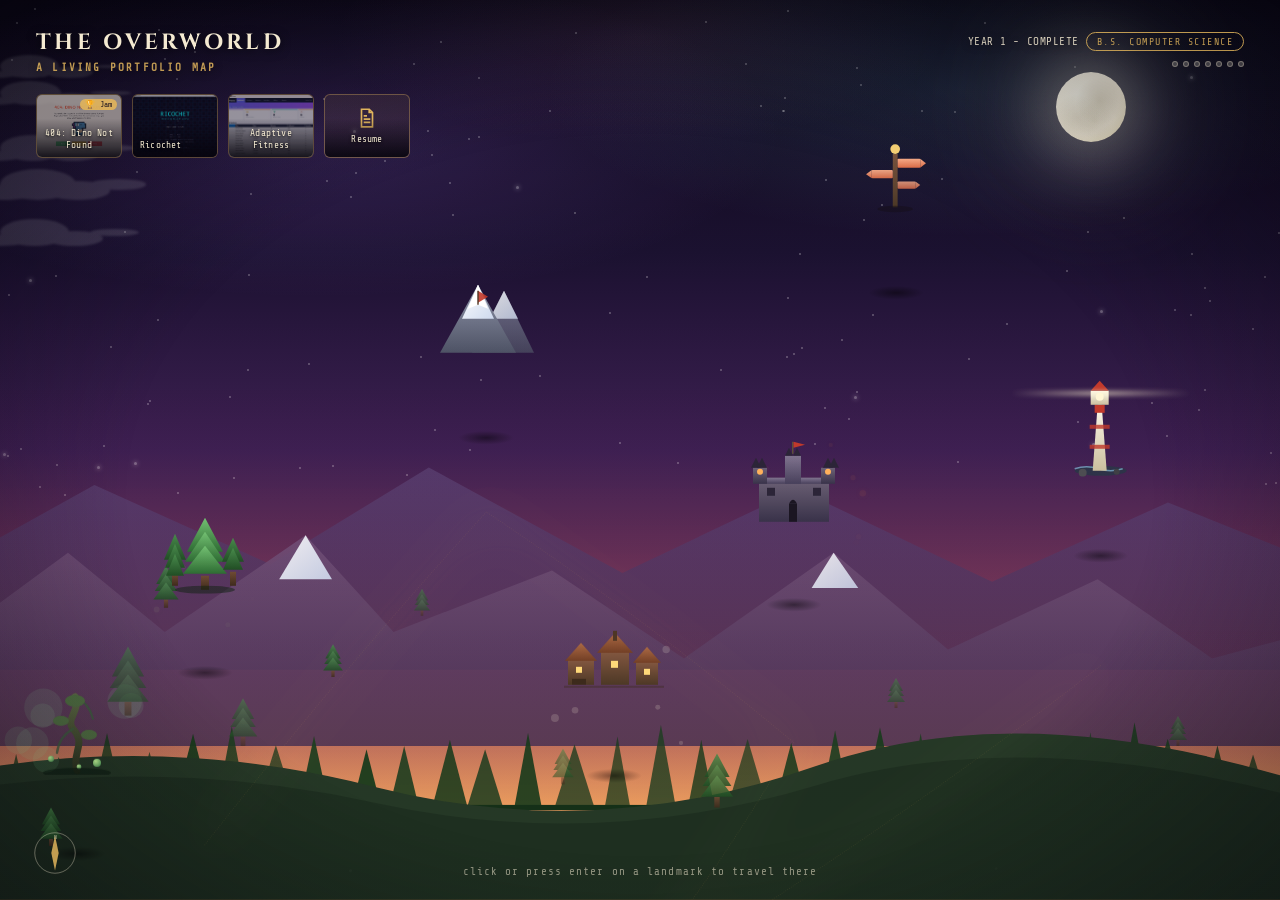
==== index.html @ d1d9ff41 "Added portfolio website" ====
<!DOCTYPE html>
<html lang="en">
<head>
<meta charset="UTF-8">
<title>The Overworld - A Portfolio by Faizan Ahmed</title>
<meta name="description" content="The Overworld: an interactive portfolio map by Faizan Ahmed, B.S. Computer Science student and game developer. Explore projects, devlogs, and playable games across a hand-illustrated world.">
<meta name="viewport" content="width=device-width, initial-scale=1.0">
<meta name="theme-color" content="#1a1130">
<meta name="color-scheme" content="dark">
<link rel="canonical" href="https://faizanahmed.me/">

<!-- Open Graph -->
<meta property="og:type" content="website">
<meta property="og:url" content="https://faizanahmed.me/">
<meta property="og:title" content="The Overworld - A Portfolio by Faizan Ahmed">
<meta property="og:description" content="An interactive portfolio map: explore projects, devlogs, and playable games by Faizan Ahmed, B.S. Computer Science student and game developer.">
<meta property="og:image" content="https://faizanahmed.me/assets/images/og-preview.jpg">
<meta property="og:image:width" content="1200">
<meta property="og:image:height" content="630">
<meta property="og:site_name" content="The Overworld">

<!-- Twitter Card -->
<meta name="twitter:card" content="summary_large_image">
<meta name="twitter:title" content="The Overworld - A Portfolio by Faizan Ahmed">
<meta name="twitter:description" content="An interactive portfolio map: explore projects, devlogs, and playable games by Faizan Ahmed, B.S. Computer Science student and game developer.">
<meta name="twitter:image" content="https://faizanahmed.me/assets/images/og-preview.jpg">

<!-- Favicon -->
<link rel="icon" type="image/svg+xml" href="assets/favicon.svg">
<link rel="icon" type="image/png" sizes="32x32" href="assets/favicon-32.png">
<link rel="apple-touch-icon" href="assets/apple-touch-icon.png">

<!-- Structured data: this is a personal portfolio, so Person is the
     correct schema type here (LocalBusiness/schema doesn't apply -
     there's no physical location or storefront to mark up). -->
<script type="application/ld+json">
{
  "@context": "https://schema.org",
  "@type": "Person",
  "name": "Faizan Ahmed",
  "url": "https://faizanahmed.me/",
  "jobTitle": "Game Developer",
  "description": "B.S. Computer Science student and game developer building 2D games, tools, and full-stack applications.",
  "email": "mailto:mehunfaizan@gmail.com",
  "sameAs": [
    "https://github.com/faizan-ahmed-dev",
    "https://www.linkedin.com/in/faizan-ahmed-150911386/",
    "https://ricocheted-ball.itch.io/"
  ]
}
</script>

<!-- Google tag (gtag.js) -->
<script async src="https://www.googletagmanager.com/gtag/js?id=G-Y9SX6CSDSR"></script>
<script>
  window.dataLayer = window.dataLayer || [];
  function gtag(){dataLayer.push(arguments);}
  gtag('js', new Date());
  gtag('config', 'G-Y9SX6CSDSR');
</script>

<link rel="stylesheet" href="css/base.css">
<link rel="stylesheet" href="css/biomes.css">
</head>
<body>
<!-- shared gradients -->
<svg width="0" height="0" style="position:absolute" aria-hidden="true">
<defs>
  <linearGradient id="gradPineLight" x1="0" y1="0" x2="0" y2="1">
    <stop offset="0%" stop-color="#6fc073"/><stop offset="100%" stop-color="#2c6b33"/>
  </linearGradient>
  <linearGradient id="gradPineDark" x1="0" y1="0" x2="0" y2="1">
    <stop offset="0%" stop-color="#468a4c"/><stop offset="100%" stop-color="#1f4d24"/>
  </linearGradient>
  <linearGradient id="gradTrunk" x1="0" y1="0" x2="0" y2="1">
    <stop offset="0%" stop-color="#6b4a34"/><stop offset="100%" stop-color="#3c2a1c"/>
  </linearGradient>
  <linearGradient id="gradRockFar" x1="0" y1="0" x2="0" y2="1">
    <stop offset="0%" stop-color="#5a4478"/><stop offset="100%" stop-color="#392a52"/>
  </linearGradient>
  <linearGradient id="gradRockMid" x1="0" y1="0" x2="0" y2="1">
    <stop offset="0%" stop-color="#6d4f78"/><stop offset="100%" stop-color="#432f52"/>
  </linearGradient>
  <linearGradient id="gradPeak" x1="0" y1="0" x2="0" y2="1">
    <stop offset="0%" stop-color="#8f97ab"/><stop offset="100%" stop-color="#4c5266"/>
  </linearGradient>
  <linearGradient id="gradSnow" x1="0" y1="0" x2="1" y2="1">
    <stop offset="0%" stop-color="#ffffff"/><stop offset="100%" stop-color="#cdd9ee"/>
  </linearGradient>
  <linearGradient id="gradStone" x1="0" y1="0" x2="0" y2="1">
    <stop offset="0%" stop-color="#6a6178"/><stop offset="100%" stop-color="#37324a"/>
  </linearGradient>
  <linearGradient id="gradStoneLight" x1="0" y1="0" x2="0" y2="1">
    <stop offset="0%" stop-color="#7c7390"/><stop offset="100%" stop-color="#453f5c"/>
  </linearGradient>
  <linearGradient id="gradWoodRoof" x1="0" y1="0" x2="0" y2="1">
    <stop offset="0%" stop-color="#a86a45"/><stop offset="100%" stop-color="#6e3f26"/>
  </linearGradient>
  <linearGradient id="gradWoodWall" x1="0" y1="0" x2="0" y2="1">
    <stop offset="0%" stop-color="#7c5640"/><stop offset="100%" stop-color="#4a3826"/>
  </linearGradient>
  <linearGradient id="gradSignboard" x1="0" y1="0" x2="0" y2="1">
    <stop offset="0%" stop-color="#ffb18c"/><stop offset="100%" stop-color="#e0704a"/>
  </linearGradient>
  <linearGradient id="gradLighthouse" x1="0" y1="0" x2="0" y2="1">
    <stop offset="0%" stop-color="#fdf8ea"/><stop offset="100%" stop-color="#cabf9f"/>
  </linearGradient>
  <linearGradient id="gradSwampTrunk" x1="0" y1="0" x2="0" y2="1">
    <stop offset="0%" stop-color="#5c6b48"/><stop offset="100%" stop-color="#2c3520"/>
  </linearGradient>
  <radialGradient id="gradMushroom" cx="35%" cy="30%" r="70%">
    <stop offset="0%" stop-color="#c8ff9e"/><stop offset="100%" stop-color="#5fae66"/>
  </radialGradient>
  <linearGradient id="gradWater" x1="0" y1="0" x2="1" y2="0">
    <stop offset="0%" stop-color="#3f6f88"/><stop offset="100%" stop-color="#2a4c62"/>
  </linearGradient>
</defs>
</svg>

<div id="world">
 <div id="scene">
  <div class="sky"></div>
  <div class="sky-aurora"></div>
  <div class="stars" id="stars"></div>
  <div id="shootingStars"></div>
  <div id="cloudLayer"></div>
  <div id="flyerLayer"></div>
  <div class="moon"></div>

  <!-- Far peaks -->
  <div class="parallax-layer" data-depth="0.12" style="bottom:18vw;">
    <svg viewBox="0 0 1600 260" preserveAspectRatio="none">
      <polygon points="0,260 0,150 180,50 380,140 560,30 780,150 980,55 1200,160 1400,70 1600,150 1600,260"
        fill="url(#gradRockFar)" opacity="0.65"/>
    </svg>
  </div>

  <!-- Mid mountains with snow -->
  <div class="parallax-layer" data-depth="0.22" style="bottom:12vw;">
    <svg viewBox="0 0 1600 280" preserveAspectRatio="none">
      <polygon points="0,280 0,170 150,60 260,150 420,40 520,150 700,80 850,180 1020,60 1150,170 1320,90 1450,180 1600,140 1600,280"
        fill="url(#gradRockMid)" opacity="0.85"/>
      <polygon points="420,40 390,90 450,90" fill="url(#gradSnow)" opacity="0.9"/>
      <polygon points="1020,60 995,100 1048,100" fill="url(#gradSnow)" opacity="0.85"/>
    </svg>
  </div>

  <!-- Treeline -->
  <div class="parallax-layer" data-depth="0.32" style="bottom:7vw;" id="treelineLayer"></div>

  <!-- Foreground ground -->
  <div class="parallax-layer" data-depth="0.5" style="bottom:0;">
    <svg viewBox="0 0 1600 260" preserveAspectRatio="none">
      <path d="M0,260 L0,120 Q250,68 500,132 T1000,108 T1600,142 L1600,260 Z" fill="#233726"/>
      <path d="M0,260 L0,140 Q250,95 500,150 T1000,130 T1600,158 L1600,260 Z" fill="#1a2b1e" opacity="0.7"/>
    </svg>
  </div>

  <!-- Scattered trees -->
  <div id="treeScatter"></div>

  <!-- Trail -->
  <svg id="trail" viewBox="0 0 100 100" preserveAspectRatio="none" aria-hidden="true">
    <path class="trail-glow" d="M16,66 Q27,52 38,40 Q50,48 62,58 Q55,70 48,78 Q68,66 86,52 M48,78 Q25,84 6,86"/>
    <path class="trail-line" d="M16,66 Q27,52 38,40 Q50,48 62,58 Q55,70 48,78 Q68,66 86,52 M48,78 Q25,84 6,86"/>
  </svg>

  <canvas id="particles"></canvas>
  <div class="grade"></div>
  <div class="vignette"></div>

  <!-- ============ BIOME MARKERS ============ -->

  <!-- FOREST -->
  <div class="biome-marker" tabindex="0" role="button" data-id="forest" data-name="The Prologue" data-tint="#173a1c" data-color="#8ee08a" style="left:16%; top:66%; animation-delay:.05s;">
    <div class="glow" style="background:radial-gradient(circle,#8ee08a,transparent 70%);"></div>
    <div class="ring"></div>
    <div class="icon-wrap">
      <svg width="86" height="80" viewBox="0 0 86 80">
        <g class="sway" style="animation-delay:-1s;">
          <rect x="10" y="60" width="6" height="12" fill="url(#gradTrunk)"/>
          <polygon points="13,20 2,46 24,46" fill="url(#gradPineDark)"/>
          <polygon points="13,30 3,54 23,54" fill="url(#gradPineDark)"/>
          <polygon points="13,40 4,62 22,62" fill="url(#gradPineDark)"/>
        </g>
        <g class="sway">
          <rect x="39" y="62" width="8" height="14" fill="url(#gradTrunk)"/>
          <polygon points="43,4 25,38 61,38" fill="url(#gradPineLight)"/>
          <polygon points="43,18 23,48 63,48" fill="url(#gradPineLight)"/>
          <polygon points="43,32 21,60 65,60" fill="url(#gradPineLight)"/>
        </g>
        <g class="sway" style="animation-delay:-2.4s;">
          <rect x="68" y="58" width="6" height="14" fill="url(#gradTrunk)"/>
          <polygon points="71,24 60,48 82,48" fill="url(#gradPineDark)"/>
          <polygon points="71,34 61,56 81,56" fill="url(#gradPineDark)"/>
        </g>
        <ellipse cx="43" cy="76" rx="30" ry="4" fill="#0e2010" opacity="0.5"/>
      </svg>
    </div>
    <div class="ground-shadow"></div>
    <div class="biome-label">ORIGIN STORY</div>
  </div>

  <!-- MOUNTAIN -->
  <div class="biome-marker" tabindex="0" role="button" data-id="mountain" data-name="Mastery Peak" data-tint="#1c2130" data-color="#dfe8ff" style="left:38%; top:40%; animation-delay:.15s;">
    <div class="glow" style="background:radial-gradient(circle,#cfe0ff,transparent 70%);"></div>
    <div class="ring"></div>
    <div class="icon-wrap">
      <svg width="96" height="78" viewBox="0 0 96 78">
        <polygon points="66,10 34,72 96,72" fill="url(#gradPeak)" opacity="0.7"/>
        <polygon points="66,10 52,38 80,38" fill="url(#gradSnow)" opacity="0.75"/>
        <polygon points="40,4 2,72 78,72" fill="url(#gradPeak)"/>
        <polygon points="40,4 24,38 56,38" fill="url(#gradSnow)"/>
        <polygon points="40,4 30,28 40,24 50,28 40,4" fill="#ffffff"/>
        <line x1="40" y1="4" x2="40" y2="-10" stroke="#c0392b" stroke-width="0" />
        <polygon points="40,10 40,22 50,16" fill="#c0392b" opacity="0.9"/>
        <line x1="40" y1="10" x2="40" y2="24" stroke="#4b3624" stroke-width="1.4"/>
      </svg>
    </div>
    <div class="ground-shadow"></div>
    <div class="biome-label">MASTERY PEAK</div>
  </div>

  <!-- CASTLE -->
  <div class="biome-marker" tabindex="0" role="button" data-id="castle" data-name="Castle of Games" data-tint="#2c1c14" data-color="#ffb15c" style="left:62%; top:58%; animation-delay:.25s;">
    <div class="glow" style="background:radial-gradient(circle,#ff8a42,transparent 70%);"></div>
    <div class="ring"></div>
    <div class="icon-wrap">
      <svg width="94" height="88" viewBox="0 0 94 88">
        <rect x="12" y="40" width="70" height="44" fill="url(#gradStone)"/>
        <rect x="12" y="40" width="70" height="6" fill="url(#gradStoneLight)"/>
        <rect x="6" y="30" width="14" height="16" fill="url(#gradStone)"/>
        <rect x="74" y="30" width="14" height="16" fill="url(#gradStone)"/>
        <rect x="38" y="18" width="16" height="28" fill="url(#gradStoneLight)"/>
        <polygon points="4,30 9,20 14,30" fill="#2a2438"/>
        <polygon points="10,30 15,20 20,30" fill="#2a2438"/>
        <polygon points="76,30 81,20 86,30" fill="#2a2438"/>
        <polygon points="82,30 87,20 92,30" fill="#2a2438"/>
        <polygon points="38,18 42,10 46,18" fill="#2a2438"/>
        <polygon points="46,18 50,10 54,18" fill="#2a2438"/>
        <rect x="42" y="66" width="8" height="18" fill="#1a1522"/>
        <path d="M42,66 Q46,58 50,66" fill="#1a1522"/>
        <g class="banner">
          <rect x="45" y="4" width="1.5" height="12" fill="#5a4f3a"/>
          <polygon points="46.5,4 58,7 46.5,10" fill="#c0392b"/>
        </g>
        <circle class="torch flicker-glow" cx="13" cy="34" r="3" fill="#ffb15c"/>
        <circle class="torch2 flicker-glow" cx="81" cy="34" r="3" fill="#ffb15c" style="animation-delay:-1.2s;"/>
        <rect x="20" y="50" width="8" height="8" fill="#2a2438"/>
        <rect x="66" y="50" width="8" height="8" fill="#2a2438"/>
      </svg>
    </div>
    <div class="ground-shadow"></div>
    <div class="biome-label">CASTLE OF GAMES</div>
  </div>

  <!-- VILLAGE -->
  <div class="biome-marker" tabindex="0" role="button" data-id="village" data-name="Devlog Village" data-tint="#2e2110" data-color="#ffd97a" style="left:48%; top:78%; animation-delay:.35s;">
    <div class="glow" style="background:radial-gradient(circle,#ffd97a,transparent 70%);"></div>
    <div class="ring"></div>
    <div class="icon-wrap">
      <svg width="100" height="70" viewBox="0 0 100 70">
        <rect x="4" y="34" width="26" height="24" fill="url(#gradWoodWall)"/>
        <polygon points="1,34 17,16 33,34" fill="url(#gradWoodRoof)"/>
        <rect x="37" y="26" width="28" height="32" fill="url(#gradWoodWall)"/>
        <polygon points="33,26 51,6 69,26" fill="url(#gradWoodRoof)"/>
        <rect x="72" y="36" width="22" height="22" fill="url(#gradWoodWall)"/>
        <polygon points="69,36 83,20 97,36" fill="url(#gradWoodRoof)"/>
        <rect class="win1 flicker-glow" x="12" y="40" width="6" height="6" fill="#ffd97a"/>
        <rect class="win2 flicker-glow" x="47" y="34" width="7" height="7" fill="#ffd97a" style="animation-delay:-.6s;"/>
        <rect class="win3 flicker-glow" x="80" y="42" width="6" height="6" fill="#ffd97a" style="animation-delay:-1.4s;"/>
        <rect x="49" y="4" width="4" height="10" fill="#4b3624"/>
        <rect x="8" y="52" width="14" height="6" fill="#3a2a1c"/>
        <line x1="0" y1="60" x2="100" y2="60" stroke="#3a2a1c" stroke-width="1.5" opacity="0.5"/>
      </svg>
    </div>
    <div class="ground-shadow"></div>
    <div class="biome-label">DEVLOG VILLAGE</div>
  </div>

  <!-- LIGHTHOUSE -->
  <div class="biome-marker" tabindex="0" role="button" data-id="lighthouse" data-name="Farpoint Lighthouse" data-tint="#122630" data-color="#9fd8ff" style="left:86%; top:52%; animation-delay:.45s;">
    <div class="glow" style="background:radial-gradient(circle,#9fd8ff,transparent 70%);"></div>
    <div class="ring"></div>
    <div class="icon-wrap">
      <div class="beam"></div>
      <svg width="56" height="98" viewBox="0 0 56 98">
        <ellipse cx="28" cy="92" rx="26" ry="5" fill="#233a45" opacity="0.7"/>
        <path class="wave-line" d="M2,90 Q14,86 26,90 T50,90" stroke="#7fb8d8" stroke-width="1.6" fill="none" opacity="0.7"/>
        <polygon points="20,92 34,92 29,26 25,26" fill="url(#gradLighthouse)"/>
        <rect x="17" y="46" width="20" height="4" fill="#c0392b" opacity="0.8"/>
        <rect x="17" y="66" width="20" height="4" fill="#c0392b" opacity="0.8"/>
        <rect x="22" y="26" width="10" height="8" fill="#c0392b"/>
        <rect x="18" y="12" width="18" height="14" fill="url(#gradLighthouse)"/>
        <polygon points="18,12 27,2 36,12" fill="#c0392b"/>
        <circle class="flicker-glow" cx="27" cy="18" r="4" fill="#fff7d6"/>
        <circle cx="10" cy="94" r="4" fill="#4a4c52"/>
        <circle cx="44" cy="93" r="3" fill="#3d3f45"/>
      </svg>
    </div>
    <div class="ground-shadow"></div>
    <div class="biome-label">FARPOINT LIGHTHOUSE</div>
  </div>

  <!-- SWAMP -->
  <div class="biome-marker" tabindex="0" role="button" data-id="swamp" data-name="The Glitchmire" data-tint="#0f2c1c" data-color="#7cff9e" style="left:6%; top:86%; animation-delay:.55s;">
    <div class="glow" style="background:radial-gradient(circle,#7cff9e,transparent 70%);"></div>
    <div class="ring"></div>
    <div class="icon-wrap">
      <svg width="80" height="82" viewBox="0 0 80 82">
        <path d="M40,78 C34,60 50,52 36,36 C28,26 44,18 38,4" stroke="url(#gradSwampTrunk)" stroke-width="7" fill="none" stroke-linecap="round"/>
        <path class="vine" d="M36,36 Q22,44 20,60" stroke="#3b5c40" stroke-width="2.4" fill="none" stroke-linecap="round" opacity="0.8"/>
        <path class="vine" d="M38,4 Q52,10 56,26" stroke="#3b5c40" stroke-width="2.2" fill="none" stroke-linecap="round" opacity="0.8" style="animation-delay:-2s;"/>
        <ellipse cx="38" cy="8" rx="10" ry="6" fill="#4c6d43"/>
        <ellipse cx="24" cy="28" rx="8" ry="5" fill="#4c6d43"/>
        <ellipse cx="52" cy="42" rx="8" ry="5" fill="#4c6d43"/>
        <circle class="flicker-glow" cx="14" cy="66" r="3" fill="url(#gradMushroom)"/>
        <circle class="flicker-glow" cx="60" cy="70" r="4" fill="url(#gradMushroom)" style="animation-delay:-1s;"/>
        <circle class="flicker-glow" cx="42" cy="74" r="2.4" fill="url(#gradMushroom)" style="animation-delay:-1.8s;"/>
        <ellipse cx="40" cy="80" rx="34" ry="5" fill="#0a1a10" opacity="0.55"/>
      </svg>
    </div>
    <div class="ground-shadow"></div>
    <div class="biome-label">THE GLITCHMIRE</div>
  </div>

  <!-- SITE SEEING -->
  <div class="biome-marker" tabindex="0" role="button" data-id="siteseeing" data-name="Site Seeing" data-tint="#3a2418" data-color="#ff9e6b" style="left:70%; top:24%; animation-delay:.65s;">
    <div class="glow" style="background:radial-gradient(circle,#ff9e6b,transparent 70%);"></div>
    <div class="ring"></div>
    <div class="icon-wrap">
      <svg width="60" height="76" viewBox="0 0 74 94">
        <rect x="33" y="20" width="6" height="66" fill="url(#gradWoodWall)"/>
        <g class="sway" style="animation-delay:-.8s;">
          <rect x="39" y="26" width="28" height="11" rx="1" fill="url(#gradSignboard)"/>
          <polygon points="67,26 74,31.5 67,37" fill="url(#gradSignboard)"/>
        </g>
        <g class="sway" style="animation-delay:-1.6s;">
          <rect x="7" y="40" width="26" height="10" rx="1" fill="url(#gradSignboard)" opacity=".92"/>
          <polygon points="7,40 0,45 7,50" fill="url(#gradSignboard)" opacity=".92"/>
        </g>
        <g class="sway" style="animation-delay:-2.4s;">
          <rect x="39" y="54" width="22" height="9" rx="1" fill="url(#gradSignboard)" opacity=".8"/>
          <polygon points="61,54 67,58.5 61,63" fill="url(#gradSignboard)" opacity=".8"/>
        </g>
        <circle class="flicker-glow" cx="36" cy="14" r="6" fill="#ffd97a"/>
        <ellipse cx="36" cy="88" rx="22" ry="4" fill="#150e18" opacity="0.5"/>
      </svg>
    </div>
    <div class="ground-shadow"></div>
    <div class="biome-label">SITE SEEING</div>
  </div>

 </div>
</div>

<div class="hud">
  <div class="hud-title">THE OVERWORLD<span>A LIVING PORTFOLIO MAP</span></div>
  <div class="hud-player">
    YEAR 1 - COMPLETE
    <div class="badge">B.S. COMPUTER SCIENCE</div>
    <div class="hud-progress" id="hudProgress"></div>
  </div>
</div>

<div class="featured-strip" id="featuredStrip" aria-label="Featured work">
  <button class="featured-card" id="featuredDino" type="button">
    <img src="assets/images/screenshots/dinowifi_1.jpg" alt="" loading="lazy">
    <span class="fc-badge">🏆 Jam</span>
    <span class="fc-label">404: Dino Not Found</span>
  </button>
  <button class="featured-card" id="featuredRicochet" type="button">
    <img src="assets/images/screenshots/ricochet_1.jpg" alt="" loading="lazy">
    <span class="fc-label">Ricochet</span>
  </button>
  <button class="featured-card" id="featuredFitness" type="button">
    <img src="assets/images/screenshots/AdaptiveFitness_3_Dashboard.jpg" alt="" loading="lazy">
    <span class="fc-label">Adaptive Fitness</span>
  </button>
  <a class="featured-card featured-resume" id="featuredResume" href="assets/docs/Faizan_Ahmed_Resume.pdf" download="Faizan_Ahmed_Resume.pdf">
    <svg width="22" height="22" viewBox="0 0 20 20" fill="none" stroke="currentColor" stroke-width="1.5"><path d="M5 2h7l3 3v13H5z"/><path d="M12 2v3h3"/><path d="M7 11h6M7 14h6M7 8h3"/></svg>
    <span class="fc-label">Resume</span>
  </a>
</div>

<div class="compass-wrap">
  <button class="compass" id="compassBtn" aria-label="Quick travel menu" aria-haspopup="true" aria-expanded="false">
    <svg viewBox="0 0 50 50">
      <circle cx="25" cy="25" r="22" fill="none" stroke="var(--parchment)" stroke-opacity=".4"/>
      <g class="compass-needle">
        <polygon points="25,6 29,25 25,44 21,25" fill="var(--gold)" opacity=".85"/>
      </g>
      <text x="25" y="10" text-anchor="middle" font-size="6" fill="var(--parchment)" font-family="Share Tech Mono, monospace" opacity=".7">N</text>
    </svg>
  </button>
  <div class="compass-menu" id="compassMenu" role="menu" aria-hidden="true"></div>
</div>

<button class="sticky-contact-cta" id="stickyContactCta" aria-label="Jump to contact section">
  <svg width="14" height="14" viewBox="0 0 20 20" fill="none" stroke="currentColor" stroke-width="1.6"><path d="M2 5h16v10H2z"/><path d="M2 5l8 6 8-6"/></svg>
  Contact
</button>

<div class="hint">click or press enter on a landmark to travel there</div>

<div id="transitionOverlay"></div>
<canvas id="burst"></canvas>

<div id="destPanel">
  <div class="panel-card">
    <span class="panel-icon" id="destIcon">🚧</span>
    <h2 id="destName">-</h2>
    <p id="destDesc">This region of the map is still being built.</p>
    <button id="returnBtn">RETURN TO THE OVERWORLD</button>
  </div>

  <div class="castle-scene" id="castleScene">
    <div class="castle-slashes"><span></span><span></span><span></span></div>
    <div class="cs-embers" id="csEmbers"></div>
    <div class="castle-topbar">
      <span class="castle-sweep" id="castleSweep"></span>
      <div class="castle-title">The <strong>Castle</strong> of Games</div>
      <button class="castle-return" id="castleReturnBtn">Return to the Overworld</button>
    </div>
    <div class="castle-frame">
      <nav class="castle-sidebar" id="castleSidebar" aria-label="Games">
        <div class="castle-sidebar-label">Year One - Archive</div>
      </nav>
      <div class="castle-stage">
        <div class="game-detail" id="gameDetail"></div>
      </div>
    </div>
  </div>

<!-- ===== MASTERY PEAK SCENE ===== -->
  <div class="peak-scene" id="peakScene">

    <!-- Dynamic scroll gradient -->
    <div class="scroll-gradient" id="scrollGradient"></div>

    <!-- Parallax Background Layers -->
    <div class="parallax-bg" id="parallaxBg">
      <div class="layer layer-mountains" id="layerMountains"></div>
      <div class="layer layer-ridges" id="layerRidges"></div>
      <div class="layer layer-mist" id="layerMist"></div>
      <div class="layer layer-glow" id="layerGlow"></div>
    </div>

    <!-- Cloud layer (JS-driven) -->
    <div class="cloud-layer" id="peakCloudLayer"></div>

    <!-- floating particles -->
    <div id="peakParticles"></div>

    <!-- top bar -->
    <div class="peak-topbar">
      <div class="peak-title">Mastery <strong>Peak</strong></div>
      <button class="peak-return" id="peakReturnBtn">Return to the Overworld</button>
    </div>

    <!-- progress ring -->
    <div class="peak-progress" id="peakProgress">
      <div class="progress-ring-wrap">
        <svg viewBox="0 0 60 60">
          <circle class="bg-ring" cx="30" cy="30" r="24" />
          <circle class="fg-ring" id="progressRing" cx="30" cy="30" r="24"
          stroke-dasharray="150.8" stroke-dashoffset="150.8" />
        </svg>
      </div>
      <span class="progress-label" id="progressLabel">0% <small>summit</small></span>
    </div>

    <!-- trail -->
    <div class="peak-trail" id="peakTrail">
      <div class="trail-line-wrap" id="trailLineWrap">
        <svg viewBox="0 0 40 1000" preserveAspectRatio="none">
          <defs>
            <linearGradient id="trailGrad" x1="0" y1="0" x2="0" y2="1">
              <stop offset="0%" stop-color="#f4e9cf" stop-opacity="0.6" />
              <stop offset="50%" stop-color="#dfe8ff" stop-opacity="0.3" />
              <stop offset="100%" stop-color="#f4e9cf" stop-opacity="0.1" />
            </linearGradient>
          </defs>
          <path class="trail-glow" d="M20,20 Q30,120 20,220 Q10,320 20,420 Q30,520 20,620 Q10,720 20,820 Q30,920 20,980" />
          <path class="trail-path" d="M20,20 Q30,120 20,220 Q10,320 20,420 Q30,520 20,620 Q10,720 20,820 Q30,920 20,980" />
        </svg>
      </div>

      <div id="peakContent"></div>
    </div>

    <button class="back-top" id="backTop" aria-label="Back to top">↑</button>
    <canvas id="summitCelebration"></canvas>
  </div>

    <!-- ===== DEVLOG VILLAGE ===== -->
    <div class="village-scene" id="villageScene">

        <!-- Parallax Container -->
        <div class="parallax-wrap" id="parallaxWrap">

            <!-- Layer 1: Sky -->
            <div class="layer layer-sky">
                <div class="moon"></div>
                <div class="stars" id="starsContainer"></div>
            </div>

            <!-- Layer 2: Hills -->
            <div class="layer layer-hills" id="hillsLayer">
                <div class="hills-silhouette"></div>
            </div>

            <!-- Layer 2.5: Curved ground -->
            <div class="layer layer-ground" id="groundLayer">
                <svg viewBox="0 0 1000 200" preserveAspectRatio="none" xmlns="http://www.w3.org/2000/svg">
                    <path d="M0,90 C120,40 220,120 360,80 C500,40 600,110 760,70 C860,44 930,90 1000,60 L1000,200 L0,200 Z" fill="#150d1e" opacity="0.85"></path>
                    <path d="M0,130 C150,100 260,150 420,120 C560,96 680,150 820,118 C900,100 950,130 1000,112 L1000,200 L0,200 Z" fill="#0f0916" opacity="0.9"></path>
                </svg>
            </div>

            <!-- Layer 2.6: Midground tree line -->
            <div class="layer layer-trees-mid" id="treesMidLayer"></div>

            <!-- Layer 2.7: Drifting mist -->
            <div class="layer layer-mist"></div>

            <!-- Layer 3: Street -->
            <div class="layer layer-street" id="streetLayer">
                <div class="street-track" id="streetTrack">
                    <!-- houses injected by JS -->
                </div>
            </div>

            <!-- String Lights -->
            <div class="string-lights" id="stringLights"></div>

            <!-- Foreground framing trees -->
            <div class="trees-front">
                <svg class="tf-tree tf-left" viewBox="0 0 100 200" xmlns="http://www.w3.org/2000/svg">
                    <rect x="46" y="140" width="8" height="60" fill="#1c1320"/>
                    <path d="M50 0 L78 55 L64 55 L88 100 L70 100 L94 150 L6 150 L30 100 L12 100 L36 55 L22 55 Z" fill="#150d1c"/>
                </svg>
                <svg class="tf-tree tf-right" viewBox="0 0 100 200" xmlns="http://www.w3.org/2000/svg">
                    <rect x="46" y="150" width="8" height="55" fill="#1c1320"/>
                    <path d="M50 10 L74 58 L62 58 L84 100 L68 100 L90 145 L10 145 L32 100 L16 100 L38 58 L26 58 Z" fill="#170f1e"/>
                </svg>
            </div>

            <!-- Fireflies Canvas -->
            <canvas id="firefliesCanvas"></canvas>

            <!-- Foreground ambient glow -->
            <div style="position:absolute;bottom:0;left:0;right:0;height:30%;z-index:3;pointer-events:none;background:linear-gradient(180deg,transparent,rgba(13,8,18,.3) 60%,rgba(13,8,18,.6) 100%);"></div>
        </div>

        <!-- Top Bar -->
        <div class="village-topbar">
            <div class="village-title">Devlog <strong>Village</strong></div>
            <button class="village-return" id="villageReturnBtn">← Return Home</button>
        </div>

        <!-- Intro -->
        <div class="village-intro">
            <div class="vi-eyebrow">✦ Notes From The Workshop ✦</div>
            <p>One house, one project. Walk up to a door to step inside the story behind each build.</p>
        </div>

        <div class="scroll-hint">⟶ scroll to explore ⟶</div>
    </div>

    <div class="siteseeing-scene" id="siteseeingScene">
      <div class="ss-topbar">
        <div class="ss-title">Site <strong>Seeing</strong></div>
        <button class="ss-return" id="ssReturnBtn">Return to the Overworld</button>
      </div>

      <div class="ss-overlook">
        <div class="ss-horizon" aria-hidden="true">
          <div class="ss-valley" aria-hidden="true">
            <svg viewBox="0 0 1000 300" preserveAspectRatio="none">
              <defs>
                <linearGradient id="ssRiverGrad" x1="0" y1="1" x2="0" y2="0">
                  <stop offset="0%" stop-color="#ffdca0"/>
                  <stop offset="55%" stop-color="#ffb15c"/>
                  <stop offset="100%" stop-color="#fff3d8"/>
                </linearGradient>
              </defs>

              <!-- far ridge: hazy, smoothest, most frequent gentle undulation -->
              <path class="ss-ridge ss-ridge-far" d="M0,300 L0,165 C160,145 260,175 360,155 C480,132 600,168 760,142 C860,125 940,148 1000,132 L1000,300 Z"/>

              <!-- mid ridge: carries the river, medium rhythm -->
              <path class="ss-ridge ss-ridge-mid" d="M0,300 L0,215 C140,190 240,225 350,200 C460,175 560,210 680,185 C790,162 880,195 1000,168 L1000,300 Z"/>
              <path class="ss-river" d="M470,300 C410,268 545,238 490,208 C450,188 505,168 495,142 C486,120 502,104 498,88 C494,74 502,62 500,50"/>
              <path class="ss-river-glint" d="M470,300 C410,268 545,238 490,208 C450,188 505,168 495,142 C486,120 502,104 498,88 C494,74 502,62 500,50"/>

              <!-- near ridge: closest, boldest, fewest and broadest forms -->
              <path class="ss-ridge ss-ridge-near" d="M0,300 L0,260 C180,235 320,270 480,245 C620,222 760,255 900,225 C950,215 980,222 1000,218 L1000,300 Z"/>
            </svg>
          </div>
          <div class="ss-sun">
            <div class="ss-sun-glow"></div>
            <div class="ss-rays" id="ssRays" aria-hidden="true">
              <span class="ss-ray"></span><span class="ss-ray"></span><span class="ss-ray"></span><span class="ss-ray"></span>
              <span class="ss-ray"></span><span class="ss-ray"></span><span class="ss-ray"></span><span class="ss-ray"></span>
            </div>
          </div>
        </div>

        <div class="ss-cloud-layer" id="ssCloudLayer" aria-hidden="true"></div>
        <div class="ss-balloon-layer" id="ssBalloonLayer" aria-hidden="true"></div>
        <div class="ss-bird-layer" id="ssBirdLayer" aria-hidden="true"></div>
        <div class="ss-dust-layer" id="ssDustLayer" aria-hidden="true"></div>
        <div class="ss-ephemera-layer" id="ssEphemeraLayer" aria-hidden="true"></div>

        <div class="ss-grass" aria-hidden="true">
          <span class="ss-reed"></span><span class="ss-reed"></span><span class="ss-bloom"></span><span class="ss-reed"></span>
          <span class="ss-reed"></span><span class="ss-reed"></span><span class="ss-bloom"></span><span class="ss-reed"></span>
          <span class="ss-reed"></span><span class="ss-bloom"></span><span class="ss-reed"></span><span class="ss-reed"></span>
          <span class="ss-reed"></span><span class="ss-reed"></span><span class="ss-bloom"></span><span class="ss-reed"></span>
        </div>

        <div class="ss-viewfinder" id="ssViewfinder">
          <div class="ss-vf-plaque" id="ssVfPlaque">3 sights to see</div>

          <div class="ss-vf-device" id="ssVfDevice">
            <div class="ss-vf-frame" id="ssVfFrame">
              <div class="ss-vf-lens" id="ssVfLens">
                <div class="ss-vf-view ss-vf-idle" id="ssVfIdle">
                  <div class="ss-vf-idle-horizon"></div>
                  <div class="ss-vf-idle-sun"></div>
                  <div class="ss-vf-idle-hill"></div>
                  <svg class="ss-vf-idle-birds" viewBox="0 0 200 100" aria-hidden="true">
                    <path d="M60,30 q4,-6 8,0 q4,-6 8,0" />
                    <path d="M120,42 q3,-5 6,0 q3,-5 6,0" />
                  </svg>
                </div>
                <iframe class="ss-vf-view ss-vf-iframe" id="ssVfIframe" title="Live project preview"></iframe>
                <div class="ss-vf-view ss-vf-gallery" id="ssVfGallery">
                  <img id="ssVfGalleryImg" alt="">
                  <button class="ss-vf-gnext" id="ssVfGalleryNext" aria-label="Next photo">›</button>
                </div>
                <div class="ss-vf-vignette" aria-hidden="true"></div>
                <div class="ss-vf-iris" id="ssVfIris"></div>
              </div>
              <svg class="ss-vf-rim" viewBox="0 0 200 100" aria-hidden="true">
                <defs>
                  <radialGradient id="ssBrassGrad" cx="35%" cy="30%" r="75%">
                    <stop offset="0%" stop-color="#e8c088"/>
                    <stop offset="55%" stop-color="#a97c4f"/>
                    <stop offset="100%" stop-color="#6b4a2e"/>
                  </radialGradient>
                </defs>

                <!-- bridge / nose piece joining the two barrels. The rim svg is drawn
                     106% size at -3% inset relative to the lens content box beneath it,
                     so anything placed at rim-y > ~2.8 already bleeds into the live
                     content area. Keep the solid caps inside that true safe zone, and
                     use a faint hairline (not a solid fill) for the connecting seam so
                     text stays readable through it. -->
                <rect class="ss-vf-bridge" x="97" y="0" width="6" height="2.6" rx="1"/>
                <rect class="ss-vf-bridge" x="97" y="97.4" width="6" height="2.6" rx="1"/>
                <circle class="ss-vf-bridge-screw" cx="100" cy="1.3" r="1.3"/>
                <circle class="ss-vf-bridge-screw" cx="100" cy="98.7" r="1.3"/>
                <line class="ss-vf-bridge-seam" x1="100" y1="2.6" x2="100" y2="97.4"/>

                <!-- knurled texture ring, just outside the main rim -->
                <circle cx="70" cy="50" r="52" class="ss-vf-knurl"/>
                <circle cx="130" cy="50" r="52" class="ss-vf-knurl"/>

                <!-- beveled rim: shadow pass, base pass, highlight pass -->
                <circle cx="70" cy="50" r="49" class="ss-vf-rim-circle ss-vf-rim-shadow"/>
                <circle cx="130" cy="50" r="49" class="ss-vf-rim-circle ss-vf-rim-shadow"/>
                <circle cx="70" cy="50" r="49" class="ss-vf-rim-circle"/>
                <circle cx="130" cy="50" r="49" class="ss-vf-rim-circle"/>
                <circle cx="70" cy="50" r="49" class="ss-vf-rim-circle ss-vf-rim-highlight"/>
                <circle cx="130" cy="50" r="49" class="ss-vf-rim-circle ss-vf-rim-highlight"/>

                <!-- verdigris weathering + scratches -->
                <ellipse class="ss-vf-verdigris" cx="42" cy="26" rx="9" ry="5"/>
                <ellipse class="ss-vf-verdigris" cx="96" cy="80" rx="7" ry="4"/>
                <ellipse class="ss-vf-verdigris" cx="152" cy="22" rx="8" ry="5"/>
                <ellipse class="ss-vf-verdigris" cx="162" cy="72" rx="6" ry="4"/>
                <path class="ss-vf-scratch" d="M53,20 L61,27"/>
                <path class="ss-vf-scratch" d="M118,81 L127,75"/>
                <path class="ss-vf-scratch" d="M149,42 L158,46"/>

                <!-- screws / rivets around each rim -->
                <circle class="ss-vf-screw" cx="70" cy="4" r="2.2"/>
                <circle class="ss-vf-screw" cx="70" cy="96" r="2.2"/>
                <circle class="ss-vf-screw" cx="23" cy="50" r="2.2"/>
                <circle class="ss-vf-screw" cx="130" cy="4" r="2.2"/>
                <circle class="ss-vf-screw" cx="130" cy="96" r="2.2"/>
                <circle class="ss-vf-screw" cx="177" cy="50" r="2.2"/>

                <!-- glass gloss arcs -->
                <path class="ss-vf-gloss" d="M44,19 A32,32 0 0,1 91,24"/>
                <path class="ss-vf-gloss" d="M104,19 A32,32 0 0,1 151,24"/>

                <!-- periodic light-glint sweep -->
                <rect class="ss-vf-glint" x="-30" y="-6" width="18" height="112"/>
              </svg>
              <button class="ss-vf-enter" id="ssVfEnter">Step up to the eyepiece</button>
              <button class="ss-vf-dial ss-vf-dial-prev" id="ssVfPrev" aria-label="Previous sight">‹</button>
              <button class="ss-vf-dial ss-vf-dial-next" id="ssVfNext" aria-label="Next sight">›</button>
            </div>

            <div class="ss-vf-stand">
              <div class="ss-vf-flag" aria-hidden="true"></div>
            </div>
            <div class="ss-vf-base"></div>
            <div class="ss-vf-shadow" aria-hidden="true"></div>
          </div>

          <div class="ss-vf-coinslot" id="ssVfCoinslot" aria-hidden="true">
            <div class="ss-vf-coin" id="ssVfCoin"></div>
          </div>

          <div class="ss-vf-caption" id="ssVfCaption">
            <div class="ss-vf-caption-title" id="ssVfCaptionTitle"></div>
            <div class="ss-vf-caption-sub" id="ssVfCaptionSub"></div>
            <div class="ss-vf-caption-tags" id="ssVfCaptionTags"></div>
          </div>
        </div>
      </div>
    </div>

    <div class="ss-expand-overlay" id="ssExpandOverlay">
      <button class="ss-expand-close" id="ssExpandClose" aria-label="Close">✕</button>
      <div class="ss-expand-frame" id="ssExpandFrame"></div>
    </div>


    <!-- ===== DEVLOG OVERLAY ===== -->
    <div class="devlog-overlay" id="devlogOverlay" inert>
        <div class="devlog-progress" id="devlogProgress"></div>
        <button class="devlog-close" id="devlogClose" aria-label="Close devlog">✕</button>
        <button class="devlog-nav prev" id="devlogPrev" aria-label="Previous house">‹</button>
        <button class="devlog-nav next" id="devlogNext" aria-label="Next house">›</button>
        <div class="devlog-article" id="devlogArticle"></div>
    </div>

    <!-- Back to Village button - lives outside the overlay so it stays fixed
         at the bottom of the viewport even when the overlay scrolls -->
    <button class="devlog-back" id="devlogBack">← Back to Village</button>

    <!-- ===== FARPOINT LIGHTHOUSE - contact / about ===== -->
    <div class="lighthouse-scene" id="lighthouseScene">

      <div class="lh-topbar">
        <div class="lh-title">Farpoint <strong>Lighthouse</strong></div>
        <button class="lh-return" id="lhReturnBtn">Return to the Overworld</button>
      </div>

      <!-- sky -->
      <div class="lh-sky" aria-hidden="true">
        <div class="lh-moon"></div>
        <div class="lh-stars" id="lhStars"></div>
      </div>

      <!-- ocean + tower + beam -->
      <div class="lh-ocean" id="lhOcean">
        <div class="lh-wave lh-wave-far" aria-hidden="true"></div>
        <div class="lh-wave lh-wave-mid" aria-hidden="true"></div>
        <div class="lh-wave lh-wave-near" aria-hidden="true"></div>

        <div class="lh-tower" aria-hidden="true">
          <svg width="70" height="128" viewBox="0 0 70 128">
            <ellipse cx="35" cy="120" rx="34" ry="6" fill="#04121c" opacity=".6"/>
            <polygon points="14,10 56,10 46,116 24,116" fill="#e7ded0"/>
            <polygon points="17,34 53,34 50,44 20,44" fill="#c0392b"/>
            <polygon points="20,64 50,64 48,74 22,74" fill="#c0392b"/>
            <polygon points="23,94 47,94 45,104 25,104" fill="#c0392b"/>
            <rect x="10" y="112" width="50" height="8" fill="#1c2733"/>
            <rect x="22" y="0" width="26" height="16" fill="#dfe8ff" opacity=".9"/>
            <polygon points="20,0 35,-11 50,0" fill="#c0392b"/>
            <circle class="lh-lamp-core" cx="35" cy="7" r="6" fill="#fff7d6"/>
          </svg>
          <div class="lh-beam-pivot" id="lhBeamPivot">
            <div class="lh-beam"></div>
          </div>
        </div>

        <div class="lh-buoys" id="lhBuoys"><!-- buoys injected by lighthouse.js --></div>
      </div>

      <!-- captain's log console: bio, resume, message -->
      <div class="lh-console" id="lhConsole">
        <div class="lh-console-tab" id="lhConsoleTab" role="button" tabindex="0" aria-expanded="true">
          <span class="lh-console-tab-icon">✎</span>
          <span class="lh-console-tab-label">Captain's Log</span>
        </div>

        <div class="lh-console-body">
          <div class="lh-console-scroll">
            <div class="lh-bio-block">
              <div class="lh-name">Faizan Ahmed <span class="lh-handle">- "Ricocheted Ball"</span></div>
              <p class="lh-bio-text">I'm Faizan Ahmed, a Computer Science student driven by one goal: mastering the art of building software that people genuinely enjoy using. From game development to software engineering, I love turning ideas into polished, interactive experiences that challenge me to grow.</p>
              <p class="lh-bio-text">I'm currently seeking internships, collaborations, and opportunities to work on ambitious projects with people who are passionate about creating exceptional technology.</p>
              <a class="lh-resume-btn" id="lhResumeBtn" href="assets/docs/Faizan_Ahmed_Resume.pdf" download="Faizan_Ahmed_Resume.pdf">
                <svg width="14" height="14" viewBox="0 0 20 20" fill="none" stroke="currentColor" stroke-width="1.6"><path d="M10 3v10M6 9l4 4 4-4"/><path d="M3 14v2a1 1 0 0 0 1 1h12a1 1 0 0 0 1-1v-2"/></svg>
                Download Resume
              </a>
            </div>

            <div class="lh-divider"><span>send a signal</span></div>

            <form class="lh-form" id="lhForm">
              <input type="hidden" name="access_key" value="6109dea5-8dbc-4fb5-97b7-350f1a3ac582">
              <input type="hidden" name="subject" value="Signal from the Overworld">
              <input type="hidden" name="from_name" value="The Overworld contact form">
              <!-- honeypot: real visitors never fill this in, only bots -->
              <input type="checkbox" name="botcheck" class="lh-honeypot" tabindex="-1" autocomplete="off">
              <label class="lh-field">
                <span>Your name</span>
                <input type="text" name="name" id="lhFormName" placeholder="Who's calling?" autocomplete="name" required>
              </label>
              <label class="lh-field">
                <span>Message</span>
                <textarea name="message" id="lhFormMessage" rows="3" placeholder="What brings you to Farpoint?" required></textarea>
              </label>
              <button type="submit" class="lh-form-submit" id="lhFormSubmit">
                <svg width="14" height="14" viewBox="0 0 20 20" fill="none" stroke="currentColor" stroke-width="1.6"><path d="M2 10l16-7-6 16-2.5-6.5L2 10z"/></svg>
                <span class="lh-form-submit-label">Send signal</span>
              </button>
              <p class="lh-form-hint">Delivered straight to my inbox - no email app needed.</p>
              <p class="lh-form-hint lh-response-time">Usually replies within 24-48 hours.</p>
            </form>

            <div class="lh-form-success" id="lhFormSuccess">
              <div class="lh-form-confirm-title">📡 Signal received</div>
              <p class="lh-form-confirm-text">Your message is on its way to <strong>Farpoint Lighthouse</strong>. I'll get back to you within a day or two.</p>
              <button type="button" class="lh-buoy-copy" id="lhSendAnother">Send another</button>
            </div>

            <div class="lh-form-confirm" id="lhFormConfirm">
              <div class="lh-form-confirm-title">⚠ Signal didn't go through</div>
              <p class="lh-form-confirm-text">The direct line's down right now. Copy this and send it to <strong>mehunfaizan@gmail.com</strong> from wherever you check mail instead:</p>
              <pre class="lh-form-confirm-body" id="lhFormConfirmBody"></pre>
              <div class="lh-form-confirm-actions">
                <button type="button" class="lh-buoy-action" id="lhCopyMessage">Copy message</button>
                <button type="button" class="lh-buoy-copy" id="lhWriteAnother">Write another</button>
              </div>
            </div>

            <div class="lh-divider"><span>quick answers</span></div>


            <div class="lh-faq">
              <details class="lh-faq-item">
                <summary>What are you looking for right now?</summary>
                <p>Internships, collaborations, or entry-level opportunities in game development or software engineering - anywhere I get to build things people actually enjoy using.</p>
              </details>
              <details class="lh-faq-item">
                <summary>What's your stack?</summary>
                <p>Godot + GDScript, C++/C#, and now Unity too for games, WinForms for desktop apps, and vanilla JS (including the Web Audio API) for browser-based tools like the ones in this portfolio.</p>
              </details>
              <details class="lh-faq-item">
                <summary>Are you a student right now?</summary>
                <p>Yes - currently working through a B.S. in Computer Science, with Year 1 complete.</p>
              </details>
              <details class="lh-faq-item">
                <summary>Best way to reach you?</summary>
                <p>Email is fastest - see the buoys on the water above, or use the form here. I check both mehunfaizan@gmail.com and my dev inbox regularly.</p>
              </details>
            </div>

            <div class="lh-footer-note">
              <a href="privacy.html">Privacy Policy</a>
            </div>
          </div>
        </div>
      </div>

      <div class="lh-hint" id="lhHint">hover or tap a light on the water</div>
    </div>

    <!-- ===== THE GLITCHMIRE - abandoned digital laboratory ===== -->
    <div class="swamp-scene" id="swampScene" role="dialog" aria-label="The Glitchmire - experimental laboratory" aria-modal="true">

      <!-- CRT / scanline overlay sits over everything in this biome -->
      <div class="gm-scanlines" aria-hidden="true"></div>
      <div class="gm-vignette" aria-hidden="true"></div>
      <div class="gm-noise" aria-hidden="true"></div>

      <!-- ---------- WARNING ENTRANCE ---------- -->
      <div class="gm-warn-screen" id="gmWarnScreen">
        <div class="gm-warn-icon">⚠</div>
        <div class="gm-glitch-title" data-text="THE GLITCHMIRE">THE GLITCHMIRE</div>
        <div class="gm-warn-box">
          <p class="gm-warn-line" id="gmWarnLine1"></p>
          <p class="gm-warn-line" id="gmWarnLine2"></p>
          <p class="gm-warn-line" id="gmWarnLine3"></p>
        </div>
        <button class="gm-enter-btn" id="gmEnterBtn" type="button">ENTER LABORATORY</button>
        <button class="gm-mute-btn" id="gmMuteBtn" type="button" aria-pressed="false" aria-label="Toggle sound">🔊</button>
      </div>

      <!-- shatter overlay: generated shards animate on entry -->
      <div class="gm-shatter" id="gmShatter" aria-hidden="true"></div>

      <!-- ---------- LAB HUB ---------- -->
      <div class="gm-lab" id="gmLab">
        <div class="gm-topbar">
          <span class="gm-glitch-title small" data-text="THE GLITCHMIRE">THE GLITCHMIRE</span>
          <div class="gm-topbar-actions">
            <span class="gm-log-counter" id="gmLogCounter">LOGGED 0/9</span>
            <button class="gm-chip-btn" id="gmWallMuteBtn" type="button" aria-pressed="false">🔊</button>
            <button class="gm-return" id="gmReturnBtn" type="button">Return to the Overworld</button>
          </div>
        </div>

        <div class="gm-lab-scroll" id="gmLabScroll">
          <div class="gm-lede">
            <p>No portfolio pieces down here. Just unstable prototypes I built because I was curious what would happen. Some are polished. Some are broken on purpose. Click a terminal to run it.</p>
          </div>

          <div class="gm-exp-grid" id="gmExpGrid"></div>

          <div class="gm-footer" id="gmFooter">- more experiments get filed here over time -</div>
        </div>
      </div>

      <!-- ---------- EXPERIMENT STAGE (modal) ---------- -->
      <div class="gm-exp-modal" id="gmExpModal" aria-hidden="true">
        <div class="gm-exp-modal-inner">
          <div class="gm-exp-modal-bar">
            <span class="gm-exp-modal-title" id="gmExpModalTitle">EXPERIMENT #000</span>
            <button class="gm-exp-close" id="gmExpClose" type="button" aria-label="Close experiment">✕</button>
          </div>
          <div class="gm-exp-stage" id="gmExpStage"></div>
        </div>
      </div>

      <!-- ---------- FAKE CRASH OVERLAY ---------- -->
      <div class="gm-crash" id="gmCrash" aria-hidden="true"></div>

      <!-- ---------- TOAST (achievement-style pop) ---------- -->
      <div class="gm-toast" id="gmToast"></div>

    </div>
</div>

<!-- ============================================================
    FOREST SCENE
    ============================================================ -->
    <div class="forest-scene" id="forestScene" role="dialog" aria-label="The Prologue - A personal journal" aria-modal="true">
        <div class="wood-bg"></div>
        <div class="firefly" style="top:18%; left:12%; animation-duration:7s, 3.2s; animation-delay:0s, 0.4s;"></div>
        <div class="firefly" style="top:70%; left:8%; animation-duration:9s, 4s; animation-delay:1.2s, 1.6s;"></div>
        <div class="firefly" style="top:30%; left:88%; animation-duration:8s, 3.6s; animation-delay:2s, 0.9s;"></div>
        <div class="firefly" style="top:78%; left:90%; animation-duration:6.5s, 3s; animation-delay:0.6s, 2.2s;"></div>
        <div class="firefly" style="top:10%; left:60%; animation-duration:10s, 4.5s; animation-delay:3s, 0.2s;"></div>
        <div class="firefly" style="top:88%; left:45%; animation-duration:7.5s, 3.8s; animation-delay:1.8s, 1.1s;"></div>

        <!-- Focus trap start -->
        <span class="focus-trap-start" tabindex="0"></span>

        <!-- Close button -->
        <button class="close-btn" id="forestCloseBtn" aria-label="Close journal">Close</button>

        <!-- Bookmark ribbon -->
        <div class="bookmark-ribbon" id="forestBookmark"></div>

        <!-- Page corner hint (affordance) -->
        <button type="button" class="page-corner-hint" id="forestCornerHint" aria-label="Turn page"></button>

        <!-- Book wrapper -->
        <div class="book-wrapper">
            <div class="book cover-closed" id="forestBook">

                <!-- COVER -->
                <div class="book-cover" id="forestCover">
                    <div class="cover-title">
                        The Prologue
                        <small>a journal of first steps</small>
                    </div>
                    <div class="cover-ornament">✦ ✦ ✦</div>
                </div>

                <!-- SPREADS container -->
                <div id="forestSpreadContainer" style="position:absolute;inset:0;transform-style:preserve-3d;border-radius:4px 12px 12px 4px;overflow:hidden;"></div>

                <!-- FLIP PAGE overlay -->
                <div class="flip-page" id="forestFlipPage">
                    <div class="flip-front" id="forestFlipFront"></div>
                    <div class="flip-back" id="forestFlipBack"></div>
                </div>

            </div>

            <!-- NAVIGATION -->
            <div class="nav-controls" id="forestNav">
                <button class="nav-btn" id="forestPrevBtn" aria-label="Previous page">‹</button>
                <span class="page-indicator" id="forestIndicator" aria-live="polite">
                    <span class="current" id="forestCurrentPage">1</span> / <span id="forestTotalPages">6</span>
                </span>
                <span id="forestChapterAnnouncer" class="visually-hidden" aria-live="polite"></span>
                <button class="nav-btn" id="forestNextBtn" aria-label="Next page">›</button>
            </div>
        </div>

        <!-- Focus trap end -->
        <span class="focus-trap-end" tabindex="0"></span>
    </div>





  

<script src="js/biome-data.js"></script>
<script src="js/biomes/mountain.js"></script>
<script src="js/biomes/forest.js"></script>
<script src="js/biomes/castle.js"></script>
<script src="js/biomes/village.js"></script>
<script src="js/biomes/siteseeing.js"></script>
<script src="js/biomes/lighthouse.js"></script>
<script src="js/biomes/swamp.js"></script>
<script src="js/main.js"></script>
</body>
</html>
---- css/base.css ----
@import url('https://fonts.googleapis.com/css2?family=Cinzel:wght@500;600;700;900&family=Spectral:ital,wght@0,400;0,500;0,600;1,400&family=Share+Tech+Mono&family=Oswald:wght@500;600;700&display=swap');

  :root{
    --sky-top:#0a0715;
    --sky-upper:#1a1130;
    --sky-mid:#3c1f52;
    --sky-low:#8a3f5a;
    --sky-horizon:#e8834f;
    --sky-band:#f2a35f;
    --moon:#fdf6e3;
    --ember:#ff9d42;
    --firefly:#c8ff8a;
    --swamp-glow:#7cff9e;
    --parchment:#f4ead1;
    --parchment-dim:#c9bd9e;
    --ink:#1c1420;
    --gold:#e0b45c;
    --gold-bright:#f5d78a;
    --vignette:rgba(4,2,10,.6);

    /* Castle of Games interior */
    --castle-bg:#0c0a16;
    --castle-panel:#161228;
    --castle-panel-alt:#1e1832;
    --castle-line:rgba(212,175,55,.18);
    --castle-crimson:#c81e3a;
    --castle-crimson-bright:#ff3a56;
    --castle-ink:#f1e9da;
    --castle-ink-dim:#9d93ab;
    --lvl1-a:#5fc7e8; --lvl1-b:#7bd88f;
    --ppj-a:#e8dfc0;  --ppj-b:#7e9bc7;
    --ric-a:#35e6e6;  --ric-b:#a24fe0;
    --wrd-a:#3e8b8f;  --wrd-b:#d78b2c;
  }
  *{margin:0;padding:0;box-sizing:border-box;}
  html,body{
    width:100%;height:100%;overflow:hidden;
    background:var(--sky-top);
    font-family:'Spectral',serif;
    cursor:default;
    -webkit-font-smoothing:antialiased;
  }
  #world{
    position:relative;width:100vw;overflow:hidden; transform-origin:50% 50%;
    height:100vh; /* fallback for browsers without dvh support */
    height:100dvh; /* accounts for mobile browser chrome (address/tab bars) so bottom markers never clip */
  }
  #world.zooming{ transition:transform .85s cubic-bezier(.6,0,.15,1), filter .85s ease; }

  #scene{
    position:absolute;inset:0;
    opacity:0;
    animation:sceneIn 1.6s ease forwards .1s;
    transform-origin:50% 50%;
  }
  @keyframes sceneIn{
    from{opacity:0;transform:scale(1.04);}
    to{opacity:1;transform:scale(1);}
  }


  /* ---------- SKY ---------- */
  .sky{
    position:absolute;inset:0;
    background:linear-gradient(180deg,
      var(--sky-top) 0%,
      var(--sky-upper) 28%,
      var(--sky-mid) 50%,
      var(--sky-low) 75%,
      var(--sky-band) 91%,
      var(--sky-horizon) 100%);
  }
  .sky-aurora{
    position:absolute;inset:0;pointer-events:none;
    background:
      radial-gradient(ellipse 60% 30% at 25% 15%, rgba(150,100,230,.20), transparent 60%),
      radial-gradient(ellipse 50% 25% at 75% 10%, rgba(100,190,210,.14), transparent 65%),
      radial-gradient(ellipse 40% 20% at 50% 4%, rgba(230,150,200,.10), transparent 60%);
    mix-blend-mode:screen;
    animation:auroraShift 14s ease-in-out infinite alternate;
  }
  @keyframes auroraShift{
    from{opacity:.6;transform:translateX(-1%);}
    to{opacity:1;transform:translateX(1%);}
  }
  .stars{position:absolute;inset:0;}
  .star{
    position:absolute;width:2px;height:2px;background:#fff;border-radius:50%;
    animation:twinkle 3.5s ease-in-out infinite;
  }
  .star.big{width:3px;height:3px;box-shadow:0 0 4px 1px rgba(255,255,255,.6);}
  @keyframes twinkle{
    0%,100%{opacity:.15;transform:scale(1);}
    50%{opacity:.9;transform:scale(1.6);}
  }
  .shooting-star{
    position:absolute;width:2px;height:2px;background:#fff;border-radius:50%;
    box-shadow:0 0 6px 2px rgba(255,255,255,.8);
    opacity:0;
  }
  @keyframes shoot{
    0%{opacity:0;transform:translate(0,0);}
    5%{opacity:1;}
    80%{opacity:1;}
    100%{opacity:0;transform:translate(-220px,140px);}
  }
  .shooting-star::after{
    content:'';position:absolute;top:1px;right:1px;width:90px;height:1px;
    background:linear-gradient(90deg, rgba(255,255,255,.9), transparent);
    transform:rotate(212deg);transform-origin:right center;
  }

  .moon{
    position:absolute;top:8%;right:12%;width:70px;height:70px;border-radius:50%;
    background:radial-gradient(circle at 35% 35%, #fffef2, var(--moon) 60%, #e8dcb0 100%);
    box-shadow:0 0 60px 18px rgba(253,246,227,.35), 0 0 120px 50px rgba(253,246,227,.12);
    animation:moonbreathe 8s ease-in-out infinite;
  }
  .moon::after{
    content:'';position:absolute;inset:0;border-radius:50%;
    background:radial-gradient(circle at 62% 42%, rgba(190,178,150,.4), transparent 40%),
               radial-gradient(circle at 30% 65%, rgba(190,178,150,.28), transparent 35%),
               radial-gradient(circle at 55% 70%, rgba(190,178,150,.22), transparent 30%);
  }
  @keyframes moonbreathe{
    0%,100%{box-shadow:0 0 60px 18px rgba(253,246,227,.35), 0 0 120px 50px rgba(253,246,227,.12);}
    50%{box-shadow:0 0 70px 24px rgba(253,246,227,.45), 0 0 140px 60px rgba(253,246,227,.18);}
  }

  /* clouds */
  .cloud{
    position:absolute;opacity:.14;filter:blur(1px);
    background:#fff;border-radius:50%;
    box-shadow: 40px 6px 0 -6px #fff, 80px 0 0 -10px #fff, -35px 8px 0 -8px #fff;
    animation-name:drift; animation-timing-function:linear; animation-iteration-count:infinite;
  }
  @keyframes drift{ from{transform:translateX(-15vw);} to{transform:translateX(115vw);} }

  #cloudLayer, #flyerLayer{ position:absolute; inset:0; pointer-events:none; z-index:2; }
  /* birds & owl - shadowy silhouettes that occasionally cross the sky */
  .flyer{ position:absolute; pointer-events:none; will-change:transform; }
  .flyer .flap-wrap{ display:block; }
  .flyer svg{ display:block; width:100%; height:100%; overflow:visible; }
  .flyer .wing{ transform-box:view-box; }
  .flyer.bird .wing-l{ transform-origin:12px 6px; animation:flapBirdL .42s cubic-bezier(.4,0,.2,1) infinite; }
  .flyer.bird .wing-r{ transform-origin:12px 6px; animation:flapBirdR .42s cubic-bezier(.4,0,.2,1) infinite; }
  .flyer.owl .wing-l{ transform-origin:20px 11px; animation:flapOwlL 1.6s cubic-bezier(.4,0,.2,1) infinite; }
  .flyer.owl .wing-r{ transform-origin:20px 11px; animation:flapOwlR 1.6s cubic-bezier(.4,0,.2,1) infinite; }
  @keyframes flapBirdL{ 0%,100%{transform:rotate(0deg);} 50%{transform:rotate(-34deg);} }
  @keyframes flapBirdR{ 0%,100%{transform:rotate(0deg);} 50%{transform:rotate(34deg);} }
  @keyframes flapOwlL{ 0%,100%{transform:rotate(0deg);} 22%{transform:rotate(-26deg);} 55%{transform:rotate(4deg);} }
  @keyframes flapOwlR{ 0%,100%{transform:rotate(0deg);} 22%{transform:rotate(26deg);} 55%{transform:rotate(-4deg);} }
  @keyframes flyacross{
    from{ transform:translate(-8vw, 0) scale(1); }
    to{ transform:translate(108vw, -6vh) scale(.85); }
  }
  @keyframes flyacrossRev{
    from{ transform:translate(108vw, 0) scale(1) scaleX(-1); }
    to{ transform:translate(-8vw, -5vh) scale(.9) scaleX(-1); }
  }

  /* ---------- TERRAIN LAYERS (static, no mouse-parallax) ---------- */
  .parallax-layer{
    position:absolute;left:-5%;width:110%;bottom:0;
  }
  .parallax-layer svg{display:block;width:100%;height:auto;}

  /* scattered decorative trees */
  #treeScatter{ position:absolute;inset:0; pointer-events:none; }
  .scatter-tree{ position:absolute; transform-origin:50% 100%; }
  .scatter-tree .sway-inner{ transform-origin:50% 100%; animation:sway 6s ease-in-out infinite; }

  /* ---------- PARTICLE CANVAS ---------- */
  #particles{position:absolute;inset:0;pointer-events:none;}

  /* ---------- VIGNETTE + GRADE ---------- */
  .vignette{
    position:absolute;inset:0;pointer-events:none;z-index:15;
    background:radial-gradient(ellipse 80% 80% at 50% 55%, transparent 50%, var(--vignette) 100%);
  }
  .grade{
    position:absolute;inset:0;pointer-events:none;z-index:14;
    background:linear-gradient(180deg, rgba(255,190,120,0) 0%, rgba(255,150,90,.06) 100%);
    mix-blend-mode:overlay;
  }

  /* ---------- TRAIL ---------- */
  #trail{ position:absolute; inset:0; z-index:5; }
  .trail-line{ fill:none; stroke:var(--gold); stroke-width:.35; opacity:.28; stroke-linecap:round; stroke-dasharray:0 2.2; vector-effect:non-scaling-stroke; }
  .trail-glow{ fill:none; stroke:var(--gold-bright); stroke-width:1; opacity:.06; filter:blur(2px); }
---- css/biomes.css ----
/* ---------- BIOME MARKERS ---------- */
  .biome-marker{
    position:absolute;
    cursor:pointer;
    display:flex;flex-direction:column;align-items:center;
    transform:translate(-50%,-50%);
    transition:transform .25s cubic-bezier(.2,.9,.3,1.3);
    outline:none;
    z-index:10;
  }
  .biome-marker:hover, .biome-marker:focus-visible{transform:translate(-50%,-56%) scale(1.06);}
  /* ---- per-biome cursors: replaces the removed mouse-parallax with a
     simpler, fully CSS-native effect. Each marker shows a small themed
     icon cursor on hover instead of the plain arrow. ---- */
  .biome-marker[data-id="forest"]{ cursor:url("data:image/svg+xml,%3Csvg%20xmlns%3D%22http%3A//www.w3.org/2000/svg%22%20width%3D%2226%22%20height%3D%2226%22%20viewBox%3D%220%200%2026%2026%22%3E%3Cpath%20d%3D%22M4%2022C4%2012%2010%204%2022%204C22%2016%2014%2022%204%2022Z%22%20fill%3D%22%238ee08a%22%20stroke%3D%22%23173a1c%22%20stroke-width%3D%221.5%22/%3E%3Cpath%20d%3D%22M5%2021C10%2015%2015%2010%2021%205%22%20stroke%3D%22%23173a1c%22%20stroke-width%3D%221.3%22%20fill%3D%22none%22/%3E%3C/svg%3E") 5 21, pointer; }
  .biome-marker[data-id="mountain"]{ cursor:url("data:image/svg+xml,%3Csvg%20xmlns%3D%22http%3A//www.w3.org/2000/svg%22%20width%3D%2226%22%20height%3D%2226%22%20viewBox%3D%220%200%2026%2026%22%3E%3Cpath%20d%3D%22M2%2022L10%208L14%2014L18%206L24%2022Z%22%20fill%3D%22%23dfe8ff%22%20stroke%3D%22%231c2130%22%20stroke-width%3D%221.4%22%20stroke-linejoin%3D%22round%22/%3E%3Cline%20x1%3D%2218%22%20y1%3D%226%22%20x2%3D%2218%22%20y2%3D%221%22%20stroke%3D%22%231c2130%22%20stroke-width%3D%221.4%22/%3E%3Cpath%20d%3D%22M18%201L23%203L18%205Z%22%20fill%3D%22%23ffb15c%22%20stroke%3D%22%231c2130%22%20stroke-width%3D%221%22/%3E%3C/svg%3E") 13 22, pointer; }
  .biome-marker[data-id="castle"]{ cursor:url("data:image/svg+xml,%3Csvg%20xmlns%3D%22http%3A//www.w3.org/2000/svg%22%20width%3D%2226%22%20height%3D%2226%22%20viewBox%3D%220%200%2026%2026%22%3E%3Cpath%20d%3D%22M13%202L23%208V14C23%2020%2018%2024%2013%2025C8%2024%203%2020%203%2014V8Z%22%20fill%3D%22%23ffb15c%22%20stroke%3D%22%232c1c14%22%20stroke-width%3D%221.4%22%20stroke-linejoin%3D%22round%22/%3E%3Cpath%20d%3D%22M13%208L16%2013L13%2018L10%2013Z%22%20fill%3D%22%232c1c14%22/%3E%3C/svg%3E") 13 3, pointer; }
  .biome-marker[data-id="village"]{ cursor:url("data:image/svg+xml,%3Csvg%20xmlns%3D%22http%3A//www.w3.org/2000/svg%22%20width%3D%2226%22%20height%3D%2226%22%20viewBox%3D%220%200%2026%2026%22%3E%3Cpath%20d%3D%22M22%202C22%202%2010%204%206%2012C3%2018%204%2022%204%2022C4%2022%208%2023%2014%2020C22%2016%2024%204%2024%204C24%204%2022%202%2022%202Z%22%20fill%3D%22%23ffd97a%22%20stroke%3D%22%232e2110%22%20stroke-width%3D%221.4%22%20stroke-linejoin%3D%22round%22/%3E%3Cline%20x1%3D%224%22%20y1%3D%2222%22%20x2%3D%2210%22%20y2%3D%2216%22%20stroke%3D%22%232e2110%22%20stroke-width%3D%221.4%22/%3E%3C/svg%3E") 4 22, pointer; }
  .biome-marker[data-id="lighthouse"]{ cursor:url("data:image/svg+xml,%3Csvg%20xmlns%3D%22http%3A//www.w3.org/2000/svg%22%20width%3D%2226%22%20height%3D%2226%22%20viewBox%3D%220%200%2026%2026%22%3E%3Cpath%20d%3D%22M11%2024H15L14%2012H12Z%22%20fill%3D%22%239fd8ff%22%20stroke%3D%22%23122630%22%20stroke-width%3D%221.2%22/%3E%3Cpath%20d%3D%22M10%2012H16L15%206H11Z%22%20fill%3D%22%23eaf6ff%22%20stroke%3D%22%23122630%22%20stroke-width%3D%221.2%22/%3E%3Crect%20x%3D%2211.5%22%20y%3D%222%22%20width%3D%223%22%20height%3D%224%22%20fill%3D%22%23ffb15c%22%20stroke%3D%22%23122630%22%20stroke-width%3D%221%22/%3E%3Cpath%20d%3D%22M16%204L23%202M16%206L24%206M16%208L23%2010%22%20stroke%3D%22%23ffd97a%22%20stroke-width%3D%221.2%22%20stroke-linecap%3D%22round%22/%3E%3C/svg%3E") 13 24, pointer; }
  .biome-marker[data-id="swamp"]{ cursor:url("data:image/svg+xml,%3Csvg%20xmlns%3D%22http%3A//www.w3.org/2000/svg%22%20width%3D%2226%22%20height%3D%2226%22%20viewBox%3D%220%200%2026%2026%22%3E%3Cpath%20d%3D%22M14%202L6%2015H12L10%2024L20%2010H14Z%22%20fill%3D%22%237cff9e%22%20stroke%3D%22%230f2c1c%22%20stroke-width%3D%221.4%22%20stroke-linejoin%3D%22round%22/%3E%3C/svg%3E") 13 2, pointer; }
  .biome-marker[data-id="siteseeing"]{ cursor:url("data:image/svg+xml,%3Csvg%20xmlns%3D%22http%3A//www.w3.org/2000/svg%22%20width%3D%2226%22%20height%3D%2226%22%20viewBox%3D%220%200%2026%2026%22%3E%3Crect%20x%3D%2211%22%20y%3D%226%22%20width%3D%223%22%20height%3D%2218%22%20fill%3D%22%237c5640%22%20stroke%3D%22%233a2418%22%20stroke-width%3D%220.8%22/%3E%3Crect%20x%3D%2214%22%20y%3D%228%22%20width%3D%2210%22%20height%3D%225%22%20rx%3D%220.5%22%20fill%3D%22%23ff9e6b%22%20stroke%3D%22%233a2418%22%20stroke-width%3D%220.8%22/%3E%3Cpolygon%20points%3D%2224%2C8%2026.5%2C10.5%2024%2C13%22%20fill%3D%22%23ff9e6b%22%20stroke%3D%22%233a2418%22%20stroke-width%3D%220.8%22/%3E%3Crect%20x%3D%222%22%20y%3D%2213%22%20width%3D%229%22%20height%3D%224.5%22%20rx%3D%220.5%22%20fill%3D%22%23ffb18c%22%20stroke%3D%22%233a2418%22%20stroke-width%3D%220.8%22/%3E%3Cpolygon%20points%3D%222%2C13%20-0.5%2C15.25%202%2C17.5%22%20fill%3D%22%23ffb18c%22%20stroke%3D%22%233a2418%22%20stroke-width%3D%220.8%22/%3E%3C/svg%3E") 13 6, pointer; }
  .biome-marker:focus-visible .icon-wrap{ filter:drop-shadow(0 0 10px var(--gold-bright)); }
  .biome-marker .icon-wrap{ animation:idlebob 4.5s ease-in-out infinite; position:relative; }
  .biome-marker .glow{
    position:absolute;inset:-34px;border-radius:50%;
    opacity:0;transition:opacity .35s ease;
    pointer-events:none; filter:blur(16px);
  }
  .biome-marker:hover .glow, .biome-marker:focus-visible .glow{opacity:.6;}
  .ground-shadow{
    position:absolute; left:50%; bottom:-6px; width:56px; height:14px;
    transform:translateX(-50%);
    background:radial-gradient(ellipse, rgba(0,0,0,.45), transparent 70%);
    pointer-events:none;
  }
  .ring{
    position:absolute;left:50%;top:50%;
    width:40px;height:40px;margin:-20px 0 0 -20px;
    border:1px solid rgba(244,234,209,0);
    border-radius:50%;pointer-events:none;
  }
  .biome-marker:hover .ring, .biome-marker:focus-visible .ring{ animation:pulseRing 1.6s ease-out infinite; }
  @keyframes pulseRing{
    0%{opacity:.6;transform:scale(.6);border-color:rgba(244,234,209,.6);}
    100%{opacity:0;transform:scale(2.2);border-color:rgba(244,234,209,0);}
  }
  .biome-label{
    margin-top:6px; font-family:'Cinzel',serif; font-size:13px; letter-spacing:.12em;
    color:var(--parchment); text-shadow:0 2px 6px rgba(0,0,0,.8);
    opacity:0;transform:translateY(4px);
    transition:opacity .25s ease, transform .25s ease;
    white-space:nowrap; display:flex;align-items:center;gap:6px;
  }
  .biome-marker:hover .biome-label, .biome-marker:focus-visible .biome-label{opacity:1;transform:translateY(0);}
  .visited-star{ color:var(--gold-bright); font-size:11px; }

  /* short per-biome hover blurb - small enough to not compete with the
     label, tinted with each marker's own accent color for cohesion */
  .biome-marker{ --tip-shift-x: 0px; }
  .biome-tooltip{
    --tip-accent: var(--parchment);
    margin-top:5px; max-width:172px;
    font-family:'Spectral', serif; font-size:10.5px; line-height:1.45; text-align:center;
    color:var(--parchment-dim);
    background:rgba(8,8,12,.6); backdrop-filter:blur(4px); -webkit-backdrop-filter:blur(4px);
    border:1px solid color-mix(in srgb, var(--tip-accent) 40%, transparent);
    border-radius:6px; padding:6px 10px;
    opacity:0; transform:translateY(3px) translateX(var(--tip-shift-x));
    pointer-events:none; white-space:normal;
    transition:opacity .2s ease .05s, transform .2s ease .05s;
  }
  .biome-marker:hover .biome-tooltip, .biome-marker:focus-visible .biome-tooltip{
    opacity:1; transform:translateY(0) translateX(var(--tip-shift-x));
  }
  /* markers close enough to the viewport edge that a centered tooltip
     would clip - nudge just those inward rather than shrinking everyone */
  .biome-marker[data-id="swamp"]{ --tip-shift-x: 26px; }
  @media (hover: none){
    .biome-tooltip{ display:none; } /* no hover on touch - tap still travels normally */
  }
  @keyframes idlebob{ 0%,100%{transform:translateY(0);} 50%{transform:translateY(-6px);} }

  .beam{ position:absolute; left:50%; top:14px; width:2px; height:2px; transform-origin:50% 100%; animation:sweep 4s linear infinite; }
  .beam::before{
    content:'';position:absolute; left:-90px; top:-2px; width:180px; height:5px;
    background:linear-gradient(90deg, transparent, rgba(255,247,214,.6), transparent);
    filter:blur(2px);
  }
  @keyframes sweep{ from{transform:translateX(-50%) rotate(-52deg);} to{transform:translateX(-50%) rotate(52deg);} }

  .wave-line{ animation:waveMove 3s ease-in-out infinite; transform-origin:50% 50%; }
  @keyframes waveMove{ 0%,100%{transform:translateX(0);} 50%{transform:translateX(2px);} }

  .sway{ transform-origin:50% 100%; animation:sway 5s ease-in-out infinite; }
  @keyframes sway{ 0%,100%{transform:rotate(-1.6deg);} 50%{transform:rotate(1.6deg);} }

  .flicker-glow{ animation:flickerGlow 2.6s ease-in-out infinite; }
  @keyframes flickerGlow{ 0%,100%{opacity:.7;} 45%{opacity:1;} 55%{opacity:.55;} }

  .vine{ transform-origin:50% 0%; animation:vineSway 4.5s ease-in-out infinite; }
  @keyframes vineSway{ 0%,100%{transform:rotate(-4deg);} 50%{transform:rotate(4deg);} }

  .banner{ transform-origin:50% 0%; animation:bannerWave 2.2s ease-in-out infinite; }
  @keyframes bannerWave{ 0%,100%{transform:skewX(-6deg);} 50%{transform:skewX(6deg);} }

  /* ---------- HUD ---------- */
  .hud{
    position:absolute;top:0;left:0;width:100%;
    display:flex;justify-content:space-between;align-items:flex-start;
    padding:28px 36px;pointer-events:none; z-index:20;
    opacity:0; animation:hudIn 1s ease forwards 1s;
  }
  @keyframes hudIn{ from{opacity:0; transform:translateY(-6px);} to{opacity:1; transform:translateY(0);} }
  .hud-title{ font-family:'Cinzel',serif;font-weight:700; font-size:22px;color:var(--parchment); letter-spacing:.15em; text-shadow:0 2px 10px rgba(0,0,0,.7); }
  .hud-title span{ display:block;font-family:'Share Tech Mono',monospace; font-size:11px;letter-spacing:.2em;color:var(--gold); margin-top:4px;opacity:.85; }
  .hud-player{ text-align:right;font-family:'Share Tech Mono',monospace; font-size:11px;color:var(--parchment);opacity:.85; letter-spacing:.05em; text-shadow:0 2px 8px rgba(0,0,0,.7); }
  .hud-player .badge{ display:inline-block;margin-top:4px;padding:3px 10px; border:1px solid var(--gold);border-radius:20px; color:var(--gold);font-size:10px;letter-spacing:.15em; }
  .hud-progress{ margin-top:10px; display:flex; gap:5px; justify-content:flex-end; }
  .hud-progress i{ width:6px;height:6px;border-radius:50%; background:rgba(244,234,209,.25); border:1px solid rgba(244,234,209,.4); transition:background .3s ease, box-shadow .3s ease; }
  .hud-progress i.filled{ background:var(--gold-bright); box-shadow:0 0 6px var(--gold-bright); border-color:var(--gold-bright); }

  /* ---------- FEATURED WORK STRIP ----------
     A fast lane for visitors who won't explore the whole map: a few direct
     links straight into specific projects, visible above the fold. */
  .featured-strip{
    position:absolute; top:94px; left:36px; z-index:20;
    display:flex; gap:10px; flex-wrap:wrap; max-width:440px;
    opacity:0; animation:hudIn 1s ease forwards 1.3s;
  }
  .featured-card{
    position:relative; width:86px; height:64px; border-radius:6px; overflow:hidden;
    border:1px solid rgba(224,180,92,.35); background:rgba(10,7,21,.5);
    cursor:pointer; padding:0; pointer-events:auto;
    transition:transform .15s ease, border-color .15s ease, box-shadow .15s ease;
    display:flex; align-items:flex-end;
    text-decoration:none; font:inherit;
  }
  .featured-card:hover, .featured-card:focus-visible{
    transform:translateY(-3px); border-color:var(--gold-bright);
    box-shadow:0 6px 16px rgba(0,0,0,.45);
    outline:none;
  }
  .featured-card img{
    position:absolute; inset:0; width:100%; height:100%; object-fit:cover; opacity:.55;
    transition:opacity .15s ease;
  }
  .featured-card:hover img, .featured-card:focus-visible img{ opacity:.8; }
  .featured-card::after{
    content:''; position:absolute; inset:0; pointer-events:none;
    background:linear-gradient(180deg, transparent 38%, rgba(6,4,12,.88) 100%);
  }
  .fc-label{
    position:relative; z-index:1; font-family:'Share Tech Mono',monospace; font-size:9.5px;
    color:var(--parchment); letter-spacing:.02em; padding:5px 7px; line-height:1.25;
    text-shadow:0 1px 3px rgba(0,0,0,.85);
  }
  .fc-badge{
    position:absolute; top:4px; right:4px; z-index:2;
    font-size:8px; background:rgba(224,180,92,.92); color:#1c1420;
    padding:1px 5px; border-radius:8px; font-family:'Share Tech Mono',monospace; letter-spacing:.02em;
  }
  .featured-resume{
    align-items:center; justify-content:center; flex-direction:column; gap:5px;
    background:rgba(224,180,92,.08); color:var(--gold);
  }
  .featured-resume .fc-label{ padding:0; }
  .featured-resume:hover{ color:var(--gold-bright); background:rgba(224,180,92,.14); }

  .compass-wrap{ position:absolute; bottom:24px; left:32px; z-index:25; }
  .compass{
    position:relative; width:46px;height:46px; opacity:0;
    animation:hudIn 1s ease forwards 1.2s;
    background:none; border:none; padding:0; margin:0; display:block; cursor:pointer;
    border-radius:50%; transition:transform .2s ease, filter .2s ease;
  }
  .compass:hover, .compass:focus-visible{ transform:scale(1.08); filter:drop-shadow(0 0 8px var(--gold-bright)); outline:none; }
  .compass svg{ width:100%;height:100%; }
  .compass-needle{ transform-origin:50% 50%; animation:needleDrift 9s ease-in-out infinite; }
  @keyframes needleDrift{ 0%,100%{transform:rotate(-4deg);} 50%{transform:rotate(4deg);} }

  .compass-menu{
    position:absolute; left:0; bottom:58px; min-width:196px;
    background:rgba(10,10,14,.88); backdrop-filter:blur(6px); -webkit-backdrop-filter:blur(6px);
    border:1px solid rgba(244,234,209,.25); border-radius:8px;
    padding:6px; display:flex; flex-direction:column; gap:1px;
    opacity:0; visibility:hidden; transform:translateY(6px);
    transition:opacity .18s ease, transform .18s ease, visibility .18s;
    box-shadow:0 14px 34px rgba(0,0,0,.5);
  }
  .compass-menu.open{ opacity:1; visibility:visible; transform:translateY(0); }
  .compass-menu-item{
    display:flex; align-items:center; gap:9px;
    background:none; border:none; text-align:left; width:100%;
    padding:8px 10px; border-radius:5px; cursor:pointer;
    font-family:'Cinzel',serif; font-size:11.5px; letter-spacing:.03em; color:var(--parchment);
    transition:background .15s ease;
  }
  .compass-menu-item:hover, .compass-menu-item:focus-visible{ background:rgba(244,234,209,.1); outline:none; }
  .compass-menu-icon{ font-size:13px; width:16px; text-align:center; flex-shrink:0; }
  .compass-menu-dot{ width:5px;height:5px;border-radius:50%; background:rgba(244,234,209,.25); flex-shrink:0; margin-left:auto; }
  .compass-menu-item.visited .compass-menu-dot{ background:var(--gold-bright); box-shadow:0 0 5px var(--gold-bright); }

  .hint{
    position:absolute;bottom:22px;left:50%;transform:translateX(-50%);
    font-family:'Share Tech Mono',monospace;font-size:11px; color:var(--parchment);opacity:0;letter-spacing:.1em;
    animation:hintIn 1s ease forwards 1.6s, hintpulse 3s ease-in-out infinite 2.6s; z-index:20;
  }
  @keyframes hintIn{ to{opacity:.55;} }
  @keyframes hintpulse{0%,100%{opacity:.35;}50%{opacity:.75;}}

  /* Sticky mobile Contact CTA - desktop visitors already see every landmark
     (including Farpoint Lighthouse) at a glance, but on a phone the map is
     mostly scrolled/panned past, so a persistent shortcut to contact saves
     a hunt-and-tap. Hidden above the phone breakpoint. */
  .sticky-contact-cta{
    display:none;
  }
  @media (max-width: 640px) {
    .sticky-contact-cta{
      display:flex; align-items:center; gap:6px;
      position:fixed; bottom:20px; right:16px; z-index:30;
      font-family:'Cinzel',serif; font-size:11px; letter-spacing:.08em; text-transform:uppercase;
      color:var(--ink); background:var(--gold); border:none; border-radius:22px;
      padding:11px 18px; cursor:pointer;
      box-shadow:0 6px 18px rgba(0,0,0,.4);
      opacity:0; animation:hudIn 1s ease forwards 1.4s;
    }
    .sticky-contact-cta:active{ transform:scale(.95); background:var(--gold-bright); }
    .sticky-contact-cta svg{ flex-shrink:0; }
  }
  /* Note: no extra hide-when-modal-open logic needed - #destPanel.show
     covers the full viewport at z-index:110, well above this button's
     z-index:30, so it's already hidden underneath whenever a scene is open. */

  /* ---------- TRANSITION ---------- */
  #transitionOverlay{
    position:fixed;inset:0;z-index:100;pointer-events:none;
    background:radial-gradient(circle at var(--ox) var(--oy), var(--tint,#fff) 0%, var(--tint,#fff) 100%);
    clip-path:circle(0% at 50% 50%);
  }
  #transitionOverlay.wipe{ transition:clip-path .85s cubic-bezier(.6,0,.2,1); clip-path:circle(150% at var(--ox) var(--oy)); }
  #burst{ position:fixed; inset:0; z-index:150; pointer-events:none; }

  /* ---------- DESTINATION PANEL ---------- */
  #destPanel{
    position:fixed;inset:0;z-index:110;
    display:flex;align-items:center;justify-content:center;
    background:radial-gradient(circle at 50% 50%, #2a1832 0%, #0d0812 100%);
    opacity:0;pointer-events:none; transition:opacity .4s ease;
  }
  #destPanel.show{opacity:1;pointer-events:all;}
  .panel-card{
    text-align:center;color:var(--parchment);
    border:1px solid rgba(224,180,92,.4);
    padding:50px 60px;border-radius:6px;
    background:rgba(0,0,0,.25);
    max-width:520px; position:relative;
    transform:translateY(10px); opacity:0;
    transition:opacity .5s ease .1s, transform .5s ease .1s;
  }
  #destPanel.show .panel-card{ opacity:1; transform:translateY(0); }
  .panel-card::before, .panel-card::after{
    content:'';position:absolute;width:22px;height:22px; border:1px solid var(--gold); opacity:.7;
  }
  .panel-card::before{ top:-1px;left:-1px;border-right:none;border-bottom:none; }
  .panel-card::after{ bottom:-1px;right:-1px;border-left:none;border-top:none; }
  .panel-card .panel-icon{font-size:44px;margin-bottom:18px;display:block;}
  .panel-card h2{ font-family:'Cinzel',serif;font-size:28px;letter-spacing:.1em; color:var(--gold);margin-bottom:12px; }
  .panel-card p{ font-size:15px;line-height:1.6;opacity:.85;margin-bottom:26px; }
  .panel-card button{
    font-family:'Cinzel',serif;letter-spacing:.15em;font-size:12px;
    background:transparent;border:1px solid var(--gold);color:var(--gold);
    padding:11px 26px;border-radius:2px;cursor:pointer;
    transition:background .25s ease, color .25s ease;
  }
  .panel-card button:hover, .panel-card button:focus-visible{background:var(--gold);color:#1c1420;}

  /* ============================================================
     CASTLE OF GAMES - interior scene
     ============================================================ */
  .castle-scene{
    position:absolute; inset:0; z-index:5;
    display:flex;
    flex-direction:column;
    opacity:0; visibility:hidden; pointer-events:none;
    transition:opacity .25s ease;
    background:
      radial-gradient(ellipse 70% 55% at 82% 0%, rgba(200,30,58,.16), transparent 62%),
      radial-gradient(ellipse 55% 40% at 4% 100%, rgba(150,60,220,.10), transparent 60%),
      linear-gradient(160deg, var(--castle-bg) 0%, #0a0812 100%);
    color:var(--castle-ink);
    font-family:'Spectral',serif;
    overflow:hidden;
    cursor:url("data:image/svg+xml,%3Csvg%20xmlns%3D%22http%3A//www.w3.org/2000/svg%22%20width%3D%2224%22%20height%3D%2224%22%20viewBox%3D%220%200%2024%2024%22%3E%3Cpath%20d%3D%22M12%201L21%208L12%2023L3%208Z%22%20fill%3D%22%23c81e3a%22%20stroke%3D%22%23f4e9cf%22%20stroke-width%3D%221.3%22%20stroke-linejoin%3D%22round%22/%3E%3Cpath%20d%3D%22M3%208H21M8%208L12%201L16%208M8%208L12%2023L16%208%22%20stroke%3D%22%23f4e9cf%22%20stroke-width%3D%220.9%22%20fill%3D%22none%22/%3E%3C/svg%3E") 12 3, auto;
  }
  #destPanel.show.castle-mode .castle-scene{ opacity:1; visibility:visible; pointer-events:auto; }
  #destPanel.show.castle-mode .panel-card{ display:none; }

  /* ============================================================
     MASTERY PEAK - interior scene (imported from peak.html)
     ============================================================ */
  /* ── mountain scene ── */
      .peak-scene {
        position: absolute;
        inset: 0;
        z-index: 5;
        opacity: 0;
        visibility: hidden;
        pointer-events: none;
        transition: opacity .25s ease;
        background: #0a0e1a;
        padding: 0 0 80px 0;
        overflow-y: auto;
        overflow-x: hidden;
        cursor: url("data:image/svg+xml,%3Csvg%20xmlns%3D%22http%3A//www.w3.org/2000/svg%22%20width%3D%2224%22%20height%3D%2224%22%20viewBox%3D%220%200%2024%2024%22%3E%3Cpath%20d%3D%22M2%2020L9%207L13%2014L17%205L22%2020Z%22%20fill%3D%22%23dfe8ff%22%20stroke%3D%22%231c2130%22%20stroke-width%3D%221.3%22%20stroke-linejoin%3D%22round%22/%3E%3C/svg%3E") 12 20, auto;
      }
      #destPanel.show.peak-mode .peak-scene{ opacity: 1; visibility: visible; pointer-events: auto; }
      #destPanel.show.peak-mode .panel-card{ display: none; }
      #destPanel.show.village-mode .panel-card{ display: none; }
  
      /* Dynamic background gradient */
      .scroll-gradient {
        position: fixed;
        top: 0;
        left: 0;
        width: 100%;
        height: 100%;
        z-index: 0;
        pointer-events: none;
        transition: none;
        will-change: background;
      }
  
      /* Parallax layers */
      .parallax-bg {
        position: fixed;
        top: 0;
        left: 0;
        width: 100%;
        height: 100%;
        pointer-events: none;
        z-index: 0;
        will-change: transform;
        overflow: hidden;
      }
      .parallax-bg .layer {
        position: absolute;
        bottom: 0;
        left: 0;
        width: 100%;
        height: 100%;
        background-size: cover;
        background-repeat: repeat-x;
        background-position: bottom center;
        will-change: transform;
        transition: none;
      }
      .parallax-bg .layer-mountains {
        /* Was height:70%/bottom:0, which put a hard div edge partway down the
           viewport - stacked with will-change:transform GPU layer promotion,
           that edge showed up as a visible seam. Spanning the full height and
           moving the same visual transition into gradient stops (which always
           blend continuously, no compositing edge) removes the seam while
           keeping the same color distribution. */
        background: linear-gradient(180deg, transparent 0%, transparent 51%, #1c3350 72%, #2c4a63 86%, #4a6a74 100%);
        opacity: 0.5;
        height: 100%;
        top: 0;
      }
      .parallax-bg .layer-ridges {
        background: linear-gradient(180deg, transparent 0%, transparent 69.8%, #16233d 80.8%, #1c3350 100%);
        opacity: 0.35;
        height: 100%;
        top: 0;
      }
      .parallax-bg .layer-mist {
        background: radial-gradient(ellipse at 30% 80%, rgba(200, 220, 255, 0.08), transparent 60%),
          radial-gradient(ellipse at 70% 70%, rgba(200, 220, 255, 0.05), transparent 50%);
        height: 100%;
        bottom: 0;
        opacity: 0.6;
      }
      .parallax-bg .layer-glow {
        background: radial-gradient(ellipse at 50% 100%, rgba(244, 233, 207, 0.04), transparent 50%);
        height: 100%;
        bottom: 0;
        opacity: 0.6;
      }
  
      /* ── floating particles ── */
      #peakParticles {
        position: fixed;
        inset: 0;
        pointer-events: none;
        z-index: 1;
        overflow: hidden;
      }
      .peak-particle {
        position: absolute;
        border-radius: 50%;
        background: rgba(255, 255, 255, 0.5);
        animation: floatParticle linear infinite;
        will-change: transform;
      }
      @keyframes floatParticle {
        0% {
          transform: translateY(-10vh) translateX(0) scale(1);
          opacity: 0;
        }
        10% {
          opacity: 1;
        }
        90% {
          opacity: 1;
        }
        100% {
          transform: translateY(110vh) translateX(var(--drift)) scale(0.4);
          opacity: 0;
        }
      }
  
      /* ── Cloud layer (JS-driven) ── */
      .cloud-layer {
        position: fixed;
        top: 0;
        left: 0;
        width: 100%;
        height: 100%;
        pointer-events: none;
        z-index: 1;
        overflow: hidden;
      }
      .cloud-obj {
        position: absolute;
        border-radius: 50%;
        background: rgba(220, 235, 255, 0.15);
        filter: blur(2px);
        will-change: transform, opacity;
      }
      .cloud-obj::before {
        content: '';
        position: absolute;
        border-radius: 50%;
        background: inherit;
        filter: blur(4px);
      }
  
      /* ── top bar ── */
      .peak-topbar {
        position: sticky;
        top: 0;
        z-index: 20;
        display: flex;
        align-items: center;
        justify-content: space-between;
        padding: 18px 34px;
        background: rgba(10, 14, 26, 0.85);
        backdrop-filter: blur(16px);
        border-bottom: 1px solid rgba(238, 244, 251, 0.08);
        flex-shrink: 0;
      }
      .peak-title {
        font-family: 'Cinzel', serif;
        letter-spacing: 0.22em;
        font-size: 13px;
        color: rgba(238, 244, 251, 0.6);
        text-transform: uppercase;
      }
      .peak-title strong {
        color: #dfe8ff;
      }
      .peak-return {
        font-family: 'Oswald', sans-serif;
        letter-spacing: 0.12em;
        font-size: 12px;
        font-weight: 600;
        text-transform: uppercase;
        color: rgba(238, 244, 251, 0.7);
        background: transparent;
        border: 1px solid rgba(238, 244, 251, 0.2);
        border-radius: 2px;
        padding: 9px 20px;
        cursor: pointer;
        transition: color 0.2s ease, border-color 0.2s ease, background 0.2s ease, transform 0.15s ease;
      }
      .peak-return:hover,
      .peak-return:focus-visible {
        color: #0d1220;
        background: #dfe8ff;
        border-color: #dfe8ff;
        transform: translateY(-1px);
      }
      .peak-return:active {
        transform: scale(0.95);
      }
  
      /* ── progress ring (fixed, bottom-left) ── */
      .peak-progress {
        position: fixed;
        bottom: 30px;
        left: 30px;
        z-index: 100;
        display: flex;
        align-items: center;
        gap: 14px;
        pointer-events: none;
        background: rgba(10, 14, 26, 0.8);
        backdrop-filter: blur(16px);
        border: 1px solid rgba(238, 244, 251, 0.10);
        border-radius: 50px;
        padding: 10px 20px 10px 14px;
        box-shadow: 0 8px 40px rgba(0, 0, 0, 0.6);
        transition: border-color 0.4s ease;
      }
      .progress-ring-wrap {
        position: relative;
        width: 52px;
        height: 52px;
        flex-shrink: 0;
      }
      .progress-ring-wrap svg {
        transform: rotate(-90deg);
        width: 52px;
        height: 52px;
      }
      .progress-ring-wrap .bg-ring {
        fill: none;
        stroke: rgba(238, 244, 251, 0.12);
        stroke-width: 3;
      }
      .progress-ring-wrap .fg-ring {
        fill: none;
        stroke: #f4e9cf;
        stroke-width: 3;
        stroke-linecap: round;
        transition: stroke-dashoffset 0.2s ease, stroke 0.4s ease;
      }
      .progress-label {
        font-family: 'Share Tech Mono', monospace;
        font-size: 13px;
        color: #f4e9cf;
        letter-spacing: 0.04em;
        white-space: nowrap;
        transition: color 0.4s ease;
      }
      .progress-label small {
        display: inline-block;
        font-size: 9px;
        opacity: 0.5;
        letter-spacing: 0.08em;
        margin-left: 4px;
      }
  
      /* ── trail container ── */
      .peak-trail {
        position: relative;
        z-index: 2;
        padding: 20px 20px 40px;
        max-width: 900px;
        margin: 0 auto;
      }
  
      /* ── trail line ── */
      .trail-line-wrap {
        position: absolute;
        top: 0;
        left: 50%;
        width: 4px;
        height: 100%;
        transform: translateX(-50%);
        pointer-events: none;
        z-index: 0;
        opacity: 0.6;
      }
      .trail-line-wrap svg {
        display: block;
        width: 100%;
        height: 100%;
      }
      .trail-line-wrap .trail-path {
        fill: none;
        stroke: url(#trailGrad);
        stroke-width: 3;
        stroke-dasharray: 8 12;
        animation: trailFlow 2.4s linear infinite;
      }
      .trail-line-wrap .trail-glow {
        fill: none;
        stroke: rgba(244, 233, 207, 0.12);
        stroke-width: 12;
        filter: blur(8px);
      }
      @keyframes trailFlow {
        0% {
          stroke-dashoffset: 0;
        }
        100% {
          stroke-dashoffset: -20;
        }
      }
  
      /* ── camp cards ── */
      .peak-camp {
        position: relative;
        z-index: 2;
        margin-bottom: 80px;
        display: flex;
        justify-content: center;
        opacity: 0;
        transform: translateY(50px) scale(0.95);
        transition: opacity 0.9s cubic-bezier(0.2, 0.9, 0.3, 1.2),
          transform 0.9s cubic-bezier(0.2, 0.9, 0.3, 1.2);
        will-change: transform, opacity;
      }
      .peak-camp.visible {
        opacity: 1;
        transform: translateY(0) scale(1);
      }
      /* Alternate card positioning with wide margins to push cards away from trail */
      .peak-camp:nth-child(odd) .pc-card {
        margin-right: 6%;
        margin-left: auto;
      }
      .peak-camp:nth-child(even) .pc-card {
        margin-left: 6%;
        margin-right: auto;
      }
  
      /* ── Camp marker (small circle on the trail line) ── */
      .pc-marker {
        position: absolute;
        left: 50%;
        top: 20px;
        width: 16px;
        height: 16px;
        margin-left: -8px;
        border-radius: 50%;
        background: #f4e9cf;
        border: 3px solid #0d1220;
        box-shadow: 0 0 0 4px rgba(244, 233, 207, 0.12);
        z-index: 2;
        transition: transform 0.5s cubic-bezier(0.2, 0.9, 0.3, 1.2),
          box-shadow 0.5s ease, background 0.5s ease;
        left: 50%;
        transform: translateX(-50%);
      }
      .peak-camp.visible .pc-marker {
        transform: translateX(-50%) scale(1.2);
        box-shadow: 0 0 0 10px rgba(244, 233, 207, 0.06), 0 0 40px 14px rgba(244, 233, 207, 0.10);
      }
      /* active camp = "you are here", now the only position indicator on
         the trail since the redundant floating orb was removed, so it gets
         a stronger pulse and adopts that category's own accent color */
      .peak-camp.active-camp .pc-marker {
        background: var(--accent, #ffd97a);
        box-shadow: 0 0 0 16px color-mix(in srgb, var(--accent, #ffd97a) 16%, transparent),
          0 0 60px 28px color-mix(in srgb, var(--accent, #ffd97a) 20%, transparent);
        transform: translateX(-50%) scale(1.4);
        animation: markerBreathe 2.2s ease-in-out infinite;
      }
      @keyframes markerBreathe {
        0%, 100% { transform: translateX(-50%) scale(1.4); }
        50% { transform: translateX(-50%) scale(1.55); }
      }

      .pc-card {
        width: min(85%, 400px);
        background: rgba(10, 14, 26, 0.6);
        border: 1px solid rgba(238, 244, 251, 0.08);
        border-left: 3px solid color-mix(in srgb, var(--accent, #f4e9cf) 45%, transparent);
        border-radius: 10px;
        padding: 24px 26px 28px;
        backdrop-filter: blur(8px);
        transition: transform 0.4s cubic-bezier(0.2, 0.9, 0.3, 1.2),
          box-shadow 0.4s ease, border-color 0.4s ease, background 0.4s ease;
        box-shadow: 0 8px 40px rgba(0, 0, 0, 0.3);
        position: relative;
        overflow: visible;
        cursor: default;
      }
      .pc-card::before {
        content: '';
        position: absolute;
        inset: 0;
        background: linear-gradient(135deg, rgba(244, 233, 207, 0.03), transparent 60%);
        pointer-events: none;
        border-radius: 10px;
      }
      .pc-card:hover {
        transform: translateY(-6px) scale(1.01);
        box-shadow: 0 20px 60px rgba(0, 0, 0, 0.4);
        border-color: rgba(238, 244, 251, 0.18);
        border-left-color: var(--accent, #f4e9cf);
      }
      .peak-camp.active-camp .pc-card {
        background: rgba(20, 28, 50, 0.75);
        border-color: rgba(244, 233, 207, 0.2);
        border-left-color: var(--accent, #f4e9cf);
        box-shadow: 0 16px 48px rgba(0, 0, 0, 0.4), 0 0 40px color-mix(in srgb, var(--accent, #f4e9cf) 12%, transparent);
      }
      .pc-card h3 {
        font-family: 'Oswald', sans-serif;
        font-weight: 600;
        font-size: 16px;
        letter-spacing: 0.06em;
        text-transform: uppercase;
        margin-bottom: 14px;
        display: flex;
        align-items: center;
        gap: 12px;
        color: #f4e9cf;
      }
      .pc-card h3 .pc-icon {
        width: 24px;
        height: 24px;
        flex-shrink: 0;
        opacity: 0.95;
        color: var(--accent, #f4e9cf);
      }
      .pc-skills {
        display: flex;
        flex-wrap: wrap;
        gap: 8px;
      }
      .pc-skill {
        font-family: 'Share Tech Mono', monospace;
        font-size: 11px;
        letter-spacing: 0.02em;
        padding: 5px 14px;
        border-radius: 24px;
        background: rgba(238, 244, 251, 0.05);
        border: 1px solid rgba(238, 244, 251, 0.08);
        display: flex;
        align-items: center;
        gap: 8px;
        color: #eef4fb;
        transition: all 0.3s ease;
        cursor: pointer;
        position: relative;
        user-select: none;
      }
      .pc-skill .pc-dot {
        width: 8px;
        height: 8px;
        border-radius: 50%;
        flex-shrink: 0;
        transition: transform 0.3s ease, box-shadow 0.3s ease;
      }
      .pc-skill.lvl-core .pc-dot {
        background: #f4e9cf;
        box-shadow: 0 0 10px rgba(244, 233, 207, 0.4);
      }
      .pc-skill.lvl-comfortable .pc-dot {
        background: #9fc7e8;
        box-shadow: 0 0 10px rgba(159, 199, 232, 0.3);
      }
      .pc-skill.lvl-learning .pc-dot {
        background: transparent;
        border: 1.5px solid rgba(238, 244, 251, 0.4);
      }
      .pc-skill:hover {
        background: rgba(238, 244, 251, 0.10);
        border-color: rgba(238, 244, 251, 0.2);
        transform: translateY(-2px);
        box-shadow: 0 4px 16px rgba(0, 0, 0, 0.3);
      }
      .pc-skill:hover .pc-dot {
        transform: scale(1.5);
        box-shadow: 0 0 20px rgba(244, 233, 207, 0.5);
      }
      .pc-skill .skill-tip {
        position: absolute;
        bottom: calc(100% + 10px);
        left: 50%;
        transform: translateX(-50%) scale(0.9);
        background: rgba(10, 14, 26, 0.95);
        backdrop-filter: blur(12px);
        border: 1px solid rgba(238, 244, 251, 0.12);
        border-radius: 6px;
        padding: 6px 16px;
        font-family: 'Spectral', serif;
        font-size: 11px;
        color: #f4e9cf;
        white-space: nowrap;
        opacity: 0;
        pointer-events: none;
        transition: opacity 0.25s ease, transform 0.25s ease;
        z-index: 50;
        box-shadow: 0 8px 24px rgba(0, 0, 0, 0.5);
      }
      .pc-skill:hover .skill-tip {
        opacity: 1;
        transform: translateX(-50%) scale(1);
      }
      .pc-skill.skill-flash {
        animation: skillFlash 0.4s ease;
      }
      @keyframes skillFlash {
        0% {
          background: rgba(244, 233, 207, 0.3);
          transform: scale(1);
        }
        50% {
          transform: scale(1.15);
          background: rgba(244, 233, 207, 0.5);
        }
        100% {
          transform: scale(1);
          background: rgba(238, 244, 251, 0.05);
        }
      }
  
      /* ── Legend ── */
      .skill-legend {
        display: flex;
        gap: 20px;
        justify-content: center;
        flex-wrap: wrap;
        margin: 10px 0 24px;
        font-family: 'Share Tech Mono', monospace;
        font-size: 10px;
        color: rgba(238, 244, 251, 0.55);
        letter-spacing: 0.04em;
      }
      .skill-legend span {
        display: flex;
        align-items: center;
        gap: 6px;
      }
      .skill-legend .dot-sample {
        width: 9px;
        height: 9px;
        border-radius: 50%;
        flex-shrink: 0;
      }
      .skill-legend .dot-sample.core {
        background: #f4e9cf;
        box-shadow: 0 0 8px rgba(244, 233, 207, 0.4);
      }
      .skill-legend .dot-sample.comfortable {
        background: #9fc7e8;
        box-shadow: 0 0 8px rgba(159, 199, 232, 0.3);
      }
      .skill-legend .dot-sample.learning {
        background: transparent;
        border: 1.5px solid rgba(238, 244, 251, 0.4);
      }
  
      /* ── intro ── */
      .peak-intro {
        position: relative;
        z-index: 2;
        text-align: center;
        margin-bottom: 80px;
        opacity: 0;
        transform: translateY(30px);
        transition: opacity 0.9s cubic-bezier(0.2, 0.9, 0.3, 1.2),
          transform 0.9s cubic-bezier(0.2, 0.9, 0.3, 1.2);
      }
      .peak-intro.visible {
        opacity: 1;
        transform: translateY(0);
      }
      .peak-intro .pi-eyebrow {
        font-family: 'Share Tech Mono', monospace;
        font-size: 11px;
        letter-spacing: 0.24em;
        text-transform: uppercase;
        color: rgba(238, 244, 251, 0.5);
        margin-bottom: 10px;
      }
      .peak-intro h2 {
        font-family: 'Cinzel', serif;
        font-weight: 700;
        font-size: clamp(30px, 4.5vw, 44px);
        letter-spacing: 0.02em;
        margin-bottom: 10px;
        background: linear-gradient(135deg, #f4e9cf, #dfe8ff);
        -webkit-background-clip: text;
        -webkit-text-fill-color: transparent;
        background-clip: text;
      }
      .peak-intro p {
        font-style: italic;
        color: rgba(238, 244, 251, 0.7);
        font-size: 15px;
        max-width: 500px;
        margin: 0 auto;
      }
  
      /* ── summit ── */
      .peak-summit {
        position: relative;
        z-index: 2;
        text-align: center;
        margin: 80px 0 70px;
        padding: 50px 20px 40px;
        background: rgba(10, 14, 26, 0.3);
        border-radius: 16px;
        border: 1px solid rgba(244, 233, 207, 0.08);
        backdrop-filter: blur(4px);
        opacity: 0;
        transform: translateY(40px) scale(0.97);
        transition: opacity 0.9s cubic-bezier(0.2, 0.9, 0.3, 1.2),
          transform 0.9s cubic-bezier(0.2, 0.9, 0.3, 1.2),
          box-shadow 0.6s ease;
      }
      .peak-summit.visible {
        opacity: 1;
        transform: translateY(0) scale(1);
      }
      .peak-summit.visible.summit-reached {
        box-shadow: 0 0 80px 30px rgba(244, 233, 207, 0.06);
      }
      .peak-summit .ps-eyebrow {
        font-family: 'Share Tech Mono', monospace;
        font-size: 11px;
        letter-spacing: 0.24em;
        text-transform: uppercase;
        color: rgba(36, 28, 8, 0.5);
        margin-bottom: 8px;
      }
      .peak-summit h3 {
        font-family: 'Cinzel', serif;
        font-weight: 700;
        font-size: 26px;
        color: #f4e9cf;
        margin-bottom: 28px;
        display: flex;
        align-items: center;
        justify-content: center;
        gap: 16px;
        flex-wrap: wrap;
        text-shadow: 0 2px 12px rgba(0, 0, 0, 0.4);
      }
      .summit-flag {
        display: inline-block;
        width: 48px;
        height: 56px;
        flex-shrink: 0;
        filter: drop-shadow(0 4px 12px rgba(0, 0, 0, 0.3));
      }
      .summit-flag .flag-pole {
        fill: #4a3826;
      }
      .summit-flag .flag-cloth {
        fill: #f4e9cf;
        transform-origin: 14px 12px;
        animation: waveFlag 1.8s ease-in-out infinite alternate;
      }
      .summit-flag .flag-cloth-shadow {
        fill: rgba(0, 0, 0, 0.15);
        transform-origin: 14px 12px;
        animation: waveFlag 1.8s ease-in-out infinite alternate;
      }
      @keyframes waveFlag {
        0% {
          transform: rotate(-4deg) skewX(-2deg);
        }
        100% {
          transform: rotate(4deg) skewX(2deg);
        }
      }
  
      /* ── Glass Box ── */
      .glass-box {
        background: rgba(10, 14, 26, 0.6);
        backdrop-filter: blur(12px);
        border: 1px solid rgba(238, 244, 251, 0.10);
        border-radius: 16px;
        padding: 30px 24px;
        box-shadow: 0 8px 40px rgba(0, 0, 0, 0.3);
        transition: border-color 0.3s ease, box-shadow 0.3s ease;
      }
      .glass-box:hover {
        border-color: rgba(238, 244, 251, 0.18);
        box-shadow: 0 12px 48px rgba(0, 0, 0, 0.4);
      }
  
      .ps-badges {
        display: flex;
        gap: 24px;
        justify-content: center;
        flex-wrap: wrap;
      }
      .ps-badge {
        width: 140px;
        text-decoration: none;
        color: #f4e9cf;
        display: flex;
        flex-direction: column;
        align-items: center;
        gap: 8px;
        transition: transform 0.3s cubic-bezier(0.2, 0.9, 0.3, 1.2),
          filter 0.3s ease;
        position: relative;
      }
      .ps-badge:hover {
        transform: translateY(-8px) scale(1.04);
        filter: drop-shadow(0 12px 32px rgba(244, 233, 207, 0.2));
      }
      .ps-badge:active {
        transform: scale(0.95);
      }
      .ps-flag {
        width: 52px;
        height: 62px;
        flex-shrink: 0;
        transition: transform 0.4s cubic-bezier(0.2, 0.9, 0.3, 1.2);
      }
      .ps-badge:hover .ps-flag {
        transform: rotate(-5deg) scale(1.06);
      }
      .ps-badge .ps-label {
        font-family: 'Oswald', sans-serif;
        font-weight: 600;
        font-size: 12px;
        letter-spacing: 0.04em;
        text-transform: uppercase;
        text-align: center;
        line-height: 1.3;
      }
      .ps-badge .ps-date {
        font-family: 'Share Tech Mono', monospace;
        font-size: 9.5px;
        opacity: 0.7;
      }
  
      /* ── roadmap ── */
      .peak-climbing {
        position: relative;
        z-index: 2;
        text-align: center;
        max-width: 580px;
        margin: 0 auto;
        padding-top: 10px;
        opacity: 0;
        transform: translateY(30px);
        transition: opacity 0.9s cubic-bezier(0.2, 0.9, 0.3, 1.2),
          transform 0.9s cubic-bezier(0.2, 0.9, 0.3, 1.2);
      }
      .peak-climbing.visible {
        opacity: 1;
        transform: translateY(0);
      }
      .peak-climbing .pcl-eyebrow {
        font-family: 'Share Tech Mono', monospace;
        font-size: 11px;
        letter-spacing: 0.24em;
        text-transform: uppercase;
        color: rgba(238, 244, 251, 0.5);
        margin-bottom: 10px;
      }
      .peak-climbing h3 {
        font-family: 'Cinzel', serif;
        font-weight: 700;
        font-size: 20px;
        color: #f4e9cf;
        margin-bottom: 18px;
        text-shadow: 0 2px 12px rgba(0, 0, 0, 0.4);
      }
      .route-list {
        display: flex;
        flex-direction: column;
        gap: 12px;
        align-items: flex-start;
      }
      .route-item {
        display: flex;
        align-items: center;
        gap: 14px;
        font-family: 'Share Tech Mono', monospace;
        font-size: 12px;
        color: #eef4fb;
        padding: 6px 0;
        width: 100%;
        border-bottom: 1px solid rgba(238, 244, 251, 0.06);
      }
      .route-item:last-child {
        border-bottom: none;
      }
      .route-marker {
        width: 10px;
        height: 10px;
        border-radius: 2px;
        background: #ffd97a;
        flex-shrink: 0;
        transform: rotate(45deg);
        box-shadow: 0 0 8px rgba(255, 217, 122, 0.3);
      }
      .route-text {
        text-align: left;
      }
  
      /* ── back to top ── */
      .back-top {
        position: fixed;
        bottom: 30px;
        right: 30px;
        z-index: 90;
        width: 50px;
        height: 50px;
        border-radius: 50%;
        background: rgba(10, 14, 26, 0.9);
        backdrop-filter: blur(12px);
        border: 1px solid rgba(238, 244, 251, 0.15);
        color: #f4e9cf;
        font-size: 20px;
        cursor: pointer;
        opacity: 0;
        transform: translateY(24px) scale(0.8);
        transition: opacity 0.35s ease, transform 0.35s ease, background 0.3s ease, box-shadow 0.3s ease;
        display: flex;
        align-items: center;
        justify-content: center;
        box-shadow: 0 4px 28px rgba(0, 0, 0, 0.5);
        pointer-events: none;
      }
      .back-top.visible {
        opacity: 1;
        transform: translateY(0) scale(1);
        pointer-events: auto;
      }
      .back-top:hover {
        background: rgba(244, 233, 207, 0.12);
        border-color: rgba(238, 244, 251, 0.35);
        box-shadow: 0 4px 40px rgba(0, 0, 0, 0.6);
        color: #fff;
      }
      .back-top:active {
        transform: scale(0.9);
      }
  
      /* ── summit celebration canvas ── */
      #summitCelebration {
        position: fixed;
        inset: 0;
        z-index: 80;
        pointer-events: none;
        opacity: 0;
        transition: opacity 0.6s ease;
      }
      #summitCelebration.active {
        opacity: 1;
      }
  
      /* ── responsive ── */
      @media (max-width: 700px) {
        .peak-camp:nth-child(odd) .pc-card,
        .peak-camp:nth-child(even) .pc-card {
          margin-left: auto;
          margin-right: auto;
          width: 92%;
        }
        .peak-topbar {
          padding: 14px 18px;
        }
        .peak-title {
          font-size: 10px;
        }
        .peak-progress {
          bottom: 16px;
          left: 16px;
          padding: 6px 14px 6px 10px;
          gap: 10px;
          border-radius: 30px;
        }
        .progress-ring-wrap {
          width: 40px;
          height: 40px;
        }
        .progress-ring-wrap svg {
          width: 40px;
          height: 40px;
        }
        .progress-label {
          font-size: 11px;
        }
        .progress-label small {
          font-size: 8px;
        }
        .pc-card {
          padding: 18px 18px 22px;
        }
        .ps-badge {
          width: 110px;
        }
        .ps-flag {
          width: 40px;
          height: 48px;
        }
        .back-top {
          width: 44px;
          height: 44px;
          font-size: 18px;
          bottom: 16px;
          right: 16px;
        }
        .skill-legend {
          font-size: 9px;
          gap: 12px;
        }
        .peak-summit h3 {
          font-size: 20px;
        }
        .summit-flag {
          width: 40px;
          height: 48px;
        }
        .glass-box {
          padding: 20px 16px;
        }
      }
      @media (prefers-reduced-motion: reduce) {
        .peak-camp,
        .peak-intro,
        .peak-summit,
        .peak-climbing {
          opacity: 1 !important;
          transform: none !important;
          transition-duration: 0.001s !important;
        }
        .trail-line-wrap .trail-path {
          animation: none;
        }
        .peak-camp.active-camp .pc-marker {
          animation: none;
        }
        .pc-skill .skill-tip {
          display: none;
        }
        .peak-particle {
          animation-duration: 20s !important;
        }
        .ps-badge:hover {
          transform: none !important;
        }
        .pc-card:hover {
          transform: none !important;
        }
        .back-top {
          transition-duration: 0.001s !important;
        }
        .summit-flag .flag-cloth {
          animation: none !important;
        }
        .summit-flag .flag-cloth-shadow {
          animation: none !important;
        }
        .parallax-bg .layer {
          will-change: auto;
        }
      }
    

  .castle-scene::before{
    content:''; position:absolute; inset:0; pointer-events:none; z-index:0;
    background-image:radial-gradient(rgba(241,233,218,.5) 1px, transparent 1.4px);
    background-size:15px 15px;
    opacity:.05;
  }
  .castle-slashes{
    position:absolute; inset:0; z-index:0; overflow:hidden; pointer-events:none;
    will-change:transform;
  }
  .castle-slashes span{
    position:absolute; top:-20%; height:140%; width:34%;
    background:linear-gradient(180deg, rgba(200,30,58,.16), rgba(200,30,58,.02));
    transform:skewX(-14deg);
    will-change:transform,opacity;
  }
  .castle-slashes span:nth-child(1){ right:6%; width:22%; background:linear-gradient(180deg, rgba(200,30,58,.22), transparent); }
  .castle-slashes span:nth-child(2){ right:-4%; width:10%; background:linear-gradient(180deg, rgba(255,58,86,.14), transparent); }
  .castle-slashes span:nth-child(3){ left:-8%; width:16%; background:linear-gradient(180deg, transparent, rgba(162,79,224,.10)); }

  .castle-scene .cs-embers{ position:absolute; inset:0; pointer-events:none; z-index:1; overflow:hidden; }
  .castle-scene .cs-ember{
    position:absolute; bottom:0; width:4px;height:4px;border-radius:50%;
    background:var(--ember); opacity:0; box-shadow:0 0 10px 2px rgba(255,157,66,.85);
    will-change:transform,opacity;
  }
  .castle-scene .cs-ember.big{ width:6px; height:6px; box-shadow:0 0 14px 3px rgba(255,157,66,.9); }

  .castle-topbar{
    position:relative; z-index:3;
    display:flex; align-items:center; justify-content:space-between;
    padding:22px 34px; flex-shrink:0;
    border-bottom:1px solid var(--castle-line);
    overflow:hidden;
  }
  .castle-sweep{
    content:''; position:absolute; top:0; left:-40%; width:30%; height:100%;
    background:linear-gradient(100deg, transparent, rgba(255,58,86,.16), transparent);
    transform:skewX(-20deg); pointer-events:none; will-change:left;
  }
  .castle-title{
    position:relative; z-index:1;
    font-family:'Cinzel',serif; letter-spacing:.22em; font-size:13px;
    color:var(--castle-ink-dim); text-transform:uppercase;
  }
  .castle-title strong{ color:var(--castle-crimson-bright); }
  .castle-return{
    position:relative; z-index:1;
    font-family:'Oswald',sans-serif; letter-spacing:.12em; font-size:12px; font-weight:600;
    text-transform:uppercase; color:var(--castle-ink-dim);
    background:transparent; border:1px solid var(--castle-line); border-radius:2px;
    padding:9px 18px; cursor:pointer;
    transition:color .2s ease, border-color .2s ease, background .2s ease, transform .15s ease;
    clip-path:polygon(10px 0,100% 0,calc(100% - 10px) 100%,0 100%);
  }
  .castle-return:hover, .castle-return:focus-visible{
    color:var(--castle-bg); background:var(--gold); border-color:var(--gold); transform:translateX(-2px);
  }

  .castle-frame{ position:relative; z-index:3; flex:1; display:flex; min-height:0; }

  /* ---- sidebar ---- */
  .castle-sidebar{
    width:280px; flex-shrink:0; padding:28px 0 28px 28px;
    display:flex; flex-direction:column; gap:16px;
    border-right:1px solid var(--castle-line);
  }
  .castle-sidebar-label{
    font-family:'Share Tech Mono',monospace; font-size:10px; letter-spacing:.28em;
    color:var(--castle-ink-dim); text-transform:uppercase; margin-bottom:2px; padding-right:28px;
  }
  .game-entry{
    position:relative; text-align:left; cursor:pointer; border:none;
    font-family:inherit; color:var(--castle-ink);
    background:var(--castle-panel);
    padding:16px 32px 16px 22px; margin-right:28px;
    display:flex; align-items:center; gap:16px;
    clip-path:polygon(0 0, 100% 0, calc(100% - 18px) 100%, 0 100%);
    transition:background .2s ease, transform .18s cubic-bezier(.3,.6,.4,2), opacity .45s cubic-bezier(.2,.8,.3,1.2);
  }
  .game-entry:hover{ background:var(--castle-panel-alt); transform:translateX(5px) skewX(-1deg); }
  .game-entry .ge-icon{
    width:36px; height:36px; flex-shrink:0; opacity:.85;
    will-change:transform;
  }
  .game-entry .ge-icon svg{ width:100%; height:100%; display:block; }
  .game-entry .ge-text{ min-width:0; }
  .game-entry .ge-title{
    font-family:'Oswald',sans-serif; font-weight:600; font-size:15px;
    letter-spacing:.03em; text-transform:uppercase; line-height:1.2;
  }
  .game-entry .ge-jam-badge{
    display:inline-block; font-family:'Share Tech Mono',monospace; font-size:8.5px;
    letter-spacing:.05em; color:var(--gold-bright); background:rgba(224,180,92,.12);
    border:1px solid rgba(224,180,92,.4); border-radius:10px;
    padding:1px 7px; margin-left:7px; vertical-align:middle; white-space:nowrap;
  }
  .game-entry .ge-sub{
    font-family:'Share Tech Mono',monospace; font-size:10px; letter-spacing:.06em;
    color:var(--castle-ink-dim); margin-top:3px;
  }
  .game-entry .ge-bar{
    position:absolute; left:0; top:0; bottom:0; width:4px;
    background:transparent; transition:background .2s ease, box-shadow .25s ease;
  }
  .game-entry.active{ background:var(--castle-crimson); }
  .game-entry.active::after{
    content:''; position:absolute; inset:0;
    background-image:radial-gradient(rgba(255,255,255,.5) 1px, transparent 1.3px);
    background-size:9px 9px; opacity:.10; mix-blend-mode:overlay;
  }
  .game-entry.active .ge-sub{ color:rgba(241,233,218,.75); }
  .game-entry.active .ge-bar{ background:var(--gold-bright); }
  .game-entry.active .ge-icon{ opacity:1; filter:drop-shadow(0 0 5px rgba(255,255,255,.6)); }
  .game-entry:focus-visible{ outline:2px solid var(--gold-bright); outline-offset:-2px; }
  .game-entry:not(.active):hover .ge-bar{
    box-shadow:0 0 16px 4px var(--gd-accent, var(--gold));
    background:var(--gd-accent, var(--gold));
  }

  /* ---- stage ---- */
  .castle-stage{
    position:relative; flex:1; min-width:0; overflow-y:auto;
    padding:40px 48px 36px;
  }

  .game-entry, .gd-play, .castle-return, .gd-linkedin{ will-change:transform; }
  .game-entry:active{ transform:scale(.97) translateX(2px); }
  .gd-play:active, .gd-linkedin:active{ transform:scale(.95); }
  .castle-return:active{ transform:scale(.95); }
  .gd-thumbs button:active{ transform:scale(.9); }

  /* ---- game switch transition: plain fade + rise, no sweeping bar,
     no transitionend dependency. A setTimeout matched to the transition
     duration swaps the content - the simplest, least failure-prone way
     to sequence a one-shot content swap. ---- */
  .game-detail{
    position:relative; z-index:1; max-width:980px;
    opacity:1; transform:translateY(0);
    transition:opacity .22s ease, transform .22s ease;
  }
  .game-detail.switching{
    opacity:0; transform:translateY(10px);
  }

  .gd-head{ position:relative; margin-bottom:28px; }
  .gd-numeral{
    position:absolute; top:-34px; right:-6px; z-index:0;
    font-family:'Oswald',sans-serif; font-weight:700; font-size:150px; line-height:1;
    color:transparent; -webkit-text-stroke:1.5px var(--gd-accent, var(--gold));
    opacity:.16; user-select:none; pointer-events:none;
  }
  .gd-tag{
    position:relative; display:inline-block; font-family:'Share Tech Mono',monospace; font-size:10px;
    letter-spacing:.18em; text-transform:uppercase; color:var(--gd-accent,var(--gold));
    border:1px solid var(--gd-accent,var(--gold)); border-radius:2px;
    padding:4px 10px; margin-bottom:14px;
  }
  .gd-jam-badge{
    position:relative; display:flex; align-items:center; gap:8px;
    font-family:'Share Tech Mono',monospace; font-size:11px; letter-spacing:.03em;
    color:var(--castle-ink); background:rgba(224,180,92,.08);
    border:1px solid rgba(224,180,92,.35); border-radius:4px;
    padding:8px 14px; margin:0 0 14px; width:fit-content;
  }
  .gd-jam-trophy{ font-size:14px; flex-shrink:0; }
  .gd-jam-text strong{ color:var(--gold-bright); font-weight:600; }
  .gd-title{
    position:relative;
    font-family:'Oswald',sans-serif; font-weight:700; font-size:clamp(30px,3.6vw,46px);
    letter-spacing:.01em; text-transform:uppercase; line-height:1.05; margin-bottom:6px;
  }
  .gd-tagline{ position:relative; font-style:italic; color:var(--castle-ink-dim); font-size:15px; }

  .gd-body{ display:flex; gap:36px; align-items:flex-start; flex-wrap:wrap; }
  .gd-media{ flex:1 1 460px; min-width:300px; }
  .gd-side{ flex:1 1 300px; min-width:260px; }

  .gd-main-wrap{
    position:relative; border-radius:3px; overflow:hidden;
    border:1px solid var(--castle-line);
    box-shadow:0 18px 40px -16px rgba(0,0,0,.65);
    clip-path:polygon(0 0,100% 0,100% 100%,14px 100%,0 calc(100% - 14px));
    background:#000;
    display:flex; align-items:center; justify-content:center;
    min-height:220px; max-height:460px;
  }
  .gd-main{
    display:block;
    width:auto; height:auto;
    max-width:100%; max-height:460px;
    object-fit:contain;
    transition:transform .5s cubic-bezier(.2,.8,.2,1), opacity .15s ease;
  }
  .gd-main-wrap:hover .gd-main{ transform:scale(1.045); }
  .gd-thumbs{ display:flex; gap:10px; margin-top:12px; flex-wrap:wrap; }
  .gd-thumbs button{
    padding:0; border:2px solid transparent; border-radius:2px; cursor:pointer;
    background:#000; width:78px; height:48px; overflow:hidden; flex-shrink:0;
    display:flex; align-items:center; justify-content:center;
    opacity:.55; transition:opacity .2s ease, border-color .2s ease, transform .15s ease;
  }
  .gd-thumbs button img{ max-width:100%; max-height:100%; width:auto; height:auto; object-fit:contain; display:block; }
  .gd-thumbs button:hover{ opacity:.9; transform:translateY(-2px); }
  .gd-thumbs button.active{ opacity:1; border-color:var(--gd-accent,var(--gold)); }

  .gd-meta{
    display:flex; flex-direction:column; gap:0; margin-bottom:20px;
    border-top:1px solid var(--castle-line);
  }
  .gd-meta .mrow{
    display:flex; justify-content:space-between; gap:12px;
    padding:9px 2px; border-bottom:1px solid var(--castle-line);
    font-family:'Share Tech Mono',monospace; font-size:11px; letter-spacing:.04em;
  }
  .gd-meta .mrow span:first-child{ color:var(--castle-ink-dim); text-transform:uppercase; letter-spacing:.14em; font-size:10px; }
  .gd-meta .mrow span:last-child{ color:var(--castle-ink); text-align:right; }

  /* ---- Bestiary with lore panel ---- */
  .gd-bestiary-wrap{
    display:flex;
    flex-direction:column;
    gap:12px;
    margin-bottom:20px;
  }
  .gd-bestiary{
    display:flex; gap:14px; flex-wrap:wrap;
    padding:14px 16px; background:rgba(0,0,0,.24); border:1px solid var(--castle-line); border-radius:3px;
  }
  .gd-bestiary .bchip{
    display:flex; flex-direction:column; align-items:center; gap:6px; width:58px;
    cursor:pointer;
    transition:transform .2s ease, filter .2s ease;
  }
  .gd-bestiary .bchip:hover{
    transform:scale(1.1);
    filter:drop-shadow(0 0 8px var(--gd-accent, var(--gold)));
  }
  .gd-bestiary .bchip img{
    width:46px; height:46px; object-fit:contain;
    filter:drop-shadow(0 3px 6px rgba(0,0,0,.5));
    transition:transform .2s ease;
  }
  .gd-bestiary .bchip:hover img{ transform:scale(1.15) rotate(-4deg); }
  .gd-bestiary .bchip span{
    font-family:'Share Tech Mono',monospace; font-size:9px; letter-spacing:.06em;
    color:var(--castle-ink-dim); text-transform:uppercase; text-align:center;
  }
  .gd-bestiary-lore{
    padding:12px 16px;
    background:rgba(0,0,0,.35);
    border:1px solid var(--castle-line);
    border-radius:3px;
    min-height:44px;
    font-size:13px;
    line-height:1.5;
    color:var(--castle-ink);
    opacity:.85;
    transition:opacity .25s ease, border-color .25s ease;
  }
  .gd-bestiary-lore .lore-label{
    font-family:'Share Tech Mono',monospace;
    font-size:10px;
    letter-spacing:.12em;
    text-transform:uppercase;
    color:var(--castle-ink-dim);
    display:block;
    margin-bottom:2px;
  }
  .gd-bestiary-lore .lore-text{
    font-style:italic;
  }
  .gd-bestiary-lore.has-lore{
    border-color:var(--gd-accent, var(--gold));
    opacity:1;
  }

  /* ---- Description (opacity fixed) ---- */
  .gd-desc-wrapper{
    position:relative;
    max-height:180px;
    overflow-y:auto;
    margin-bottom:22px;
  }
  .gd-desc-wrapper.overflowing{
    mask-image: linear-gradient(to bottom, black 65%, transparent 100%);
    -webkit-mask-image: linear-gradient(to bottom, black 65%, transparent 100%);
  }
  .gd-desc-wrapper::-webkit-scrollbar{
    width:3px;
  }
  .gd-desc-wrapper::-webkit-scrollbar-track{
    background:transparent;
  }
  .gd-desc-wrapper::-webkit-scrollbar-thumb{
    background:var(--gd-accent, var(--gold));
    border-radius:3px;
  }
  .gd-desc{
    font-size:14.5px;
    line-height:1.75;
    opacity:1;
    margin-bottom:0;
  }

  .gd-links{
    display:flex; gap:14px; align-items:center; flex-wrap:wrap;
  }
  .gd-play{
    font-family:'Oswald',sans-serif; letter-spacing:.1em; font-size:12px; font-weight:600;
    text-transform:uppercase; text-decoration:none; color:var(--castle-bg);
    background:var(--gd-accent,var(--gold)); padding:12px 26px; border-radius:2px;
    clip-path:polygon(8px 0,100% 0,calc(100% - 8px) 100%,0 100%);
    transition:filter .2s ease, transform .15s ease; display:inline-block;
  }
  .gd-play:hover, .gd-play:focus-visible{ filter:brightness(1.15); transform:translateY(-2px); }
  .gd-play.disabled{
    background:transparent; color:var(--castle-ink-dim); border:1px solid var(--castle-line);
    cursor:default; pointer-events:none;
  }

  /* ---- LinkedIn button ---- */
  .gd-linkedin{
    font-family:'Oswald',sans-serif; letter-spacing:.1em; font-size:12px; font-weight:600;
    text-transform:uppercase; text-decoration:none;
    color:#fff;
    background:#0a66c2;
    padding:12px 26px; border-radius:2px;
    border:1px solid #0a66c2;
    clip-path:polygon(8px 0,100% 0,calc(100% - 8px) 100%,0 100%);
    transition:background .25s ease, transform .15s ease, box-shadow .25s ease, border-color .25s ease;
    display:inline-flex;
    align-items:center;
    gap:8px;
    box-shadow:0 0 20px rgba(10,102,194,.15);
  }
  .gd-linkedin:hover, .gd-linkedin:focus-visible{
    background:#0d7ae8;
    border-color:#0d7ae8;
    transform:translateY(-2px);
    box-shadow:0 0 30px rgba(10,102,194,.35);
  }
  .gd-linkedin:active{
    transform:scale(.95);
  }
  .gd-linkedin .li-icon{
    font-size:16px;
    transition:transform .2s ease;
  }
  .gd-linkedin:hover .li-icon{
    transform:scale(1.1);
  }

  /* ---- Corner brackets + scan-line for screenshots ---- */
  .gd-main-wrap .corner-brackets{
    position:absolute; inset:-1px; pointer-events:none; z-index:2;
    opacity:0;
    transition:opacity .4s ease;
  }
  .gd-main-wrap .corner-brackets::before,
  .gd-main-wrap .corner-brackets::after{
    content:''; position:absolute; width:18px; height:18px;
    border:1.5px solid var(--gd-accent, var(--gold));
    opacity:.85;
  }
  .gd-main-wrap .corner-brackets::before{
    top:2px; left:2px;
    border-right:none; border-bottom:none;
  }
  .gd-main-wrap .corner-brackets::after{
    bottom:2px; right:2px;
    border-left:none; border-top:none;
  }
  .gd-main-wrap.active-frame .corner-brackets{ opacity:1; }

  .gd-main-wrap .scan-line{
    position:absolute; inset:0; pointer-events:none; z-index:1;
    overflow:hidden;
    opacity:0;
    transition:opacity .6s ease;
  }
  .gd-main-wrap .scan-line::after{
    content:''; position:absolute; top:0; left:0; width:200%; height:2px;
    background:linear-gradient(90deg, transparent, var(--gd-accent, var(--gold)), transparent);
    opacity:.5;
    animation:scanSweep 4s linear infinite;
  }
  .gd-main-wrap.active-frame .scan-line{ opacity:1; }
  @keyframes scanSweep{
    0%{ top:0%; left:-100%; }
    100%{ top:100%; left:100%; }
  }

  /* ---- Numeral pulse ---- */
  .gd-numeral.pulse-once{
    animation:numeralPulseOnce .7s cubic-bezier(.2,.9,.3,1.2) forwards;
  }
  @keyframes numeralPulseOnce{
    0%{ opacity:.16; transform:scale(1); -webkit-text-stroke-color:var(--gd-accent, var(--gold)); }
    40%{ opacity:.45; transform:scale(1.08); -webkit-text-stroke-color:var(--gd-accent, var(--gold)); }
    100%{ opacity:.25; transform:scale(1); -webkit-text-stroke-color:var(--gd-accent, var(--gold)); }
  }
  .gd-numeral.glow-static{
    opacity:.25 !important;
  }

  /* ---- Play button arrow ---- */
  .gd-play .play-arrow{
    display:inline-block;
    transition:transform .25s cubic-bezier(.2,.9,.3,1.3);
    margin-left:6px;
    font-size:14px;
  }
  .gd-play:hover .play-arrow,
  .gd-play:focus-visible .play-arrow{
    transform:translateX(6px) scale(1.1);
  }
  .gd-play.disabled .play-arrow{ display:none; }

  /* ---- P5-style snap ---- */
  .game-entry.snap-active{
    transition:background 0.01s ease, transform 0.01s ease !important;
    background:var(--castle-crimson) !important;
  }

  /* ---- Castle entrance ---- */
  .castle-scene.castle-entering{
    animation:castleArrive .7s cubic-bezier(.2,.9,.3,1.2) forwards;
  }
  @keyframes castleArrive{
    0%{ opacity:0; transform:scale(1.08) rotate(-1.2deg); filter:brightness(1.6); }
    60%{ opacity:1; transform:scale(1) rotate(0deg); filter:brightness(1.1); }
    100%{ opacity:1; transform:scale(1) rotate(0deg); filter:brightness(1); }
  }

  /* ---- Sidebar dimming ---- */
  .castle-sidebar.dim-others .game-entry:not(.active){
    opacity:.35;
    transform:scale(.96) translateX(-4px);
    pointer-events:none;
    transition:opacity .35s cubic-bezier(.2,.8,.3,1.2),
               transform .35s cubic-bezier(.2,.8,.3,1.2);
  }
  .castle-sidebar.dim-others .game-entry.active{
    transition:opacity .35s cubic-bezier(.2,.8,.3,1.2),
               transform .35s cubic-bezier(.2,.8,.3,1.2);
  }

  @media (max-width:860px){
    .castle-frame{ flex-direction:column; overflow-y:auto; }
    .castle-sidebar{
      width:auto; flex-direction:row; overflow-x:auto; padding:16px; gap:10px;
      border-right:none; border-bottom:1px solid var(--castle-line);
    }
    .castle-sidebar-label{ display:none; }
    .game-entry{ margin-right:0; flex-shrink:0; }
    .castle-stage{ padding:26px 22px; }
    .gd-numeral{ font-size:96px; top:-20px; }
    .gd-body{ gap:26px; }
    .castle-sidebar.dim-others .game-entry.active{
      transform:scale(1.04);
    }
  }
  @media (max-width:640px){
    .castle-topbar{ padding:16px 18px; }
    .castle-title{ font-size:10px; }
    .gd-title{ font-size:24px; }
    .gd-numeral{ display:none; }
  }

  a:focus-visible, button:focus-visible{ outline:2px solid var(--gold-bright); outline-offset:3px; }

  @media (max-width:640px){
    .hud{ padding:18px 18px; }
    .hud-title{ font-size:16px; }
    .hud-title span{ font-size:9px; }
    .hud-player{ font-size:9px; }
    .featured-strip{
      top:108px; left:18px; right:18px; max-width:none;
      overflow-x:auto; flex-wrap:nowrap; padding-bottom:4px;
      -webkit-overflow-scrolling:touch; scrollbar-width:none;
    }
    .featured-strip::-webkit-scrollbar{ display:none; }
    .featured-card{ width:72px; height:56px; flex-shrink:0; }
    .fc-label{ font-size:8.5px; padding:4px 6px; }
    .biome-label{ font-size:10px; }
    .biome-marker .icon-wrap svg{ width:46px; height:auto; }
    .panel-card{ padding:36px 26px; max-width:88vw; }
    .panel-card h2{ font-size:21px; }
    .panel-card p{ font-size:13px; }
    .compass-wrap{ left:18px; bottom:18px; }
    .compass{ width:34px;height:34px; }
    .compass-menu{ min-width:170px; font-size:11px; }
    .hint{ font-size:9px; bottom:14px; }
  }

  @media (prefers-reduced-motion: reduce){
    #world.zooming, #transitionOverlay.wipe, #destPanel, .panel-card{
      transition-duration:.25s !important;
    }
    .game-entry{ transition-duration:.001s !important; }
    .game-detail{ transition-duration:.001s !important; }
    .gd-main-wrap .scan-line{ display:none; }
  }

        /* ── reset & base ── */
        *,
        *::before,
        *::after {
            margin: 0;
            padding: 0;
            box-sizing: border-box;
        }
        html,
        body {
            width: 100%;
            min-height: 100vh;
            min-height: calc(var(--vh, 1vh) * 100);
            min-height: 100svh;
            background: #0d0812;
            font-family: 'Spectral', serif;
            color: #f4ead9;
            overflow-x: hidden;
            scroll-behavior: smooth;
        }
        :root {
            --dusk-dark: #0d0812;
            --dusk-purple: #1D1225;
            --dusk-mid: #2D1B36;
            --dusk-warm: #3D2238;
            --amber: #FFB300;
            --amber-soft: #FFE082;
            --amber-glow: rgba(255, 179, 0, .25);
            --wood-dark: #3D2A1C;
            --wood-mid: #5C3D2E;
            --wood-warm: #7A5240;
            --terracotta: #C85A32;
            --cream: #FAF6EE;
            --cream-warm: #F5EDE0;
            --shadow-soft: rgba(0, 0, 0, .4);
        }

        /* ── smooth scroll lock ── */
        .scroll-container {
            width: 100%;
            height: 100vh;
            height: calc(var(--vh, 1vh) * 100);
            height: 100svh;
            overflow-y: auto;
            overflow-x: hidden;
            scroll-behavior: smooth;
            position: relative;
        }

        /* ── Village Scene ── */
        .village-scene {
            position: absolute;
            inset: 0;
            width: 100%;
            display: flex;
            flex-direction: column;
            color: #f4ead9;
            font-family: 'Spectral', serif;
            overflow-y: auto;
            overflow-x: hidden;
            opacity: 0;
            visibility: hidden;
            pointer-events: none;
            transition: opacity .25s ease;
            background: var(--dusk-dark);
            z-index: 5;
            cursor: url("data:image/svg+xml,%3Csvg%20xmlns%3D%22http%3A//www.w3.org/2000/svg%22%20width%3D%2224%22%20height%3D%2224%22%20viewBox%3D%220%200%2024%2024%22%3E%3Cpath%20d%3D%22M12%202L2%2011H5V21H10V15H14V21H19V11H22Z%22%20fill%3D%22%23ffb86b%22%20stroke%3D%22%232e2110%22%20stroke-width%3D%221.3%22%20stroke-linejoin%3D%22round%22/%3E%3C/svg%3E") 12 11, auto;
        }

        /* ── Parallax Wrapper ── */
        .parallax-wrap {
            position: relative;
            flex: 1;
            width: 100%;
            height: 100vh;
            height: calc(var(--vh, 1vh) * 100);
            height: 100svh;
            overflow: hidden;
            isolation: isolate;
        }

        /* ── Layers ── */
        .layer {
            position: absolute;
            inset: 0;
            pointer-events: none;
            will-change: transform;
        }
        .layer-sky {
            z-index: 0;
            background: linear-gradient(180deg,
                    #0d0812 0%,
                    #1D1225 25%,
                    #2D1B36 50%,
                    #3D2238 72%,
                    #2D1B36 88%,
                    #1D1225 100%);
        }
        .layer-sky::after {
            content: '';
            position: absolute;
            top: 0;
            left: 0;
            right: 0;
            height: 55%;
            background: radial-gradient(ellipse at 50% 0%, rgba(255, 180, 110, .07), transparent 70%);
        }
        .layer-sky .moon {
            position: absolute;
            top: 7%;
            right: 10%;
            width: 56px;
            height: 56px;
            border-radius: 50%;
            background: radial-gradient(circle at 32% 32%, #fffcf0, #f0e4c8 55%, #d4c8a8 100%);
            box-shadow: 0 0 60px 20px rgba(255, 230, 200, .12), 0 0 120px 50px rgba(255, 230, 200, .05);
            opacity: .75;
            animation: moonGlow 6s ease-in-out infinite alternate;
        }
        .layer-sky .moon::after {
            content: '';
            position: absolute;
            inset: 0;
            border-radius: 50%;
            background: radial-gradient(circle at 55% 40%, rgba(200, 190, 170, .25), transparent 45%),
                radial-gradient(circle at 30% 70%, rgba(200, 190, 170, .15), transparent 35%);
        }
        @keyframes moonGlow {
            0% {
                box-shadow: 0 0 60px 20px rgba(255, 230, 200, .12), 0 0 120px 50px rgba(255, 230, 200, .05);
            }
            100% {
                box-shadow: 0 0 80px 30px rgba(255, 230, 200, .18), 0 0 140px 60px rgba(255, 230, 200, .08);
            }
        }

        /* Stars */
        .stars {
            position: absolute;
            inset: 0;
            pointer-events: none;
        }
        .star {
            position: absolute;
            width: 2px;
            height: 2px;
            background: #fff;
            border-radius: 50%;
            opacity: .3;
            animation: villageTwinkle var(--dur, 3s) ease-in-out infinite alternate;
        }
        @keyframes villageTwinkle {
            0% {
                opacity: .1;
                transform: scale(.8);
            }
            100% {
                opacity: .6;
                transform: scale(1.2);
            }
        }

        /* Layer: Distant Hills */
        .layer-hills {
            z-index: 1;
            bottom: 0;
            height: 70%;
            top: auto;
        }
        .hills-silhouette {
            position: absolute;
            bottom: 0;
            left: 0;
            right: 0;
            height: 100%;
            background:
                /* far hills */
                radial-gradient(ellipse 120% 40% at 10% 100%, rgba(45, 27, 54, .6), transparent 70%),
                radial-gradient(ellipse 140% 35% at 40% 100%, rgba(35, 20, 45, .5), transparent 65%),
                radial-gradient(ellipse 110% 45% at 70% 100%, rgba(50, 30, 55, .55), transparent 70%),
                radial-gradient(ellipse 130% 30% at 90% 100%, rgba(30, 18, 40, .5), transparent 60%);
            filter: blur(2px);
        }
        .hills-silhouette::before {
            content: '';
            position: absolute;
            bottom: 0;
            left: 0;
            right: 0;
            height: 60%;
            background:
                /* mid hills - more defined */
                radial-gradient(ellipse 80% 30% at 5% 100%, rgba(30, 18, 38, .7), transparent 60%),
                radial-gradient(ellipse 90% 28% at 30% 100%, rgba(38, 22, 45, .65), transparent 55%),
                radial-gradient(ellipse 70% 32% at 55% 100%, rgba(28, 16, 36, .7), transparent 58%),
                radial-gradient(ellipse 85% 25% at 80% 100%, rgba(42, 26, 48, .6), transparent 55%),
                radial-gradient(ellipse 75% 30% at 95% 100%, rgba(32, 18, 40, .65), transparent 60%);
            filter: blur(1px);
        }
        .hills-silhouette::after {
            content: '';
            position: absolute;
            bottom: 0;
            left: 0;
            right: 0;
            height: 30%;
            background:
                /* near hills - sharp */
                radial-gradient(ellipse 60% 25% at 15% 100%, rgba(25, 14, 32, .8), transparent 55%),
                radial-gradient(ellipse 55% 28% at 45% 100%, rgba(30, 16, 35, .75), transparent 50%),
                radial-gradient(ellipse 65% 22% at 75% 100%, rgba(28, 14, 34, .8), transparent 55%);
            filter: blur(0.5px);
        }

        /* Layer: curved ground - a soft rolling horizon between the hills
           and the street so the scene has real terrain depth instead of a
           hard hill→street cut */
        .layer-ground {
            z-index: 1;
            bottom: 0;
            top: auto;
            height: 38%;
        }
        .layer-ground svg {
            position: absolute;
            bottom: 0;
            width: 100%;
            height: 100%;
            display: block;
        }

        /* Layer: midground tree line - pine silhouettes tiling the horizon,
           sitting behind the houses for depth */
        .layer-trees-mid {
            z-index: 1;
            bottom: 0;
            top: auto;
            height: 22%;
            background-image: url("data:image/svg+xml,%3Csvg%20xmlns='http://www.w3.org/2000/svg'%20width='140'%20height='150'%20viewBox='0%200%20140%20150'%3E%3Cpath%20d='M34%2038%20L50%2068%20L42%2068%20L60%2098%20L48%2098%20L68%20150%20L0%20150%20L20%2098%20L8%2098%20L26%2068%20L18%2068%20Z'%20fill='%23140c1c'%20opacity='.6'/%3E%3Cpath%20d='M104%2018%20L124%2054%20L114%2054%20L134%2090%20L120%2090%20L142%20150%20L66%20150%20L88%2090%20L74%2090%20L94%2054%20L84%2054%20Z'%20fill='%23190f24'%20opacity='.7'/%3E%3C/svg%3E");
            background-repeat: repeat-x;
            background-position: bottom left;
            background-size: 220px auto;
            filter: blur(.4px);
            opacity: .85;
        }

        /* Layer: drifting mist near ground level for atmosphere */
        .layer-mist {
            z-index: 2;
            bottom: 0;
            top: auto;
            height: 16%;
            background: linear-gradient(90deg,
                    transparent 0%,
                    rgba(220, 200, 220, .05) 20%,
                    rgba(220, 200, 220, .09) 45%,
                    rgba(220, 200, 220, .04) 70%,
                    transparent 100%);
            background-size: 200% 100%;
            animation: mistDrift 26s linear infinite;
            mix-blend-mode: screen;
        }
        @keyframes mistDrift {
            0% {
                background-position: 0% 0;
            }
            100% {
                background-position: -200% 0;
            }
        }

        /* Foreground framing trees - sit in front of the street at the
           screen edges like a vignette, closest "camera" layer */
        .trees-front {
            position: absolute;
            inset: 0;
            z-index: 4;
            pointer-events: none;
        }
        .tf-tree {
            position: absolute;
            bottom: -2%;
            filter: drop-shadow(0 12px 30px rgba(0, 0, 0, .5));
            transform-origin: 50% 100%;
            animation: treeSway 7s ease-in-out infinite;
        }
        .tf-left {
            left: -3%;
            width: clamp(120px, 16vw, 240px);
            animation-delay: 0s;
        }
        .tf-right {
            right: -4%;
            width: clamp(140px, 19vw, 280px);
            animation-delay: -3.2s;
            transform: scaleX(-1);
        }
        @keyframes treeSway {
            0%,
            100% {
                transform: rotate(-0.6deg);
            }
            50% {
                transform: rotate(0.6deg);
            }
        }
        .tf-right {
            animation-name: treeSwayR;
        }
        @keyframes treeSwayR {
            0%,
            100% {
                transform: scaleX(-1) rotate(-0.6deg);
            }
            50% {
                transform: scaleX(-1) rotate(0.6deg);
            }
        }
        @media (max-width: 700px) {
            .tf-left,
            .tf-right {
                width: clamp(80px, 26vw, 150px);
                opacity: .8;
            }
        }

        /* Layer: Street (interactive) */
        .layer-street {
            z-index: 2;
            /* Natively scrollable so every house is reachable on any viewport
               width via touch swipe, trackpad, or click-drag - not just on
               desktop windows wide enough to fit the whole street at once. */
            overflow-x: auto;
            overflow-y: hidden;
            -webkit-overflow-scrolling: touch;
            touch-action: pan-x;
            scrollbar-width: none;
            pointer-events: auto;
        }
        .layer-street::-webkit-scrollbar {
            display: none;
        }
        .street-track {
            display: flex;
            align-items: flex-end;
            justify-content: safe center;
            /* centered when it fits; falls back to reachable start-alignment
               when houses overflow, so scrollLeft:0 always shows the first
               house instead of clipping it off-screen to the left */
            min-height: 100%;
            padding: 0 clamp(20px, 8vw, 80px);
            gap: clamp(40px, 8vw, 100px);
            pointer-events: auto;
            position: relative;
        }
        /* ground path */
        .street-track::before {
            content: '';
            position: absolute;
            bottom: 8%;
            left: 0;
            right: 0;
            height: 12%;
            background:
                radial-gradient(ellipse at 20% 100%, rgba(90, 60, 40, .2), transparent 50%),
                radial-gradient(ellipse at 60% 100%, rgba(90, 60, 40, .15), transparent 45%),
                radial-gradient(ellipse at 90% 100%, rgba(90, 60, 40, .18), transparent 50%);
            border-radius: 50%;
            filter: blur(6px);
            pointer-events: none;
        }
        /* cobblestone hints */
        .street-track::after {
            content: '';
            position: absolute;
            bottom: 10%;
            left: 5%;
            right: 5%;
            height: 4%;
            background:
                repeating-linear-gradient(90deg,
                    transparent 0px,
                    rgba(120, 90, 70, .08) 2px,
                    transparent 6px,
                    rgba(120, 90, 70, .05) 8px,
                    transparent 14px);
            border-radius: 50%;
            filter: blur(1px);
            pointer-events: none;
        }

        /* ── House Marker ── */
        .house-marker {
            position: relative;
            flex-shrink: 0;
            z-index: 3;
            background: none;
            border: none;
            cursor: pointer;
            display: flex;
            flex-direction: column;
            align-items: center;
            gap: 6px;
            padding: 0 4px 16px;
            width: 180px;
            pointer-events: auto;
            transition: transform .35s cubic-bezier(.3, .6, .4, 1.8);
            outline: 2px solid transparent;
            border-radius: 6px;
            will-change: transform;
            touch-action: manipulation;
        }
        .house-marker:hover {
            transform: translateY(-8px) scale(1.02);
        }
        .house-marker:active {
            transform: scale(.95) translateY(-4px);
        }
        .house-marker:focus-visible {
            outline-color: var(--amber);
            outline-offset: 6px;
        }

        .house-svg-wrap {
            position: relative;
            width: 100%;
            aspect-ratio: 54 / 50;
            filter: drop-shadow(0 6px 20px rgba(0, 0, 0, .4));
            transition: filter .4s ease;
        }
        .house-marker:hover .house-svg-wrap {
            filter: drop-shadow(0 10px 36px rgba(255, 179, 0, .12));
        }

        .house-svg-wrap svg {
            display: block;
            width: 100%;
            height: 100%;
            transition: transform .4s ease;
        }
        .house-marker:hover .house-svg-wrap svg {
            transform: scale(1.03);
        }

        /* house interactive parts */
        .hm-door {
            transform-origin: left center;
            transition: transform .5s cubic-bezier(.2, .9, .3, 1.3);
        }
        .house-marker:hover .hm-door {
            transform: scaleX(0.2);
        }
        .hm-door-glow {
            opacity: 0;
            transition: opacity .5s ease;
        }
        .house-marker:hover .hm-door-glow {
            opacity: 1;
        }

        .hm-window {
            transition: opacity .5s ease, fill .5s ease;
            opacity: .35;
        }
        .hm-window.lit {
            opacity: .85;
            fill: #FFE082;
        }
        .house-marker:hover .hm-window {
            opacity: .95;
            fill: #FFE082;
        }
        .hm-window-glow {
            opacity: 0;
            transition: opacity .6s ease;
        }
        .house-marker:hover .hm-window-glow {
            opacity: 1;
        }

        .hm-chimney {
            transform-origin: 50% 0%;
            transition: transform .4s ease;
        }
        .house-marker:hover .hm-chimney {
            transform: scale(1.06);
        }

        .hm-smoke {
            opacity: 0;
            transition: opacity .4s ease;
            transform-origin: 50% 100%;
        }
        .house-marker:hover .hm-smoke {
            opacity: 1;
            animation: smokeDrift 2.4s ease-out forwards;
        }
        @keyframes smokeDrift {
            0% {
                transform: translateY(0) scale(.6) translateX(0);
                opacity: .5;
            }
            40% {
                opacity: .7;
            }
            100% {
                transform: translateY(-28px) scale(1.5) translateX(8px);
                opacity: 0;
            }
        }

        /* status badge removed - no more Complete / In Progress text */

        .hm-read {
            position: absolute;
            bottom: 24%;
            left: 50%;
            transform: translateX(-50%);
            font-size: 7px;
            opacity: 0;
            transition: opacity .5s ease;
            color: var(--amber-soft);
            text-shadow: 0 0 16px rgba(255, 179, 0, .3);
            font-family: 'Share Tech Mono', monospace;
            letter-spacing: .08em;
            pointer-events: none;
        }
        .house-marker.read .hm-read {
            opacity: 1;
        }

        .hm-label {
            font-family: 'Oswald', sans-serif;
            font-weight: 600;
            font-size: 13px;
            letter-spacing: .04em;
            text-transform: uppercase;
            text-align: center;
            line-height: 1.25;
            color: #f4ead9;
            text-shadow: 0 2px 12px rgba(0, 0, 0, .6);
            margin-top: 4px;
        }
        .hm-sub {
            font-family: 'Share Tech Mono', monospace;
            font-size: 9.5px;
            letter-spacing: .06em;
            color: rgba(244, 234, 217, .45);
            text-align: center;
        }

        /* ── String Lights ── */
        .string-lights {
            position: absolute;
            top: 6%;
            left: 4%;
            right: 4%;
            height: 2px;
            pointer-events: none;
            z-index: 4;
            opacity: .7;
        }
        .string-lights .wire {
            position: absolute;
            top: 0;
            left: 0;
            right: 0;
            height: 1px;
            background: repeating-linear-gradient(90deg,
                    rgba(180, 140, 100, .15) 0 2px,
                    transparent 2px 18px);
            filter: blur(0.3px);
        }
        .string-lights .bulb {
            position: absolute;
            top: -4px;
            width: 6px;
            height: 8px;
            border-radius: 50% 50% 50% 50% / 60% 60% 40% 40%;
            background: radial-gradient(circle at 40% 30%, #fff8e0, #ffb300);
            box-shadow: 0 0 12px 4px rgba(255, 179, 0, .15);
            animation: bulbFlicker var(--dur, 2.4s) ease-in-out infinite alternate;
            transform-origin: 50% 0%;
        }
        .string-lights .bulb::after {
            content: '';
            position: absolute;
            bottom: -6px;
            left: 50%;
            transform: translateX(-50%);
            width: 1px;
            height: 6px;
            background: rgba(180, 140, 100, .2);
        }
        @keyframes bulbFlicker {
            0% {
                opacity: .6;
                transform: scale(.9) rotate(-2deg);
                box-shadow: 0 0 8px 2px rgba(255, 179, 0, .1);
            }
            40% {
                opacity: 1;
                transform: scale(1.05) rotate(1deg);
                box-shadow: 0 0 20px 8px rgba(255, 179, 0, .25);
            }
            70% {
                opacity: .85;
                transform: scale(.95) rotate(-1deg);
                box-shadow: 0 0 12px 4px rgba(255, 179, 0, .15);
            }
            100% {
                opacity: 1;
                transform: scale(1) rotate(0deg);
                box-shadow: 0 0 18px 6px rgba(255, 179, 0, .2);
            }
        }

        /* ── Canvas: Fireflies ── */
        #firefliesCanvas {
            position: absolute;
            inset: 0;
            z-index: 5;
            pointer-events: none;
            width: 100%;
            height: 100%;
            display: block;
        }

        /* ── Top Bar ── */
        .village-topbar {
            position: absolute;
            top: 0;
            left: 0;
            right: 0;
            z-index: 10;
            flex-shrink: 0;
            display: flex;
            align-items: center;
            justify-content: space-between;
            padding: 18px 28px;
            background: linear-gradient(180deg, rgba(13, 8, 18, .7), transparent);
            backdrop-filter: blur(6px);
            pointer-events: none;
        }
        .village-topbar>* {
            pointer-events: auto;
        }
        .village-title {
            font-family: 'Cinzel', serif;
            letter-spacing: .22em;
            font-size: 12px;
            color: rgba(244, 234, 217, .6);
            text-transform: uppercase;
        }
        .village-title strong {
            color: var(--amber-soft);
        }
        .village-return {
            font-family: 'Oswald', sans-serif;
            letter-spacing: .1em;
            font-size: 11px;
            font-weight: 600;
            text-transform: uppercase;
            color: rgba(244, 234, 217, .7);
            background: transparent;
            border: 1px solid rgba(244, 234, 217, .15);
            border-radius: 2px;
            padding: 8px 16px;
            cursor: pointer;
            transition: all .25s ease;
        }
        .village-return:hover {
            color: #1D1225;
            background: var(--amber-soft);
            border-color: var(--amber-soft);
            transform: translateY(-1px);
        }

        .village-intro {
            position: absolute;
            top: clamp(90px, 30%, 240px);
            left: 50%;
            transform: translateX(-50%);
            z-index: 6;
            text-align: center;
            padding: 18px 28px 22px;
            pointer-events: none;
            width: 100%;
            max-width: 560px;
            transition: opacity .6s ease, transform .6s ease;
        }
        .village-intro::before {
            content: '';
            position: absolute;
            inset: -10px -40px;
            background: radial-gradient(ellipse 70% 90% at 50% 50%, rgba(13, 8, 18, .38), transparent 75%);
            z-index: -1;
            filter: blur(2px);
        }
        .village-intro.faded {
            opacity: 0;
            transform: translateX(-50%) translateY(-14px);
        }
        .vi-eyebrow {
            font-family: 'Share Tech Mono', monospace;
            font-size: 10px;
            letter-spacing: .28em;
            text-transform: uppercase;
            color: var(--amber-soft);
            margin-bottom: 4px;
            opacity: .7;
        }
        .village-intro p {
            font-style: italic;
            color: rgba(244, 234, 217, .55);
            font-size: 13px;
            line-height: 1.7;
            text-shadow: 0 2px 20px rgba(0, 0, 0, .8);
        }

        /* ── Scroll hint ── */
        .scroll-hint {
            position: absolute;
            bottom: clamp(20px, 4%, 48px);
            left: 50%;
            transform: translateX(-50%);
            z-index: 6;
            font-family: 'Share Tech Mono', monospace;
            font-size: 9px;
            letter-spacing: .15em;
            color: rgba(244, 234, 217, .2);
            animation: hintPulse 2.8s ease-in-out infinite;
            pointer-events: none;
            white-space: nowrap;
        }
        @keyframes hintPulse {
            0%,
            100% {
                opacity: .2;
                transform: translateX(-50%) translateY(0);
            }
            50% {
                opacity: .5;
                transform: translateX(-50%) translateY(-4px);
            }
        }

        /* ── responsive houses ── */
        @media (max-width: 860px) {
            .house-marker {
                width: 140px;
                padding-bottom: 10px;
            }
            .hm-label {
                font-size: 11px;
            }
            .hm-sub {
                font-size: 8px;
            }
            .street-track {
                gap: clamp(20px, 5vw, 50px);
                padding: 0 clamp(10px, 4vw, 40px);
            }
            .village-topbar {
                padding: 14px 18px;
            }
            .village-title {
                font-size: 10px;
            }
            .village-return {
                font-size: 9px;
                padding: 6px 12px;
            }
            .string-lights .bulb {
                width: 4px;
                height: 6px;
            }
            .village-intro p {
                font-size: 11px;
            }
        }
        @media (max-width: 540px) {
            .house-marker {
                width: 110px;
                padding-bottom: 6px;
            }
            .hm-label {
                font-size: 9px;
            }
            .hm-sub {
                font-size: 7px;
            }
            .hm-read {
                font-size: 5px;
                bottom: 20%;
            }
            .street-track {
                gap: 14px;
                padding: 0 8px;
            }
            .village-topbar {
                padding: 10px 14px;
            }
            .village-title {
                font-size: 8px;
                letter-spacing: .14em;
            }
            .village-return {
                font-size: 8px;
                padding: 4px 10px;
            }
            .village-intro {
                top: clamp(78px, 22%, 160px);
                padding: 14px 12px 18px;
                max-width: 90%;
            }
            .village-intro p {
                font-size: 10px;
                line-height: 1.5;
            }
            .vi-eyebrow {
                font-size: 8px;
            }
            .scroll-hint {
                font-size: 7px;
                bottom: 2%;
            }
            .string-lights .bulb {
                width: 3px;
                height: 5px;
            }
            .string-lights {
                top: 4%;
            }
        }

        /* ============================================================
           DEVLOG OVERLAY
           ============================================================ */
        .devlog-overlay {
            position: fixed;
            inset: 0;
            z-index: 200;
            background: var(--cream);
            opacity: 0;
            visibility: hidden;
            pointer-events: none;
            transition: opacity .45s ease, transform .55s cubic-bezier(.2, .9, .3, 1.2), filter .4s ease;
            transform: scale(.92) rotate(-.5deg);
            filter: blur(6px);
            overflow-y: auto;
            cursor: default;
            color: #2a1f1a;
        }
        .devlog-overlay.show {
            opacity: 1;
            visibility: visible;
            pointer-events: auto;
            transform: scale(1) rotate(0deg);
            filter: blur(0);
        }

        .devlog-progress {
            position: fixed;
            top: 0;
            left: 0;
            height: 3px;
            background: linear-gradient(90deg, var(--amber), var(--amber-soft));
            width: 0%;
            z-index: 12;
            transition: width .08s linear;
            box-shadow: 0 0 24px rgba(255, 179, 0, .2);
        }

        /* ── Hero band: full-bleed, per-project accent wash with a
           watermarked house icon - this is the "wow" first impression ── */
        .da-hero {
            --accent: #FFB300;
            position: relative;
            width: 100vw;
            margin-left: calc(-50vw + 50%);
            margin-right: calc(-50vw + 50%);
            margin-top: -70px;
            margin-bottom: 46px;
            padding: 104px max(30px, calc(50% - 360px)) 52px;
            background:
                radial-gradient(ellipse 60% 90% at 12% 0%, color-mix(in srgb, var(--accent) 30%, transparent), transparent 68%),
                linear-gradient(180deg, rgba(26, 18, 22, .025), transparent 60%);
            overflow: hidden;
            border-bottom: 1px solid rgba(26, 18, 22, .07);
        }
        .da-hero-icon {
            position: absolute;
            top: -10px;
            right: max(-10px, calc(50% - 380px));
            width: clamp(140px, 20vw, 220px);
            opacity: .1;
            transform: rotate(4deg);
            pointer-events: none;
        }
        .da-hero-icon svg {
            width: 100%;
            height: auto;
            display: block;
            filter: drop-shadow(0 10px 20px rgba(0, 0, 0, .1));
        }
        .da-hero-icon svg [class*="hm-window"],
        .da-hero-icon svg [class*="hm-door"] {
            fill: var(--accent) !important;
        }
        .da-hero>.da-eyebrow,
        .da-hero>.da-title,
        .da-hero>.da-sub,
        .da-hero>.da-meta,
        .da-hero>.da-tags {
            position: relative;
            z-index: 1;
        }
        .da-hero .da-eyebrow::before {
            content: '';
            display: inline-block;
            width: 7px;
            height: 7px;
            border-radius: 50%;
            background: var(--accent);
            margin-right: 8px;
            box-shadow: 0 0 10px 2px color-mix(in srgb, var(--accent) 60%, transparent);
            vertical-align: middle;
        }
        .da-hero .da-tags {
            margin-bottom: 0;
        }
        .da-hero .da-tag {
            border-color: color-mix(in srgb, var(--accent) 35%, transparent);
            background: color-mix(in srgb, var(--accent) 10%, transparent);
        }

        /* ── Scroll-reveal: sections quietly rise into place as they enter
           view instead of just being "there" ── */
        .da-section,
        .da-links {
            opacity: 0;
            transform: translateY(22px);
            transition: opacity .7s cubic-bezier(.2, .7, .3, 1), transform .7s cubic-bezier(.2, .7, .3, 1);
        }
        .da-section.in-view,
        .da-links.in-view {
            opacity: 1;
            transform: translateY(0);
        }

        /* ── Drop cap on the opening pitch - makes the panel feel like a
           real piece of writing, not a form dump ── */
        .da-section .hook::first-letter {
            font-family: 'Cinzel', serif;
            font-size: 2.6em;
            font-weight: 700;
            float: left;
            line-height: .8;
            padding: 4px 8px 0 0;
            color: var(--terracotta);
        }

        /* ── Ornamental divider used between major sections ── */
        .da-ornament {
            display: flex;
            align-items: center;
            justify-content: center;
            gap: 10px;
            margin: 40px 0;
            color: rgba(26, 18, 22, .25);
            opacity: 0;
            transform: translateY(14px);
            transition: opacity .7s ease, transform .7s ease;
        }
        .da-ornament.in-view {
            opacity: 1;
            transform: translateY(0);
        }
        .da-ornament::before,
        .da-ornament::after {
            content: '';
            width: 44px;
            height: 1px;
            background: currentColor;
        }
        .da-ornament span {
            font-size: 11px;
            transform: rotate(45deg);
        }

        .devlog-close {
            position: fixed;
            top: 20px;
            right: 24px;
            z-index: 12;
            width: 42px;
            height: 42px;
            border-radius: 50%;
            background: rgba(26, 18, 22, .08);
            border: 1px solid rgba(26, 18, 22, .12);
            color: #2a1f1a;
            font-size: 18px;
            cursor: pointer;
            display: flex;
            align-items: center;
            justify-content: center;
            transition: all .25s ease;
            backdrop-filter: blur(4px);
            font-family: 'Spectral', serif;
        }
        .devlog-close:hover {
            background: var(--amber);
            color: #1D1225;
            border-color: var(--amber);
            transform: rotate(90deg);
        }
        .devlog-close:active {
            transform: scale(.9) rotate(90deg);
        }

        .devlog-nav {
            position: fixed;
            top: 50%;
            transform: translateY(-50%);
            z-index: 12;
            background: rgba(26, 18, 22, .06);
            border: 1px solid rgba(26, 18, 22, .08);
            border-radius: 50%;
            width: 44px;
            height: 44px;
            display: flex;
            align-items: center;
            justify-content: center;
            cursor: pointer;
            font-size: 18px;
            color: #2a1f1a;
            transition: all .25s ease;
            backdrop-filter: blur(4px);
            font-family: 'Spectral', serif;
            touch-action: manipulation;
        }
        .devlog-nav:hover {
            background: var(--amber);
            border-color: var(--amber);
            color: #1D1225;
        }
        .devlog-nav:active {
            transform: translateY(-50%) scale(.92);
        }
        .devlog-nav.prev {
            left: 16px;
        }
        .devlog-nav.next {
            right: 16px;
        }
        @media (max-width: 640px) {
            .devlog-nav {
                width: 34px;
                height: 34px;
                font-size: 14px;
            }
            .devlog-nav.prev {
                left: 8px;
            }
            .devlog-nav.next {
                right: 8px;
            }
            .devlog-close {
                top: 14px;
                right: 14px;
                width: 34px;
                height: 34px;
                font-size: 14px;
            }
        }

        .devlog-article {
            max-width: 780px;
            margin: 0 auto;
            padding: 70px 30px 100px;
            color: #2a1f1a;
            font-family: 'Spectral', serif;
            background: var(--cream);
            min-height: 100vh;
        }
        .da-eyebrow {
            font-family: 'Share Tech Mono', monospace;
            font-size: 11px;
            letter-spacing: .2em;
            text-transform: uppercase;
            color: var(--terracotta);
            margin-bottom: 8px;
        }
        .da-title {
            font-family: 'Cinzel', serif;
            font-weight: 700;
            font-size: clamp(28px, 4vw, 42px);
            margin-bottom: 6px;
            line-height: 1.15;
            color: #1D1225;
        }
        .da-sub {
            font-size: 16px;
            color: rgba(26, 18, 22, .5);
            font-weight: 400;
            margin-bottom: 16px;
            font-style: italic;
        }
        .da-meta {
            display: flex;
            flex-wrap: wrap;
            gap: 12px 20px;
            margin-bottom: 28px;
            font-family: 'Share Tech Mono', monospace;
            font-size: 11px;
            color: rgba(26, 18, 22, .45);
            border-bottom: 1px solid rgba(26, 18, 22, .08);
            padding-bottom: 18px;
        }
        .da-meta span {
            display: flex;
            align-items: center;
            gap: 6px;
        }

        .da-tags {
            display: flex;
            flex-wrap: wrap;
            gap: 6px;
            margin-bottom: 28px;
        }
        .da-tag {
            font-family: 'Share Tech Mono', monospace;
            font-size: 10px;
            letter-spacing: .04em;
            padding: 4px 12px;
            border-radius: 2px;
            background: rgba(200, 90, 50, .08);
            border: 1px solid rgba(200, 90, 50, .15);
            color: #5C3D2E;
        }

        .da-section {
            margin-bottom: 34px;
        }
        .da-section h3 {
            font-family: 'Oswald', sans-serif;
            font-weight: 600;
            font-size: 13px;
            letter-spacing: .1em;
            text-transform: uppercase;
            color: var(--terracotta);
            margin-bottom: 10px;
            display: flex;
            align-items: center;
            gap: 10px;
        }
        .da-section h3::after {
            content: '';
            flex: 1;
            height: 1px;
            background: rgba(200, 90, 50, .15);
        }
        .da-section p {
            font-size: 15.5px;
            line-height: 1.8;
            color: rgba(26, 18, 22, .88);
            margin-bottom: 10px;
        }
        .da-section p:last-child {
            margin-bottom: 0;
        }
        .da-section .hook {
            font-size: 17px;
            font-style: italic;
            color: rgba(26, 18, 22, .7);
            border-left: 3px solid var(--amber);
            padding-left: 18px;
        }

        .da-list {
            list-style: none;
            display: grid;
            grid-template-columns: repeat(auto-fill, minmax(200px, 1fr));
            gap: 6px 20px;
        }
        .da-list li {
            font-size: 13.5px;
            color: rgba(26, 18, 22, .82);
            line-height: 1.5;
            padding-left: 18px;
            position: relative;
        }
        .da-list li::before {
            content: '';
            position: absolute;
            left: 0;
            top: 8px;
            width: 6px;
            height: 6px;
            border-radius: 50%;
            background: var(--amber);
        }

        .da-tech {
            display: flex;
            flex-wrap: wrap;
            gap: 8px;
        }
        .da-tech span {
            font-family: 'Share Tech Mono', monospace;
            font-size: 11px;
            padding: 5px 14px;
            border-radius: 2px;
            color: #2a1f1a;
            background: rgba(26, 18, 22, .06);
            border: 1px solid rgba(26, 18, 22, .08);
        }

        .da-gallery {
            display: flex;
            flex-direction: column;
            gap: 16px;
        }
        .da-shot-wrap {
            border-radius: 6px;
            overflow: hidden;
            border: 1px solid rgba(26, 18, 22, .08);
            background: #f5ede0;
            display: flex;
            align-items: center;
            justify-content: center;
            min-height: 120px;
            max-height: 500px;
            box-shadow: 0 4px 20px rgba(0, 0, 0, .04);
            transition: box-shadow .35s ease, transform .35s ease;
        }
        .da-shot-wrap:hover {
            box-shadow: 0 14px 34px rgba(0, 0, 0, .12);
            transform: translateY(-3px);
        }
        .da-shot-wrap img {
            display: block;
            width: auto;
            height: auto;
            max-width: 100%;
            max-height: 500px;
            object-fit: contain;
            transition: transform .5s ease;
        }
        .da-shot-wrap:hover img {
            transform: scale(1.025);
        }
        .da-shot-cap {
            font-family: 'Share Tech Mono', monospace;
            font-size: 10.5px;
            color: rgba(26, 18, 22, .4);
            text-align: center;
            margin-top: -2px;
        }

        .da-links {
            display: flex;
            gap: 14px;
            flex-wrap: wrap;
            margin-top: 10px;
        }
        .da-github {
            font-family: 'Oswald', sans-serif;
            letter-spacing: .08em;
            font-size: 12px;
            font-weight: 600;
            text-transform: uppercase;
            text-decoration: none;
            display: inline-flex;
            align-items: center;
            gap: 8px;
            padding: 10px 24px;
            border-radius: 2px;
            transition: all .2s ease;
        }
        .da-github.live {
            background: var(--amber);
            color: #1D1225;
        }
        .da-github.live:hover {
            filter: brightness(1.08);
            transform: translateY(-2px);
            box-shadow: 0 4px 16px rgba(255, 179, 0, .2);
        }
        .da-github.pending {
            background: transparent;
            color: rgba(26, 18, 22, .35);
            border: 1px dashed rgba(26, 18, 22, .2);
            cursor: default;
            pointer-events: none;
        }

        /* ── "Back to Village" button - fixed to viewport, outside the overlay ── */
        .devlog-back {
            position: fixed;
            bottom: 28px;
            left: 50%;
            transform: translateX(-50%) translateY(0);
            z-index: 210;
            font-family: 'Oswald', sans-serif;
            letter-spacing: .08em;
            font-size: 11px;
            font-weight: 600;
            text-transform: uppercase;
            color: rgba(26, 18, 22, .5);
            background: rgba(26, 18, 22, .04);
            border: 1px solid rgba(26, 18, 22, .08);
            border-radius: 40px;
            padding: 10px 28px;
            cursor: pointer;
            transition: all .25s ease;
            backdrop-filter: blur(8px);
            opacity: 0;
            pointer-events: none;
            visibility: hidden;
            will-change: transform, opacity;
            white-space: nowrap;
        }
        .devlog-back.visible {
            opacity: 1;
            pointer-events: auto;
            visibility: visible;
        }
        .devlog-back:hover {
            color: #1D1225;
            background: rgba(255, 179, 0, .12);
            border-color: var(--amber);
            transform: translateX(-50%) translateY(-2px);
        }
        .devlog-back:active {
            transform: translateX(-50%) scale(.96);
        }
        @media (max-width: 640px) {
            .devlog-back {
                bottom: 18px;
                padding: 8px 18px;
                font-size: 9px;
            }
        }

        @media (max-width: 640px) {
            .devlog-article {
                padding: 60px 18px 90px;
            }
            .da-section p {
                font-size: 14px;
            }
            .da-section .hook {
                font-size: 15px;
            }
        }
        @media (prefers-reduced-motion: reduce) {
            /* Narrow, deliberate exceptions only - never a blanket `*` rule.
               A blanket `*,*::before,*::after{ animation-duration:.001s!important }`
               rule used to live here and silently clamped every animation on
               the ENTIRE page (not just Village's own) whenever a visitor had
               this OS preference on - it broke the overworld's entrance fade,
               cloud drift, bird flight, and Castle's ambient effects all at
               once, since `*` matches every element site-wide, not just
               elements inside the Village scene. This is the same class of
               landmine documented earlier in this project's history. Village's
               own animated elements are all ambient loops, individually
               listed and disabled below - that's sufficient on its own. */
            .house-marker:hover .hm-door {
                transform: none !important;
            }
            .hm-smoke {
                animation: none !important;
            }
            .house-marker:hover .hm-smoke {
                opacity: 0 !important;
            }
            .string-lights .bulb {
                animation: none !important;
            }
            .star {
                animation: none !important;
            }
            .layer-sky .moon {
                animation: none !important;
            }
        }

#destPanel.show.village-mode .village-scene{ opacity:1; visibility:visible; pointer-events:auto; }
#destPanel.show.siteseeing-mode .siteseeing-scene{ opacity:1; visibility:visible; pointer-events:auto; }
#destPanel.show.village-mode .panel-card{ display:none; }

    <style>
        /* ---------- RESET / BASE ---------- */
        *,
        *::before,
        *::after {
            box-sizing: border-box;
            margin: 0;
            padding: 0;
        }
        html,
        body {
            width: 100%;
            height: 100%;
            overflow: hidden;
            background: #1f1509;
            font-family: 'Spectral', serif;
        }

        /* ---------- FOREST SCENE ---------- */
        .forest-scene {
            position: fixed;
            inset: 0;
            z-index: 120;
            display: none;
            align-items: center;
            justify-content: center;
            background: #2d1f0e;
            overflow: hidden;
            font-family: 'Spectral', serif;
            opacity: 0;
            pointer-events: none;
            transition: opacity 0.6s ease;
        
            cursor: url("data:image/svg+xml,%3Csvg%20xmlns%3D%22http%3A//www.w3.org/2000/svg%22%20width%3D%2224%22%20height%3D%2224%22%20viewBox%3D%220%200%2024%2024%22%3E%3Cpath%20d%3D%22M3%2021L3%2017L17%203L21%207L7%2021Z%22%20fill%3D%22%238ee08a%22%20stroke%3D%22%23173a1c%22%20stroke-width%3D%221.3%22%20stroke-linejoin%3D%22round%22/%3E%3Cpath%20d%3D%22M17%203L21%207%22%20stroke%3D%22%23173a1c%22%20stroke-width%3D%221%22/%3E%3C/svg%3E") 12 12, auto;
        }
        .forest-scene.visible {
            pointer-events: auto;
            opacity: 1;
        }
        .forest-scene .wood-bg {
            position: absolute;
            inset: 0;
            background:
                repeating-linear-gradient(90deg, rgba(60, 40, 20, 0.15) 0px, rgba(60, 40, 20, 0.15) 2px, transparent 2px, transparent 8px),
                repeating-linear-gradient(0deg, rgba(40, 25, 10, 0.10) 0px, rgba(40, 25, 10, 0.10) 1px, transparent 1px, transparent 12px),
                radial-gradient(ellipse at 30% 40%, #3d2b17, #1f1509);
            pointer-events: none;
        }
        /* ---------- ACCESSIBILITY UTILITIES ---------- */
        .forest-scene .visually-hidden {
            position: absolute !important;
            width: 1px;
            height: 1px;
            padding: 0;
            margin: -1px;
            overflow: hidden;
            clip: rect(0, 0, 0, 0);
            white-space: nowrap;
            border: 0;
        }
        /* ---------- AMBIENT FIREFLIES ---------- */
        .forest-scene .firefly {
            position: absolute;
            width: 5px;
            height: 5px;
            border-radius: 50%;
            background: #d9c27a;
            box-shadow: 0 0 8px 2px rgba(217, 194, 122, 0.7), 0 0 18px 6px rgba(217, 194, 122, 0.25);
            pointer-events: none;
            z-index: 1;
            opacity: 0;
            animation: fireflyDrift linear infinite, fireflyGlow ease-in-out infinite;
        }
        @keyframes fireflyDrift {
            0% { transform: translate(0, 0); }
            25% { transform: translate(30px, -22px); }
            50% { transform: translate(-14px, -40px); }
            75% { transform: translate(-34px, -10px); }
            100% { transform: translate(0, 0); }
        }
        @keyframes fireflyGlow {
            0%, 100% { opacity: 0; }
            50% { opacity: 0.85; }
        }
        @media (prefers-reduced-motion: reduce) {
            .forest-scene .firefly {
                animation: fireflyGlow 4s ease-in-out infinite;
            }
        }

        /* ---------- BOOK WRAPPER ---------- */
        .forest-scene .book-wrapper {
            position: relative;
            width: 90vw;
            max-width: 1100px;
            height: 78vh;
            max-height: 700px;
            perspective: 1800px;
            display: flex;
            flex-direction: column;
            align-items: center;
            justify-content: center;
            z-index: 2;
        }

        /* ---------- BOOK (3D container) ---------- */
        .forest-scene .book {
            position: relative;
            width: 100%;
            height: calc(100% - 3.6rem);
            transform-style: preserve-3d;
            transform: rotateY(0deg);
            transition: transform 0.6s ease;
            box-shadow: 0 20px 60px rgba(0, 0, 0, 0.7), 0 0 0 2px #5a3d20, 0 0 0 4px #3d2b17;
            border-radius: 4px 12px 12px 4px;
            background: #f4ede4;
            flex-shrink: 0;
        }
        .forest-scene .book.cover-closed {
            transform: rotateY(0deg) scale(0.98);
        }
        .forest-scene .book.cover-open {
            transform: rotateY(0deg) scale(1);
        }

        /* ---------- COVER ---------- */
        .forest-scene .book-cover {
            position: absolute;
            inset: 0;
            z-index: 50;
            background: linear-gradient(145deg, #2d5a27, #1a3a15);
            border-radius: 4px 12px 12px 4px;
            transform-style: preserve-3d;
            transform-origin: left center;
            transition: transform 0.9s cubic-bezier(0.4, 0.0, 0.2, 1), opacity 0.6s ease;
            will-change: transform, opacity;
            box-shadow: inset 0 0 30px rgba(0, 0, 0, 0.4), 0 4px 20px rgba(0, 0, 0, 0.5);
            display: flex;
            flex-direction: column;
            align-items: center;
            justify-content: center;
            pointer-events: none;
            border-right: 3px solid #c9a86a;
        }
        .forest-scene .book-cover .cover-title {
            font-family: 'Cinzel', serif;
            font-size: clamp(1.4rem, 4vw, 3.2rem);
            color: #e8d5b0;
            text-shadow: 0 2px 8px rgba(0, 0, 0, 0.5);
            letter-spacing: 4px;
            text-align: center;
            padding: 0 1rem;
            transform: translateZ(20px);
        }
        .forest-scene .book-cover .cover-title small {
            display: block;
            font-size: 0.35em;
            letter-spacing: 6px;
            opacity: 0.7;
            margin-top: 0.5rem;
            font-family: 'Spectral', serif;
            font-style: italic;
        }
        .forest-scene .book-cover .cover-ornament {
            margin-top: 1rem;
            font-size: clamp(1.8rem, 3vw, 3.5rem);
            opacity: 0.5;
            transform: translateZ(15px);
            color: #c9a86a;
        }
        .forest-scene .book.cover-open .book-cover {
            transform: perspective(1800px) rotateY(-170deg) translateX(-10px);
            opacity: 0;
            pointer-events: none;
            transition: transform 1s cubic-bezier(0.4, 0.0, 0.2, 1), opacity 0.5s ease 0.3s;
        }

        /* ---------- SPREAD (one per chapter) ---------- */
        .forest-scene .spread {
            position: absolute;
            inset: 0;
            display: flex;
            transform-style: preserve-3d;
            opacity: 0;
            visibility: hidden;
            transition: opacity 0.4s ease, visibility 0.4s;
            border-radius: 4px 12px 12px 4px;
            overflow: hidden;
        }
        .forest-scene .spread.active {
            opacity: 1;
            visibility: visible;
            z-index: 10;
        }
        .forest-scene .spread.leaving {
            opacity: 0;
            visibility: hidden;
            z-index: 5;
            transition: opacity 0.5s ease, visibility 0.5s;
        }

        /* ---------- GUTTER SHADOW (spine) ---------- */
        .forest-scene .spread::before {
            content: '';
            position: absolute;
            top: 0;
            left: 50%;
            width: 6px;
            height: 100%;
            transform: translateX(-50%);
            z-index: 2;
            background: linear-gradient(to right, rgba(0, 0, 0, 0.06) 0%, transparent 40%, transparent 60%, rgba(0, 0, 0, 0.06) 100%);
            pointer-events: none;
        }

        /* ---------- LEFT PAGE ---------- */
        .forest-scene .page-left {
            flex: 0 0 50%;
            height: 100%;
            background: #f4ede4;
            background-image:
                radial-gradient(ellipse at 20% 30%, rgba(200, 180, 155, 0.2) 0%, transparent 70%),
                repeating-linear-gradient(45deg, rgba(180, 160, 130, 0.03) 0px, rgba(180, 160, 130, 0.03) 2px, transparent 2px, transparent 8px);
            padding: 1.5rem 1rem 1.5rem 1.8rem;
            display: flex;
            flex-direction: column;
            align-items: center;
            justify-content: center;
            position: relative;
            border-right: 2px solid #d4c5b0;
            box-shadow: inset -4px 0 12px rgba(0, 0, 0, 0.04);
            overflow: hidden;
        }
        .forest-scene .page-left .illustration-wrap {
            width: 100%;
            height: 80%;
            display: flex;
            align-items: center;
            justify-content: center;
            padding: 0.5rem;
        }
        .forest-scene .page-left .illustration-wrap svg {
            width: 100%;
            height: 100%;
            max-width: 400px;
            max-height: 400px;
            filter: drop-shadow(0 2px 6px rgba(0, 0, 0, 0.06));
        }
        .forest-scene .page-left .chapter-number {
            font-family: 'Cinzel', serif;
            font-size: 0.7rem;
            color: #b8a48a;
            letter-spacing: 4px;
            margin-top: 0.4rem;
            opacity: 0.4;
            border-top: 1px solid rgba(180, 160, 130, 0.2);
            padding-top: 0.4rem;
        }

        /* ---------- RIGHT PAGE ---------- */
        .forest-scene .page-right {
            flex: 0 0 50%;
            height: 100%;
            background: #f4ede4;
            background-image:
                radial-gradient(ellipse at 80% 30%, rgba(200, 180, 155, 0.15) 0%, transparent 70%),
                repeating-linear-gradient(-45deg, rgba(180, 160, 130, 0.03) 0px, rgba(180, 160, 130, 0.03) 2px, transparent 2px, transparent 8px);
            padding: 1.8rem 1.8rem 1.8rem 1.5rem;
            display: flex;
            flex-direction: column;
            position: relative;
            overflow-y: auto;
            border-left: 2px solid #d4c5b0;
            box-shadow: inset 4px 0 12px rgba(0, 0, 0, 0.04);
        }
        .forest-scene .page-right .chapter-title {
            font-family: 'Cinzel', serif;
            font-size: clamp(1.2rem, 2.2vw, 1.8rem);
            color: #3d2b17;
            margin-bottom: 0.6rem;
            letter-spacing: 1px;
            border-bottom: 2px solid rgba(180, 160, 130, 0.3);
            padding-bottom: 0.4rem;
            display: flex;
            align-items: center;
            gap: 0.6rem;
            flex-shrink: 0;
        }
        .forest-scene .page-right .chapter-title .chapter-badge {
            font-size: 0.55rem;
            font-family: 'Spectral', serif;
            background: #c9a86a;
            color: #f4ede4;
            padding: 0.1rem 0.6rem;
            border-radius: 20px;
            letter-spacing: 1px;
            opacity: 0.7;
            font-weight: 400;
        }
        .forest-scene .page-right .chapter-text {
            font-family: 'Spectral', serif;
            font-size: clamp(0.85rem, 1.25vw, 1.05rem);
            line-height: 1.7;
            color: #3d2b17;
            flex: 1;
            overflow-y: auto;
            padding-right: 4px;
            margin-top: 0.2rem;
            position: relative;
            max-width: 62ch;
        }
        .forest-scene .page-right .chapter-text p {
            margin: 0 0 0.6rem 0;
            text-indent: 1.2em;
        }
        .forest-scene .page-right .chapter-text p:first-of-type::first-letter {
            font-family: 'Cinzel', serif;
            font-size: 2.6em;
            font-weight: 600;
            float: left;
            line-height: 0.8;
            margin: 0.05em 0.12em 0 0;
            color: #2d5a27;
        }
        .forest-scene .page-right .chapter-text p:first-of-type {
            margin-top: 0;
            text-indent: 0;
        }
        .forest-scene .page-right .chapter-text p:last-of-type {
            margin-bottom: 0;
        }

        /* ----- Ricochet link ----- */
        .forest-scene .page-right .ricochet-link {
            display: inline-block;
            margin-top: 0.6rem;
            font-family: 'Cinzel', serif;
            font-size: 0.75rem;
            color: #2d5a27;
            text-decoration: none;
            border: 1px solid #2d5a27;
            padding: 0.3rem 1rem;
            border-radius: 30px;
            transition: all 0.25s ease;
            letter-spacing: 0.5px;
            cursor: pointer;
            background: rgba(45, 90, 39, 0.06);
        }
        .forest-scene .page-right .ricochet-link:hover {
            background: #2d5a27;
            color: #f4ede4;
            box-shadow: 0 2px 12px rgba(45, 90, 39, 0.25);
            transform: translateY(-1px);
        }
        .forest-scene .page-right .ricochet-link::after {
            content: ' →';
            font-size: 1.1em;
        }

        /* ----- Finale: "still being written" cue ----- */
        .forest-scene .page-right .chapter-text .continues-cue {
            display: block;
            margin-top: 1rem;
            font-family: 'Nothing You Could Do', cursive;
            font-size: 0.9rem;
            color: #8a7a66;
            text-align: right;
            opacity: 0.6;
            letter-spacing: 1px;
            position: relative;
        }
        .forest-scene .page-right .chapter-text .continues-cue .trail {
            display: inline-block;
            font-size: 1.4rem;
            letter-spacing: 4px;
            color: #b8a48a;
            animation: fadeTrail 3s ease-in-out infinite alternate;
        }
        @keyframes fadeTrail {
            0% {
                opacity: 0.3;
                transform: translateX(0);
            }
            100% {
                opacity: 0.8;
                transform: translateX(6px);
            }
        }

        /* ----- Role stamps ----- */
        .forest-scene .page-right .role-stamps {
            display: flex;
            flex-wrap: wrap;
            gap: 0.4rem 0.6rem;
            margin-top: 1rem;
            padding-top: 0.8rem;
            border-top: 2px solid rgba(180, 160, 130, 0.25);
            justify-content: center;
        }
        .forest-scene .page-right .role-stamps .stamp {
            font-family: 'Cinzel', serif;
            font-size: 0.55rem;
            letter-spacing: 0.5px;
            padding: 0.2rem 0.8rem;
            border: 1.5px solid #b8a48a;
            border-radius: 30px;
            color: #5a4a36;
            background: rgba(200, 180, 155, 0.15);
            text-transform: uppercase;
            transform: rotate(-1deg);
            transition: transform 0.2s ease;
            box-shadow: inset 0 0 0 1px rgba(255, 255, 255, 0.3);
            font-size: clamp(0.45rem, 0.7vw, 0.6rem);
        }
        .forest-scene .page-right .role-stamps .stamp:nth-child(odd) {
            transform: rotate(1.5deg);
        }
        .forest-scene .page-right .role-stamps .stamp:nth-child(3n) {
            transform: rotate(-2deg);
        }
        .forest-scene .page-right .role-stamps .stamp.gamer {
            background: #2d5a27;
            color: #f4ede4;
            border-color: #2d5a27;
            transform: rotate(0deg) scale(1.15);
            font-weight: 700;
            letter-spacing: 2px;
            padding: 0.3rem 1.2rem;
            box-shadow: 0 2px 12px rgba(45, 90, 39, 0.25);
            font-size: clamp(0.55rem, 0.8vw, 0.7rem);
        }
        .forest-scene .page-right .role-stamps .stamp:hover {
            transform: rotate(0deg) scale(1.05);
        }

        /* ---------- PAGE TURN FLIP OVERLAY ---------- */
        .forest-scene .flip-page {
            position: absolute;
            top: 0;
            left: 50%;
            width: 50%;
            height: 100%;
            transform-style: preserve-3d;
            transform-origin: left center;
            z-index: 20;
            pointer-events: none;
            backface-visibility: visible;
            will-change: transform, box-shadow;
            display: none;
            transform: perspective(1500px) rotateY(0deg);
        }
        /* Declarative keyframe-driven flip: far more reliable across browsers than a
           JS-timed transition, which can get coalesced/skipped depending on paint timing. */
        @keyframes forestFlipForward {
            0%   { transform: perspective(1500px) rotateY(0deg); box-shadow: -2px 0 8px rgba(0,0,0,0.08); }
            50%  { box-shadow: -22px 0 40px rgba(0,0,0,0.4); }
            100% { transform: perspective(1500px) rotateY(-180deg); box-shadow: -2px 0 8px rgba(0,0,0,0.08); }
        }
        @keyframes forestFlipBackward {
            0%   { transform: perspective(1500px) rotateY(-180deg); box-shadow: -2px 0 8px rgba(0,0,0,0.08); }
            50%  { box-shadow: -22px 0 40px rgba(0,0,0,0.4); }
            100% { transform: perspective(1500px) rotateY(0deg); box-shadow: -2px 0 8px rgba(0,0,0,0.08); }
        }
        .forest-scene .flip-page.flip-forward-anim {
            animation: forestFlipForward 0.7s cubic-bezier(0.4, 0.0, 0.2, 1) forwards;
        }
        .forest-scene .flip-page.flip-backward-anim {
            animation: forestFlipBackward 0.7s cubic-bezier(0.4, 0.0, 0.2, 1) forwards;
        }
        .forest-scene .flip-page .flip-front,
        .forest-scene .flip-page .flip-back {
            position: absolute;
            top: 0;
            left: 0;
            width: 100%;
            height: 100%;
            backface-visibility: hidden;
            overflow: hidden;
            background: #f4ede4;
            border-radius: 0 12px 12px 0;
            box-shadow: inset 0 0 20px rgba(0, 0, 0, 0.03);
            display: flex;
            flex-direction: column;
            padding: 1.8rem 1.8rem 1.8rem 1.5rem;
        }
        .forest-scene .flip-page .flip-front {
            z-index: 2;
            background: #f4ede4;
            background-image:
                radial-gradient(ellipse at 80% 30%, rgba(200, 180, 155, 0.15) 0%, transparent 70%),
                repeating-linear-gradient(-45deg, rgba(180, 160, 130, 0.03) 0px, rgba(180, 160, 130, 0.03) 2px, transparent 2px, transparent 8px);
        }
        .forest-scene .flip-page .flip-back {
            transform: rotateY(180deg);
            z-index: 1;
            background: #f4ede4;
            background-image:
                radial-gradient(ellipse at 20% 30%, rgba(200, 180, 155, 0.2) 0%, transparent 70%),
                repeating-linear-gradient(45deg, rgba(180, 160, 130, 0.03) 0px, rgba(180, 160, 130, 0.03) 2px, transparent 2px, transparent 8px);
            border-left: 2px solid #d4c5b0;
            border-radius: 0 12px 12px 0;
            padding: 1.5rem 1rem 1.5rem 1.8rem;
        }
        .forest-scene .flip-page .flip-back .illustration-wrap {
            width: 100%;
            height: 100%;
            display: flex;
            align-items: center;
            justify-content: center;
            padding: 0.5rem;
        }
        .forest-scene .flip-page .flip-back .illustration-wrap svg {
            width: 100%;
            height: 100%;
            max-width: 380px;
            max-height: 380px;
            filter: drop-shadow(0 2px 6px rgba(0, 0, 0, 0.06));
        }
        .forest-scene .flip-page::after {
            content: '';
            position: absolute;
            top: 0;
            left: 0;
            width: 100%;
            height: 100%;
            pointer-events: none;
            background: linear-gradient(to right, rgba(0, 0, 0, 0.08) 0%, transparent 40%);
            opacity: 0;
            transition: opacity 0.5s ease;
            z-index: 5;
        }
        .forest-scene .flip-page.flipping::after {
            opacity: 1;
        }

        /* ---------- NAVIGATION (inside book bottom) ---------- */
        .forest-scene .nav-controls {
            position: relative;
            flex-shrink: 0;
            margin-top: 0.9rem;
            display: flex;
            align-items: center;
            gap: 1.5rem;
            z-index: 30;
            background: rgba(45, 31, 14, 0.75);
            backdrop-filter: blur(8px);
            padding: 0.4rem 1.2rem;
            border-radius: 40px;
            border: 1px solid rgba(200, 180, 155, 0.15);
            box-shadow: 0 4px 20px rgba(0, 0, 0, 0.3);
        }
        .forest-scene .nav-controls .nav-btn {
            background: none;
            border: none;
            color: #d4c5b0;
            font-size: 1.2rem;
            cursor: pointer;
            padding: 0.3rem 0.6rem;
            border-radius: 30px;
            transition: all 0.2s ease;
            font-family: 'Cinzel', serif;
            letter-spacing: 1px;
            display: flex;
            align-items: center;
            gap: 0.3rem;
            opacity: 0.6;
        }
        .forest-scene .nav-controls .nav-btn:hover:not(:disabled) {
            opacity: 1;
            color: #e8d5b0;
            background: rgba(200, 180, 155, 0.1);
        }
        .forest-scene .nav-controls .nav-btn:disabled {
            opacity: 0.2;
            cursor: not-allowed;
        }
        .forest-scene .nav-controls .page-indicator {
            font-family: 'Cinzel', serif;
            font-size: 0.7rem;
            color: #b8a48a;
            letter-spacing: 2px;
            padding: 0 0.4rem;
            min-width: 70px;
            text-align: center;
        }
        .forest-scene .nav-controls .page-indicator .current {
            color: #e8d5b0;
            font-weight: 700;
            font-size: 0.9rem;
        }

        /* ---------- BOOKMARK (progress-aware) ---------- */
        .forest-scene .bookmark-ribbon {
            position: absolute;
            top: -0.4rem;
            right: 3rem;
            z-index: 25;
            width: 2.2rem;
            height: 3.6rem;
            background: linear-gradient(180deg, #c9a86a, #b8924a);
            clip-path: polygon(0 0, 100% 0, 100% 80%, 50% 100%, 0 80%);
            box-shadow: 0 2px 8px rgba(0, 0, 0, 0.2);
            opacity: 0;
            transition: opacity 0.5s ease 0.3s, transform 0.4s ease;
            transform-origin: top center;
            transform: translateY(0);
        }
        .forest-scene .book.cover-open .bookmark-ribbon {
            opacity: 1;
        }
        .forest-scene .bookmark-ribbon.progress {
            /* subtle shift to indicate progress - we'll animate via JS */;
        }
        @keyframes forestBookmarkPulse {
            0%   { filter: brightness(1); }
            40%  { filter: brightness(1.35); }
            100% { filter: brightness(1); }
        }
        .forest-scene .bookmark-ribbon.bookmark-pulse {
            animation: forestBookmarkPulse 0.5s ease;
        }

        /* ---------- CORNER HINT (page-turn affordance) ---------- */
        .forest-scene .page-corner-hint {
            position: absolute;
            bottom: 0.8rem;
            right: 0.8rem;
            z-index: 15;
            width: 40px;
            height: 40px;
            opacity: 0;
            transition: opacity 0.4s ease;
            pointer-events: none;
            background: radial-gradient(ellipse at 100% 100%, rgba(200, 180, 155, 0.3) 0%, transparent 70%);
            border-radius: 0 0 12px 0;
            border-bottom: 2px solid rgba(200, 180, 155, 0.2);
            border-right: 2px solid rgba(200, 180, 155, 0.2);
            cursor: pointer;
            border: none;
            outline-offset: 2px;
            padding: 0;
            font: inherit;
            -webkit-appearance: none;
            appearance: none;
        }
        .forest-scene .book.cover-open .page-corner-hint {
            opacity: 0.6;
            pointer-events: auto;
        }
        .forest-scene .book.cover-open .page-corner-hint:hover,
        .forest-scene .book.cover-open .page-corner-hint:focus-visible {
            opacity: 1;
        }

        /* ---------- CLOSE BUTTON ---------- */
        .forest-scene .close-btn {
            position: absolute;
            top: 1.2rem;
            left: 1.2rem;
            z-index: 40;
            background: rgba(45, 31, 14, 0.6);
            backdrop-filter: blur(6px);
            border: 1px solid rgba(200, 180, 155, 0.15);
            color: #d4c5b0;
            font-family: 'Cinzel', serif;
            font-size: 0.7rem;
            padding: 0.4rem 1rem;
            border-radius: 30px;
            cursor: pointer;
            transition: all 0.25s ease;
            letter-spacing: 1px;
            display: flex;
            align-items: center;
            gap: 0.4rem;
            opacity: 0.7;
        }
        .forest-scene .close-btn:hover {
            opacity: 1;
            background: rgba(45, 31, 14, 0.8);
            color: #e8d5b0;
            transform: translateY(-1px);
        }
        .forest-scene .close-btn::before {
            content: '←';
            font-size: 1.1em;
        }

        /* ---------- REDUCED MOTION ---------- */
        @media (prefers-reduced-motion: reduce) {
            .forest-scene .book-cover,
            .forest-scene .book.cover-open .book-cover {
                transition-duration: 0.2s !important;
            }
            .forest-scene .flip-page.flip-forward-anim,
            .forest-scene .flip-page.flip-backward-anim {
                animation-duration: 0.2s !important;
            }
            .forest-scene .book-cover .cover-title,
            .forest-scene .book-cover .cover-ornament {
                transform: none !important;
            }
            .forest-scene .book.cover-open .book-cover {
                transform: rotateY(-170deg) translateX(-10px) !important;
                opacity: 0 !important;
            }
            .forest-scene .spread {
                transition-duration: 0.15s !important;
            }
            @keyframes fadeTrail {
                0%,
                100% {
                    opacity: 0.4;
                    transform: translateX(0);
                }
            }
        }

        /* ---------- SCROLLBAR ---------- */
        .forest-scene .page-right .chapter-text::-webkit-scrollbar,
        .forest-scene .flip-page .flip-front::-webkit-scrollbar,
        .forest-scene .flip-page .flip-back::-webkit-scrollbar {
            width: 3px;
        }
        .forest-scene .page-right .chapter-text::-webkit-scrollbar-track,
        .forest-scene .flip-page .flip-front::-webkit-scrollbar-track,
        .forest-scene .flip-page .flip-back::-webkit-scrollbar-track {
            background: transparent;
        }
        .forest-scene .page-right .chapter-text::-webkit-scrollbar-thumb,
        .forest-scene .flip-page .flip-front::-webkit-scrollbar-thumb,
        .forest-scene .flip-page .flip-back::-webkit-scrollbar-thumb {
            background: #c9a86a;
            border-radius: 10px;
        }

        /* ---------- RESPONSIVE ---------- */
        @media (max-width: 700px) {
            .forest-scene .book-wrapper {
                width: 95vw;
                height: 82vh;
                max-height: 600px;
            }
            .forest-scene .book {
                height: calc(100% - 3rem);
            }
            .forest-scene .page-left {
                padding: 0.8rem 0.5rem 0.8rem 0.8rem;
            }
            .forest-scene .page-right {
                padding: 1rem 0.8rem 1rem 0.8rem;
            }
            .forest-scene .page-right .chapter-title {
                font-size: clamp(0.9rem, 2.5vw, 1.2rem);
            }
            .forest-scene .page-right .chapter-text {
                font-size: clamp(0.7rem, 1.4vw, 0.85rem);
                line-height: 1.6;
            }
            .forest-scene .flip-page .flip-front,
            .forest-scene .flip-page .flip-back {
                padding: 1rem 0.8rem 1rem 0.8rem;
            }
            .forest-scene .nav-controls {
                margin-top: 0.6rem;
                padding: 0.3rem 0.8rem;
                gap: 0.8rem;
            }
            .forest-scene .nav-controls .nav-btn {
                font-size: 0.9rem;
                padding: 0.2rem 0.4rem;
            }
            .forest-scene .nav-controls .page-indicator {
                font-size: 0.6rem;
                min-width: 50px;
            }
            .forest-scene .bookmark-ribbon {
                width: 1.6rem;
                height: 2.8rem;
                right: 1.8rem;
                top: -0.2rem;
            }
            .forest-scene .page-left .chapter-number {
                font-size: 0.55rem;
            }
            .forest-scene .page-right .role-stamps .stamp {
                font-size: 0.4rem;
                padding: 0.1rem 0.5rem;
            }
            .forest-scene .page-right .role-stamps .stamp.gamer {
                font-size: 0.5rem;
                padding: 0.2rem 0.8rem;
            }
            .forest-scene .page-corner-hint {
                width: 28px;
                height: 28px;
                bottom: 0.4rem;
                right: 0.4rem;
            }
        }
        @media (max-width: 480px) {
            .forest-scene .book-wrapper {
                height: 86vh;
                max-height: 500px;
            }
            .forest-scene .page-left .illustration-wrap svg {
                max-width: 180px;
                max-height: 180px;
            }
            .forest-scene .flip-page .flip-back .illustration-wrap svg {
                max-width: 160px;
                max-height: 160px;
            }
            .forest-scene .page-right .chapter-text {
                font-size: clamp(0.6rem, 1.6vw, 0.75rem);
            }
            .forest-scene .page-right .chapter-title {
                font-size: clamp(0.7rem, 2.8vw, 0.95rem);
            }
            .forest-scene .page-right .ricochet-link {
                font-size: 0.6rem;
                padding: 0.2rem 0.6rem;
            }
        }

        /* ---------- FOCUS TRAP ---------- */
        .forest-scene .focus-trap-start,
        .forest-scene .focus-trap-end {
            position: absolute;
            width: 1px;
            height: 1px;
            opacity: 0;
            pointer-events: none;
        }

/* ============================================================
   SITE SEEING - The Viewfinder
   A golden-hour scenic overlook. One object, not a row of things:
   a coin-operated brass viewfinder the visitor dials through to
   see standalone web projects. Distinct from every other biome -
   warm daylight amber/rose instead of night, brass/verdigris metal
   instead of wood or stone. Nested inside #destPanel like Castle/
   Peak/Village (NOT bypassing it like Forest - that bypass caused
   a real bug once already; this scene relies on destPanel's own
   show/opacity system exactly like every other panel-based biome).
   ============================================================ */
.siteseeing-scene{
  position:absolute; inset:0;
  display:flex; flex-direction:column;
  opacity:0; visibility:hidden; pointer-events:none;
  transition:opacity .25s ease;
  overflow:hidden;
  font-family:'Spectral', serif;
  cursor: url("data:image/svg+xml,%3Csvg%20xmlns%3D%22http%3A//www.w3.org/2000/svg%22%20width%3D%2224%22%20height%3D%2224%22%20viewBox%3D%220%200%2024%2024%22%3E%3Ccircle%20cx%3D%2212%22%20cy%3D%2212%22%20r%3D%228%22%20fill%3D%22none%22%20stroke%3D%22%23ff9e6b%22%20stroke-width%3D%221.6%22/%3E%3Cline%20x1%3D%2212%22%20y1%3D%222%22%20x2%3D%2212%22%20y2%3D%226%22%20stroke%3D%22%233a2418%22%20stroke-width%3D%221.4%22/%3E%3Cline%20x1%3D%2212%22%20y1%3D%2218%22%20x2%3D%2212%22%20y2%3D%2222%22%20stroke%3D%22%233a2418%22%20stroke-width%3D%221.4%22/%3E%3Cline%20x1%3D%222%22%20y1%3D%2212%22%20x2%3D%226%22%20y2%3D%2212%22%20stroke%3D%22%233a2418%22%20stroke-width%3D%221.4%22/%3E%3Cline%20x1%3D%2218%22%20y1%3D%2212%22%20x2%3D%2222%22%20y2%3D%2212%22%20stroke%3D%22%233a2418%22%20stroke-width%3D%221.4%22/%3E%3Ccircle%20cx%3D%2212%22%20cy%3D%2212%22%20r%3D%222%22%20fill%3D%22%23ff9e6b%22%20stroke%3D%22%233a2418%22%20stroke-width%3D%221%22/%3E%3C/svg%3E") 12 12, auto;
}

.ss-topbar{
  position:relative; z-index:10;
  display:flex; align-items:center; justify-content:space-between;
  padding:22px 34px;
}
.ss-title{
  font-family:'Cinzel', serif; font-size:22px; letter-spacing:.04em;
  color:#fbe9dd;
}
.ss-title strong{ color:#ff9e6b; }
.ss-return{
  font-family:'Share Tech Mono', monospace; font-size:12px; letter-spacing:.06em;
  color:#fbe9dd; background:rgba(58,36,24,.55); border:1px solid rgba(255,177,92,.35);
  border-radius:999px; padding:9px 18px; cursor:pointer;
  transition:background .2s ease, transform .15s ease;
}
.ss-return:hover, .ss-return:focus-visible{
  background:rgba(255,158,107,.22); border-color:#ff9e6b;
}
.ss-return:active{ transform:scale(.95); }

/* ---------- OVERLOOK BACKDROP ---------- */
.ss-overlook{
  position:relative; flex:1; overflow:hidden;
  display:flex; align-items:center; justify-content:center;
}
.ss-horizon{
  position:absolute; inset:0; z-index:0;
  background:linear-gradient(180deg,
    #1e1030 0%, #3c1f42 16%, #6b3a4e 32%, #a94d4a 48%, #d6683f 62%, #ffa855 74%, #ffcf94 86%, #ffe9cf 100%);
}
.ss-horizon::after{
  content:''; position:absolute; left:0; right:0; bottom:0; height:60%;
  background:radial-gradient(ellipse 70% 100% at 50% 100%, rgba(255,208,140,.4), rgba(255,208,140,0) 70%);
  pointer-events:none;
}
.ss-valley{
  position:absolute; left:0; right:0; bottom:0; height:48%; z-index:0;
}
.ss-valley svg{ display:block; width:100%; height:100%; overflow:visible; }
.ss-ridge-far{ fill:#8a5c72; opacity:.55; }
.ss-ridge-mid{ fill:#5c3650; opacity:.85; }
.ss-ridge-near{ fill:#2a1826; opacity:1; }
.ss-river{
  fill:none; stroke:url(#ssRiverGrad); stroke-width:3.2; stroke-linecap:round; opacity:.55;
}
.ss-river-glint{
  fill:none; stroke:#fff6e2; stroke-width:2; stroke-linecap:round;
  stroke-dasharray:14 340; stroke-dashoffset:0;
  animation:ssRiverGlint 4.5s linear infinite;
  filter:drop-shadow(0 0 3px rgba(255,240,210,.8));
}
@keyframes ssRiverGlint{ from{ stroke-dashoffset:354; } to{ stroke-dashoffset:0; } }
.ss-sun{
  position:absolute; left:50%; top:42%; width:200px; height:200px;
  transform:translate(-50%,-50%);
  background:radial-gradient(circle, #fff8e6 0%, #ffe2ac 42%, rgba(255,216,172,0) 72%);
  border-radius:50%;
  filter:blur(1px);
  animation:ssSunPulse 8s ease-in-out infinite;
}
.ss-sun-glow{
  position:absolute; left:50%; top:50%; width:520px; height:520px;
  transform:translate(-50%,-50%);
  background:radial-gradient(circle, rgba(255,214,150,.35) 0%, rgba(255,180,110,.14) 45%, rgba(255,180,110,0) 75%);
  border-radius:50%;
  pointer-events:none;
}
@keyframes ssSunPulse{ 0%,100%{ filter:blur(1px) brightness(1); } 50%{ filter:blur(1.5px) brightness(1.08); } }

/* ---------- THE VIEWFINDER DEVICE ---------- */
.ss-viewfinder{
  position:relative; z-index:2;
  display:flex; flex-direction:column; align-items:center;
  padding-bottom:60px;
}

.ss-vf-plaque{
  font-family:'Share Tech Mono', monospace; font-size:12px; letter-spacing:.08em;
  color:#ffe9cf; background:rgba(46,28,20,.55); border:1px solid rgba(255,177,92,.3);
  border-radius:6px; padding:6px 16px; margin-bottom:14px;
  text-transform:uppercase;
}

.ss-vf-frame{
  position:relative;
  width:min(72vw, 560px); aspect-ratio: 2 / 1;
}
.ss-vf-lens{
  position:absolute; inset:0;
  -webkit-mask-image: url('data:image/svg+xml;utf8,<svg xmlns="http://www.w3.org/2000/svg" viewBox="0 0 200 100"><circle cx="70" cy="50" r="49" fill="white"/><circle cx="130" cy="50" r="49" fill="white"/></svg>');
  mask-image: url('data:image/svg+xml;utf8,<svg xmlns="http://www.w3.org/2000/svg" viewBox="0 0 200 100"><circle cx="70" cy="50" r="49" fill="white"/><circle cx="130" cy="50" r="49" fill="white"/></svg>');
  -webkit-mask-size: 100% 100%;
  mask-size: 100% 100%;
  -webkit-mask-repeat: no-repeat;
  mask-repeat: no-repeat;
  background:#0c0810;
  overflow:hidden;
}
.ss-vf-view{
  position:absolute; inset:0;
  opacity:0; visibility:hidden;
  transition:opacity .2s ease;
}
.ss-vf-view.ss-vf-active{ opacity:1; visibility:visible; }
.ss-vf-idle-horizon{
  position:absolute; inset:-10%;
  background:linear-gradient(180deg,
    #1e1030 0%, #4a2540 26%, #a94d4a 50%, #ffa855 70%, #ffe9cf 100%);
}
.ss-vf-idle-sun{
  position:absolute; left:50%; top:38%; width:22%; height:38%;
  transform:translate(-50%,-50%);
  background:radial-gradient(circle, #fff8e6 0%, #ffe2ac 40%, rgba(255,216,172,0) 72%);
  border-radius:50%;
}
.ss-vf-idle-hill{
  position:absolute; left:-8%; right:-8%; bottom:-10%; height:38%;
  background:linear-gradient(180deg, #3a2436, #1e1220);
  clip-path:polygon(0% 100%, 0% 55%, 14% 35%, 30% 52%, 48% 28%, 66% 50%, 82% 32%, 100% 46%, 100% 100%);
}
.ss-vf-idle-birds{
  position:absolute; inset:0; width:100%; height:100%;
  opacity:.55;
}
.ss-vf-idle-birds path{
  fill:none; stroke:rgba(58,30,20,.75); stroke-width:1.6; stroke-linecap:round;
}
.ss-vf-iframe{ border:0; width:100%; height:100%; background:#0c0810; }
.ss-vf-gallery{ background:#0c0810; }
.ss-vf-gallery img{
  position:absolute; inset:0; width:100%; height:100%; object-fit:cover;
}
.ss-vf-gnext{
  position:absolute; right:14%; top:50%; transform:translateY(-50%);
  width:34px; height:34px; border-radius:50%;
  background:rgba(20,12,10,.55); color:#ffe9cf; border:1px solid rgba(255,216,172,.4);
  font-size:18px; cursor:pointer; display:flex; align-items:center; justify-content:center;
  transition:background .2s ease, transform .15s ease;
}
.ss-vf-gnext:hover{ background:rgba(255,158,107,.35); }
.ss-vf-gnext:active{ transform:translateY(-50%) scale(.9); }

.ss-vf-vignette{
  position:absolute; inset:0; z-index:4; pointer-events:none;
  background:radial-gradient(ellipse 72% 72% at 50% 50%, transparent 55%, rgba(8,4,6,.75) 100%);
}

.ss-vf-iris{
  position:absolute; inset:0; z-index:5;
  background:#0c0810;
  border-radius:50%;
  transform:scale(2.4);
  opacity:0;
  pointer-events:none;
  transition:transform .32s cubic-bezier(.7,0,.3,1), opacity .32s ease;
}
.ss-vf-iris.ss-vf-iris-closed{
  transform:scale(0.02);
  opacity:1;
}

.ss-vf-rim{
  position:absolute; inset:-3%;
  width:106%; height:106%;
  pointer-events:none;
  filter:drop-shadow(0 8px 22px rgba(0,0,0,.55));
}
.ss-vf-rim-circle{
  fill:none;
  stroke:url(#ssBrassGrad);
  stroke-width:5;
}

.ss-vf-enter{
  position:absolute; left:50%; bottom:-14px; transform:translateX(-50%);
  font-family:'Share Tech Mono', monospace; font-size:11.5px; letter-spacing:.06em;
  color:#2a1638; background:#ffb15c; border:1px solid #7a5230;
  border-radius:999px; padding:8px 20px; cursor:pointer;
  box-shadow:0 4px 10px rgba(0,0,0,.35);
  transition:background .2s ease, transform .15s ease;
  z-index:6;
}
.ss-vf-enter:hover{ background:#ffcf94; transform:translateX(-50%) translateY(-2px); }
.ss-vf-enter:active{ transform:translateX(-50%) scale(.95); }

.ss-vf-stand{
  width:26px; height:64px; margin-top:26px;
  background:linear-gradient(90deg, #6b4a2e, #a97c4f 45%, #6b4a2e);
  border-radius:3px;
  box-shadow:inset 0 0 0 1px rgba(0,0,0,.25);
}
.ss-vf-base{
  width:120px; height:16px; margin-top:-2px;
  background:linear-gradient(180deg, #7a5230, #4a3320);
  border-radius:8px/6px;
  box-shadow:0 6px 14px rgba(0,0,0,.4);
}

/* ---------- DIALS ---------- */
.ss-vf-dial{
  position:absolute; top:50%; transform:translateY(-50%);
  width:52px; height:52px; border-radius:50%;
  background:radial-gradient(circle at 35% 30%, #d8a86b, #8a5f38 70%, #5c3d24);
  border:2px solid #3d2a18;
  color:#2a1638; font-size:22px; font-weight:700;
  cursor:pointer; z-index:6;
  box-shadow:0 4px 10px rgba(0,0,0,.4), inset 0 1px 2px rgba(255,255,255,.3);
  transition:transform .15s ease;
}
.ss-vf-dial:hover{ filter:brightness(1.1); }
.ss-vf-dial:active{ transform:translateY(-50%) scale(.9) rotate(20deg); }
.ss-vf-dial-prev{ left:-14px; }
.ss-vf-dial-next{ right:-14px; }
@media (max-width: 640px){
  .ss-vf-dial-prev{ left:-8px; width:42px; height:42px; }
  .ss-vf-dial-next{ right:-8px; width:42px; height:42px; }
}

/* ---------- COIN SLOT (one-time flavor animation) ---------- */
.ss-vf-coinslot{
  position:absolute; left:50%; top:-6px; transform:translateX(-50%);
  width:26px; height:8px; border-radius:2px;
  background:#2a1a10; box-shadow:inset 0 1px 2px rgba(0,0,0,.6);
  z-index:6;
}
.ss-vf-coin{
  position:absolute; left:50%; top:-40px; width:20px; height:20px;
  transform:translateX(-50%);
  background:radial-gradient(circle at 35% 30%, #ffe9a8, #d8a03c 70%, #a97c1a);
  border-radius:50%;
  opacity:0;
  box-shadow:0 0 0 1px #7a5b12;
}
.ss-vf-coin.ss-vf-coin-drop{
  animation: ssCoinDrop 900ms cubic-bezier(.6,0,.4,1) 1;
}
@keyframes ssCoinDrop{
  0%{ opacity:1; top:-40px; transform:translateX(-50%) rotate(0deg); }
  70%{ opacity:1; top:2px; transform:translateX(-50%) rotate(340deg); }
  85%{ opacity:1; top:2px; transform:translateX(-50%) scaleY(.3) rotate(340deg); }
  100%{ opacity:0; top:2px; transform:translateX(-50%) scaleY(.1) rotate(340deg); }
}

/* ---------- CAPTION ---------- */
.ss-vf-caption{
  margin-top:22px; text-align:center; max-width:420px;
}
.ss-vf-caption-title{
  font-family:'Cinzel', serif; font-size:20px; color:#fbe9dd; letter-spacing:.02em;
}
.ss-vf-caption-sub{
  font-family:'Spectral', serif; font-style:italic; font-size:14px;
  color:rgba(251,233,221,.75); margin-top:4px;
}
.ss-vf-caption-tags{
  display:flex; flex-wrap:wrap; justify-content:center; gap:8px; margin-top:12px;
}
.ss-vf-caption-tags span{
  font-family:'Share Tech Mono', monospace; font-size:10.5px; letter-spacing:.05em;
  color:#ffd8ac; background:rgba(255,158,107,.12); border:1px solid rgba(255,177,92,.3);
  border-radius:999px; padding:4px 11px;
}

/* ---------- EXPANDED "AT THE EYEPIECE" OVERLAY ---------- */
.ss-expand-overlay{
  position:fixed; inset:0; z-index:200;
  background:rgba(12,8,10,.92);
  opacity:0; visibility:hidden; pointer-events:none;
  display:flex; align-items:center; justify-content:center;
  transition:opacity .3s ease;
}
.ss-expand-overlay.show{ opacity:1; visibility:visible; pointer-events:auto; }
.ss-expand-close{
  position:absolute; top:24px; right:28px; z-index:2;
  width:40px; height:40px; border-radius:50%;
  background:rgba(58,36,24,.7); color:#ffe9cf; border:1px solid rgba(255,177,92,.4);
  font-size:18px; cursor:pointer;
  transition:background .2s ease, transform .15s ease;
}
.ss-expand-close:hover{ background:#ff9e6b; color:#2a1638; }
.ss-expand-close:active{ transform:scale(.9); }
.ss-expand-frame{
  position:relative;
  width:min(88vw, 1000px); height:min(80vh, 640px);
  border-radius:14px; overflow:hidden;
  box-shadow:0 20px 60px rgba(0,0,0,.6), 0 0 0 6px rgba(169,124,79,.45), 0 0 0 8px rgba(0,0,0,.5);
  background:#0c0810;
}
.ss-expand-frame iframe{ border:0; width:100%; height:100%; background:#0c0810; }
.ss-expand-frame .ss-vf-gallery{ position:absolute; inset:0; }
.ss-expand-frame .ss-vf-gallery img{ object-fit:contain; background:#0c0810; }

/* ---------- AMBIENT: GOD RAYS ---------- */
.ss-rays{
  position:absolute; left:50%; top:50%; width:640px; height:640px;
  transform:translate(-50%,-50%);
  pointer-events:none;
  animation:ssRaysRotate 70s linear infinite;
}
.ss-ray{
  position:absolute; left:50%; top:50%; width:9px; height:48%; margin-left:-4.5px;
  background:linear-gradient(180deg, rgba(255,245,222,.85), rgba(255,214,150,.18) 55%, rgba(255,214,150,0));
  transform-origin:50% 0%;
  animation:ssRaysBreathe 5s ease-in-out infinite;
  filter:blur(.5px);
}
.ss-ray:nth-child(1){ transform:rotate(0deg); }
.ss-ray:nth-child(2){ transform:rotate(45deg); animation-delay:-.6s; }
.ss-ray:nth-child(3){ transform:rotate(90deg); animation-delay:-1.2s; }
.ss-ray:nth-child(4){ transform:rotate(135deg); animation-delay:-1.8s; }
.ss-ray:nth-child(5){ transform:rotate(180deg); animation-delay:-2.4s; }
.ss-ray:nth-child(6){ transform:rotate(225deg); animation-delay:-3s; }
.ss-ray:nth-child(7){ transform:rotate(270deg); animation-delay:-3.6s; }
.ss-ray:nth-child(8){ transform:rotate(315deg); animation-delay:-4.2s; }
@keyframes ssRaysRotate{ from{ transform:translate(-50%,-50%) rotate(0deg); } to{ transform:translate(-50%,-50%) rotate(360deg); } }
@keyframes ssRaysBreathe{ 0%,100%{ opacity:.45; } 50%{ opacity:.9; } }

/* ---------- AMBIENT: CLOUDS / BIRDS / BALLOON / DUST / EPHEMERA ---------- */
.ss-cloud-layer, .ss-bird-layer, .ss-balloon-layer, .ss-dust-layer, .ss-ephemera-layer{
  position:absolute; inset:0; z-index:1; pointer-events:none; overflow:hidden;
}
.ss-cloud-layer{
  transform:translate(var(--ss-px, 0px), var(--ss-py, 0px));
  will-change:transform;
}
.ss-valley, .ss-sun{ will-change:transform; }
.ss-cloud-svg{
  position:absolute; top:0; left:0; pointer-events:none; will-change:transform;
  overflow:visible;
}
.ss-cloud-svg path{ fill:url(#ssCloudGrad); }
.ss-cloud-svg.far path{ fill:url(#ssCloudGradFar); }

.ss-flyer{ position:absolute; pointer-events:none; will-change:transform; }
.ss-flyer svg{ display:block; width:100%; height:100%; overflow:visible; }
.ss-flyer .wing{ transform-box:view-box; }
.ss-flyer .wing-l{ transform-origin:12px 6px; animation:flapBirdL .4s cubic-bezier(.4,0,.2,1) infinite; }
.ss-flyer .wing-r{ transform-origin:12px 6px; animation:flapBirdR .4s cubic-bezier(.4,0,.2,1) infinite; }
@keyframes ssFlyAcross{
  from{ transform:translate(-8vw,0) scale(1); }
  to{ transform:translate(108vw,-4vh) scale(.9); }
}
@keyframes ssFlyAcrossRev{
  from{ transform:translate(108vw,0) scale(1) scaleX(-1); }
  to{ transform:translate(-8vw,-3vh) scale(.85) scaleX(-1); }
}

.ss-balloon{ position:absolute; pointer-events:none; opacity:.85; }
.ss-balloon svg{ display:block; width:100%; height:100%; }
@keyframes ssBalloonDrift{
  from{ transform:translateX(-14vw) translateY(0); }
  to{ transform:translateX(114vw) translateY(-3vh); }
}

.ss-dust{
  position:absolute; bottom:0; border-radius:50%;
  background:radial-gradient(circle, rgba(255,224,170,.95), rgba(255,177,92,0));
  will-change:transform,opacity;
}

.ss-ephemera{
  position:absolute; bottom:6%; width:26px; height:18px;
  opacity:0; pointer-events:none;
  background:linear-gradient(160deg,#fbe9dd,#e8c9a8);
  border-radius:2px; box-shadow:0 2px 6px rgba(0,0,0,.3);
}
.ss-ephemera.postcard::after{
  content:''; position:absolute; inset:3px; border:1px dashed rgba(120,80,50,.4);
}
.ss-ephemera.ticket{ width:20px; height:12px; background:linear-gradient(160deg,#ffe9cf,#d8a86b); }
@keyframes ssEphemeraTumble{
  0%{ opacity:0; transform:translate(-10vw,0) rotate(0deg); }
  8%{ opacity:.9; }
  92%{ opacity:.85; }
  100%{ opacity:0; transform:translate(110vw,-6vh) rotate(540deg); }
}

/* ---------- FOREGROUND: GRASS / REEDS ---------- */
.ss-grass{
  position:absolute; left:0; right:0; bottom:0; height:38px; z-index:3;
  display:flex; align-items:flex-end; justify-content:space-between;
  padding:0 4%; pointer-events:none;
}
.ss-reed{
  display:block; width:3px; height:26px;
  background:linear-gradient(180deg, #6b4228, #2e1c14);
  border-radius:3px 3px 0 0;
  transform-origin:bottom center;
  animation:ssReedSway 3.4s ease-in-out infinite;
  opacity:.85;
}
.ss-reed:nth-child(odd){ height:32px; animation-duration:3.9s; }
.ss-reed:nth-child(3n){ height:20px; animation-duration:2.8s; }
.ss-reed:nth-child(2n){ animation-delay:-1.1s; }
.ss-reed:nth-child(5n){ animation-delay:-2s; }
@keyframes ssReedSway{
  0%,100%{ transform:rotate(-4deg); }
  50%{ transform:rotate(5deg); }
}
.ss-bloom{
  display:block; width:3px; height:22px; position:relative;
  background:linear-gradient(180deg, #5c3a22, #2e1c14);
  transform-origin:bottom center;
  animation:ssReedSway 3.6s ease-in-out infinite;
}
.ss-bloom::after{
  content:''; position:absolute; top:-4px; left:50%; transform:translateX(-50%);
  width:8px; height:8px; border-radius:50%;
  background:radial-gradient(circle at 35% 30%, #ffe2ac, #ff9e6b 65%, #c9633f);
  box-shadow:0 0 4px rgba(255,158,107,.6);
}
.ss-bloom:nth-child(3n){ animation-delay:-1.6s; }

/* ---------- VIEWFINDER DEVICE: IDLE SWAY WRAPPER ---------- */
.ss-vf-device{
  display:flex; flex-direction:column; align-items:center;
  animation:ssDeviceSway 6.5s ease-in-out infinite;
  transform-origin:bottom center;
}
@keyframes ssDeviceSway{
  0%,100%{ transform:translateY(0) rotate(0deg); }
  50%{ transform:translateY(-1.5px) rotate(.15deg); }
}

/* ---------- FLAG / PENNANT ---------- */
.ss-vf-flag{
  position:absolute; top:-30px; left:50%; width:2px; height:32px;
  background:#3d2a18; z-index:1;
}
.ss-vf-flag::after{
  content:''; position:absolute; top:0; left:2px; width:18px; height:12px;
  background:linear-gradient(135deg,#ff9e6b,#c9633f);
  clip-path:polygon(0 0, 100% 20%, 0 100%);
  transform-origin:left center;
  animation:ssFlagFlutter 2.6s ease-in-out infinite;
}
@keyframes ssFlagFlutter{
  0%,100%{ transform:skewY(4deg) scaleX(1); }
  50%{ transform:skewY(-6deg) scaleX(.94); }
}

/* ---------- GROUNDING SHADOW ---------- */
.ss-vf-shadow{
  width:150px; height:18px; margin-top:-6px;
  background:radial-gradient(ellipse, rgba(20,10,8,.45), transparent 72%);
  border-radius:50%;
}

/* ---------- BINOCULAR POLISH: BRIDGE / KNURL / BEVEL / WEATHERING / GLOSS / GLINT ---------- */
.ss-vf-bridge{
  fill:url(#ssBrassGrad); stroke:#4a3320; stroke-width:1.2;
}
.ss-vf-bridge-screw{ fill:#2e1c10; stroke:rgba(255,255,255,.35); stroke-width:.4; }
.ss-vf-bridge-seam{ stroke:#3d2812; stroke-width:1; opacity:.28; }

.ss-vf-knurl{
  fill:none; stroke:#5c3d24; stroke-width:2; stroke-dasharray:1.6 2.2; opacity:.55;
}

.ss-vf-rim-highlight{ stroke:#f0cf9a; stroke-width:1.6; opacity:.75; transform:translate(-1.1px,-1.1px); }
.ss-vf-rim-shadow{ stroke:#3d2812; stroke-width:2.2; opacity:.6; transform:translate(1.2px,1.4px); }

.ss-vf-verdigris{ fill:#4a7a5c; opacity:.28; }
.ss-vf-scratch{ stroke:rgba(255,255,255,.3); stroke-width:.6; fill:none; }

.ss-vf-screw{ fill:#2e1c10; stroke:rgba(255,240,210,.4); stroke-width:.5; }

.ss-vf-gloss{
  fill:none; stroke:rgba(255,255,255,.4); stroke-width:3; stroke-linecap:round; opacity:.5;
}

.ss-vf-glint{
  fill:rgba(255,255,255,.55);
  filter:blur(4px);
  animation:ssGlintSweep 7s ease-in-out infinite;
  opacity:0;
}
@keyframes ssGlintSweep{
  0%,90%{ opacity:0; transform:translateX(0); }
  91%{ opacity:.7; }
  96%{ opacity:.5; transform:translateX(230px); }
  100%{ opacity:0; transform:translateX(250px); }
}

@media (prefers-reduced-motion: reduce){
  .ss-return, .ss-vf-dial, .ss-vf-enter{ transition-duration:.001s !important; }
  .ss-vf-iris{ transition-duration:.001s !important; }
}

/* ============================================================
   FARPOINT LIGHTHOUSE - contact / about
   A night ocean scene. A rotating beam from the tower sweeps the
   water; each contact channel is a buoy that catches the light as
   the beam passes it (synced by JS via getBoundingClientRect angle
   math - see lighthouse.js: syncBuoyPulses). A "Captain's Log"
   console holds the bio, resume, and a mailto-only contact form -
   nested inside #destPanel exactly like every other panel-based
   biome (Castle/Peak/Village/Site Seeing).
   ============================================================ */
.lighthouse-scene{
  position:absolute; inset:0; z-index:5;
  display:flex; flex-direction:column;
  opacity:0; visibility:hidden; pointer-events:none;
  transition:opacity .25s ease;
  overflow:hidden;
  font-family:'Spectral', serif;
  background:linear-gradient(180deg, #050810 0%, #0a1420 38%, #0d1f2b 62%, #123240 100%);
  cursor: url("data:image/svg+xml,%3Csvg%20xmlns%3D%22http%3A//www.w3.org/2000/svg%22%20width%3D%2224%22%20height%3D%2224%22%20viewBox%3D%220%200%2024%2024%22%3E%3Cpath%20d%3D%22M2%2012L22%203L14%2022L11%2013L2%2012Z%22%20fill%3D%22%239fd8ff%22%20stroke%3D%22%23122630%22%20stroke-width%3D%221.3%22%20stroke-linejoin%3D%22round%22/%3E%3Cpath%20d%3D%22M11%2013L22%203%22%20stroke%3D%22%23122630%22%20stroke-width%3D%221%22/%3E%3C/svg%3E") 12 12, auto;
}
#destPanel.show.lighthouse-mode .lighthouse-scene{ opacity:1; visibility:visible; pointer-events:auto; }
#destPanel.show.lighthouse-mode .panel-card{ display:none; }

.lh-topbar{
  position:relative; z-index:20;
  display:flex; align-items:center; justify-content:space-between;
  padding:22px 34px;
}
.lh-title{
  font-family:'Cinzel', serif; font-size:22px; letter-spacing:.04em;
  color:#eaf6ff;
}
.lh-title strong{ color:#9fd8ff; }
.lh-return{
  font-family:'Share Tech Mono', monospace; font-size:12px; letter-spacing:.06em;
  color:#eaf6ff; background:rgba(18,38,48,.55); border:1px solid rgba(159,216,255,.35);
  border-radius:999px; padding:9px 18px; cursor:pointer;
  transition:background .2s ease, transform .15s ease;
}
.lh-return:hover, .lh-return:focus-visible{ background:rgba(159,216,255,.2); border-color:#9fd8ff; }
.lh-return:active{ transform:scale(.95); }

/* ---------- SKY ---------- */
.lh-sky{
  position:absolute; top:0; left:0; right:0; height:46%;
  overflow:hidden; pointer-events:none; z-index:1;
}
.lh-moon{
  position:absolute; top:12%; right:14%; width:56px; height:56px; border-radius:50%;
  background:radial-gradient(circle at 35% 32%, #fffef2, #f4ecc9 55%, #e3d9a8 100%);
  box-shadow:0 0 40px 14px rgba(244,236,201,.25), 0 0 90px 30px rgba(244,236,201,.1);
}
.lh-stars{ position:absolute; inset:0; }
.lh-star{
  position:absolute; border-radius:50%; background:#eaf6ff;
  animation:lhTwinkle 4s ease-in-out infinite;
}
@keyframes lhTwinkle{ 0%,100%{ opacity:.25; } 50%{ opacity:.9; } }

/* ---------- OCEAN ---------- */
.lh-ocean{
  position:relative; flex:1; overflow:hidden; z-index:2;
}
.lh-wave{
  position:absolute; left:-10%; right:-10%; height:120px;
  background-repeat:repeat-x;
  background-image:repeating-linear-gradient(100deg,
    rgba(159,216,255,.09) 0 40px, transparent 40px 90px);
  opacity:.6;
}
.lh-wave-far{ bottom:60%; height:70px; animation:lhWaveDrift 22s linear infinite; opacity:.35; }
.lh-wave-mid{ bottom:32%; height:100px; animation:lhWaveDrift 15s linear infinite reverse; opacity:.5; }
.lh-wave-near{ bottom:0; height:160px; animation:lhWaveDrift 10s linear infinite;
  background:linear-gradient(180deg, transparent, rgba(4,10,16,.6)),
    repeating-linear-gradient(100deg, rgba(159,216,255,.12) 0 50px, transparent 50px 110px);
}
@keyframes lhWaveDrift{ from{ background-position-x:0; } to{ background-position-x:-400px; } }

/* ---------- TOWER + BEAM ---------- */
.lh-tower{
  position:absolute; left:5%; bottom:6%; width:70px; height:128px; z-index:6;
}
.lh-tower svg{ position:absolute; inset:0; filter:drop-shadow(0 8px 14px rgba(0,0,0,.5)); }
.lh-lamp-core{
  animation:lhLampFlicker 2.6s ease-in-out infinite;
}
@keyframes lhLampFlicker{ 0%,100%{ opacity:1; } 50%{ opacity:.75; } }

.lh-beam-pivot{
  position:absolute; left:35px; top:7px; width:1px; height:1px;
  animation:lhBeamSpin 14s linear infinite; /* keep in sync with BEAM_DURATION in js/biomes/lighthouse.js */
}
@keyframes lhBeamSpin{ from{ transform:rotate(0deg); } to{ transform:rotate(360deg); } }
.lh-beam{
  position:absolute; left:0; top:0; width:70vw; max-width:1100px; height:220px;
  transform:translateY(-50%);
  transform-origin:0% 50%;
  clip-path:polygon(0 42%, 100% 0%, 100% 100%, 0 58%);
  background:linear-gradient(to right, rgba(255,247,214,.65), rgba(255,247,214,.12) 45%, transparent 75%);
  mix-blend-mode:screen;
  pointer-events:none;
}

/* ---------- BUOYS ---------- */
.lh-buoys{ position:absolute; inset:0; z-index:7; }
.lh-buoy{
  position:absolute; transform:translate(-50%,-50%) scale(calc(.7 + .3 * var(--depth, 1)));
  display:flex; flex-direction:column; align-items:center; gap:4px;
  cursor:pointer; outline:none;
  animation:lhBob 4.5s ease-in-out infinite;
  animation-delay:calc(var(--depth, 1) * -1.5s);
  z-index:1;
}
.lh-buoy:focus-visible .lh-buoy-body{ box-shadow:0 0 0 2px #9fd8ff; }
@keyframes lhBob{ 0%,100%{ transform:translate(-50%,-52%) scale(calc(.7 + .3 * var(--depth, 1))); } 50%{ transform:translate(-50%,-48%) scale(calc(.7 + .3 * var(--depth, 1))); } }

.lh-buoy-glow{
  position:absolute; left:50%; top:50%; width:46px; height:46px;
  transform:translate(-50%,-50%) scale(.4);
  border-radius:50%;
  background:radial-gradient(circle, rgba(255,247,214,.9), rgba(159,216,255,.35) 55%, transparent 75%);
  opacity:.3; pointer-events:none;
  animation:lhBuoyPulse 14s linear infinite; /* keep in sync with BEAM_DURATION in js/biomes/lighthouse.js */
}
@keyframes lhBuoyPulse{
  0%,90%,100%{ opacity:.28; transform:translate(-50%,-50%) scale(.4); }
  95%{ opacity:1; transform:translate(-50%,-50%) scale(1); }
  98%{ opacity:.55; transform:translate(-50%,-50%) scale(.7); }
}

.lh-buoy-body{
  position:relative; width:30px; height:30px; border-radius:50%;
  display:flex; align-items:center; justify-content:center;
  background:radial-gradient(circle at 35% 30%, #244a5a, #0f232c 70%);
  border:1px solid rgba(159,216,255,.4);
  color:#cdeeff;
  box-shadow:0 3px 8px rgba(0,0,0,.4);
  transition:box-shadow .2s ease, border-color .2s ease;
}
.lh-buoy:hover .lh-buoy-body, .lh-buoy.active .lh-buoy-body{
  border-color:#eaf6ff; box-shadow:0 0 14px 2px rgba(159,216,255,.5);
}
.lh-buoy-icon{ width:16px; height:16px; }

.lh-buoy-label{
  font-family:'Share Tech Mono', monospace; font-size:10px; letter-spacing:.05em;
  color:#bfe4ff; opacity:.8; text-shadow:0 1px 3px rgba(0,0,0,.7);
  white-space:nowrap;
}

.lh-buoy-card{
  position:absolute; bottom:calc(100% + 14px); left:50%; transform:translateX(-50%) translateY(6px);
  min-width:200px; max-width:240px;
  background:rgba(8,18,26,.96); border:1px solid rgba(159,216,255,.35); border-radius:8px;
  padding:14px 16px; text-align:center;
  opacity:0; visibility:hidden; pointer-events:none;
  transition:opacity .18s ease, transform .18s ease;
  z-index:20;
  box-shadow:0 10px 30px rgba(0,0,0,.5);
}
.lh-buoy.active .lh-buoy-card{
  opacity:1; visibility:visible; pointer-events:auto; transform:translateX(-50%) translateY(0);
}
.lh-buoy-card::after{
  content:''; position:absolute; top:100%; left:50%; transform:translateX(-50%);
  border:6px solid transparent; border-top-color:rgba(159,216,255,.35);
}
.lh-buoy-card-label{
  font-family:'Cinzel', serif; font-size:12px; letter-spacing:.08em; color:#9fd8ff; margin-bottom:6px;
}
.lh-buoy-card-value{
  font-family:'Share Tech Mono', monospace; font-size:12px; color:#eaf6ff;
  word-break:break-word; margin-bottom:12px; line-height:1.5;
}
.lh-buoy-card-actions{ display:flex; gap:8px; justify-content:center; flex-wrap:wrap; }
.lh-buoy-action{
  font-family:'Share Tech Mono', monospace; font-size:11px; letter-spacing:.04em;
  color:#0f232c; background:#9fd8ff; border:none; border-radius:999px;
  padding:7px 14px; cursor:pointer; text-decoration:none; display:inline-block;
  transition:background .18s ease, transform .12s ease;
}
.lh-buoy-action:hover{ background:#eaf6ff; }
.lh-buoy-action:active{ transform:scale(.94); }
.lh-buoy-copy{ background:transparent; border:1px solid rgba(159,216,255,.5); color:#cdeeff; }
.lh-buoy-copy:hover{ background:rgba(159,216,255,.15); }

/* ---------- CAPTAIN'S LOG CONSOLE ---------- */
.lh-console{
  position:absolute; top:50%; right:0; transform:translateY(-50%);
  width:320px; max-height:82%;
  display:flex; z-index:15;
  transition:transform .35s cubic-bezier(.4,0,.2,1);
}
.lh-console.collapsed{ transform:translateY(-50%) translateX(calc(100% - 46px)); }
.lh-console-tab{
  align-self:center; writing-mode:vertical-rl; text-orientation:mixed;
  background:rgba(18,38,48,.92); border:1px solid rgba(224,180,92,.35); border-right:none;
  border-radius:8px 0 0 8px;
  padding:16px 10px; display:flex; flex-direction:column; align-items:center; gap:8px;
  cursor:pointer; color:var(--gold); flex-shrink:0;
}
.lh-console-tab-icon{ font-size:14px; transform:rotate(180deg); }
.lh-console-tab-label{ font-family:'Cinzel', serif; font-size:11px; letter-spacing:.1em; }
.lh-console-body{
  flex:1; background:rgba(12,16,22,.92); border:1px solid rgba(224,180,92,.3);
  border-radius:0 0 0 10px; overflow:hidden; box-shadow:-10px 0 40px rgba(0,0,0,.35);
}
.lh-console-scroll{
  height:100%; max-height:74vh; overflow-y:auto; padding:26px 24px 22px;
  color:var(--parchment);
}
.lh-name{
  font-family:'Cinzel', serif; font-size:17px; letter-spacing:.03em; color:var(--gold-bright);
  margin-bottom:10px;
}
.lh-handle{ font-family:'Share Tech Mono', monospace; font-size:11px; color:var(--parchment-dim); }
.lh-bio-text{ font-size:13.5px; line-height:1.65; opacity:.88; margin-bottom:12px; }
.lh-resume-btn{
  display:inline-flex; align-items:center; gap:8px;
  font-family:'Cinzel', serif; font-size:11px; letter-spacing:.1em;
  color:var(--ink); background:var(--gold); border-radius:4px;
  padding:10px 16px; margin-top:6px; text-decoration:none;
  transition:background .2s ease, transform .15s ease;
}
.lh-resume-btn:hover{ background:var(--gold-bright); }
.lh-resume-btn:active{ transform:scale(.96); }

.lh-divider{
  display:flex; align-items:center; gap:10px; margin:22px 0 16px;
  font-family:'Share Tech Mono', monospace; font-size:10px; letter-spacing:.15em;
  color:var(--parchment-dim); text-transform:uppercase;
}
.lh-divider::before, .lh-divider::after{ content:''; flex:1; height:1px; background:rgba(224,180,92,.25); }

.lh-form{ display:flex; flex-direction:column; gap:14px; }
.lh-field{ display:flex; flex-direction:column; gap:6px; }
.lh-field span{
  font-family:'Share Tech Mono', monospace; font-size:10.5px; letter-spacing:.06em;
  color:var(--parchment-dim); text-transform:uppercase;
}
.lh-field input, .lh-field textarea{
  font-family:'Spectral', serif; font-size:13.5px; color:var(--parchment);
  background:rgba(244,234,209,.06); border:1px solid rgba(224,180,92,.3); border-radius:4px;
  padding:9px 11px; resize:vertical;
}
.lh-field input:focus, .lh-field textarea:focus{
  outline:none; border-color:var(--gold);
  background:rgba(244,234,209,.1);
}
.lh-form-submit{
  display:inline-flex; align-items:center; justify-content:center; gap:8px;
  font-family:'Cinzel', serif; font-size:12px; letter-spacing:.1em;
  background:transparent; color:var(--gold); border:1px solid var(--gold); border-radius:4px;
  padding:11px 20px; cursor:pointer;
  transition:background .2s ease, color .2s ease;
}
.lh-form-submit:hover{ background:var(--gold); color:var(--ink); }
.lh-form-submit:active{ transform:scale(.97); }
.lh-form-submit:disabled{ opacity:.6; cursor:default; }
.lh-form-submit:disabled:hover{ background:transparent; color:var(--gold); }
.lh-form-hint{
  font-family:'Share Tech Mono', monospace; font-size:10px; color:var(--parchment-dim);
  opacity:.7; text-align:center; margin-top:2px;
}
.lh-form.lh-hidden{ display:none; }
.lh-honeypot{
  position:absolute; left:-9999px; width:1px; height:1px; opacity:0; pointer-events:none;
}

.lh-form-success{
  display:none; flex-direction:column; gap:12px; align-items:flex-start;
  background:rgba(124,255,158,.06); border:1px solid rgba(124,255,158,.3); border-radius:6px;
  padding:16px;
}
.lh-form-success.visible{ display:flex; }
.lh-form-success .lh-form-confirm-title{ color:var(--swamp-glow); }
.lh-form-success .lh-form-confirm-text{ font-size:12.5px; line-height:1.6; opacity:.85; }
.lh-form-success .lh-form-confirm-text strong{ color:var(--swamp-glow); }

.lh-form-confirm{
  display:none; flex-direction:column; gap:12px;
  background:rgba(224,180,92,.06); border:1px solid rgba(224,180,92,.3); border-radius:6px;
  padding:16px;
}
.lh-form-confirm.visible{ display:flex; }
.lh-form-confirm-title{ font-family:'Cinzel', serif; font-size:13px; color:var(--gold-bright); }
.lh-form-confirm-text{ font-size:12.5px; line-height:1.6; opacity:.85; }
.lh-form-confirm-text strong{ color:var(--gold-bright); }
.lh-form-confirm-body{
  font-family:'Share Tech Mono', monospace; font-size:11.5px; line-height:1.6; color:var(--parchment);
  background:rgba(0,0,0,.25); border:1px solid rgba(224,180,92,.2); border-radius:4px;
  padding:12px; white-space:pre-wrap; word-break:break-word; margin:0;
}
.lh-form-confirm-actions{ display:flex; gap:8px; flex-wrap:wrap; }

.lh-response-time{
  color:var(--gold); opacity:.9; margin-top:8px;
}

.lh-faq{ display:flex; flex-direction:column; gap:8px; }
.lh-faq-item{
  background:rgba(224,180,92,.05); border:1px solid rgba(224,180,92,.18);
  border-radius:6px; padding:2px 14px;
}
.lh-faq-item summary{
  font-family:'Spectral', serif; font-size:13.5px; font-weight:600; color:var(--parchment);
  cursor:pointer; padding:12px 0; list-style:none; display:flex; align-items:center;
  justify-content:space-between; gap:10px;
}
.lh-faq-item summary::-webkit-details-marker{ display:none; }
.lh-faq-item summary::after{
  content:'+'; font-family:'Cinzel', serif; font-size:16px; color:var(--gold);
  flex-shrink:0; transition:transform .2s ease;
}
.lh-faq-item[open] summary::after{ transform:rotate(45deg); }
.lh-faq-item p{
  font-size:12.5px; line-height:1.65; color:var(--parchment-dim); opacity:.9;
  margin:0 0 14px;
}

.lh-footer-note{
  text-align:center; margin-top:24px; padding-top:16px;
  border-top:1px solid rgba(224,180,92,.15);
}
.lh-footer-note a{
  font-family:'Share Tech Mono', monospace; font-size:11px; color:var(--parchment-dim);
  text-decoration:none; letter-spacing:.05em;
}
.lh-footer-note a:hover{ color:var(--gold); }

.lh-hint{
  position:absolute; bottom:18px; left:50%; transform:translateX(-50%);
  font-family:'Share Tech Mono', monospace; font-size:11px; color:#cdeeff;
  opacity:.65; letter-spacing:.08em; z-index:16; pointer-events:none;
  transition:opacity .8s ease;
}
.lh-hint.fade{ opacity:0; }

/* ---------- RESPONSIVE ---------- */
@media (max-width: 760px){
  .lh-console{ width:78vw; max-width:320px; }
  .lh-tower{ left:3%; width:52px; height:96px; }
  .lh-beam-pivot{ left:26px; top:5px; }
  .lh-buoy-label{ display:none; }
  .lh-moon{ width:40px; height:40px; }
}

@media (prefers-reduced-motion: reduce){
  /* Keep the beam, waves, stars, and buoy-glow sync alive - those carry the
     scene's actual meaning (which contact is "lit"). Only drop the small
     decorative bob so buoys don't visually wobble in place. */
  .lh-buoy{ animation:none !important; }
}


/* ============================================================
   THE GLITCHMIRE - abandoned digital laboratory
   Structure: warning entrance (#gmWarnScreen) -> glitch-shatter
   transition -> lab hub grid of numbered "experiments" (#gmLab) ->
   click a tile to mount it into a reusable modal stage
   (#gmExpModal / #gmExpStage). Each experiment is a self-contained
   mount()/unmount() pair in the EXPERIMENTS registry inside
   js/biomes/swamp.js (window.initGlitchmire) - new experiments just
   get appended to that array, nothing else has to change.
   ============================================================ */
.swamp-scene{
  position:absolute; inset:0; z-index:5;
  opacity:0; visibility:hidden; pointer-events:none;
  transition:opacity .2s ease;
  overflow:hidden;
  font-family:'Share Tech Mono', monospace;
  background:#070907;
  --gm-green:#7cff9e; --gm-magenta:#ff2e88; --gm-cyan:#00e5ff; --gm-yellow:#ffe066; --gm-red:#ff4d4d;
  cursor: url("data:image/svg+xml,%3Csvg%20xmlns%3D%22http%3A//www.w3.org/2000/svg%22%20width%3D%2224%22%20height%3D%2224%22%20viewBox%3D%220%200%2024%2024%22%3E%3Cpath%20d%3D%22M9%202H15V8L20%2020C21%2022%2019%2024%2017%2024H7C5%2024%203%2022%204%2020L9%208Z%22%20fill%3D%22%237cff9e%22%20stroke%3D%22%230f2c1c%22%20stroke-width%3D%221.3%22%20stroke-linejoin%3D%22round%22/%3E%3Cpath%20d%3D%22M9%202H15%22%20stroke%3D%22%230f2c1c%22%20stroke-width%3D%221.3%22/%3E%3Ccircle%20cx%3D%2212%22%20cy%3D%2218%22%20r%3D%221.6%22%20fill%3D%22%230f2c1c%22/%3E%3C/svg%3E") 12 12, auto;
}
#destPanel.show.swamp-mode .swamp-scene{ opacity:1; visibility:visible; pointer-events:auto; }
#destPanel.show.swamp-mode .panel-card{ display:none; }

.swamp-scene.gm-shake{ animation:gmScreenShake .4s ease; }
@keyframes gmScreenShake{
  0%,100%{ transform:translate(0,0); }
  20%{ transform:translate(-6px,3px); }
  40%{ transform:translate(5px,-4px); }
  60%{ transform:translate(-4px,-2px); }
  80%{ transform:translate(3px,4px); }
}

/* ---------- CRT overlay ---------- */
.gm-scanlines{
  position:absolute; inset:0; z-index:45; pointer-events:none;
  background:repeating-linear-gradient(180deg, rgba(0,0,0,.28) 0 1px, transparent 1px 3px);
  mix-blend-mode:multiply;
}
.gm-vignette{
  position:absolute; inset:0; z-index:46; pointer-events:none;
  background:radial-gradient(ellipse at center, transparent 45%, rgba(0,0,0,.75) 100%);
}
.gm-noise{
  position:absolute; inset:-10%; z-index:44; pointer-events:none; opacity:.05;
  background-image:url("data:image/svg+xml,%3Csvg xmlns='http://www.w3.org/2000/svg' width='120' height='120'%3E%3Cfilter id='n'%3E%3CfeTurbulence type='fractalNoise' baseFrequency='0.9' numOctaves='2' stitchTiles='stitch'/%3E%3C/filter%3E%3Crect width='100%25' height='100%25' filter='url(%23n)'/%3E%3C/svg%3E");
  animation:gmNoiseShift .5s steps(2) infinite;
}
@keyframes gmNoiseShift{ 0%{ transform:translate(0,0); } 50%{ transform:translate(-2%,1%); } 100%{ transform:translate(1%,-2%); } }

.swamp-scene.gm-burst-active .gm-scanlines{ animation:gmBurstFlash .45s ease; }
.swamp-scene.gm-burst-active .gm-lab, .swamp-scene.gm-burst-active .gm-warn-screen{ animation:gmBurstShift .45s ease; }
@keyframes gmBurstFlash{ 0%,100%{ opacity:1; } 30%{ opacity:.2; background:rgba(124,255,158,.5); } 60%{ opacity:.15; background:rgba(255,46,136,.4); } }
@keyframes gmBurstShift{
  0%,100%{ filter:none; transform:translate(0,0); }
  20%{ filter:hue-rotate(30deg) saturate(2); transform:translate(4px,0); }
  40%{ filter:hue-rotate(-40deg) saturate(2.4); transform:translate(-5px,2px); }
  60%{ filter:hue-rotate(20deg); transform:translate(3px,-2px); }
  80%{ filter:hue-rotate(-15deg); transform:translate(-2px,0); }
}

/* ---------- glitch title ---------- */
.gm-glitch-title{
  position:relative; display:inline-block;
  font-family:'Cinzel', serif; font-weight:700; letter-spacing:.08em;
  font-size:38px; color:var(--gm-green);
  text-shadow:0 0 18px rgba(124,255,158,.5);
  animation:gmTitleTic 5s steps(1) infinite;
}
.gm-glitch-title.small{ font-size:18px; letter-spacing:.05em; }
.gm-glitch-title::before, .gm-glitch-title::after{
  content:attr(data-text); position:absolute; left:0; top:0; width:100%; height:100%; overflow:hidden;
}
.gm-glitch-title::before{ color:var(--gm-magenta); z-index:-1; animation:gmTitleSliceA 3.4s steps(1) infinite; }
.gm-glitch-title::after{ color:var(--gm-cyan); z-index:-1; animation:gmTitleSliceB 4.1s steps(1) infinite; }
@keyframes gmTitleTic{
  0%,92%,100%{ transform:translate(0,0) skew(0deg); }
  93%{ transform:translate(-2px,1px) skew(-2deg); } 94%{ transform:translate(2px,-1px); } 95%{ transform:translate(0,0); }
}
@keyframes gmTitleSliceA{
  0%,88%,100%{ clip-path:inset(0 0 100% 0); transform:translate(0,0); }
  89%{ clip-path:inset(10% 0 60% 0); transform:translate(-3px,0); }
  90%{ clip-path:inset(60% 0 5% 0); transform:translate(3px,0); }
  91%{ clip-path:inset(0 0 100% 0); }
}
@keyframes gmTitleSliceB{
  0%,84%,100%{ clip-path:inset(100% 0 0 0); transform:translate(0,0); }
  85%{ clip-path:inset(20% 0 40% 0); transform:translate(3px,0); }
  86%{ clip-path:inset(70% 0 0 0); transform:translate(-3px,0); }
  87%{ clip-path:inset(100% 0 0 0); }
}

/* ---------- WARNING ENTRANCE ---------- */
.gm-warn-screen{
  position:absolute; inset:0; z-index:10;
  display:flex; flex-direction:column; align-items:center; justify-content:center; gap:16px;
  background:radial-gradient(ellipse at center, #0d1a10 0%, #050705 75%);
  transition:opacity .4s ease, visibility .4s ease; text-align:center; padding:20px;
}
.gm-warn-screen.hidden{ opacity:0; visibility:hidden; pointer-events:none; }
.gm-warn-icon{
  font-size:34px; color:var(--gm-yellow); animation:gmBlink 1.4s steps(1) infinite;
  text-shadow:0 0 16px rgba(255,224,102,.6);
}
.gm-warn-box{
  margin-top:10px; max-width:520px; min-height:80px;
  border:1px solid rgba(255,77,77,.4); background:rgba(255,77,77,.06); border-radius:6px;
  padding:16px 20px; text-align:left;
}
.gm-warn-line{
  font-size:12.5px; line-height:1.7; color:#ffb3b3; min-height:1.4em;
  border-right:2px solid transparent;
}
.gm-warn-line.typing{ border-right-color:var(--gm-red); animation:gmBlink .6s steps(1) infinite; }
@keyframes gmBlink{ 0%,49%{ opacity:1; } 50%,100%{ opacity:0; } }
.gm-enter-btn{
  margin-top:14px; font-family:'Cinzel', serif; font-size:13px; letter-spacing:.15em;
  color:#0f2c1c; background:var(--gm-green); border:none; border-radius:4px;
  padding:12px 26px; cursor:pointer; transition:transform .12s ease, box-shadow .2s ease;
  box-shadow:0 0 20px rgba(124,255,158,.35);
}
.gm-enter-btn:hover{ box-shadow:0 0 28px rgba(124,255,158,.6); }
.gm-enter-btn:active{ transform:scale(.95); }

.gm-mute-btn{
  position:absolute; top:20px; right:24px; z-index:11;
  width:38px; height:38px; border-radius:50%; font-size:16px;
  background:rgba(124,255,158,.08); border:1px solid rgba(124,255,158,.35); color:var(--gm-green);
  cursor:pointer;
}
.gm-mute-btn:hover{ background:rgba(124,255,158,.2); }
.gm-mute-btn[aria-pressed="true"]{ color:#666; border-color:#444; }

/* ---------- SHATTER TRANSITION ---------- */
.gm-shatter{ position:absolute; inset:0; z-index:40; pointer-events:none; overflow:hidden; opacity:0; }
.gm-shatter.active{ opacity:1; }
.gm-shard{ position:absolute; opacity:.92; mix-blend-mode:screen; animation:gmShardFly .65s cubic-bezier(.22,.8,.3,1) forwards; }
@keyframes gmShardFly{
  0%{ transform:translate(0,0) rotate(0deg) scale(1); opacity:.95; }
  100%{ transform:translate(var(--dx),var(--dy)) rotate(var(--rot)) scale(.4); opacity:0; }
}

/* ---------- LAB HUB ---------- */
.gm-lab{
  position:absolute; inset:0; z-index:6;
  display:flex; flex-direction:column;
  opacity:0; visibility:hidden; pointer-events:none;
  transition:opacity .3s ease .05s;
}
.gm-lab.visible{ opacity:1; visibility:visible; pointer-events:auto; }

.gm-topbar{
  display:flex; align-items:center; justify-content:space-between; gap:16px;
  padding:16px 26px; flex-wrap:wrap;
  border-bottom:1px solid rgba(124,255,158,.2);
  background:linear-gradient(180deg, rgba(7,9,7,.9), rgba(7,9,7,.4));
}
.gm-topbar-actions{ display:flex; align-items:center; gap:10px; flex-wrap:wrap; }
.gm-log-counter{
  font-size:11px; letter-spacing:.08em; color:var(--gm-cyan); opacity:.85;
  border:1px solid rgba(0,229,255,.3); border-radius:999px; padding:7px 12px;
}
.gm-chip-btn{
  font-family:'Share Tech Mono', monospace; font-size:11px; letter-spacing:.06em;
  color:var(--gm-yellow); background:rgba(255,224,102,.08); border:1px solid rgba(255,224,102,.35);
  border-radius:999px; padding:8px 14px; cursor:pointer; transition:background .15s ease, transform .1s ease;
}
.gm-chip-btn:hover{ background:rgba(255,224,102,.22); }
.gm-chip-btn:active{ transform:scale(.94); }
.gm-chip-btn[aria-pressed="true"]{ color:#777; border-color:#444; background:transparent; }
.gm-return{
  font-family:'Share Tech Mono', monospace; font-size:11px; letter-spacing:.06em;
  color:#eafff0; background:rgba(124,255,158,.08); border:1px solid rgba(124,255,158,.35);
  border-radius:999px; padding:9px 16px; cursor:pointer; transition:background .15s ease, transform .1s ease;
}
.gm-return:hover{ background:rgba(124,255,158,.22); }
.gm-return:active{ transform:scale(.94); }

.gm-lab-scroll{ flex:1; overflow-y:auto; padding:28px 8vw 60px; }
.gm-lede{
  max-width:640px; margin:0 auto 30px; text-align:center;
  font-family:'Spectral', serif; font-size:14px; line-height:1.7; color:#cdeed9; opacity:.85;
}

.gm-exp-grid{
  max-width:1180px; margin:0 auto; display:grid;
  grid-template-columns:repeat(auto-fill, minmax(260px,1fr)); gap:18px;
}
.gm-exp-tile{
  position:relative; background:rgba(15,20,16,.75); border:1px solid rgba(124,255,158,.25);
  border-radius:8px; padding:18px; cursor:pointer; text-align:left;
  transition:transform .16s ease, box-shadow .16s ease, border-color .16s ease;
  font-family:'Share Tech Mono', monospace; color:inherit;
}
.gm-exp-tile:hover, .gm-exp-tile:focus-visible{
  transform:translateY(-4px); border-color:var(--gm-green);
  box-shadow:0 10px 26px rgba(0,0,0,.5), 0 0 0 1px var(--gm-green);
  outline:none;
}
.gm-exp-tile.queued{ cursor:default; opacity:.55; }
.gm-exp-tile.queued:hover{ transform:none; box-shadow:none; border-color:rgba(124,255,158,.25); }
.gm-exp-tile.locked{ border-color:rgba(255,77,77,.35); }
.gm-exp-tile.locked:hover{ border-color:var(--gm-red); box-shadow:0 10px 26px rgba(0,0,0,.5), 0 0 0 1px var(--gm-red); }
.gm-exp-tile.unlocked-special{ border-color:rgba(255,224,102,.5); }

.gm-exp-num{ font-size:10.5px; letter-spacing:.12em; color:#7fa38c; margin-bottom:6px; }
.gm-exp-title{ font-family:'Cinzel', serif; font-size:15px; color:#f2fbf5; margin-bottom:8px; letter-spacing:.02em; }
.gm-exp-tile.locked .gm-exp-title{ color:#ff9b9b; }
.gm-exp-desc{ font-size:11.5px; line-height:1.6; color:#b9d9c4; opacity:.85; min-height:2.6em; }
.gm-exp-status{
  display:inline-block; margin-top:12px; font-size:9.5px; letter-spacing:.12em;
  padding:4px 9px; border-radius:999px; text-transform:uppercase;
}
.gm-exp-status.stable{ background:rgba(124,255,158,.12); color:var(--gm-green); border:1px solid rgba(124,255,158,.4); }
.gm-exp-status.unstable{ background:rgba(255,224,102,.12); color:var(--gm-yellow); border:1px solid rgba(255,224,102,.4); animation:gmStatusFlicker 2.4s steps(1) infinite; }
.gm-exp-status.classified{ background:rgba(255,46,136,.12); color:var(--gm-magenta); border:1px solid rgba(255,46,136,.4); }
.gm-exp-status.locked{ background:rgba(255,77,77,.12); color:var(--gm-red); border:1px solid rgba(255,77,77,.4); }
.gm-exp-status.queued{ background:rgba(255,255,255,.05); color:#889; border:1px solid rgba(255,255,255,.15); }
@keyframes gmStatusFlicker{ 0%,90%,100%{ opacity:1; } 92%{ opacity:.3; } 94%{ opacity:1; } 96%{ opacity:.4; } }

.gm-exp-tile.locked .gm-exp-title.redacted{
  color:#ff9b9b; letter-spacing:.15em; filter:blur(.4px);
}

.gm-footer{ text-align:center; margin-top:26px; font-family:'Cinzel', serif; font-size:11px; letter-spacing:.15em; color:#557a63; }

/* ---------- EXPERIMENT MODAL / STAGE ---------- */
.gm-exp-modal{
  position:absolute; inset:0; z-index:35;
  display:flex; align-items:center; justify-content:center; padding:5vh 4vw;
  background:rgba(2,4,3,.88);
  opacity:0; visibility:hidden; pointer-events:none;
  transition:opacity .2s ease, visibility .2s ease;
}
.gm-exp-modal.visible{ opacity:1; visibility:visible; pointer-events:auto; }
.gm-exp-modal-inner{
  width:100%; max-width:900px; height:100%; max-height:640px;
  display:flex; flex-direction:column;
  background:#0a0f0a; border:1px solid rgba(124,255,158,.35); border-radius:8px;
  box-shadow:0 20px 60px rgba(0,0,0,.6);
  overflow:hidden;
}
.gm-exp-modal-bar{
  display:flex; align-items:center; justify-content:space-between;
  padding:12px 16px; border-bottom:1px solid rgba(124,255,158,.25);
  background:rgba(124,255,158,.04);
}
.gm-exp-modal-title{ font-size:12px; letter-spacing:.1em; color:var(--gm-green); }
.gm-exp-close{
  width:26px; height:26px; border-radius:50%; border:1px solid rgba(255,77,77,.4);
  background:rgba(255,77,77,.08); color:#ff9b9b; cursor:pointer; font-size:12px;
}
.gm-exp-close:hover{ background:rgba(255,77,77,.25); }
.gm-exp-stage{
  position:relative; flex:1; overflow:hidden;
  background:#040604;
}

/* generic stage helpers reused by multiple experiments */
.gm-stage-canvas{ position:absolute; inset:0; width:100%; height:100%; display:block; cursor:crosshair; }
.gm-stage-hint{
  position:absolute; top:12px; left:14px; z-index:2; font-size:11px; color:#8fd6a8;
  background:rgba(0,0,0,.4); padding:6px 10px; border-radius:4px; letter-spacing:.03em; pointer-events:none;
}
.gm-stage-controls{
  position:absolute; bottom:12px; left:14px; right:14px; z-index:2;
  display:flex; gap:8px; flex-wrap:wrap;
}
.gm-stage-btn{
  font-family:'Share Tech Mono', monospace; font-size:10.5px; letter-spacing:.05em;
  color:#0f2c1c; background:var(--gm-green); border:none; border-radius:4px;
  padding:8px 12px; cursor:pointer;
}
.gm-stage-btn:active{ transform:scale(.94); }
.gm-stage-ascii{
  position:absolute; inset:0; margin:0; padding:10px; overflow:hidden;
  font-family:'Share Tech Mono', monospace; font-size:7px; line-height:7px; letter-spacing:0;
  color:var(--gm-green); background:#020402; white-space:pre;
}

/* terminal experiment */
.gm-terminal{ position:absolute; inset:0; display:flex; flex-direction:column; padding:14px; }
.gm-terminal-out{
  flex:1; overflow-y:auto; font-size:12px; line-height:1.7; color:var(--gm-green);
  white-space:pre-wrap; word-break:break-word;
}
.gm-terminal-out .err{ color:var(--gm-red); }
.gm-terminal-out .sys{ color:var(--gm-cyan); }
.gm-terminal-in-row{ display:flex; align-items:center; gap:6px; margin-top:8px; border-top:1px solid rgba(124,255,158,.2); padding-top:10px; }
.gm-terminal-prompt{ color:var(--gm-yellow); font-size:12px; }
.gm-terminal-input{
  flex:1; background:transparent; border:none; outline:none; color:var(--gm-green);
  font-family:'Share Tech Mono', monospace; font-size:12px;
}
.gm-term-fx-layer{ position:absolute; inset:0; pointer-events:none; overflow:hidden; z-index:1; }
.gm-term-cube{
  position:absolute; width:18px; height:18px; opacity:1; border-radius:3px;
  box-shadow:0 0 10px 2px currentColor;
}
.gm-term-duck{ position:absolute; font-size:22px; }
.gm-term-drop{ position:absolute; top:-20px; font-size:12px; color:var(--gm-cyan); opacity:.7; }
.gm-term-portal{
  position:absolute; width:90px; height:90px; border-radius:50%;
  background:radial-gradient(circle, var(--gm-magenta), transparent 70%);
  box-shadow:0 0 44px 12px rgba(255,46,136,.4);
  animation:gmPortalSpin 1.1s linear infinite;
}
.gm-term-portal::before{
  content:''; position:absolute; inset:-16px; border-radius:50%;
  border:3px dashed var(--gm-cyan); opacity:.65;
  animation:gmPortalSpin 2.2s linear infinite reverse;
}
.gm-term-portal::after{
  content:''; position:absolute; inset:-30px; border-radius:50%;
  border:1px solid var(--gm-green); opacity:.35;
  animation:gmPortalSpin 3.4s linear infinite;
}
@keyframes gmPortalSpin{ from{ transform:rotate(0deg) scale(1); } to{ transform:rotate(360deg) scale(1); } }

/* blade mode */
.gm-blade-area{ position:absolute; inset:0; padding:20px; }
.gm-blade-chip{
  position:absolute; background:rgba(124,255,158,.12); border:1px solid rgba(124,255,158,.4);
  color:#eafff0; font-size:11px; padding:8px 12px; border-radius:4px; user-select:none;
}
.gm-blade-half{ position:absolute; overflow:hidden; pointer-events:none; }

/* fake crash */
.gm-crash{
  position:absolute; inset:0; z-index:60; background:#001a4d; color:#fff;
  font-family:'Share Tech Mono', monospace; display:flex; align-items:center; justify-content:center;
  opacity:0; visibility:hidden; pointer-events:none; padding:40px; text-align:left;
}
.gm-crash.active{ opacity:1; visibility:visible; pointer-events:auto; }
.gm-crash-box{ max-width:560px; }
.gm-crash-box h2{ font-size:20px; font-weight:400; margin-bottom:16px; }
.gm-crash-box p{ font-size:12px; line-height:1.7; opacity:.85; margin-bottom:6px; }

/* toast */
.gm-toast{
  position:absolute; bottom:20px; left:50%; z-index:50;
  transform:translate(-50%, 20px); opacity:0; pointer-events:none;
  background:rgba(10,20,14,.95); border:1px solid var(--gm-yellow); border-radius:6px;
  padding:10px 18px; font-size:11px; letter-spacing:.05em; color:var(--gm-yellow);
  transition:opacity .25s ease, transform .25s ease;
}
.gm-toast.show{ opacity:1; transform:translate(-50%, 0); }

/* ---------- RESPONSIVE ---------- */
@media (max-width:760px){
  .gm-glitch-title{ font-size:26px; }
  .gm-topbar{ padding:14px 16px; }
  .gm-lab-scroll{ padding:22px 5vw 50px; }
  .gm-exp-grid{ grid-template-columns:1fr; }
  .gm-mute-btn{ top:14px; right:14px; }
  .gm-exp-modal{ padding:3vh 3vw; }
}

@media (prefers-reduced-motion: reduce){
  .gm-glitch-title, .gm-glitch-title::before, .gm-glitch-title::after,
  .gm-warn-icon, .gm-warn-line.typing, .gm-noise, .gm-exp-status.unstable{ animation:none !important; }
  .gm-glitch-title::before, .gm-glitch-title::after{ display:none; }
  .swamp-scene.gm-shake{ animation:none !important; }
  .gm-exp-tile:hover{ transform:none; }
}
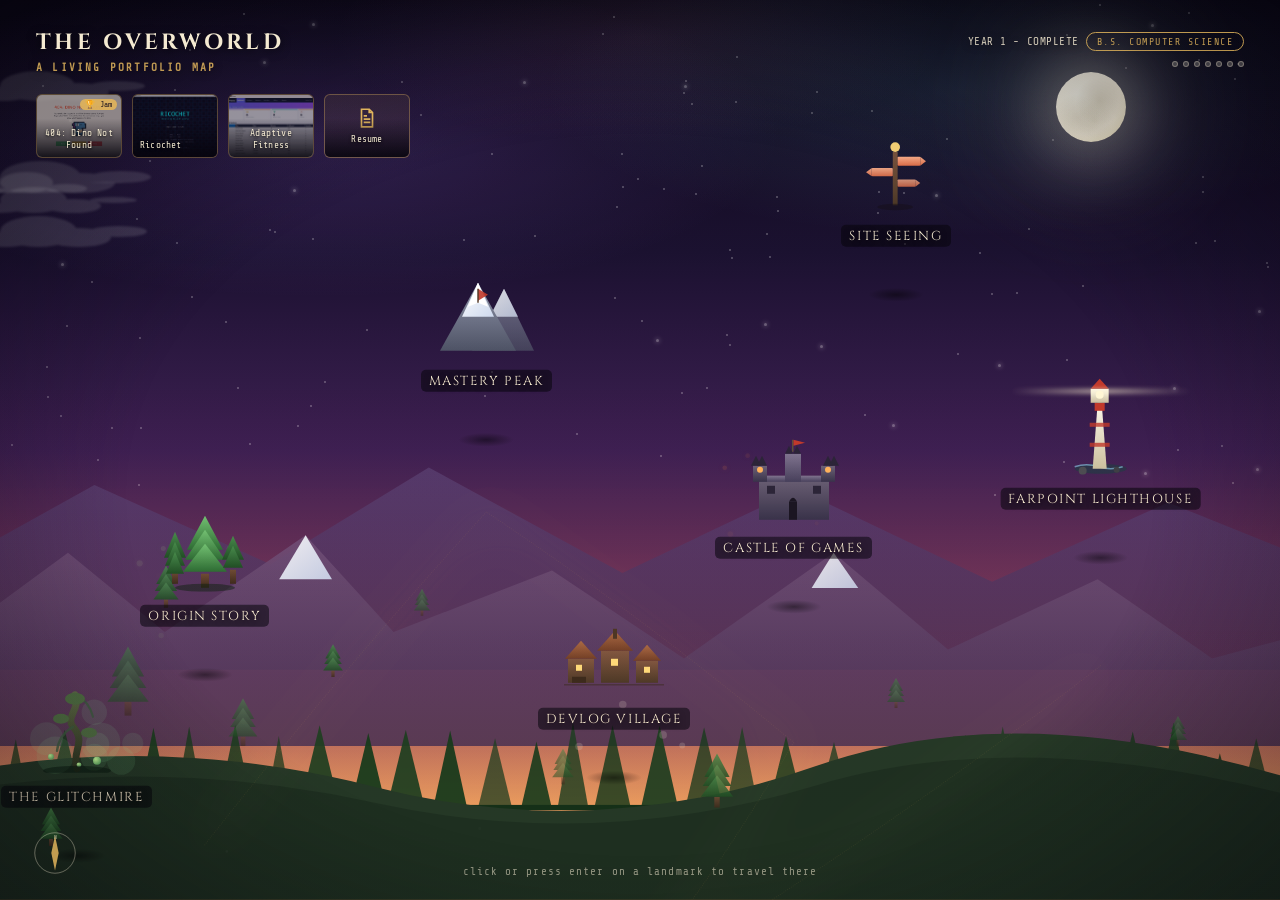
==== commit 730466fa: "Trying to fix that bug" ====
--- a/index.html
+++ b/index.html
@@ -59,8 +59,8 @@
   gtag('config', 'G-Y9SX6CSDSR');
 </script>
 
-<link rel="stylesheet" href="css/base.css">
-<link rel="stylesheet" href="css/biomes.css">
+<link rel="stylesheet" href="css/base.css?v=20260825-1">
+<link rel="stylesheet" href="css/biomes.css?v=20260825-1">
 </head>
 <body>
 <!-- shared gradients -->
@@ -1010,14 +1010,14 @@
 
   
 
-<script src="js/biome-data.js"></script>
-<script src="js/biomes/mountain.js"></script>
-<script src="js/biomes/forest.js"></script>
-<script src="js/biomes/castle.js"></script>
-<script src="js/biomes/village.js"></script>
-<script src="js/biomes/siteseeing.js"></script>
-<script src="js/biomes/lighthouse.js"></script>
-<script src="js/biomes/swamp.js"></script>
-<script src="js/main.js"></script>
+<script src="js/biome-data.js?v=20260825-1"></script>
+<script src="js/biomes/mountain.js?v=20260825-1"></script>
+<script src="js/biomes/forest.js?v=20260825-1"></script>
+<script src="js/biomes/castle.js?v=20260825-1"></script>
+<script src="js/biomes/village.js?v=20260825-1"></script>
+<script src="js/biomes/siteseeing.js?v=20260825-1"></script>
+<script src="js/biomes/lighthouse.js?v=20260825-1"></script>
+<script src="js/biomes/swamp.js?v=20260825-1"></script>
+<script src="js/main.js?v=20260825-1"></script>
 </body>
 </html>
--- a/css/biomes.css
+++ b/css/biomes.css
@@ -47,11 +47,20 @@
   .biome-label{
     margin-top:6px; font-family:'Cinzel',serif; font-size:13px; letter-spacing:.12em;
     color:var(--parchment); text-shadow:0 2px 6px rgba(0,0,0,.8);
-    opacity:0;transform:translateY(4px);
+    /* Visible from first load (not just on hover) - a first-time visitor
+       can't tell a decorative sprite from a clickable landmark otherwise.
+       The short description stays in .biome-tooltip below, which is still
+       hover-only, so labels don't get lost. Kept the transition so it can
+       still animate in with the marker's own entrance without a hard cut. */
+    opacity:1; transform:translateY(0);
     transition:opacity .25s ease, transform .25s ease;
     white-space:nowrap; display:flex;align-items:center;gap:6px;
-  }
-  .biome-marker:hover .biome-label, .biome-marker:focus-visible .biome-label{opacity:1;transform:translateY(0);}
+    /* Flat solid background (no blur/backdrop-filter - cheap), since with
+       every label on-screen at once now, a couple of markers sit close
+       enough that their labels can pass behind each other; this keeps
+       whichever one is on top legible instead of both blurring together. */
+    background:rgba(6,4,12,.55); padding:2px 8px; border-radius:5px;
+  }
   .visited-star{ color:var(--gold-bright); font-size:11px; }
 
   /* short per-biome hover blurb - small enough to not compete with the
@@ -77,6 +86,28 @@
   .biome-marker[data-id="swamp"]{ --tip-shift-x: 26px; }
   @media (hover: none){
     .biome-tooltip{ display:none; } /* no hover on touch - tap still travels normally */
+  }
+  /* ---- TOUCH AFFORDANCE ----
+     The name label being always-visible (see .biome-label above) is now
+     the primary "this is tappable" cue on every device, so touch doesn't
+     need its own extra affordance layer. It used to also get a permanent
+     blurred glow (filter:blur, expensive to composite) and an infinite
+     pulsing ring on all 7 markers at once - that was real, continuous
+     GPU load stacked on top of everything else running on the map
+     screen, and is what caused the flickering/glitching right when
+     tapping something (the travel transition's own burst of work landed
+     on top of an already-strained render budget). Keeping only the
+     larger tap target, which is layout-only and effectively free. */
+  @media (hover: none) and (pointer: coarse){
+    /* padding (not margin) grows the tap target - transform:translate(-50%,-50%)
+       always re-centers on the current box size, so padding alone keeps the
+       visual icon exactly where it was while enlarging the hit area around it. */
+    .biome-marker{ padding:16px; }
+    /* slightly stronger shadow than the global label style, for legibility
+       over the busier motion behind it on a small screen */
+    .biome-marker .biome-label{
+      text-shadow:0 2px 6px rgba(0,0,0,.9), 0 0 10px rgba(0,0,0,.7);
+    }
   }
   @keyframes idlebob{ 0%,100%{transform:translateY(0);} 50%{transform:translateY(-6px);} }
 
@@ -320,7 +351,18 @@
   
       /* Dynamic background gradient */
       .scroll-gradient {
-        position: fixed;
+        /* Was position:fixed. .peak-scene is itself a nested scrolling
+           container (overflow-y:auto), not the real page - and fixed-
+           position elements *inside* a nested scroll container are
+           notoriously unreliable on mobile browsers: they can detach,
+           clip, or flash out during scroll instead of staying calmly
+           pinned. absolute (with .peak-scene, which is itself
+           position:absolute, as the containing block) achieves the exact
+           same "stays put while content scrolls" visual result, but
+           reliably, because it doesn't depend on that mobile-buggy
+           fixed-in-nested-scroller behavior. Same fix applied to every
+           other position:fixed element inside .peak-scene below. */
+        position: absolute;
         top: 0;
         left: 0;
         width: 100%;
@@ -333,7 +375,7 @@
   
       /* Parallax layers */
       .parallax-bg {
-        position: fixed;
+        position: absolute; /* was fixed - see .scroll-gradient note above */
         top: 0;
         left: 0;
         width: 100%;
@@ -389,7 +431,7 @@
   
       /* ── floating particles ── */
       #peakParticles {
-        position: fixed;
+        position: absolute; /* was fixed - see .scroll-gradient note above */
         inset: 0;
         pointer-events: none;
         z-index: 1;
@@ -421,7 +463,7 @@
   
       /* ── Cloud layer (JS-driven) ── */
       .cloud-layer {
-        position: fixed;
+        position: absolute; /* was fixed - see .scroll-gradient note above */
         top: 0;
         left: 0;
         width: 100%;
@@ -496,7 +538,7 @@
   
       /* ── progress ring (fixed, bottom-left) ── */
       .peak-progress {
-        position: fixed;
+        position: absolute; /* was fixed - see .scroll-gradient note above; this is also the "stays put while content underneath moves and overlaps" element that was reported */
         bottom: 30px;
         left: 30px;
         z-index: 100;
@@ -1094,7 +1136,7 @@
   
       /* ── back to top ── */
       .back-top {
-        position: fixed;
+        position: absolute; /* was fixed - see .scroll-gradient note above; this is also the "stays put while content underneath moves and overlaps" element that was reported */
         bottom: 30px;
         right: 30px;
         z-index: 90;
@@ -1133,7 +1175,7 @@
   
       /* ── summit celebration canvas ── */
       #summitCelebration {
-        position: fixed;
+        position: absolute; /* was fixed - see .scroll-gradient note above */
         inset: 0;
         z-index: 80;
         pointer-events: none;
@@ -1739,6 +1781,23 @@
     .featured-card{ width:72px; height:56px; flex-shrink:0; }
     .fc-label{ font-size:8.5px; padding:4px 6px; }
     .biome-label{ font-size:10px; }
+    /* With every label visible at once, "Castle of Games" and "Farpoint
+       Lighthouse" sit close enough on phones that their nowrap text
+       collides (visible in testing). Let labels wrap to two short lines
+       here - narrower per-label footprint - and nudge these two markers
+       slightly further apart so there's real clearance either way. */
+    .biome-label{ white-space:normal; max-width:92px; text-align:center; line-height:1.25; }
+    .biome-marker[data-id="castle"]{ left:56% !important; }
+    .biome-marker[data-id="lighthouse"]{ left:83% !important; }
+    /* Reposition two landmarks that collide with other mobile-only UI at
+       this breakpoint: "Site Seeing" (left:70%/top:24% on desktop) sits
+       right in the featured-work strip's band once that strip reflows to
+       full-width at top:108px on phones, and "The Glitchmire"
+       (left:6%/top:86%) lands almost exactly on top of the bottom-left
+       compass button. Neither collision exists on desktop, so only moved
+       here. !important is needed to beat the inline left/top on the marker. */
+    .biome-marker[data-id="siteseeing"]{ left:76% !important; top:36% !important; }
+    .biome-marker[data-id="swamp"]{ left:14% !important; top:78% !important; }
     .biome-marker .icon-wrap svg{ width:46px; height:auto; }
     .panel-card{ padding:36px 26px; max-width:88vw; }
     .panel-card h2{ font-size:21px; }
@@ -5110,7 +5169,7 @@
 }
 
 /* generic stage helpers reused by multiple experiments */
-.gm-stage-canvas{ position:absolute; inset:0; width:100%; height:100%; display:block; cursor:crosshair; }
+.gm-stage-canvas{ position:absolute; inset:0; width:100%; height:100%; display:block; cursor:crosshair; touch-action:none; }
 .gm-stage-hint{
   position:absolute; top:12px; left:14px; z-index:2; font-size:11px; color:#8fd6a8;
   background:rgba(0,0,0,.4); padding:6px 10px; border-radius:4px; letter-spacing:.03em; pointer-events:none;
@@ -5128,7 +5187,7 @@
 .gm-stage-ascii{
   position:absolute; inset:0; margin:0; padding:10px; overflow:hidden;
   font-family:'Share Tech Mono', monospace; font-size:7px; line-height:7px; letter-spacing:0;
-  color:var(--gm-green); background:#020402; white-space:pre;
+  color:var(--gm-green); background:#020402; white-space:pre; touch-action:none;
 }
 
 /* terminal experiment */
@@ -5171,7 +5230,7 @@
 @keyframes gmPortalSpin{ from{ transform:rotate(0deg) scale(1); } to{ transform:rotate(360deg) scale(1); } }
 
 /* blade mode */
-.gm-blade-area{ position:absolute; inset:0; padding:20px; }
+.gm-blade-area{ position:absolute; inset:0; padding:20px; touch-action:none; }
 .gm-blade-chip{
   position:absolute; background:rgba(124,255,158,.12); border:1px solid rgba(124,255,158,.4);
   color:#eafff0; font-size:11px; padding:8px 12px; border-radius:4px; user-select:none;
@@ -5216,3 +5275,49 @@
   .swamp-scene.gm-shake{ animation:none !important; }
   .gm-exp-tile:hover{ transform:none; }
 }
+
+/* ==========================================================================
+   PERFORMANCE MODE (mobile / low-power phones)
+   Toggled by js/biome-data.js as html.perf-mode - only ever on touch-primary
+   devices that are narrow-viewport or low-core-count, so this never touches
+   a desktop/laptop (mouse/trackpad) session. Nothing here hides content or
+   sections; it only lightens the two GPU-cost properties that are cheap on
+   a handful of desktop elements but add up fast across dozens of phone-GPU
+   composited/painted layers: backdrop-filter (full compositing blur pass)
+   and animated box-shadow (a repaint, not a compositor job, on every frame).
+   ========================================================================== */
+html.perf-mode {
+  /* Frosted-glass panels: keep the same translucent tint, drop the blur
+     pass behind them. Panels already use high-enough background opacity
+     (.6-.95) to stay legible without it. */
+  * {
+    backdrop-filter: none !important;
+    -webkit-backdrop-filter: none !important;
+  }
+
+  /* A couple of Mastery Peak panels leaned on that blur more than most
+     (.85 and .8 opacity, meant to be backed by a 16px blur) - without it
+     they let a faint "ghost" of the scrolling content underneath show
+     through. Bump them closer to opaque here to compensate. */
+  .peak-topbar { background: rgba(8, 11, 20, .97) !important; }
+  .peak-progress { background: rgba(8, 11, 20, .95) !important; }
+
+  /* Moon glow / string-light bulbs: swap the animated box-shadow (a full
+     repaint per element per frame) for a cheaper opacity pulse - same
+     "breathing light" read, compositor-only cost. */
+  .layer-sky .moon {
+    animation: perfMoonGlow 6s ease-in-out infinite alternate;
+  }
+  .string-lights .bulb {
+    animation: perfBulbFlicker var(--dur, 2.4s) ease-in-out infinite alternate;
+  }
+}
+@keyframes perfMoonGlow {
+  0%   { opacity: .65; }
+  100% { opacity: .85; }
+}
+@keyframes perfBulbFlicker {
+  0%   { opacity: .6; transform: scale(.92); }
+  40%  { opacity: 1;  transform: scale(1.04); }
+  100% { opacity: .75; transform: scale(.97); }
+}
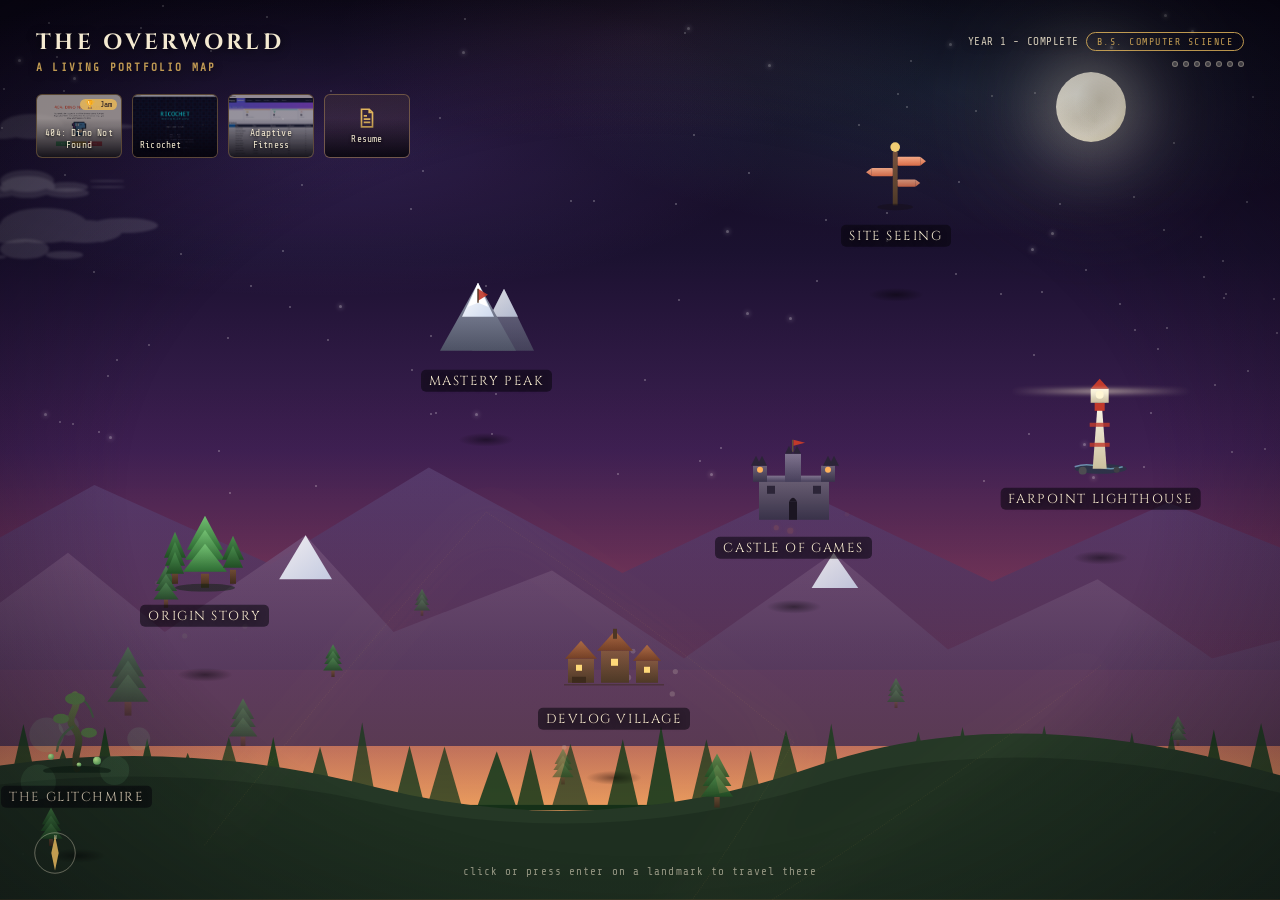
==== commit 163b90ec: "Fix Mastery Peak scroll pinning, topbar ghosting; remove summit confetti" ====
--- a/index.html
+++ b/index.html
@@ -470,27 +470,32 @@
       <span class="progress-label" id="progressLabel">0% <small>summit</small></span>
     </div>
 
-    <!-- trail -->
-    <div class="peak-trail" id="peakTrail">
-      <div class="trail-line-wrap" id="trailLineWrap">
-        <svg viewBox="0 0 40 1000" preserveAspectRatio="none">
-          <defs>
-            <linearGradient id="trailGrad" x1="0" y1="0" x2="0" y2="1">
-              <stop offset="0%" stop-color="#f4e9cf" stop-opacity="0.6" />
-              <stop offset="50%" stop-color="#dfe8ff" stop-opacity="0.3" />
-              <stop offset="100%" stop-color="#f4e9cf" stop-opacity="0.1" />
-            </linearGradient>
-          </defs>
-          <path class="trail-glow" d="M20,20 Q30,120 20,220 Q10,320 20,420 Q30,520 20,620 Q10,720 20,820 Q30,920 20,980" />
-          <path class="trail-path" d="M20,20 Q30,120 20,220 Q10,320 20,420 Q30,520 20,620 Q10,720 20,820 Q30,920 20,980" />
-        </svg>
-      </div>
-
-      <div id="peakContent"></div>
-    </div>
-
     <button class="back-top" id="backTop" aria-label="Back to top">↑</button>
-    <canvas id="summitCelebration"></canvas>
+
+    <!-- Everything above this line stays visually fixed in place, glued to
+         .peak-scene (which no longer scrolls itself). Only this inner
+         wrapper scrolls now - see the .peak-scroll-inner CSS comment for
+         why that split exists. -->
+    <div class="peak-scroll-inner" id="peakScrollInner">
+      <!-- trail -->
+      <div class="peak-trail" id="peakTrail">
+        <div class="trail-line-wrap" id="trailLineWrap">
+          <svg viewBox="0 0 40 1000" preserveAspectRatio="none">
+            <defs>
+              <linearGradient id="trailGrad" x1="0" y1="0" x2="0" y2="1">
+                <stop offset="0%" stop-color="#f4e9cf" stop-opacity="0.6" />
+                <stop offset="50%" stop-color="#dfe8ff" stop-opacity="0.3" />
+                <stop offset="100%" stop-color="#f4e9cf" stop-opacity="0.1" />
+              </linearGradient>
+            </defs>
+            <path class="trail-glow" d="M20,20 Q30,120 20,220 Q10,320 20,420 Q30,520 20,620 Q10,720 20,820 Q30,920 20,980" />
+            <path class="trail-path" d="M20,20 Q30,120 20,220 Q10,320 20,420 Q30,520 20,620 Q10,720 20,820 Q30,920 20,980" />
+          </svg>
+        </div>
+
+        <div id="peakContent"></div>
+      </div>
+    </div>
   </div>
 
     <!-- ===== DEVLOG VILLAGE ===== -->
--- a/css/biomes.css
+++ b/css/biomes.css
@@ -340,10 +340,40 @@
         pointer-events: none;
         transition: opacity .25s ease;
         background: #0a0e1a;
-        padding: 0 0 80px 0;
+        /* .peak-scene itself no longer scrolls - see .peak-scroll-inner
+           below. Everything that's a direct child of .peak-scene (top
+           bar, progress ring, back-to-top, parallax/gradient/particle
+           layers) is therefore genuinely static relative to the screen:
+           plain position:absolute against a non-scrolling ancestor just
+           works, on every browser, with no transform/compositing hacks
+           needed. */
+        overflow: hidden;
+        cursor: url("data:image/svg+xml,%3Csvg%20xmlns%3D%22http%3A//www.w3.org/2000/svg%22%20width%3D%2224%22%20height%3D%2224%22%20viewBox%3D%220%200%2024%2024%22%3E%3Cpath%20d%3D%22M2%2020L9%207L13%2014L17%205L22%2020Z%22%20fill%3D%22%23dfe8ff%22%20stroke%3D%22%231c2130%22%20stroke-width%3D%221.3%22%20stroke-linejoin%3D%22round%22/%3E%3C/svg%3E") 12 20, auto;
+      }
+      .peak-scroll-inner {
+        /* This is the ONE element that actually scrolls. Previously
+           .peak-scene itself had overflow-y:auto while ALSO being the
+           containing block for the "pinned" overlay elements
+           (.scroll-gradient, .parallax-bg, .peak-progress, .back-top,
+           .peak-topbar, etc). That doesn't work: position:absolute
+           descendants of a scrolling element scroll away together WITH
+           the rest of that element's content once you scroll it - they
+           are not automatically exempt just because they're absolute.
+           That's what was causing the sky/parallax band and the HUD
+           elements to visibly detach and vanish after about one screen's
+           worth of scrolling, on both mobile and desktop.
+           Splitting the scrolling region into its own dedicated element,
+           with the overlay chrome living OUTSIDE it as siblings, is the
+           standard, reliable way to build a fixed header/footer over an
+           independently scrolling content pane - it needs no special
+           positioning trickery for the overlays at all. */
+        position: absolute;
+        inset: 0;
         overflow-y: auto;
         overflow-x: hidden;
-        cursor: url("data:image/svg+xml,%3Csvg%20xmlns%3D%22http%3A//www.w3.org/2000/svg%22%20width%3D%2224%22%20height%3D%2224%22%20viewBox%3D%220%200%2024%2024%22%3E%3Cpath%20d%3D%22M2%2020L9%207L13%2014L17%205L22%2020Z%22%20fill%3D%22%23dfe8ff%22%20stroke%3D%22%231c2130%22%20stroke-width%3D%221.3%22%20stroke-linejoin%3D%22round%22/%3E%3C/svg%3E") 12 20, auto;
+        -webkit-overflow-scrolling: touch;
+        padding: 0 0 80px 0;
+        transform: translateZ(0);
       }
       #destPanel.show.peak-mode .peak-scene{ opacity: 1; visibility: visible; pointer-events: auto; }
       #destPanel.show.peak-mode .panel-card{ display: none; }
@@ -351,17 +381,14 @@
   
       /* Dynamic background gradient */
       .scroll-gradient {
-        /* Was position:fixed. .peak-scene is itself a nested scrolling
-           container (overflow-y:auto), not the real page - and fixed-
-           position elements *inside* a nested scroll container are
-           notoriously unreliable on mobile browsers: they can detach,
-           clip, or flash out during scroll instead of staying calmly
-           pinned. absolute (with .peak-scene, which is itself
-           position:absolute, as the containing block) achieves the exact
-           same "stays put while content scrolls" visual result, but
-           reliably, because it doesn't depend on that mobile-buggy
-           fixed-in-nested-scroller behavior. Same fix applied to every
-           other position:fixed element inside .peak-scene below. */
+        /* This and the other overlay layers below (parallax-bg, particles,
+           cloud-layer, peak-topbar, peak-progress, back-top) are
+           position:absolute against .peak-scene. That only stays visually
+           pinned during scroll because .peak-scene itself does NOT scroll
+           (see .peak-scroll-inner) - absolute-positioned children of an
+           element that DOES scroll move away with its content just like
+           anything else in it, which is what used to make this whole
+           layer detach and vanish after the first screen of scrolling. */
         position: absolute;
         top: 0;
         left: 0;
@@ -370,7 +397,12 @@
         z-index: 0;
         pointer-events: none;
         transition: none;
-        will-change: background;
+        /* No will-change here on purpose: `background` isn't a compositable
+           property, so will-change:background doesn't get this onto the GPU -
+           it just forces the browser to keep a standing paint-promoted layer
+           for a full-viewport element that JS already repaints on every
+           scroll tick, which is pure overhead stacked on top of an already
+           expensive per-frame repaint. */
       }
   
       /* Parallax layers */
@@ -489,8 +521,25 @@
   
       /* ── top bar ── */
       .peak-topbar {
-        position: sticky;
+        /* Every other pinned overlay in this scene (.scroll-gradient,
+           .parallax-bg, #peakParticles, .cloud-layer, .peak-progress,
+           .back-top, #summitCelebration) is position:absolute against
+           .peak-scene rather than position:fixed/sticky, specifically
+           because .peak-scene is itself the scrolling container - see the
+           .scroll-gradient comment. This was the one element still using
+           position:sticky, and unlike the others it would intermittently
+           let card content underneath paint over it mid-scroll (sticky
+           elements are re-anchored by the browser on every scroll frame,
+           which is extra per-frame work the plain-absolute elements never
+           need and where this was going wrong). Matching the same
+           position:absolute; top:0 pattern as everything else pins it
+           just as reliably at the top and removes that per-frame
+           re-anchoring step entirely. */
+        position: absolute;
         top: 0;
+        left: 0;
+        width: 100%;
+        box-sizing: border-box;
         z-index: 20;
         display: flex;
         align-items: center;
@@ -500,6 +549,16 @@
         backdrop-filter: blur(16px);
         border-bottom: 1px solid rgba(238, 244, 251, 0.08);
         flex-shrink: 0;
+        /* Even with .peak-scene no longer scrolling, this bar still sits
+           in a very busy stacking context (confetti canvas, particles,
+           clouds, parallax layers all animating via rAF simultaneously).
+           Under enough simultaneous layer churn, headless/low-power
+           renderers can occasionally show a stale raster of whatever's
+           immediately behind it for a frame - giving it its own stable,
+           dedicated compositing layer stops it from ever depending on
+           being freshly repainted in lockstep with everything else. */
+        transform: translateZ(0);
+        will-change: transform;
       }
       .peak-title {
         font-family: 'Cinzel', serif;
@@ -652,7 +711,12 @@
         transform: translateY(50px) scale(0.95);
         transition: opacity 0.9s cubic-bezier(0.2, 0.9, 0.3, 1.2),
           transform 0.9s cubic-bezier(0.2, 0.9, 0.3, 1.2);
-        will-change: transform, opacity;
+        /* will-change is applied in JS only for the ~0.9s this actually
+           transitions, then removed - see mountain.js. Six cards each
+           holding a permanent will-change is six standing GPU layers for
+           content that (after that one reveal) never changes again; on a
+           phone GPU that's compositing budget better spent on the parts of
+           the scene that animate continuously (particles, clouds). */
       }
       .peak-camp.visible {
         opacity: 1;
@@ -1163,6 +1227,18 @@
         transform: translateY(0) scale(1);
         pointer-events: auto;
       }
+      /* Applied by mountain.js whenever a card/heading is currently
+         scrolling directly behind this badge - see updateBadgeCollisions.
+         Dims rather than hides outright so it doesn't itself become a
+         "content flickering in and out" distraction; pointer-events stay
+         off while dimmed so a half-see-through button can't be tapped by
+         mistake. */
+      .peak-progress.badge-dim,
+      .back-top.badge-dim {
+        opacity: 0.22;
+        pointer-events: none;
+        transition: opacity 0.2s ease;
+      }
       .back-top:hover {
         background: rgba(244, 233, 207, 0.12);
         border-color: rgba(238, 244, 251, 0.35);
@@ -1172,20 +1248,7 @@
       .back-top:active {
         transform: scale(0.9);
       }
-  
-      /* ── summit celebration canvas ── */
-      #summitCelebration {
-        position: absolute; /* was fixed - see .scroll-gradient note above */
-        inset: 0;
-        z-index: 80;
-        pointer-events: none;
-        opacity: 0;
-        transition: opacity 0.6s ease;
-      }
-      #summitCelebration.active {
-        opacity: 1;
-      }
-  
+
       /* ── responsive ── */
       @media (max-width: 700px) {
         .peak-camp:nth-child(odd) .pc-card,
@@ -1193,6 +1256,31 @@
           margin-left: auto;
           margin-right: auto;
           width: 92%;
+        }
+        /* On desktop the trail marker sits in the gap beside an
+           off-center card. This media query re-centers every card
+           (above), which means that gap no longer exists - the marker's
+           left:50%/top:20px was landing squarely on top of each card's
+           heading, chopping out a circular bite of the title text. Moving
+           it to sit just above the card, in the margin between one camp
+           and the next, keeps it as a trail waypoint without ever
+           overlapping card content. */
+        .pc-marker {
+          top: 0;
+          transform: translate(-50%, -100%) translateY(-14px);
+        }
+        .peak-camp.visible .pc-marker {
+          transform: translate(-50%, -100%) translateY(-14px) scale(1.2);
+        }
+        .peak-camp.active-camp .pc-marker {
+          transform: translate(-50%, -100%) translateY(-14px) scale(1.4);
+        }
+        @keyframes markerBreatheMobile {
+          0%, 100% { transform: translate(-50%, -100%) translateY(-14px) scale(1.4); }
+          50% { transform: translate(-50%, -100%) translateY(-14px) scale(1.55); }
+        }
+        .peak-camp.active-camp .pc-marker {
+          animation: markerBreatheMobile 2.2s ease-in-out infinite;
         }
         .peak-topbar {
           padding: 14px 18px;
@@ -5298,9 +5386,13 @@
   /* A couple of Mastery Peak panels leaned on that blur more than most
      (.85 and .8 opacity, meant to be backed by a 16px blur) - without it
      they let a faint "ghost" of the scrolling content underneath show
-     through. Bump them closer to opaque here to compensate. */
-  .peak-topbar { background: rgba(8, 11, 20, .97) !important; }
-  .peak-progress { background: rgba(8, 11, 20, .95) !important; }
+     through. These two sit permanently over freely-scrolling content
+     (rather than appearing occasionally like most panels), so anything
+     short of fully opaque will eventually have some bright card heading
+     scroll directly behind it and bleed through - bumping to a flat 1
+     here rather than "closer to opaque" closes that gap for good. */
+  .peak-topbar { background: rgb(8, 11, 20) !important; }
+  .peak-progress { background: rgb(8, 11, 20) !important; }
 
   /* Moon glow / string-light bulbs: swap the animated box-shadow (a full
      repaint per element per frame) for a cheaper opacity pulse - same
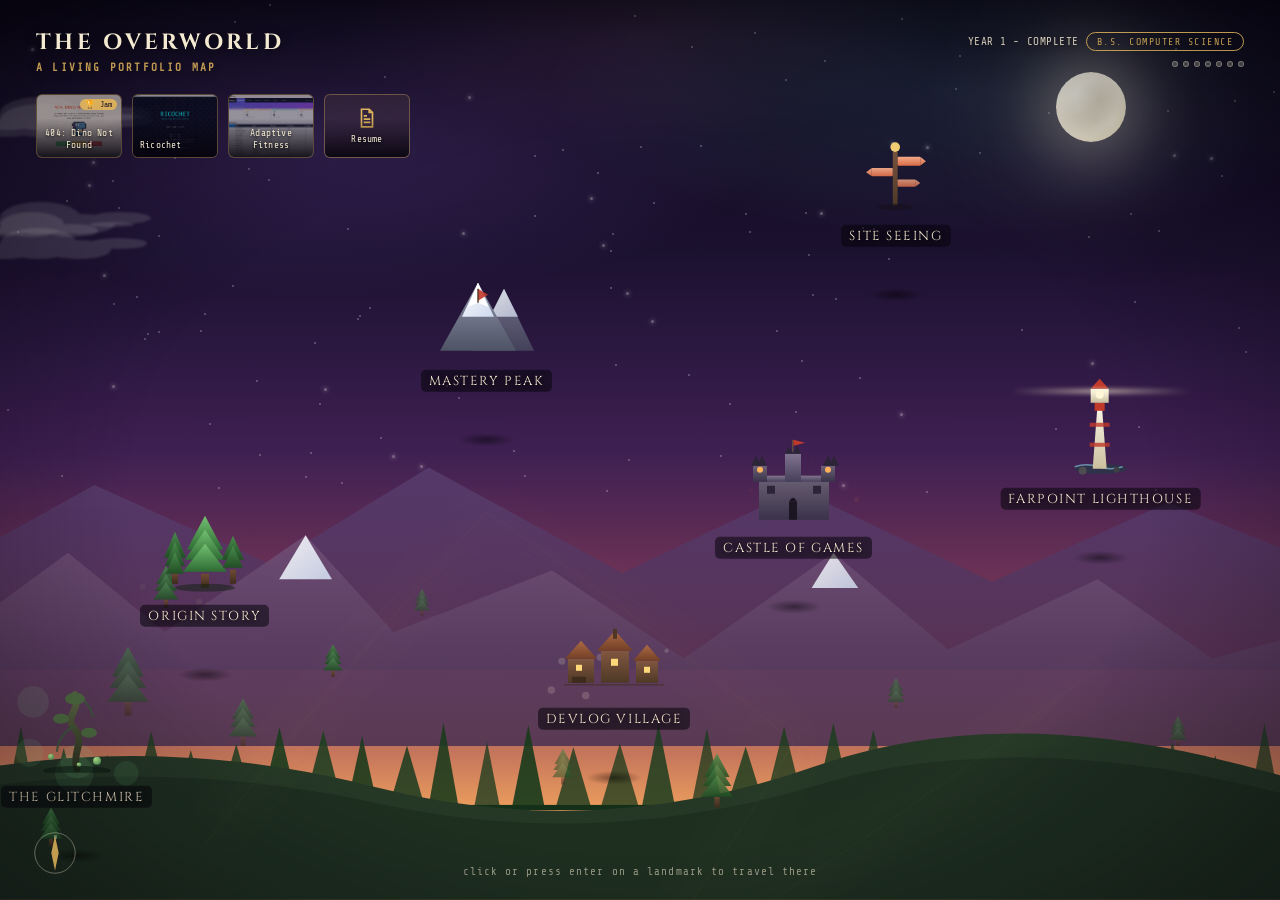
==== commit b0503215: "Removed unnecessary animations" ====
--- a/index.html
+++ b/index.html
@@ -404,7 +404,6 @@
 <div class="hint">click or press enter on a landmark to travel there</div>
 
 <div id="transitionOverlay"></div>
-<canvas id="burst"></canvas>
 
 <div id="destPanel">
   <div class="panel-card">
--- a/css/biomes.css
+++ b/css/biomes.css
@@ -270,7 +270,7 @@
     clip-path:circle(0% at 50% 50%);
   }
   #transitionOverlay.wipe{ transition:clip-path .85s cubic-bezier(.6,0,.2,1); clip-path:circle(150% at var(--ox) var(--oy)); }
-  #burst{ position:fixed; inset:0; z-index:150; pointer-events:none; }
+
 
   /* ---------- DESTINATION PANEL ---------- */
   #destPanel{
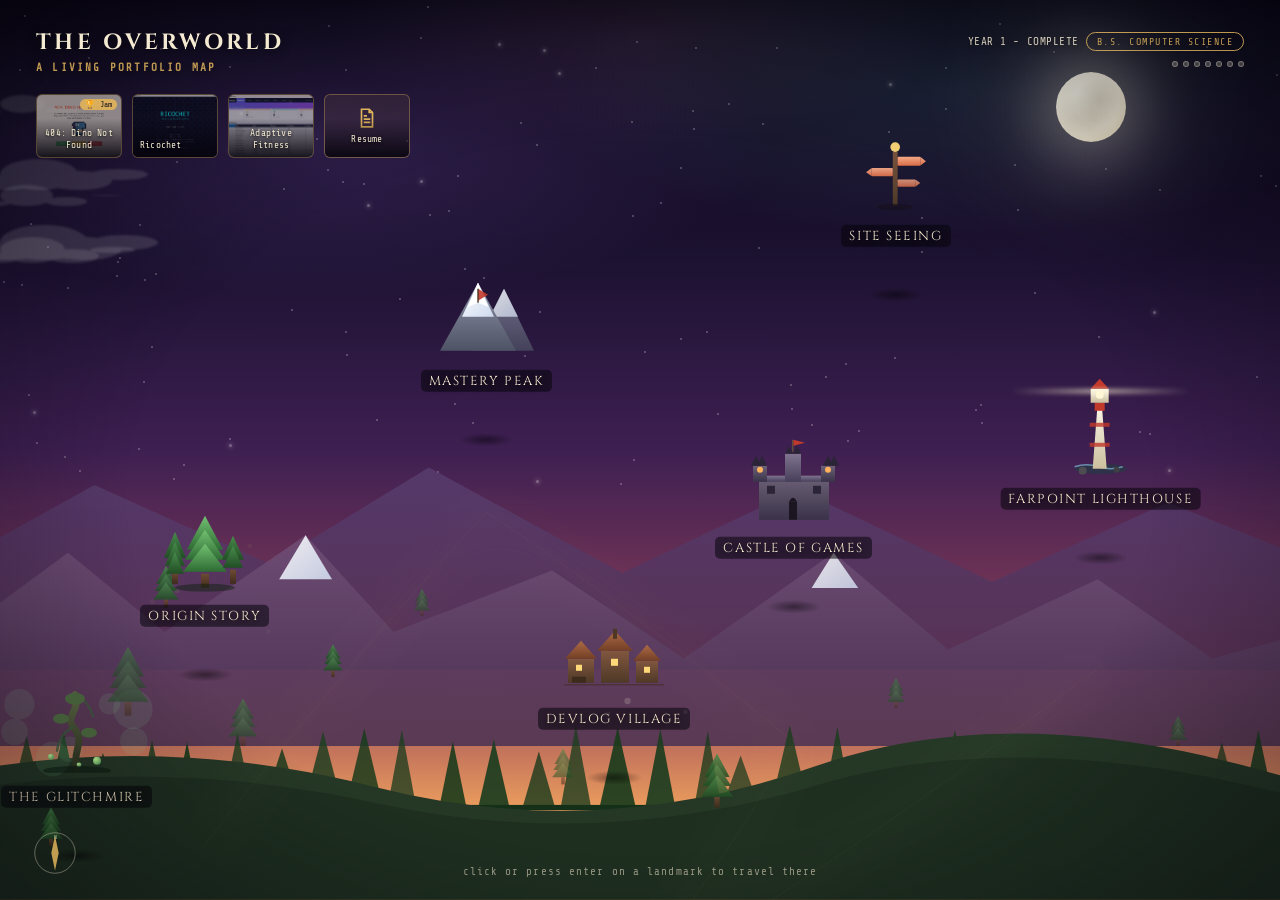
==== commit 679d6823: "Changed title tag" ====
--- a/index.html
+++ b/index.html
@@ -2,7 +2,7 @@
 <html lang="en">
 <head>
 <meta charset="UTF-8">
-<title>The Overworld - A Portfolio by Faizan Ahmed</title>
+<title>Faizan Ahmed | Portfolio</title>
 <meta name="description" content="The Overworld: an interactive portfolio map by Faizan Ahmed, B.S. Computer Science student and game developer. Explore projects, devlogs, and playable games across a hand-illustrated world.">
 <meta name="viewport" content="width=device-width, initial-scale=1.0">
 <meta name="theme-color" content="#1a1130">
--- a/css/base.css
+++ b/css/base.css
@@ -46,7 +46,20 @@
     height:100vh; /* fallback for browsers without dvh support */
     height:100dvh; /* accounts for mobile browser chrome (address/tab bars) so bottom markers never clip */
   }
-  #world.zooming{ transition:transform .85s cubic-bezier(.6,0,.15,1), filter .85s ease; }
+  #world.zooming{
+    transition:transform .85s cubic-bezier(.6,0,.15,1), filter .85s ease;
+    /* Promotes #world onto its own compositor layer the instant this class
+       is added - i.e. before the scale(2.4) transform value itself
+       actually changes. Without this, the browser can end up creating that
+       layer on the animation's first frame instead, which is extra
+       one-time work landing right at the start of the transition. */
+    will-change: transform;
+  }
+  /* Mobile skips animating filter on #world entirely (see travelTo() in
+     js/main.js) - dropping it from the transition list too means there's
+     nothing left for the browser to even consider repainting for on this
+     property during the zoom, on top of JS never changing its value there. */
+  html.perf-mode #world.zooming{ transition:transform .85s cubic-bezier(.6,0,.15,1); }
 
   #scene{
     position:absolute;inset:0;
--- a/css/biomes.css
+++ b/css/biomes.css
@@ -270,6 +270,22 @@
     clip-path:circle(0% at 50% 50%);
   }
   #transitionOverlay.wipe{ transition:clip-path .85s cubic-bezier(.6,0,.2,1); clip-path:circle(150% at var(--ox) var(--oy)); }
+
+  /* Mobile's transition (see travelTo() in js/main.js): a plain opacity
+     fade instead of the desktop iris-wipe. clip-path animation isn't
+     reliably hardware-accelerated across mobile browsers the way opacity
+     is - on some it falls back to full-viewport software rasterization
+     every frame, which is a much worse cost than the effect is worth on a
+     phone. This also skips the radial-gradient (both color stops are the
+     same tint anyway, so it's really just a solid fill) in favor of a
+     flat background - one less thing to compute per frame. */
+  html.perf-mode #transitionOverlay{
+    background:var(--tint,#111);
+    clip-path:none;
+    opacity:0;
+    transition:opacity .32s ease;
+  }
+  html.perf-mode #transitionOverlay.wipe-mobile{ opacity:1; }
 
 
   /* ---------- DESTINATION PANEL ---------- */
@@ -3299,7 +3315,7 @@
 #destPanel.show.siteseeing-mode .siteseeing-scene{ opacity:1; visibility:visible; pointer-events:auto; }
 #destPanel.show.village-mode .panel-card{ display:none; }
 
-    <style>
+    
         /* ---------- RESET / BASE ---------- */
         *,
         *::before,
@@ -3910,7 +3926,7 @@
             opacity: 1;
         }
         .forest-scene .bookmark-ribbon.progress {
-            /* subtle shift to indicate progress - we'll animate via JS */;
+            /* subtle shift to indicate progress - we'll animate via JS */
         }
         @keyframes forestBookmarkPulse {
             0%   { filter: brightness(1); }
@@ -5403,6 +5419,20 @@
   .string-lights .bulb {
     animation: perfBulbFlicker var(--dur, 2.4s) ease-in-out infinite alternate;
   }
+  /* Mastery Peak on mobile skips the JS-driven scroll gradient entirely
+     (see the PERF_MODE branch in updateProgress(), js/biomes/mountain.js) -
+     without this, .scroll-gradient would just be empty/transparent for the
+     whole scene on phones since nothing else sets a background on it. This
+     is a fixed mid-tone snapshot of what the desktop version looks like
+     around the midpoint of the scroll, not a moving gradient. */
+  .peak-scene .scroll-gradient {
+    background: linear-gradient(180deg,
+      rgb(40, 34, 41) 0%,
+      rgb(70, 70, 80) 30%,
+      rgb(130, 125, 110) 60%,
+      rgb(200, 195, 170) 100%
+    );
+  }
 }
 @keyframes perfMoonGlow {
   0%   { opacity: .65; }
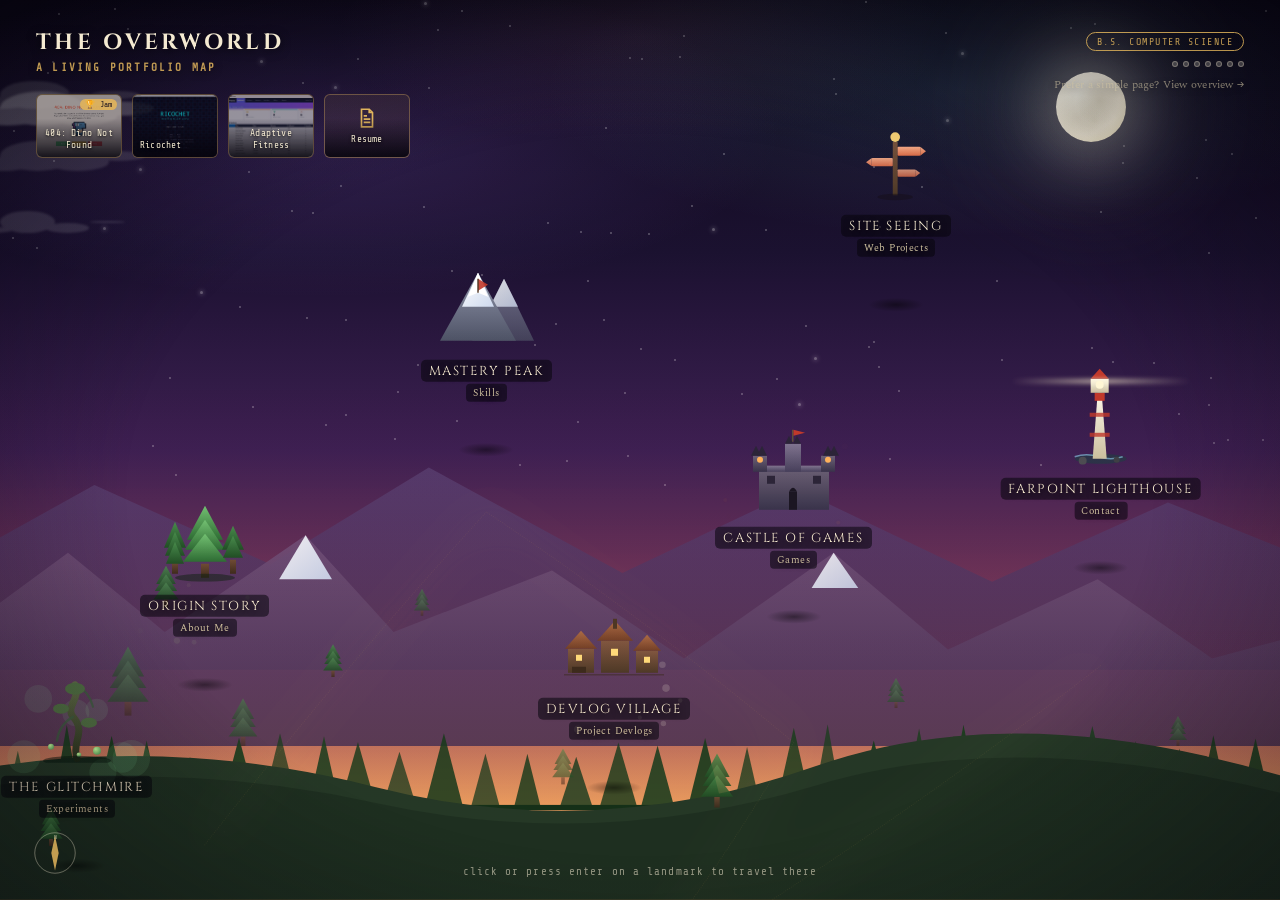
==== commit dee63a04: "Split biomes.css, fix SEO/accessibility gaps, add linear overview page, misc content fixes" ====
--- a/index.html
+++ b/index.html
@@ -3,17 +3,26 @@
 <head>
 <meta charset="UTF-8">
 <title>Faizan Ahmed | Portfolio</title>
-<meta name="description" content="The Overworld: an interactive portfolio map by Faizan Ahmed, B.S. Computer Science student and game developer. Explore projects, devlogs, and playable games across a hand-illustrated world.">
+<meta name="description" content="Faizan Ahmed - B.S. Computer Science student and game developer. Explore an interactive portfolio of games, software projects, and devlogs.">
 <meta name="viewport" content="width=device-width, initial-scale=1.0">
 <meta name="theme-color" content="#1a1130">
 <meta name="color-scheme" content="dark">
 <link rel="canonical" href="https://faizanahmed.me/">
 
+<!-- Google Fonts: preconnect + <link> instead of a CSS @import, which
+     serializes the request behind base.css finishing first and delays the
+     browser discovering the font files at all. This lets the browser start
+     fetching fonts in parallel with everything else, as soon as it parses
+     <head>. -->
+<link rel="preconnect" href="https://fonts.googleapis.com">
+<link rel="preconnect" href="https://fonts.gstatic.com" crossorigin>
+<link rel="stylesheet" href="https://fonts.googleapis.com/css2?family=Cinzel:wght@500;600;700;900&family=Spectral:ital,wght@0,400;0,500;0,600;1,400&family=Share+Tech+Mono&family=Oswald:wght@500;600;700&display=swap">
+
 <!-- Open Graph -->
 <meta property="og:type" content="website">
 <meta property="og:url" content="https://faizanahmed.me/">
-<meta property="og:title" content="The Overworld - A Portfolio by Faizan Ahmed">
-<meta property="og:description" content="An interactive portfolio map: explore projects, devlogs, and playable games by Faizan Ahmed, B.S. Computer Science student and game developer.">
+<meta property="og:title" content="Faizan Ahmed | Portfolio">
+<meta property="og:description" content="Faizan Ahmed - B.S. Computer Science student and game developer. Explore an interactive portfolio of games, software projects, and devlogs.">
 <meta property="og:image" content="https://faizanahmed.me/assets/images/og-preview.jpg">
 <meta property="og:image:width" content="1200">
 <meta property="og:image:height" content="630">
@@ -21,8 +30,8 @@
 
 <!-- Twitter Card -->
 <meta name="twitter:card" content="summary_large_image">
-<meta name="twitter:title" content="The Overworld - A Portfolio by Faizan Ahmed">
-<meta name="twitter:description" content="An interactive portfolio map: explore projects, devlogs, and playable games by Faizan Ahmed, B.S. Computer Science student and game developer.">
+<meta name="twitter:title" content="Faizan Ahmed | Portfolio">
+<meta name="twitter:description" content="Faizan Ahmed - B.S. Computer Science student and game developer. Explore an interactive portfolio of games, software projects, and devlogs.">
 <meta name="twitter:image" content="https://faizanahmed.me/assets/images/og-preview.jpg">
 
 <!-- Favicon -->
@@ -60,7 +69,18 @@
 </script>
 
 <link rel="stylesheet" href="css/base.css?v=20260825-1">
-<link rel="stylesheet" href="css/biomes.css?v=20260825-1">
+<!-- biomes.css was split into these files (css/biomes/) to keep any single
+     file from growing unreadably large - they're loaded in the exact same
+     order as the original single file so the CSS cascade is unaffected. -->
+<link rel="stylesheet" href="css/biomes/00-shared.css?v=20260825-1">
+<link rel="stylesheet" href="css/biomes/01-mastery-peak.css?v=20260825-1">
+<link rel="stylesheet" href="css/biomes/02-castle.css?v=20260825-1">
+<link rel="stylesheet" href="css/biomes/03-village.css?v=20260825-1">
+<link rel="stylesheet" href="css/biomes/04-forest.css?v=20260825-1">
+<link rel="stylesheet" href="css/biomes/05-siteseeing.css?v=20260825-1">
+<link rel="stylesheet" href="css/biomes/06-lighthouse.css?v=20260825-1">
+<link rel="stylesheet" href="css/biomes/07-glitchmire.css?v=20260825-1">
+<link rel="stylesheet" href="css/biomes/08-perf-mode.css?v=20260825-1">
 </head>
 <body>
 <!-- shared gradients -->
@@ -199,6 +219,7 @@
     </div>
     <div class="ground-shadow"></div>
     <div class="biome-label">ORIGIN STORY</div>
+    <div class="biome-subtitle">About Me</div>
   </div>
 
   <!-- MOUNTAIN -->
@@ -219,6 +240,7 @@
     </div>
     <div class="ground-shadow"></div>
     <div class="biome-label">MASTERY PEAK</div>
+    <div class="biome-subtitle">Skills</div>
   </div>
 
   <!-- CASTLE -->
@@ -252,6 +274,7 @@
     </div>
     <div class="ground-shadow"></div>
     <div class="biome-label">CASTLE OF GAMES</div>
+    <div class="biome-subtitle">Games</div>
   </div>
 
   <!-- VILLAGE -->
@@ -276,6 +299,7 @@
     </div>
     <div class="ground-shadow"></div>
     <div class="biome-label">DEVLOG VILLAGE</div>
+    <div class="biome-subtitle">Project Devlogs</div>
   </div>
 
   <!-- LIGHTHOUSE -->
@@ -300,6 +324,7 @@
     </div>
     <div class="ground-shadow"></div>
     <div class="biome-label">FARPOINT LIGHTHOUSE</div>
+    <div class="biome-subtitle">Contact</div>
   </div>
 
   <!-- SWAMP -->
@@ -322,6 +347,7 @@
     </div>
     <div class="ground-shadow"></div>
     <div class="biome-label">THE GLITCHMIRE</div>
+    <div class="biome-subtitle">Experiments</div>
   </div>
 
   <!-- SITE SEEING -->
@@ -349,32 +375,33 @@
     </div>
     <div class="ground-shadow"></div>
     <div class="biome-label">SITE SEEING</div>
+    <div class="biome-subtitle">Web Projects</div>
   </div>
 
  </div>
 </div>
 
 <div class="hud">
-  <div class="hud-title">THE OVERWORLD<span>A LIVING PORTFOLIO MAP</span></div>
+  <h1 class="hud-title">THE OVERWORLD<span>A LIVING PORTFOLIO MAP</span></h1>
   <div class="hud-player">
-    YEAR 1 - COMPLETE
     <div class="badge">B.S. COMPUTER SCIENCE</div>
     <div class="hud-progress" id="hudProgress"></div>
+    <a class="hud-linear-link" href="overview.html">Prefer a simple page? View overview &rarr;</a>
   </div>
 </div>
 
 <div class="featured-strip" id="featuredStrip" aria-label="Featured work">
   <button class="featured-card" id="featuredDino" type="button">
-    <img src="assets/images/screenshots/dinowifi_1.jpg" alt="" loading="lazy">
+    <img src="assets/images/screenshots/dinowifi_1.jpg" alt="Title screen of 404: Dino Not Found, showing a pixel-art dinosaur mascot and Easy, Medium, and Hard difficulty buttons" loading="lazy">
     <span class="fc-badge">🏆 Jam</span>
     <span class="fc-label">404: Dino Not Found</span>
   </button>
   <button class="featured-card" id="featuredRicochet" type="button">
-    <img src="assets/images/screenshots/ricochet_1.jpg" alt="" loading="lazy">
+    <img src="assets/images/screenshots/ricochet_1.jpg" alt="Start screen of Ricochet, a bouncing-bullet arena shooter, showing the title and WASD/mouse controls" loading="lazy">
     <span class="fc-label">Ricochet</span>
   </button>
   <button class="featured-card" id="featuredFitness" type="button">
-    <img src="assets/images/screenshots/AdaptiveFitness_3_Dashboard.jpg" alt="" loading="lazy">
+    <img src="assets/images/screenshots/AdaptiveFitness_3_Dashboard.jpg" alt="Adaptive Fitness staff dashboard showing active student count, unpaid invoices, and a table of recent workout sessions" loading="lazy">
     <span class="fc-label">Adaptive Fitness</span>
   </button>
   <a class="featured-card featured-resume" id="featuredResume" href="assets/docs/Faizan_Ahmed_Resume.pdf" download="Faizan_Ahmed_Resume.pdf">
@@ -406,19 +433,12 @@
 <div id="transitionOverlay"></div>
 
 <div id="destPanel">
-  <div class="panel-card">
-    <span class="panel-icon" id="destIcon">🚧</span>
-    <h2 id="destName">-</h2>
-    <p id="destDesc">This region of the map is still being built.</p>
-    <button id="returnBtn">RETURN TO THE OVERWORLD</button>
-  </div>
-
   <div class="castle-scene" id="castleScene">
     <div class="castle-slashes"><span></span><span></span><span></span></div>
     <div class="cs-embers" id="csEmbers"></div>
     <div class="castle-topbar">
       <span class="castle-sweep" id="castleSweep"></span>
-      <div class="castle-title">The <strong>Castle</strong> of Games</div>
+      <h2 class="castle-title">The <strong>Castle</strong> of Games</h2>
       <button class="castle-return" id="castleReturnBtn">Return to the Overworld</button>
     </div>
     <div class="castle-frame">
@@ -453,7 +473,7 @@
 
     <!-- top bar -->
     <div class="peak-topbar">
-      <div class="peak-title">Mastery <strong>Peak</strong></div>
+      <h2 class="peak-title">Mastery <strong>Peak</strong></h2>
       <button class="peak-return" id="peakReturnBtn">Return to the Overworld</button>
     </div>
 
@@ -559,7 +579,7 @@
 
         <!-- Top Bar -->
         <div class="village-topbar">
-            <div class="village-title">Devlog <strong>Village</strong></div>
+            <h2 class="village-title">Devlog <strong>Village</strong></h2>
             <button class="village-return" id="villageReturnBtn">← Return Home</button>
         </div>
 
@@ -574,7 +594,7 @@
 
     <div class="siteseeing-scene" id="siteseeingScene">
       <div class="ss-topbar">
-        <div class="ss-title">Site <strong>Seeing</strong></div>
+        <h2 class="ss-title">Site <strong>Seeing</strong></h2>
         <button class="ss-return" id="ssReturnBtn">Return to the Overworld</button>
       </div>
 
@@ -641,7 +661,7 @@
                 </div>
                 <iframe class="ss-vf-view ss-vf-iframe" id="ssVfIframe" title="Live project preview"></iframe>
                 <div class="ss-vf-view ss-vf-gallery" id="ssVfGallery">
-                  <img id="ssVfGalleryImg" alt="">
+                  <img id="ssVfGalleryImg" alt="" loading="lazy">
                   <button class="ss-vf-gnext" id="ssVfGalleryNext" aria-label="Next photo">›</button>
                 </div>
                 <div class="ss-vf-vignette" aria-hidden="true"></div>
@@ -752,7 +772,7 @@
     <div class="lighthouse-scene" id="lighthouseScene">
 
       <div class="lh-topbar">
-        <div class="lh-title">Farpoint <strong>Lighthouse</strong></div>
+        <h2 class="lh-title">Farpoint <strong>Lighthouse</strong></h2>
         <button class="lh-return" id="lhReturnBtn">Return to the Overworld</button>
       </div>
 
@@ -799,7 +819,7 @@
           <div class="lh-console-scroll">
             <div class="lh-bio-block">
               <div class="lh-name">Faizan Ahmed <span class="lh-handle">- "Ricocheted Ball"</span></div>
-              <p class="lh-bio-text">I'm Faizan Ahmed, a Computer Science student driven by one goal: mastering the art of building software that people genuinely enjoy using. From game development to software engineering, I love turning ideas into polished, interactive experiences that challenge me to grow.</p>
+              <p class="lh-bio-text">I'm Faizan Ahmed, a Computer Science student (3.66 GPA) who likes turning strange ideas into things people actually want to use. My favorite proof of that: 404: Dino Not Found, a game I built from concept to finish under Pakistan Game Jam 2026's constraints — it went on to win the jam by public vote. Beyond games, I've shipped several full-stack software projects, from desktop apps to database-backed systems, each teaching me something the last one didn't.</p>
               <p class="lh-bio-text">I'm currently seeking internships, collaborations, and opportunities to work on ambitious projects with people who are passionate about creating exceptional technology.</p>
               <a class="lh-resume-btn" id="lhResumeBtn" href="assets/docs/Faizan_Ahmed_Resume.pdf" download="Faizan_Ahmed_Resume.pdf">
                 <svg width="14" height="14" viewBox="0 0 20 20" fill="none" stroke="currentColor" stroke-width="1.6"><path d="M10 3v10M6 9l4 4 4-4"/><path d="M3 14v2a1 1 0 0 0 1 1h12a1 1 0 0 0 1-1v-2"/></svg>
@@ -890,7 +910,7 @@
       <!-- ---------- WARNING ENTRANCE ---------- -->
       <div class="gm-warn-screen" id="gmWarnScreen">
         <div class="gm-warn-icon">⚠</div>
-        <div class="gm-glitch-title" data-text="THE GLITCHMIRE">THE GLITCHMIRE</div>
+        <h2 class="gm-glitch-title" data-text="THE GLITCHMIRE">THE GLITCHMIRE</h2>
         <div class="gm-warn-box">
           <p class="gm-warn-line" id="gmWarnLine1"></p>
           <p class="gm-warn-line" id="gmWarnLine2"></p>
@@ -975,10 +995,10 @@
 
                 <!-- COVER -->
                 <div class="book-cover" id="forestCover">
-                    <div class="cover-title">
+                    <h2 class="cover-title">
                         The Prologue
                         <small>a journal of first steps</small>
-                    </div>
+                    </h2>
                     <div class="cover-ornament">✦ ✦ ✦</div>
                 </div>
 
--- a/css/base.css
+++ b/css/base.css
@@ -1,5 +1,4 @@
 
-  @import url('https://fonts.googleapis.com/css2?family=Cinzel:wght@500;600;700;900&family=Spectral:ital,wght@0,400;0,500;0,600;1,400&family=Share+Tech+Mono&family=Oswald:wght@500;600;700&display=swap');
 
   :root{
     --sky-top:#0a0715;
--- a/css/biomes/00-shared.css
+++ b/css/biomes/00-shared.css
@@ -0,0 +1,342 @@
+/* ============================================================
+   SHARED / MAP-LEVEL STYLES
+   Used across the whole overworld map screen: landmark markers, the
+   HUD, the featured-work strip, the travel transition, and the shared
+   destination-panel shell every biome opens into. This file loads
+   before all per-biome files below - if you're editing something that
+   applies to more than one biome, it almost certainly belongs here,
+   not in an individual biome file.
+   ============================================================ */
+
+  /* ---------- BIOME MARKERS ---------- */
+  .biome-marker{
+    position:absolute;
+    cursor:pointer;
+    display:flex;flex-direction:column;align-items:center;
+    transform:translate(-50%,-50%);
+    transition:transform .25s cubic-bezier(.2,.9,.3,1.3);
+    outline:none;
+    z-index:10;
+  }
+  .biome-marker:hover, .biome-marker:focus-visible{transform:translate(-50%,-56%) scale(1.06);}
+  /* ---- per-biome cursors: replaces the removed mouse-parallax with a
+     simpler, fully CSS-native effect. Each marker shows a small themed
+     icon cursor on hover instead of the plain arrow. ---- */
+  .biome-marker[data-id="forest"]{ cursor:url("data:image/svg+xml,%3Csvg%20xmlns%3D%22http%3A//www.w3.org/2000/svg%22%20width%3D%2226%22%20height%3D%2226%22%20viewBox%3D%220%200%2026%2026%22%3E%3Cpath%20d%3D%22M4%2022C4%2012%2010%204%2022%204C22%2016%2014%2022%204%2022Z%22%20fill%3D%22%238ee08a%22%20stroke%3D%22%23173a1c%22%20stroke-width%3D%221.5%22/%3E%3Cpath%20d%3D%22M5%2021C10%2015%2015%2010%2021%205%22%20stroke%3D%22%23173a1c%22%20stroke-width%3D%221.3%22%20fill%3D%22none%22/%3E%3C/svg%3E") 5 21, pointer; }
+  .biome-marker[data-id="mountain"]{ cursor:url("data:image/svg+xml,%3Csvg%20xmlns%3D%22http%3A//www.w3.org/2000/svg%22%20width%3D%2226%22%20height%3D%2226%22%20viewBox%3D%220%200%2026%2026%22%3E%3Cpath%20d%3D%22M2%2022L10%208L14%2014L18%206L24%2022Z%22%20fill%3D%22%23dfe8ff%22%20stroke%3D%22%231c2130%22%20stroke-width%3D%221.4%22%20stroke-linejoin%3D%22round%22/%3E%3Cline%20x1%3D%2218%22%20y1%3D%226%22%20x2%3D%2218%22%20y2%3D%221%22%20stroke%3D%22%231c2130%22%20stroke-width%3D%221.4%22/%3E%3Cpath%20d%3D%22M18%201L23%203L18%205Z%22%20fill%3D%22%23ffb15c%22%20stroke%3D%22%231c2130%22%20stroke-width%3D%221%22/%3E%3C/svg%3E") 13 22, pointer; }
+  .biome-marker[data-id="castle"]{ cursor:url("data:image/svg+xml,%3Csvg%20xmlns%3D%22http%3A//www.w3.org/2000/svg%22%20width%3D%2226%22%20height%3D%2226%22%20viewBox%3D%220%200%2026%2026%22%3E%3Cpath%20d%3D%22M13%202L23%208V14C23%2020%2018%2024%2013%2025C8%2024%203%2020%203%2014V8Z%22%20fill%3D%22%23ffb15c%22%20stroke%3D%22%232c1c14%22%20stroke-width%3D%221.4%22%20stroke-linejoin%3D%22round%22/%3E%3Cpath%20d%3D%22M13%208L16%2013L13%2018L10%2013Z%22%20fill%3D%22%232c1c14%22/%3E%3C/svg%3E") 13 3, pointer; }
+  .biome-marker[data-id="village"]{ cursor:url("data:image/svg+xml,%3Csvg%20xmlns%3D%22http%3A//www.w3.org/2000/svg%22%20width%3D%2226%22%20height%3D%2226%22%20viewBox%3D%220%200%2026%2026%22%3E%3Cpath%20d%3D%22M22%202C22%202%2010%204%206%2012C3%2018%204%2022%204%2022C4%2022%208%2023%2014%2020C22%2016%2024%204%2024%204C24%204%2022%202%2022%202Z%22%20fill%3D%22%23ffd97a%22%20stroke%3D%22%232e2110%22%20stroke-width%3D%221.4%22%20stroke-linejoin%3D%22round%22/%3E%3Cline%20x1%3D%224%22%20y1%3D%2222%22%20x2%3D%2210%22%20y2%3D%2216%22%20stroke%3D%22%232e2110%22%20stroke-width%3D%221.4%22/%3E%3C/svg%3E") 4 22, pointer; }
+  .biome-marker[data-id="lighthouse"]{ cursor:url("data:image/svg+xml,%3Csvg%20xmlns%3D%22http%3A//www.w3.org/2000/svg%22%20width%3D%2226%22%20height%3D%2226%22%20viewBox%3D%220%200%2026%2026%22%3E%3Cpath%20d%3D%22M11%2024H15L14%2012H12Z%22%20fill%3D%22%239fd8ff%22%20stroke%3D%22%23122630%22%20stroke-width%3D%221.2%22/%3E%3Cpath%20d%3D%22M10%2012H16L15%206H11Z%22%20fill%3D%22%23eaf6ff%22%20stroke%3D%22%23122630%22%20stroke-width%3D%221.2%22/%3E%3Crect%20x%3D%2211.5%22%20y%3D%222%22%20width%3D%223%22%20height%3D%224%22%20fill%3D%22%23ffb15c%22%20stroke%3D%22%23122630%22%20stroke-width%3D%221%22/%3E%3Cpath%20d%3D%22M16%204L23%202M16%206L24%206M16%208L23%2010%22%20stroke%3D%22%23ffd97a%22%20stroke-width%3D%221.2%22%20stroke-linecap%3D%22round%22/%3E%3C/svg%3E") 13 24, pointer; }
+  .biome-marker[data-id="swamp"]{ cursor:url("data:image/svg+xml,%3Csvg%20xmlns%3D%22http%3A//www.w3.org/2000/svg%22%20width%3D%2226%22%20height%3D%2226%22%20viewBox%3D%220%200%2026%2026%22%3E%3Cpath%20d%3D%22M14%202L6%2015H12L10%2024L20%2010H14Z%22%20fill%3D%22%237cff9e%22%20stroke%3D%22%230f2c1c%22%20stroke-width%3D%221.4%22%20stroke-linejoin%3D%22round%22/%3E%3C/svg%3E") 13 2, pointer; }
+  .biome-marker[data-id="siteseeing"]{ cursor:url("data:image/svg+xml,%3Csvg%20xmlns%3D%22http%3A//www.w3.org/2000/svg%22%20width%3D%2226%22%20height%3D%2226%22%20viewBox%3D%220%200%2026%2026%22%3E%3Crect%20x%3D%2211%22%20y%3D%226%22%20width%3D%223%22%20height%3D%2218%22%20fill%3D%22%237c5640%22%20stroke%3D%22%233a2418%22%20stroke-width%3D%220.8%22/%3E%3Crect%20x%3D%2214%22%20y%3D%228%22%20width%3D%2210%22%20height%3D%225%22%20rx%3D%220.5%22%20fill%3D%22%23ff9e6b%22%20stroke%3D%22%233a2418%22%20stroke-width%3D%220.8%22/%3E%3Cpolygon%20points%3D%2224%2C8%2026.5%2C10.5%2024%2C13%22%20fill%3D%22%23ff9e6b%22%20stroke%3D%22%233a2418%22%20stroke-width%3D%220.8%22/%3E%3Crect%20x%3D%222%22%20y%3D%2213%22%20width%3D%229%22%20height%3D%224.5%22%20rx%3D%220.5%22%20fill%3D%22%23ffb18c%22%20stroke%3D%22%233a2418%22%20stroke-width%3D%220.8%22/%3E%3Cpolygon%20points%3D%222%2C13%20-0.5%2C15.25%202%2C17.5%22%20fill%3D%22%23ffb18c%22%20stroke%3D%22%233a2418%22%20stroke-width%3D%220.8%22/%3E%3C/svg%3E") 13 6, pointer; }
+  .biome-marker:focus-visible .icon-wrap{ filter:drop-shadow(0 0 10px var(--gold-bright)); }
+  .biome-marker .icon-wrap{ animation:idlebob 4.5s ease-in-out infinite; position:relative; }
+  .biome-marker .glow{
+    position:absolute;inset:-34px;border-radius:50%;
+    opacity:0;transition:opacity .35s ease;
+    pointer-events:none; filter:blur(16px);
+  }
+  .biome-marker:hover .glow, .biome-marker:focus-visible .glow{opacity:.6;}
+  .ground-shadow{
+    position:absolute; left:50%; bottom:-6px; width:56px; height:14px;
+    transform:translateX(-50%);
+    background:radial-gradient(ellipse, rgba(0,0,0,.45), transparent 70%);
+    pointer-events:none;
+  }
+  .ring{
+    position:absolute;left:50%;top:50%;
+    width:40px;height:40px;margin:-20px 0 0 -20px;
+    border:1px solid rgba(244,234,209,0);
+    border-radius:50%;pointer-events:none;
+  }
+  .biome-marker:hover .ring, .biome-marker:focus-visible .ring{ animation:pulseRing 1.6s ease-out infinite; }
+  @keyframes pulseRing{
+    0%{opacity:.6;transform:scale(.6);border-color:rgba(244,234,209,.6);}
+    100%{opacity:0;transform:scale(2.2);border-color:rgba(244,234,209,0);}
+  }
+  .biome-label{
+    margin-top:6px; font-family:'Cinzel',serif; font-size:13px; letter-spacing:.12em;
+    color:var(--parchment); text-shadow:0 2px 6px rgba(0,0,0,.8);
+    /* Visible from first load (not just on hover) - a first-time visitor
+       can't tell a decorative sprite from a clickable landmark otherwise.
+       The short description stays in .biome-tooltip below, which is still
+       hover-only, so labels don't get lost. Kept the transition so it can
+       still animate in with the marker's own entrance without a hard cut. */
+    opacity:1; transform:translateY(0);
+    transition:opacity .25s ease, transform .25s ease;
+    white-space:nowrap; display:flex;align-items:center;gap:6px;
+    /* Flat solid background (no blur/backdrop-filter - cheap), since with
+       every label on-screen at once now, a couple of markers sit close
+       enough that their labels can pass behind each other; this keeps
+       whichever one is on top legible instead of both blurring together. */
+    background:rgba(6,4,12,.55); padding:2px 8px; border-radius:5px;
+  }
+  .visited-star{ color:var(--gold-bright); font-size:11px; }
+
+  /* Plain-language subtitle under each landmark's fantasy name (e.g.
+     "Mastery Peak" / "Skills") - a first-time visitor shouldn't have to
+     click into a region just to find out what it actually contains.
+     Deliberately smaller/dimmer than .biome-label so the fantasy name
+     stays the primary read and this stays a quiet clarification. */
+  .biome-subtitle{
+    margin-top:2px; font-family:'Spectral',serif; font-size:10px; letter-spacing:.04em;
+    color:var(--parchment-dim); text-shadow:0 2px 6px rgba(0,0,0,.8);
+    text-align:center; white-space:nowrap;
+    background:rgba(6,4,12,.55); padding:1px 7px; border-radius:4px;
+  }
+
+  /* short per-biome hover blurb - small enough to not compete with the
+     label, tinted with each marker's own accent color for cohesion */
+  .biome-marker{ --tip-shift-x: 0px; }
+  .biome-tooltip{
+    --tip-accent: var(--parchment);
+    margin-top:5px; max-width:172px;
+    font-family:'Spectral', serif; font-size:10.5px; line-height:1.45; text-align:center;
+    color:var(--parchment-dim);
+    background:rgba(8,8,12,.6); backdrop-filter:blur(4px); -webkit-backdrop-filter:blur(4px);
+    border:1px solid color-mix(in srgb, var(--tip-accent) 40%, transparent);
+    border-radius:6px; padding:6px 10px;
+    opacity:0; transform:translateY(3px) translateX(var(--tip-shift-x));
+    pointer-events:none; white-space:normal;
+    transition:opacity .2s ease .05s, transform .2s ease .05s;
+  }
+  .biome-marker:hover .biome-tooltip, .biome-marker:focus-visible .biome-tooltip{
+    opacity:1; transform:translateY(0) translateX(var(--tip-shift-x));
+  }
+  /* markers close enough to the viewport edge that a centered tooltip
+     would clip - nudge just those inward rather than shrinking everyone */
+  .biome-marker[data-id="swamp"]{ --tip-shift-x: 26px; }
+  @media (hover: none){
+    .biome-tooltip{ display:none; } /* no hover on touch - tap still travels normally */
+  }
+  /* ---- TOUCH AFFORDANCE ----
+     The name label being always-visible (see .biome-label above) is now
+     the primary "this is tappable" cue on every device, so touch doesn't
+     need its own extra affordance layer. It used to also get a permanent
+     blurred glow (filter:blur, expensive to composite) and an infinite
+     pulsing ring on all 7 markers at once - that was real, continuous
+     GPU load stacked on top of everything else running on the map
+     screen, and is what caused the flickering/glitching right when
+     tapping something (the travel transition's own burst of work landed
+     on top of an already-strained render budget). Keeping only the
+     larger tap target, which is layout-only and effectively free. */
+  @media (hover: none) and (pointer: coarse){
+    /* padding (not margin) grows the tap target - transform:translate(-50%,-50%)
+       always re-centers on the current box size, so padding alone keeps the
+       visual icon exactly where it was while enlarging the hit area around it. */
+    .biome-marker{ padding:16px; }
+    /* slightly stronger shadow than the global label style, for legibility
+       over the busier motion behind it on a small screen */
+    .biome-marker .biome-label{
+      text-shadow:0 2px 6px rgba(0,0,0,.9), 0 0 10px rgba(0,0,0,.7);
+    }
+  }
+  @keyframes idlebob{ 0%,100%{transform:translateY(0);} 50%{transform:translateY(-6px);} }
+
+  .beam{ position:absolute; left:50%; top:14px; width:2px; height:2px; transform-origin:50% 100%; animation:sweep 4s linear infinite; }
+  .beam::before{
+    content:'';position:absolute; left:-90px; top:-2px; width:180px; height:5px;
+    background:linear-gradient(90deg, transparent, rgba(255,247,214,.6), transparent);
+    filter:blur(2px);
+  }
+  @keyframes sweep{ from{transform:translateX(-50%) rotate(-52deg);} to{transform:translateX(-50%) rotate(52deg);} }
+
+  .wave-line{ animation:waveMove 3s ease-in-out infinite; transform-origin:50% 50%; }
+  @keyframes waveMove{ 0%,100%{transform:translateX(0);} 50%{transform:translateX(2px);} }
+
+  .sway{ transform-origin:50% 100%; animation:sway 5s ease-in-out infinite; }
+  @keyframes sway{ 0%,100%{transform:rotate(-1.6deg);} 50%{transform:rotate(1.6deg);} }
+
+  .flicker-glow{ animation:flickerGlow 2.6s ease-in-out infinite; }
+  @keyframes flickerGlow{ 0%,100%{opacity:.7;} 45%{opacity:1;} 55%{opacity:.55;} }
+
+  .vine{ transform-origin:50% 0%; animation:vineSway 4.5s ease-in-out infinite; }
+  @keyframes vineSway{ 0%,100%{transform:rotate(-4deg);} 50%{transform:rotate(4deg);} }
+
+  .banner{ transform-origin:50% 0%; animation:bannerWave 2.2s ease-in-out infinite; }
+  @keyframes bannerWave{ 0%,100%{transform:skewX(-6deg);} 50%{transform:skewX(6deg);} }
+
+  /* ---------- HUD ---------- */
+  .hud{
+    position:absolute;top:0;left:0;width:100%;
+    display:flex;justify-content:space-between;align-items:flex-start;
+    padding:28px 36px;pointer-events:none; z-index:20;
+    opacity:0; animation:hudIn 1s ease forwards 1s;
+  }
+  @keyframes hudIn{ from{opacity:0; transform:translateY(-6px);} to{opacity:1; transform:translateY(0);} }
+  .hud-title{ margin:0; font-family:'Cinzel',serif;font-weight:700; font-size:22px;color:var(--parchment); letter-spacing:.15em; text-shadow:0 2px 10px rgba(0,0,0,.7); }
+  .hud-title span{ display:block;font-family:'Share Tech Mono',monospace; font-size:11px;letter-spacing:.2em;color:var(--gold); margin-top:4px;opacity:.85; }
+  .hud-player{ text-align:right;font-family:'Share Tech Mono',monospace; font-size:11px;color:var(--parchment);opacity:.85; letter-spacing:.05em; text-shadow:0 2px 8px rgba(0,0,0,.7); }
+  .hud-player .badge{ display:inline-block;margin-top:4px;padding:3px 10px; border:1px solid var(--gold);border-radius:20px; color:var(--gold);font-size:10px;letter-spacing:.15em; }
+  .hud-progress{ margin-top:10px; display:flex; gap:5px; justify-content:flex-end; }
+  .hud-progress i{ width:6px;height:6px;border-radius:50%; background:rgba(244,234,209,.25); border:1px solid rgba(244,234,209,.4); transition:background .3s ease, box-shadow .3s ease; }
+  .hud-progress i.filled{ background:var(--gold-bright); box-shadow:0 0 6px var(--gold-bright); border-color:var(--gold-bright); }
+
+  /* The one deliberate escape hatch from the whole map concept: a plain,
+     linear, no-exploration-required version of this portfolio for anyone
+     who'd rather not click through 7 regions to get the facts. Kept quiet
+     (small, muted) so it doesn't compete with the map for attention, but
+     it's here, visible without hovering, from the very first screen. */
+  .hud-linear-link{
+    display:block; margin-top:10px; text-align:right;
+    font-family:'Spectral', serif; font-size:10.5px; letter-spacing:.02em;
+    color:var(--parchment-dim); text-decoration:none; opacity:.75;
+    transition:opacity .2s ease, color .2s ease;
+    /* .hud (the ancestor) sets pointer-events:none because everything else
+       in it (title, badge, progress dots) is purely decorative/read-only -
+       this is the first actually-clickable thing ever placed inside it, so
+       it needs to explicitly opt back in or it's a link you can see but
+       can't click. */
+    pointer-events:auto;
+  }
+  .hud-linear-link:hover, .hud-linear-link:focus-visible{
+    opacity:1; color:var(--gold-bright); text-decoration:underline;
+  }
+
+  /* ---------- FEATURED WORK STRIP ----------
+     A fast lane for visitors who won't explore the whole map: a few direct
+     links straight into specific projects, visible above the fold. */
+  .featured-strip{
+    position:absolute; top:94px; left:36px; z-index:20;
+    display:flex; gap:10px; flex-wrap:wrap; max-width:440px;
+    opacity:0; animation:hudIn 1s ease forwards 1.3s;
+  }
+  .featured-card{
+    position:relative; width:86px; height:64px; border-radius:6px; overflow:hidden;
+    border:1px solid rgba(224,180,92,.35); background:rgba(10,7,21,.5);
+    cursor:pointer; padding:0; pointer-events:auto;
+    transition:transform .15s ease, border-color .15s ease, box-shadow .15s ease;
+    display:flex; align-items:flex-end;
+    text-decoration:none; font:inherit;
+  }
+  .featured-card:hover, .featured-card:focus-visible{
+    transform:translateY(-3px); border-color:var(--gold-bright);
+    box-shadow:0 6px 16px rgba(0,0,0,.45);
+    outline:none;
+  }
+  .featured-card img{
+    position:absolute; inset:0; width:100%; height:100%; object-fit:cover; opacity:.55;
+    transition:opacity .15s ease;
+  }
+  .featured-card:hover img, .featured-card:focus-visible img{ opacity:.8; }
+  .featured-card::after{
+    content:''; position:absolute; inset:0; pointer-events:none;
+    background:linear-gradient(180deg, transparent 38%, rgba(6,4,12,.88) 100%);
+  }
+  .fc-label{
+    position:relative; z-index:1; font-family:'Share Tech Mono',monospace; font-size:9.5px;
+    color:var(--parchment); letter-spacing:.02em; padding:5px 7px; line-height:1.25;
+    text-shadow:0 1px 3px rgba(0,0,0,.85);
+  }
+  .fc-badge{
+    position:absolute; top:4px; right:4px; z-index:2;
+    font-size:8px; background:rgba(224,180,92,.92); color:#1c1420;
+    padding:1px 5px; border-radius:8px; font-family:'Share Tech Mono',monospace; letter-spacing:.02em;
+  }
+  .featured-resume{
+    align-items:center; justify-content:center; flex-direction:column; gap:5px;
+    background:rgba(224,180,92,.08); color:var(--gold);
+  }
+  .featured-resume .fc-label{ padding:0; }
+  .featured-resume:hover{ color:var(--gold-bright); background:rgba(224,180,92,.14); }
+
+  .compass-wrap{ position:absolute; bottom:24px; left:32px; z-index:25; }
+  .compass{
+    position:relative; width:46px;height:46px; opacity:0;
+    animation:hudIn 1s ease forwards 1.2s;
+    background:none; border:none; padding:0; margin:0; display:block; cursor:pointer;
+    border-radius:50%; transition:transform .2s ease, filter .2s ease;
+  }
+  .compass:hover, .compass:focus-visible{ transform:scale(1.08); filter:drop-shadow(0 0 8px var(--gold-bright)); outline:none; }
+  .compass svg{ width:100%;height:100%; }
+  .compass-needle{ transform-origin:50% 50%; animation:needleDrift 9s ease-in-out infinite; }
+  @keyframes needleDrift{ 0%,100%{transform:rotate(-4deg);} 50%{transform:rotate(4deg);} }
+
+  .compass-menu{
+    position:absolute; left:0; bottom:58px; min-width:196px;
+    background:rgba(10,10,14,.88); backdrop-filter:blur(6px); -webkit-backdrop-filter:blur(6px);
+    border:1px solid rgba(244,234,209,.25); border-radius:8px;
+    padding:6px; display:flex; flex-direction:column; gap:1px;
+    opacity:0; visibility:hidden; transform:translateY(6px);
+    transition:opacity .18s ease, transform .18s ease, visibility .18s;
+    box-shadow:0 14px 34px rgba(0,0,0,.5);
+  }
+  .compass-menu.open{ opacity:1; visibility:visible; transform:translateY(0); }
+  .compass-menu-item{
+    display:flex; align-items:center; gap:9px;
+    background:none; border:none; text-align:left; width:100%;
+    padding:8px 10px; border-radius:5px; cursor:pointer;
+    font-family:'Cinzel',serif; font-size:11.5px; letter-spacing:.03em; color:var(--parchment);
+    transition:background .15s ease;
+  }
+  .compass-menu-item:hover, .compass-menu-item:focus-visible{ background:rgba(244,234,209,.1); outline:none; }
+  .compass-menu-icon{ font-size:13px; width:16px; text-align:center; flex-shrink:0; }
+  .compass-menu-dot{ width:5px;height:5px;border-radius:50%; background:rgba(244,234,209,.25); flex-shrink:0; margin-left:auto; }
+  .compass-menu-item.visited .compass-menu-dot{ background:var(--gold-bright); box-shadow:0 0 5px var(--gold-bright); }
+
+  .hint{
+    position:absolute;bottom:22px;left:50%;transform:translateX(-50%);
+    font-family:'Share Tech Mono',monospace;font-size:11px; color:var(--parchment);opacity:0;letter-spacing:.1em;
+    animation:hintIn 1s ease forwards 1.6s, hintpulse 3s ease-in-out infinite 2.6s; z-index:20;
+  }
+  @keyframes hintIn{ to{opacity:.55;} }
+  @keyframes hintpulse{0%,100%{opacity:.35;}50%{opacity:.75;}}
+
+  /* Sticky mobile Contact CTA - desktop visitors already see every landmark
+     (including Farpoint Lighthouse) at a glance, but on a phone the map is
+     mostly scrolled/panned past, so a persistent shortcut to contact saves
+     a hunt-and-tap. Hidden above the phone breakpoint. */
+  .sticky-contact-cta{
+    display:none;
+  }
+  @media (max-width: 640px) {
+    .sticky-contact-cta{
+      display:flex; align-items:center; gap:6px;
+      position:fixed; bottom:20px; right:16px; z-index:30;
+      font-family:'Cinzel',serif; font-size:11px; letter-spacing:.08em; text-transform:uppercase;
+      color:var(--ink); background:var(--gold); border:none; border-radius:22px;
+      padding:11px 18px; cursor:pointer;
+      box-shadow:0 6px 18px rgba(0,0,0,.4);
+      opacity:0; animation:hudIn 1s ease forwards 1.4s;
+    }
+    .sticky-contact-cta:active{ transform:scale(.95); background:var(--gold-bright); }
+    .sticky-contact-cta svg{ flex-shrink:0; }
+  }
+  /* Note: no extra hide-when-modal-open logic needed - #destPanel.show
+     covers the full viewport at z-index:110, well above this button's
+     z-index:30, so it's already hidden underneath whenever a scene is open. */
+
+  /* ---------- TRANSITION ---------- */
+  #transitionOverlay{
+    position:fixed;inset:0;z-index:100;pointer-events:none;
+    background:radial-gradient(circle at var(--ox) var(--oy), var(--tint,#fff) 0%, var(--tint,#fff) 100%);
+    clip-path:circle(0% at 50% 50%);
+  }
+  #transitionOverlay.wipe{ transition:clip-path .85s cubic-bezier(.6,0,.2,1); clip-path:circle(150% at var(--ox) var(--oy)); }
+
+  /* Mobile's transition (see travelTo() in js/main.js): a plain opacity
+     fade instead of the desktop iris-wipe. clip-path animation isn't
+     reliably hardware-accelerated across mobile browsers the way opacity
+     is - on some it falls back to full-viewport software rasterization
+     every frame, which is a much worse cost than the effect is worth on a
+     phone. This also skips the radial-gradient (both color stops are the
+     same tint anyway, so it's really just a solid fill) in favor of a
+     flat background - one less thing to compute per frame. */
+  html.perf-mode #transitionOverlay{
+    background:var(--tint,#111);
+    clip-path:none;
+    opacity:0;
+    transition:opacity .32s ease;
+  }
+  html.perf-mode #transitionOverlay.wipe-mobile{ opacity:1; }
+
+
+  /* ---------- DESTINATION PANEL ---------- */
+  #destPanel{
+    position:fixed;inset:0;z-index:110;
+    display:flex;align-items:center;justify-content:center;
+    background:radial-gradient(circle at 50% 50%, #2a1832 0%, #0d0812 100%);
+    opacity:0;pointer-events:none; transition:opacity .4s ease;
+  }
+  #destPanel.show{opacity:1;pointer-events:all;}
+
--- a/css/biomes/01-mastery-peak.css
+++ b/css/biomes/01-mastery-peak.css
@@ -0,0 +1,1087 @@
+/* ============================================================
+   MASTERY PEAK
+   Note: the first ~20 lines are actually the outer .castle-scene
+   wrapper, not Mastery Peak - it's a single short rule that happened
+   to sit at this point in the original file before the file was split
+   by section. Left here rather than moved, to keep this split a pure
+   reordering-free extraction of the original biomes.css (verified
+   byte-for-byte against it). All the substantial content below that
+   first rule is Mastery Peak's.
+   ============================================================ */
+
+  /* ============================================================
+     CASTLE OF GAMES - interior scene
+     ============================================================ */
+  .castle-scene{
+    position:absolute; inset:0; z-index:5;
+    display:flex;
+    flex-direction:column;
+    opacity:0; visibility:hidden; pointer-events:none;
+    transition:opacity .25s ease;
+    background:
+      radial-gradient(ellipse 70% 55% at 82% 0%, rgba(200,30,58,.16), transparent 62%),
+      radial-gradient(ellipse 55% 40% at 4% 100%, rgba(150,60,220,.10), transparent 60%),
+      linear-gradient(160deg, var(--castle-bg) 0%, #0a0812 100%);
+    color:var(--castle-ink);
+    font-family:'Spectral',serif;
+    overflow:hidden;
+    cursor:url("data:image/svg+xml,%3Csvg%20xmlns%3D%22http%3A//www.w3.org/2000/svg%22%20width%3D%2224%22%20height%3D%2224%22%20viewBox%3D%220%200%2024%2024%22%3E%3Cpath%20d%3D%22M12%201L21%208L12%2023L3%208Z%22%20fill%3D%22%23c81e3a%22%20stroke%3D%22%23f4e9cf%22%20stroke-width%3D%221.3%22%20stroke-linejoin%3D%22round%22/%3E%3Cpath%20d%3D%22M3%208H21M8%208L12%201L16%208M8%208L12%2023L16%208%22%20stroke%3D%22%23f4e9cf%22%20stroke-width%3D%220.9%22%20fill%3D%22none%22/%3E%3C/svg%3E") 12 3, auto;
+  }
+  #destPanel.show.castle-mode .castle-scene{ opacity:1; visibility:visible; pointer-events:auto; }
+
+  /* ============================================================
+     MASTERY PEAK - interior scene (imported from peak.html)
+     ============================================================ */
+  /* ── mountain scene ── */
+      .peak-scene {
+        position: absolute;
+        inset: 0;
+        z-index: 5;
+        opacity: 0;
+        visibility: hidden;
+        pointer-events: none;
+        transition: opacity .25s ease;
+        background: #0a0e1a;
+        /* .peak-scene itself no longer scrolls - see .peak-scroll-inner
+           below. Everything that's a direct child of .peak-scene (top
+           bar, progress ring, back-to-top, parallax/gradient/particle
+           layers) is therefore genuinely static relative to the screen:
+           plain position:absolute against a non-scrolling ancestor just
+           works, on every browser, with no transform/compositing hacks
+           needed. */
+        overflow: hidden;
+        cursor: url("data:image/svg+xml,%3Csvg%20xmlns%3D%22http%3A//www.w3.org/2000/svg%22%20width%3D%2224%22%20height%3D%2224%22%20viewBox%3D%220%200%2024%2024%22%3E%3Cpath%20d%3D%22M2%2020L9%207L13%2014L17%205L22%2020Z%22%20fill%3D%22%23dfe8ff%22%20stroke%3D%22%231c2130%22%20stroke-width%3D%221.3%22%20stroke-linejoin%3D%22round%22/%3E%3C/svg%3E") 12 20, auto;
+      }
+      .peak-scroll-inner {
+        /* This is the ONE element that actually scrolls. Previously
+           .peak-scene itself had overflow-y:auto while ALSO being the
+           containing block for the "pinned" overlay elements
+           (.scroll-gradient, .parallax-bg, .peak-progress, .back-top,
+           .peak-topbar, etc). That doesn't work: position:absolute
+           descendants of a scrolling element scroll away together WITH
+           the rest of that element's content once you scroll it - they
+           are not automatically exempt just because they're absolute.
+           That's what was causing the sky/parallax band and the HUD
+           elements to visibly detach and vanish after about one screen's
+           worth of scrolling, on both mobile and desktop.
+           Splitting the scrolling region into its own dedicated element,
+           with the overlay chrome living OUTSIDE it as siblings, is the
+           standard, reliable way to build a fixed header/footer over an
+           independently scrolling content pane - it needs no special
+           positioning trickery for the overlays at all. */
+        position: absolute;
+        inset: 0;
+        overflow-y: auto;
+        overflow-x: hidden;
+        -webkit-overflow-scrolling: touch;
+        padding: 0 0 80px 0;
+        transform: translateZ(0);
+      }
+      #destPanel.show.peak-mode .peak-scene{ opacity: 1; visibility: visible; pointer-events: auto; }
+  
+      /* Dynamic background gradient */
+      .scroll-gradient {
+        /* This and the other overlay layers below (parallax-bg, particles,
+           cloud-layer, peak-topbar, peak-progress, back-top) are
+           position:absolute against .peak-scene. That only stays visually
+           pinned during scroll because .peak-scene itself does NOT scroll
+           (see .peak-scroll-inner) - absolute-positioned children of an
+           element that DOES scroll move away with its content just like
+           anything else in it, which is what used to make this whole
+           layer detach and vanish after the first screen of scrolling. */
+        position: absolute;
+        top: 0;
+        left: 0;
+        width: 100%;
+        height: 100%;
+        z-index: 0;
+        pointer-events: none;
+        transition: none;
+        /* No will-change here on purpose: `background` isn't a compositable
+           property, so will-change:background doesn't get this onto the GPU -
+           it just forces the browser to keep a standing paint-promoted layer
+           for a full-viewport element that JS already repaints on every
+           scroll tick, which is pure overhead stacked on top of an already
+           expensive per-frame repaint. */
+      }
+  
+      /* Parallax layers */
+      .parallax-bg {
+        position: absolute; /* was fixed - see .scroll-gradient note above */
+        top: 0;
+        left: 0;
+        width: 100%;
+        height: 100%;
+        pointer-events: none;
+        z-index: 0;
+        will-change: transform;
+        overflow: hidden;
+      }
+      .parallax-bg .layer {
+        position: absolute;
+        bottom: 0;
+        left: 0;
+        width: 100%;
+        height: 100%;
+        background-size: cover;
+        background-repeat: repeat-x;
+        background-position: bottom center;
+        will-change: transform;
+        transition: none;
+      }
+      .parallax-bg .layer-mountains {
+        /* Was height:70%/bottom:0, which put a hard div edge partway down the
+           viewport - stacked with will-change:transform GPU layer promotion,
+           that edge showed up as a visible seam. Spanning the full height and
+           moving the same visual transition into gradient stops (which always
+           blend continuously, no compositing edge) removes the seam while
+           keeping the same color distribution. */
+        background: linear-gradient(180deg, transparent 0%, transparent 51%, #1c3350 72%, #2c4a63 86%, #4a6a74 100%);
+        opacity: 0.5;
+        height: 100%;
+        top: 0;
+      }
+      .parallax-bg .layer-ridges {
+        background: linear-gradient(180deg, transparent 0%, transparent 69.8%, #16233d 80.8%, #1c3350 100%);
+        opacity: 0.35;
+        height: 100%;
+        top: 0;
+      }
+      .parallax-bg .layer-mist {
+        background: radial-gradient(ellipse at 30% 80%, rgba(200, 220, 255, 0.08), transparent 60%),
+          radial-gradient(ellipse at 70% 70%, rgba(200, 220, 255, 0.05), transparent 50%);
+        height: 100%;
+        bottom: 0;
+        opacity: 0.6;
+      }
+      .parallax-bg .layer-glow {
+        background: radial-gradient(ellipse at 50% 100%, rgba(244, 233, 207, 0.04), transparent 50%);
+        height: 100%;
+        bottom: 0;
+        opacity: 0.6;
+      }
+  
+      /* ── floating particles ── */
+      #peakParticles {
+        position: absolute; /* was fixed - see .scroll-gradient note above */
+        inset: 0;
+        pointer-events: none;
+        z-index: 1;
+        overflow: hidden;
+      }
+      .peak-particle {
+        position: absolute;
+        border-radius: 50%;
+        background: rgba(255, 255, 255, 0.5);
+        animation: floatParticle linear infinite;
+        will-change: transform;
+      }
+      @keyframes floatParticle {
+        0% {
+          transform: translateY(-10vh) translateX(0) scale(1);
+          opacity: 0;
+        }
+        10% {
+          opacity: 1;
+        }
+        90% {
+          opacity: 1;
+        }
+        100% {
+          transform: translateY(110vh) translateX(var(--drift)) scale(0.4);
+          opacity: 0;
+        }
+      }
+  
+      /* ── Cloud layer (JS-driven) ── */
+      .cloud-layer {
+        position: absolute; /* was fixed - see .scroll-gradient note above */
+        top: 0;
+        left: 0;
+        width: 100%;
+        height: 100%;
+        pointer-events: none;
+        z-index: 1;
+        overflow: hidden;
+      }
+      .cloud-obj {
+        position: absolute;
+        border-radius: 50%;
+        background: rgba(220, 235, 255, 0.15);
+        filter: blur(2px);
+        will-change: transform, opacity;
+      }
+      .cloud-obj::before {
+        content: '';
+        position: absolute;
+        border-radius: 50%;
+        background: inherit;
+        filter: blur(4px);
+      }
+  
+      /* ── top bar ── */
+      .peak-topbar {
+        /* Every other pinned overlay in this scene (.scroll-gradient,
+           .parallax-bg, #peakParticles, .cloud-layer, .peak-progress,
+           .back-top, #summitCelebration) is position:absolute against
+           .peak-scene rather than position:fixed/sticky, specifically
+           because .peak-scene is itself the scrolling container - see the
+           .scroll-gradient comment. This was the one element still using
+           position:sticky, and unlike the others it would intermittently
+           let card content underneath paint over it mid-scroll (sticky
+           elements are re-anchored by the browser on every scroll frame,
+           which is extra per-frame work the plain-absolute elements never
+           need and where this was going wrong). Matching the same
+           position:absolute; top:0 pattern as everything else pins it
+           just as reliably at the top and removes that per-frame
+           re-anchoring step entirely. */
+        position: absolute;
+        top: 0;
+        left: 0;
+        width: 100%;
+        box-sizing: border-box;
+        z-index: 20;
+        display: flex;
+        align-items: center;
+        justify-content: space-between;
+        padding: 18px 34px;
+        background: rgba(10, 14, 26, 0.85);
+        backdrop-filter: blur(16px);
+        border-bottom: 1px solid rgba(238, 244, 251, 0.08);
+        flex-shrink: 0;
+        /* Even with .peak-scene no longer scrolling, this bar still sits
+           in a very busy stacking context (confetti canvas, particles,
+           clouds, parallax layers all animating via rAF simultaneously).
+           Under enough simultaneous layer churn, headless/low-power
+           renderers can occasionally show a stale raster of whatever's
+           immediately behind it for a frame - giving it its own stable,
+           dedicated compositing layer stops it from ever depending on
+           being freshly repainted in lockstep with everything else. */
+        transform: translateZ(0);
+        will-change: transform;
+      }
+      .peak-title {
+        margin: 0;
+        font-weight: 400;
+        font-family: 'Cinzel', serif;
+        letter-spacing: 0.22em;
+        font-size: 13px;
+        color: rgba(238, 244, 251, 0.6);
+        text-transform: uppercase;
+      }
+      .peak-title strong {
+        color: #dfe8ff;
+      }
+      .peak-return {
+        font-family: 'Oswald', sans-serif;
+        letter-spacing: 0.12em;
+        font-size: 12px;
+        font-weight: 600;
+        text-transform: uppercase;
+        color: rgba(238, 244, 251, 0.7);
+        background: transparent;
+        border: 1px solid rgba(238, 244, 251, 0.2);
+        border-radius: 2px;
+        padding: 9px 20px;
+        cursor: pointer;
+        transition: color 0.2s ease, border-color 0.2s ease, background 0.2s ease, transform 0.15s ease;
+      }
+      .peak-return:hover,
+      .peak-return:focus-visible {
+        color: #0d1220;
+        background: #dfe8ff;
+        border-color: #dfe8ff;
+        transform: translateY(-1px);
+      }
+      .peak-return:active {
+        transform: scale(0.95);
+      }
+  
+      /* ── progress ring (fixed, bottom-left) ── */
+      .peak-progress {
+        position: absolute; /* was fixed - see .scroll-gradient note above; this is also the "stays put while content underneath moves and overlaps" element that was reported */
+        bottom: 30px;
+        left: 30px;
+        z-index: 100;
+        display: flex;
+        align-items: center;
+        gap: 14px;
+        pointer-events: none;
+        background: rgba(10, 14, 26, 0.8);
+        backdrop-filter: blur(16px);
+        border: 1px solid rgba(238, 244, 251, 0.10);
+        border-radius: 50px;
+        padding: 10px 20px 10px 14px;
+        box-shadow: 0 8px 40px rgba(0, 0, 0, 0.6);
+        transition: border-color 0.4s ease;
+      }
+      .progress-ring-wrap {
+        position: relative;
+        width: 52px;
+        height: 52px;
+        flex-shrink: 0;
+      }
+      .progress-ring-wrap svg {
+        transform: rotate(-90deg);
+        width: 52px;
+        height: 52px;
+      }
+      .progress-ring-wrap .bg-ring {
+        fill: none;
+        stroke: rgba(238, 244, 251, 0.12);
+        stroke-width: 3;
+      }
+      .progress-ring-wrap .fg-ring {
+        fill: none;
+        stroke: #f4e9cf;
+        stroke-width: 3;
+        stroke-linecap: round;
+        transition: stroke-dashoffset 0.2s ease, stroke 0.4s ease;
+      }
+      .progress-label {
+        font-family: 'Share Tech Mono', monospace;
+        font-size: 13px;
+        color: #f4e9cf;
+        letter-spacing: 0.04em;
+        white-space: nowrap;
+        transition: color 0.4s ease;
+      }
+      .progress-label small {
+        display: inline-block;
+        font-size: 9px;
+        opacity: 0.5;
+        letter-spacing: 0.08em;
+        margin-left: 4px;
+      }
+  
+      /* ── trail container ── */
+      .peak-trail {
+        position: relative;
+        z-index: 2;
+        padding: 20px 20px 40px;
+        max-width: 900px;
+        margin: 0 auto;
+      }
+  
+      /* ── trail line ── */
+      .trail-line-wrap {
+        position: absolute;
+        top: 0;
+        left: 50%;
+        width: 4px;
+        height: 100%;
+        transform: translateX(-50%);
+        pointer-events: none;
+        z-index: 0;
+        opacity: 0.6;
+      }
+      .trail-line-wrap svg {
+        display: block;
+        width: 100%;
+        height: 100%;
+      }
+      .trail-line-wrap .trail-path {
+        fill: none;
+        stroke: url(#trailGrad);
+        stroke-width: 3;
+        stroke-dasharray: 8 12;
+        animation: trailFlow 2.4s linear infinite;
+      }
+      .trail-line-wrap .trail-glow {
+        fill: none;
+        stroke: rgba(244, 233, 207, 0.12);
+        stroke-width: 12;
+        filter: blur(8px);
+      }
+      @keyframes trailFlow {
+        0% {
+          stroke-dashoffset: 0;
+        }
+        100% {
+          stroke-dashoffset: -20;
+        }
+      }
+  
+      /* ── camp cards ── */
+      .peak-camp {
+        position: relative;
+        z-index: 2;
+        margin-bottom: 80px;
+        display: flex;
+        justify-content: center;
+        opacity: 0;
+        transform: translateY(50px) scale(0.95);
+        transition: opacity 0.9s cubic-bezier(0.2, 0.9, 0.3, 1.2),
+          transform 0.9s cubic-bezier(0.2, 0.9, 0.3, 1.2);
+        /* will-change is applied in JS only for the ~0.9s this actually
+           transitions, then removed - see mountain.js. Six cards each
+           holding a permanent will-change is six standing GPU layers for
+           content that (after that one reveal) never changes again; on a
+           phone GPU that's compositing budget better spent on the parts of
+           the scene that animate continuously (particles, clouds). */
+      }
+      .peak-camp.visible {
+        opacity: 1;
+        transform: translateY(0) scale(1);
+      }
+      /* Alternate card positioning with wide margins to push cards away from trail */
+      .peak-camp:nth-child(odd) .pc-card {
+        margin-right: 6%;
+        margin-left: auto;
+      }
+      .peak-camp:nth-child(even) .pc-card {
+        margin-left: 6%;
+        margin-right: auto;
+      }
+  
+      /* ── Camp marker (small circle on the trail line) ── */
+      .pc-marker {
+        position: absolute;
+        left: 50%;
+        top: 20px;
+        width: 16px;
+        height: 16px;
+        margin-left: -8px;
+        border-radius: 50%;
+        background: #f4e9cf;
+        border: 3px solid #0d1220;
+        box-shadow: 0 0 0 4px rgba(244, 233, 207, 0.12);
+        z-index: 2;
+        transition: transform 0.5s cubic-bezier(0.2, 0.9, 0.3, 1.2),
+          box-shadow 0.5s ease, background 0.5s ease;
+        left: 50%;
+        transform: translateX(-50%);
+      }
+      .peak-camp.visible .pc-marker {
+        transform: translateX(-50%) scale(1.2);
+        box-shadow: 0 0 0 10px rgba(244, 233, 207, 0.06), 0 0 40px 14px rgba(244, 233, 207, 0.10);
+      }
+      /* active camp = "you are here", now the only position indicator on
+         the trail since the redundant floating orb was removed, so it gets
+         a stronger pulse and adopts that category's own accent color */
+      .peak-camp.active-camp .pc-marker {
+        background: var(--accent, #ffd97a);
+        box-shadow: 0 0 0 16px color-mix(in srgb, var(--accent, #ffd97a) 16%, transparent),
+          0 0 60px 28px color-mix(in srgb, var(--accent, #ffd97a) 20%, transparent);
+        transform: translateX(-50%) scale(1.4);
+        animation: markerBreathe 2.2s ease-in-out infinite;
+      }
+      @keyframes markerBreathe {
+        0%, 100% { transform: translateX(-50%) scale(1.4); }
+        50% { transform: translateX(-50%) scale(1.55); }
+      }
+
+      .pc-card {
+        width: min(85%, 400px);
+        background: rgba(10, 14, 26, 0.6);
+        border: 1px solid rgba(238, 244, 251, 0.08);
+        border-left: 3px solid color-mix(in srgb, var(--accent, #f4e9cf) 45%, transparent);
+        border-radius: 10px;
+        padding: 24px 26px 28px;
+        backdrop-filter: blur(8px);
+        transition: transform 0.4s cubic-bezier(0.2, 0.9, 0.3, 1.2),
+          box-shadow 0.4s ease, border-color 0.4s ease, background 0.4s ease;
+        box-shadow: 0 8px 40px rgba(0, 0, 0, 0.3);
+        position: relative;
+        overflow: visible;
+        cursor: default;
+      }
+      .pc-card::before {
+        content: '';
+        position: absolute;
+        inset: 0;
+        background: linear-gradient(135deg, rgba(244, 233, 207, 0.03), transparent 60%);
+        pointer-events: none;
+        border-radius: 10px;
+      }
+      .pc-card:hover {
+        transform: translateY(-6px) scale(1.01);
+        box-shadow: 0 20px 60px rgba(0, 0, 0, 0.4);
+        border-color: rgba(238, 244, 251, 0.18);
+        border-left-color: var(--accent, #f4e9cf);
+      }
+      .peak-camp.active-camp .pc-card {
+        background: rgba(20, 28, 50, 0.75);
+        border-color: rgba(244, 233, 207, 0.2);
+        border-left-color: var(--accent, #f4e9cf);
+        box-shadow: 0 16px 48px rgba(0, 0, 0, 0.4), 0 0 40px color-mix(in srgb, var(--accent, #f4e9cf) 12%, transparent);
+      }
+      .pc-card h3 {
+        font-family: 'Oswald', sans-serif;
+        font-weight: 600;
+        font-size: 16px;
+        letter-spacing: 0.06em;
+        text-transform: uppercase;
+        margin-bottom: 14px;
+        display: flex;
+        align-items: center;
+        gap: 12px;
+        color: #f4e9cf;
+      }
+      .pc-card h3 .pc-icon {
+        width: 24px;
+        height: 24px;
+        flex-shrink: 0;
+        opacity: 0.95;
+        color: var(--accent, #f4e9cf);
+      }
+      .pc-skills {
+        display: flex;
+        flex-wrap: wrap;
+        gap: 8px;
+      }
+      .pc-skill {
+        font-family: 'Share Tech Mono', monospace;
+        font-size: 11px;
+        letter-spacing: 0.02em;
+        padding: 5px 14px;
+        border-radius: 24px;
+        background: rgba(238, 244, 251, 0.05);
+        border: 1px solid rgba(238, 244, 251, 0.08);
+        display: flex;
+        align-items: center;
+        gap: 8px;
+        color: #eef4fb;
+        transition: all 0.3s ease;
+        cursor: pointer;
+        position: relative;
+        user-select: none;
+      }
+      .pc-skill .pc-dot {
+        width: 8px;
+        height: 8px;
+        border-radius: 50%;
+        flex-shrink: 0;
+        transition: transform 0.3s ease, box-shadow 0.3s ease;
+      }
+      .pc-skill.lvl-core .pc-dot {
+        background: #f4e9cf;
+        box-shadow: 0 0 10px rgba(244, 233, 207, 0.4);
+      }
+      .pc-skill.lvl-comfortable .pc-dot {
+        background: #9fc7e8;
+        box-shadow: 0 0 10px rgba(159, 199, 232, 0.3);
+      }
+      .pc-skill.lvl-learning .pc-dot {
+        background: transparent;
+        border: 1.5px solid rgba(238, 244, 251, 0.4);
+      }
+      .pc-skill:hover {
+        background: rgba(238, 244, 251, 0.10);
+        border-color: rgba(238, 244, 251, 0.2);
+        transform: translateY(-2px);
+        box-shadow: 0 4px 16px rgba(0, 0, 0, 0.3);
+      }
+      .pc-skill:hover .pc-dot {
+        transform: scale(1.5);
+        box-shadow: 0 0 20px rgba(244, 233, 207, 0.5);
+      }
+      .pc-skill .skill-tip {
+        position: absolute;
+        bottom: calc(100% + 10px);
+        left: 50%;
+        transform: translateX(-50%) scale(0.9);
+        background: rgba(10, 14, 26, 0.95);
+        backdrop-filter: blur(12px);
+        border: 1px solid rgba(238, 244, 251, 0.12);
+        border-radius: 6px;
+        padding: 6px 16px;
+        font-family: 'Spectral', serif;
+        font-size: 11px;
+        color: #f4e9cf;
+        white-space: nowrap;
+        opacity: 0;
+        pointer-events: none;
+        transition: opacity 0.25s ease, transform 0.25s ease;
+        z-index: 50;
+        box-shadow: 0 8px 24px rgba(0, 0, 0, 0.5);
+      }
+      .pc-skill:hover .skill-tip {
+        opacity: 1;
+        transform: translateX(-50%) scale(1);
+      }
+      .pc-skill.skill-flash {
+        animation: skillFlash 0.4s ease;
+      }
+      @keyframes skillFlash {
+        0% {
+          background: rgba(244, 233, 207, 0.3);
+          transform: scale(1);
+        }
+        50% {
+          transform: scale(1.15);
+          background: rgba(244, 233, 207, 0.5);
+        }
+        100% {
+          transform: scale(1);
+          background: rgba(238, 244, 251, 0.05);
+        }
+      }
+  
+      /* ── Legend ── */
+      .skill-legend {
+        display: flex;
+        gap: 20px;
+        justify-content: center;
+        flex-wrap: wrap;
+        margin: 10px 0 24px;
+        font-family: 'Share Tech Mono', monospace;
+        font-size: 10px;
+        color: rgba(238, 244, 251, 0.55);
+        letter-spacing: 0.04em;
+      }
+      .skill-legend span {
+        display: flex;
+        align-items: center;
+        gap: 6px;
+      }
+      .skill-legend .dot-sample {
+        width: 9px;
+        height: 9px;
+        border-radius: 50%;
+        flex-shrink: 0;
+      }
+      .skill-legend .dot-sample.core {
+        background: #f4e9cf;
+        box-shadow: 0 0 8px rgba(244, 233, 207, 0.4);
+      }
+      .skill-legend .dot-sample.comfortable {
+        background: #9fc7e8;
+        box-shadow: 0 0 8px rgba(159, 199, 232, 0.3);
+      }
+      .skill-legend .dot-sample.learning {
+        background: transparent;
+        border: 1.5px solid rgba(238, 244, 251, 0.4);
+      }
+  
+      /* ── intro ── */
+      .peak-intro {
+        position: relative;
+        z-index: 2;
+        text-align: center;
+        margin-bottom: 80px;
+        opacity: 0;
+        transform: translateY(30px);
+        transition: opacity 0.9s cubic-bezier(0.2, 0.9, 0.3, 1.2),
+          transform 0.9s cubic-bezier(0.2, 0.9, 0.3, 1.2);
+      }
+      .peak-intro.visible {
+        opacity: 1;
+        transform: translateY(0);
+      }
+      .peak-intro .pi-eyebrow {
+        font-family: 'Share Tech Mono', monospace;
+        font-size: 11px;
+        letter-spacing: 0.24em;
+        text-transform: uppercase;
+        color: rgba(238, 244, 251, 0.5);
+        margin-bottom: 10px;
+      }
+      .peak-intro h2 {
+        font-family: 'Cinzel', serif;
+        font-weight: 700;
+        font-size: clamp(30px, 4.5vw, 44px);
+        letter-spacing: 0.02em;
+        margin-bottom: 10px;
+        background: linear-gradient(135deg, #f4e9cf, #dfe8ff);
+        -webkit-background-clip: text;
+        -webkit-text-fill-color: transparent;
+        background-clip: text;
+      }
+      .peak-intro p {
+        font-style: italic;
+        color: rgba(238, 244, 251, 0.7);
+        font-size: 15px;
+        max-width: 500px;
+        margin: 0 auto;
+      }
+  
+      /* ── summit ── */
+      .peak-summit {
+        position: relative;
+        z-index: 2;
+        text-align: center;
+        margin: 80px 0 70px;
+        padding: 50px 20px 40px;
+        background: rgba(10, 14, 26, 0.3);
+        border-radius: 16px;
+        border: 1px solid rgba(244, 233, 207, 0.08);
+        backdrop-filter: blur(4px);
+        opacity: 0;
+        transform: translateY(40px) scale(0.97);
+        transition: opacity 0.9s cubic-bezier(0.2, 0.9, 0.3, 1.2),
+          transform 0.9s cubic-bezier(0.2, 0.9, 0.3, 1.2),
+          box-shadow 0.6s ease;
+      }
+      .peak-summit.visible {
+        opacity: 1;
+        transform: translateY(0) scale(1);
+      }
+      .peak-summit.visible.summit-reached {
+        box-shadow: 0 0 80px 30px rgba(244, 233, 207, 0.06);
+      }
+      .peak-summit .ps-eyebrow {
+        font-family: 'Share Tech Mono', monospace;
+        font-size: 11px;
+        letter-spacing: 0.24em;
+        text-transform: uppercase;
+        color: rgba(36, 28, 8, 0.5);
+        margin-bottom: 8px;
+      }
+      .peak-summit h3 {
+        font-family: 'Cinzel', serif;
+        font-weight: 700;
+        font-size: 26px;
+        color: #f4e9cf;
+        margin-bottom: 28px;
+        display: flex;
+        align-items: center;
+        justify-content: center;
+        gap: 16px;
+        flex-wrap: wrap;
+        text-shadow: 0 2px 12px rgba(0, 0, 0, 0.4);
+      }
+      .summit-flag {
+        display: inline-block;
+        width: 48px;
+        height: 56px;
+        flex-shrink: 0;
+        filter: drop-shadow(0 4px 12px rgba(0, 0, 0, 0.3));
+      }
+      .summit-flag .flag-pole {
+        fill: #4a3826;
+      }
+      .summit-flag .flag-cloth {
+        fill: #f4e9cf;
+        transform-origin: 14px 12px;
+        animation: waveFlag 1.8s ease-in-out infinite alternate;
+      }
+      .summit-flag .flag-cloth-shadow {
+        fill: rgba(0, 0, 0, 0.15);
+        transform-origin: 14px 12px;
+        animation: waveFlag 1.8s ease-in-out infinite alternate;
+      }
+      @keyframes waveFlag {
+        0% {
+          transform: rotate(-4deg) skewX(-2deg);
+        }
+        100% {
+          transform: rotate(4deg) skewX(2deg);
+        }
+      }
+  
+      /* ── Glass Box ── */
+      .glass-box {
+        background: rgba(10, 14, 26, 0.6);
+        backdrop-filter: blur(12px);
+        border: 1px solid rgba(238, 244, 251, 0.10);
+        border-radius: 16px;
+        padding: 30px 24px;
+        box-shadow: 0 8px 40px rgba(0, 0, 0, 0.3);
+        transition: border-color 0.3s ease, box-shadow 0.3s ease;
+      }
+      .glass-box:hover {
+        border-color: rgba(238, 244, 251, 0.18);
+        box-shadow: 0 12px 48px rgba(0, 0, 0, 0.4);
+      }
+  
+      .ps-badges {
+        display: flex;
+        gap: 24px;
+        justify-content: center;
+        flex-wrap: wrap;
+      }
+      .ps-badge {
+        width: 140px;
+        text-decoration: none;
+        color: #f4e9cf;
+        display: flex;
+        flex-direction: column;
+        align-items: center;
+        gap: 8px;
+        transition: transform 0.3s cubic-bezier(0.2, 0.9, 0.3, 1.2),
+          filter 0.3s ease;
+        position: relative;
+      }
+      .ps-badge:hover {
+        transform: translateY(-8px) scale(1.04);
+        filter: drop-shadow(0 12px 32px rgba(244, 233, 207, 0.2));
+      }
+      .ps-badge:active {
+        transform: scale(0.95);
+      }
+      .ps-flag {
+        width: 52px;
+        height: 62px;
+        flex-shrink: 0;
+        transition: transform 0.4s cubic-bezier(0.2, 0.9, 0.3, 1.2);
+      }
+      .ps-badge:hover .ps-flag {
+        transform: rotate(-5deg) scale(1.06);
+      }
+      .ps-badge .ps-label {
+        font-family: 'Oswald', sans-serif;
+        font-weight: 600;
+        font-size: 12px;
+        letter-spacing: 0.04em;
+        text-transform: uppercase;
+        text-align: center;
+        line-height: 1.3;
+      }
+      .ps-badge .ps-date {
+        font-family: 'Share Tech Mono', monospace;
+        font-size: 9.5px;
+        opacity: 0.7;
+      }
+  
+      /* ── roadmap ── */
+      .peak-climbing {
+        position: relative;
+        z-index: 2;
+        text-align: center;
+        max-width: 580px;
+        margin: 0 auto;
+        padding-top: 10px;
+        opacity: 0;
+        transform: translateY(30px);
+        transition: opacity 0.9s cubic-bezier(0.2, 0.9, 0.3, 1.2),
+          transform 0.9s cubic-bezier(0.2, 0.9, 0.3, 1.2);
+      }
+      .peak-climbing.visible {
+        opacity: 1;
+        transform: translateY(0);
+      }
+      .peak-climbing .pcl-eyebrow {
+        font-family: 'Share Tech Mono', monospace;
+        font-size: 11px;
+        letter-spacing: 0.24em;
+        text-transform: uppercase;
+        color: rgba(238, 244, 251, 0.5);
+        margin-bottom: 10px;
+      }
+      .peak-climbing h3 {
+        font-family: 'Cinzel', serif;
+        font-weight: 700;
+        font-size: 20px;
+        color: #f4e9cf;
+        margin-bottom: 18px;
+        text-shadow: 0 2px 12px rgba(0, 0, 0, 0.4);
+      }
+      .route-list {
+        display: flex;
+        flex-direction: column;
+        gap: 12px;
+        align-items: flex-start;
+      }
+      .route-item {
+        display: flex;
+        align-items: center;
+        gap: 14px;
+        font-family: 'Share Tech Mono', monospace;
+        font-size: 12px;
+        color: #eef4fb;
+        padding: 6px 0;
+        width: 100%;
+        border-bottom: 1px solid rgba(238, 244, 251, 0.06);
+      }
+      .route-item:last-child {
+        border-bottom: none;
+      }
+      .route-marker {
+        width: 10px;
+        height: 10px;
+        border-radius: 2px;
+        background: #ffd97a;
+        flex-shrink: 0;
+        transform: rotate(45deg);
+        box-shadow: 0 0 8px rgba(255, 217, 122, 0.3);
+      }
+      .route-text {
+        text-align: left;
+      }
+  
+      /* ── back to top ── */
+      .back-top {
+        position: absolute; /* was fixed - see .scroll-gradient note above; this is also the "stays put while content underneath moves and overlaps" element that was reported */
+        bottom: 30px;
+        right: 30px;
+        z-index: 90;
+        width: 50px;
+        height: 50px;
+        border-radius: 50%;
+        background: rgba(10, 14, 26, 0.9);
+        backdrop-filter: blur(12px);
+        border: 1px solid rgba(238, 244, 251, 0.15);
+        color: #f4e9cf;
+        font-size: 20px;
+        cursor: pointer;
+        opacity: 0;
+        transform: translateY(24px) scale(0.8);
+        transition: opacity 0.35s ease, transform 0.35s ease, background 0.3s ease, box-shadow 0.3s ease;
+        display: flex;
+        align-items: center;
+        justify-content: center;
+        box-shadow: 0 4px 28px rgba(0, 0, 0, 0.5);
+        pointer-events: none;
+      }
+      .back-top.visible {
+        opacity: 1;
+        transform: translateY(0) scale(1);
+        pointer-events: auto;
+      }
+      /* Applied by mountain.js whenever a card/heading is currently
+         scrolling directly behind this badge - see updateBadgeCollisions.
+         Dims rather than hides outright so it doesn't itself become a
+         "content flickering in and out" distraction; pointer-events stay
+         off while dimmed so a half-see-through button can't be tapped by
+         mistake. */
+      .peak-progress.badge-dim,
+      .back-top.badge-dim {
+        opacity: 0.22;
+        pointer-events: none;
+        transition: opacity 0.2s ease;
+      }
+      .back-top:hover {
+        background: rgba(244, 233, 207, 0.12);
+        border-color: rgba(238, 244, 251, 0.35);
+        box-shadow: 0 4px 40px rgba(0, 0, 0, 0.6);
+        color: #fff;
+      }
+      .back-top:active {
+        transform: scale(0.9);
+      }
+
+      /* ── responsive ── */
+      @media (max-width: 700px) {
+        .peak-camp:nth-child(odd) .pc-card,
+        .peak-camp:nth-child(even) .pc-card {
+          margin-left: auto;
+          margin-right: auto;
+          width: 92%;
+        }
+        /* On desktop the trail marker sits in the gap beside an
+           off-center card. This media query re-centers every card
+           (above), which means that gap no longer exists - the marker's
+           left:50%/top:20px was landing squarely on top of each card's
+           heading, chopping out a circular bite of the title text. Moving
+           it to sit just above the card, in the margin between one camp
+           and the next, keeps it as a trail waypoint without ever
+           overlapping card content. */
+        .pc-marker {
+          top: 0;
+          transform: translate(-50%, -100%) translateY(-14px);
+        }
+        .peak-camp.visible .pc-marker {
+          transform: translate(-50%, -100%) translateY(-14px) scale(1.2);
+        }
+        .peak-camp.active-camp .pc-marker {
+          transform: translate(-50%, -100%) translateY(-14px) scale(1.4);
+        }
+        @keyframes markerBreatheMobile {
+          0%, 100% { transform: translate(-50%, -100%) translateY(-14px) scale(1.4); }
+          50% { transform: translate(-50%, -100%) translateY(-14px) scale(1.55); }
+        }
+        .peak-camp.active-camp .pc-marker {
+          animation: markerBreatheMobile 2.2s ease-in-out infinite;
+        }
+        .peak-topbar {
+          padding: 14px 18px;
+        }
+        .peak-title {
+          font-size: 10px;
+        }
+        .peak-progress {
+          bottom: 16px;
+          left: 16px;
+          padding: 6px 14px 6px 10px;
+          gap: 10px;
+          border-radius: 30px;
+        }
+        .progress-ring-wrap {
+          width: 40px;
+          height: 40px;
+        }
+        .progress-ring-wrap svg {
+          width: 40px;
+          height: 40px;
+        }
+        .progress-label {
+          font-size: 11px;
+        }
+        .progress-label small {
+          font-size: 8px;
+        }
+        .pc-card {
+          padding: 18px 18px 22px;
+        }
+        .ps-badge {
+          width: 110px;
+        }
+        .ps-flag {
+          width: 40px;
+          height: 48px;
+        }
+        .back-top {
+          width: 44px;
+          height: 44px;
+          font-size: 18px;
+          bottom: 16px;
+          right: 16px;
+        }
+        .skill-legend {
+          font-size: 9px;
+          gap: 12px;
+        }
+        .peak-summit h3 {
+          font-size: 20px;
+        }
+        .summit-flag {
+          width: 40px;
+          height: 48px;
+        }
+        .glass-box {
+          padding: 20px 16px;
+        }
+      }
+      @media (prefers-reduced-motion: reduce) {
+        .peak-camp,
+        .peak-intro,
+        .peak-summit,
+        .peak-climbing {
+          opacity: 1 !important;
+          transform: none !important;
+          transition-duration: 0.001s !important;
+        }
+        .trail-line-wrap .trail-path {
+          animation: none;
+        }
+        .peak-camp.active-camp .pc-marker {
+          animation: none;
+        }
+        .pc-skill .skill-tip {
+          display: none;
+        }
+        .peak-particle {
+          animation-duration: 20s !important;
+        }
+        .ps-badge:hover {
+          transform: none !important;
+        }
+        .pc-card:hover {
+          transform: none !important;
+        }
+        .back-top {
+          transition-duration: 0.001s !important;
+        }
+        .summit-flag .flag-cloth {
+          animation: none !important;
+        }
+        .summit-flag .flag-cloth-shadow {
+          animation: none !important;
+        }
+        .parallax-bg .layer {
+          will-change: auto;
+        }
+      }
+    
+
--- a/css/biomes/02-castle.css
+++ b/css/biomes/02-castle.css
@@ -0,0 +1,585 @@
+/* ============================================================
+   CASTLE OF GAMES
+   Note: lines ~470-570 of this file (the two @media blocks right
+   before the file ends, plus the standalone a:focus-visible rule) are
+   actually shared/global rules - map HUD, featured-strip, and
+   biome-label responsive behavior - that happened to sit at this point
+   in the original single-file biomes.css. Left here rather than moved,
+   to keep this split a pure reordering-free extraction of the original
+   (verified byte-for-byte against it).
+   ============================================================ */
+
+  .castle-scene::before{
+    content:''; position:absolute; inset:0; pointer-events:none; z-index:0;
+    background-image:radial-gradient(rgba(241,233,218,.5) 1px, transparent 1.4px);
+    background-size:15px 15px;
+    opacity:.05;
+  }
+  .castle-slashes{
+    position:absolute; inset:0; z-index:0; overflow:hidden; pointer-events:none;
+    will-change:transform;
+  }
+  .castle-slashes span{
+    position:absolute; top:-20%; height:140%; width:34%;
+    background:linear-gradient(180deg, rgba(200,30,58,.16), rgba(200,30,58,.02));
+    transform:skewX(-14deg);
+    will-change:transform,opacity;
+  }
+  .castle-slashes span:nth-child(1){ right:6%; width:22%; background:linear-gradient(180deg, rgba(200,30,58,.22), transparent); }
+  .castle-slashes span:nth-child(2){ right:-4%; width:10%; background:linear-gradient(180deg, rgba(255,58,86,.14), transparent); }
+  .castle-slashes span:nth-child(3){ left:-8%; width:16%; background:linear-gradient(180deg, transparent, rgba(162,79,224,.10)); }
+
+  .castle-scene .cs-embers{ position:absolute; inset:0; pointer-events:none; z-index:1; overflow:hidden; }
+  .castle-scene .cs-ember{
+    position:absolute; bottom:0; width:4px;height:4px;border-radius:50%;
+    background:var(--ember); opacity:0; box-shadow:0 0 10px 2px rgba(255,157,66,.85);
+    will-change:transform,opacity;
+  }
+  .castle-scene .cs-ember.big{ width:6px; height:6px; box-shadow:0 0 14px 3px rgba(255,157,66,.9); }
+
+  .castle-topbar{
+    position:relative; z-index:3;
+    display:flex; align-items:center; justify-content:space-between;
+    padding:22px 34px; flex-shrink:0;
+    border-bottom:1px solid var(--castle-line);
+    overflow:hidden;
+  }
+  .castle-sweep{
+    content:''; position:absolute; top:0; left:-40%; width:30%; height:100%;
+    background:linear-gradient(100deg, transparent, rgba(255,58,86,.16), transparent);
+    transform:skewX(-20deg); pointer-events:none; will-change:left;
+  }
+  .castle-title{
+    margin:0; font-weight:400;
+    position:relative; z-index:1;
+    font-family:'Cinzel',serif; letter-spacing:.22em; font-size:13px;
+    color:var(--castle-ink-dim); text-transform:uppercase;
+  }
+  .castle-title strong{ color:var(--castle-crimson-bright); }
+  .castle-return{
+    position:relative; z-index:1;
+    font-family:'Oswald',sans-serif; letter-spacing:.12em; font-size:12px; font-weight:600;
+    text-transform:uppercase; color:var(--castle-ink-dim);
+    background:transparent; border:1px solid var(--castle-line); border-radius:2px;
+    padding:9px 18px; cursor:pointer;
+    transition:color .2s ease, border-color .2s ease, background .2s ease, transform .15s ease;
+    clip-path:polygon(10px 0,100% 0,calc(100% - 10px) 100%,0 100%);
+  }
+  .castle-return:hover, .castle-return:focus-visible{
+    color:var(--castle-bg); background:var(--gold); border-color:var(--gold); transform:translateX(-2px);
+  }
+
+  .castle-frame{ position:relative; z-index:3; flex:1; display:flex; min-height:0; }
+
+  /* ---- sidebar ---- */
+  .castle-sidebar{
+    width:280px; flex-shrink:0; padding:28px 0 28px 28px;
+    display:flex; flex-direction:column; gap:16px;
+    border-right:1px solid var(--castle-line);
+  }
+  .castle-sidebar-label{
+    font-family:'Share Tech Mono',monospace; font-size:10px; letter-spacing:.28em;
+    color:var(--castle-ink-dim); text-transform:uppercase; margin-bottom:2px; padding-right:28px;
+  }
+  .game-entry{
+    position:relative; text-align:left; cursor:pointer; border:none;
+    font-family:inherit; color:var(--castle-ink);
+    background:var(--castle-panel);
+    padding:16px 32px 16px 22px; margin-right:28px;
+    display:flex; align-items:center; gap:16px;
+    clip-path:polygon(0 0, 100% 0, calc(100% - 18px) 100%, 0 100%);
+    transition:background .2s ease, transform .18s cubic-bezier(.3,.6,.4,2), opacity .45s cubic-bezier(.2,.8,.3,1.2);
+  }
+  .game-entry:hover{ background:var(--castle-panel-alt); transform:translateX(5px) skewX(-1deg); }
+  .game-entry .ge-icon{
+    width:36px; height:36px; flex-shrink:0; opacity:.85;
+    will-change:transform;
+  }
+  .game-entry .ge-icon svg{ width:100%; height:100%; display:block; }
+  .game-entry .ge-text{ min-width:0; }
+  .game-entry .ge-title{
+    font-family:'Oswald',sans-serif; font-weight:600; font-size:15px;
+    letter-spacing:.03em; text-transform:uppercase; line-height:1.2;
+  }
+  .game-entry .ge-jam-badge{
+    display:inline-block; font-family:'Share Tech Mono',monospace; font-size:8.5px;
+    letter-spacing:.05em; color:var(--gold-bright); background:rgba(224,180,92,.12);
+    border:1px solid rgba(224,180,92,.4); border-radius:10px;
+    padding:1px 7px; margin-left:7px; vertical-align:middle; white-space:nowrap;
+  }
+  .game-entry .ge-sub{
+    font-family:'Share Tech Mono',monospace; font-size:10px; letter-spacing:.06em;
+    color:var(--castle-ink-dim); margin-top:3px;
+  }
+  .game-entry .ge-bar{
+    position:absolute; left:0; top:0; bottom:0; width:4px;
+    background:transparent; transition:background .2s ease, box-shadow .25s ease;
+  }
+  .game-entry.active{ background:var(--castle-crimson); }
+  .game-entry.active::after{
+    content:''; position:absolute; inset:0;
+    background-image:radial-gradient(rgba(255,255,255,.5) 1px, transparent 1.3px);
+    background-size:9px 9px; opacity:.10; mix-blend-mode:overlay;
+  }
+  .game-entry.active .ge-sub{ color:rgba(241,233,218,.75); }
+  .game-entry.active .ge-bar{ background:var(--gold-bright); }
+  .game-entry.active .ge-icon{ opacity:1; filter:drop-shadow(0 0 5px rgba(255,255,255,.6)); }
+  .game-entry:focus-visible{ outline:2px solid var(--gold-bright); outline-offset:-2px; }
+  .game-entry:not(.active):hover .ge-bar{
+    box-shadow:0 0 16px 4px var(--gd-accent, var(--gold));
+    background:var(--gd-accent, var(--gold));
+  }
+
+  /* ---- stage ---- */
+  .castle-stage{
+    position:relative; flex:1; min-width:0; overflow-y:auto;
+    padding:40px 48px 36px;
+  }
+
+  .game-entry, .gd-play, .castle-return, .gd-linkedin{ will-change:transform; }
+  .game-entry:active{ transform:scale(.97) translateX(2px); }
+  .gd-play:active, .gd-linkedin:active{ transform:scale(.95); }
+  .castle-return:active{ transform:scale(.95); }
+  .gd-thumbs button:active{ transform:scale(.9); }
+
+  /* ---- game switch transition: plain fade + rise, no sweeping bar,
+     no transitionend dependency. A setTimeout matched to the transition
+     duration swaps the content - the simplest, least failure-prone way
+     to sequence a one-shot content swap. ---- */
+  .game-detail{
+    position:relative; z-index:1; max-width:980px;
+    opacity:1; transform:translateY(0);
+    transition:opacity .22s ease, transform .22s ease;
+  }
+  .game-detail.switching{
+    opacity:0; transform:translateY(10px);
+  }
+
+  .gd-head{ position:relative; margin-bottom:28px; }
+  .gd-numeral{
+    position:absolute; top:-34px; right:-6px; z-index:0;
+    font-family:'Oswald',sans-serif; font-weight:700; font-size:150px; line-height:1;
+    color:transparent; -webkit-text-stroke:1.5px var(--gd-accent, var(--gold));
+    opacity:.16; user-select:none; pointer-events:none;
+  }
+  .gd-tag{
+    position:relative; display:inline-block; font-family:'Share Tech Mono',monospace; font-size:10px;
+    letter-spacing:.18em; text-transform:uppercase; color:var(--gd-accent,var(--gold));
+    border:1px solid var(--gd-accent,var(--gold)); border-radius:2px;
+    padding:4px 10px; margin-bottom:14px;
+  }
+  .gd-jam-badge{
+    position:relative; display:flex; align-items:center; gap:8px;
+    font-family:'Share Tech Mono',monospace; font-size:11px; letter-spacing:.03em;
+    color:var(--castle-ink); background:rgba(224,180,92,.08);
+    border:1px solid rgba(224,180,92,.35); border-radius:4px;
+    padding:8px 14px; margin:0 0 14px; width:fit-content;
+  }
+  .gd-jam-trophy{ font-size:14px; flex-shrink:0; }
+  .gd-jam-text strong{ color:var(--gold-bright); font-weight:600; }
+  .gd-title{
+    position:relative;
+    font-family:'Oswald',sans-serif; font-weight:700; font-size:clamp(30px,3.6vw,46px);
+    letter-spacing:.01em; text-transform:uppercase; line-height:1.05; margin-bottom:6px;
+  }
+  .gd-tagline{ position:relative; font-style:italic; color:var(--castle-ink-dim); font-size:15px; }
+
+  .gd-body{ display:flex; gap:36px; align-items:flex-start; flex-wrap:wrap; }
+  .gd-media{ flex:1 1 460px; min-width:300px; }
+  .gd-side{ flex:1 1 300px; min-width:260px; }
+
+  .gd-main-wrap{
+    position:relative; border-radius:3px; overflow:hidden;
+    border:1px solid var(--castle-line);
+    box-shadow:0 18px 40px -16px rgba(0,0,0,.65);
+    clip-path:polygon(0 0,100% 0,100% 100%,14px 100%,0 calc(100% - 14px));
+    background:#000;
+    display:flex; align-items:center; justify-content:center;
+    min-height:220px; max-height:460px;
+  }
+  .gd-main{
+    display:block;
+    width:auto; height:auto;
+    max-width:100%; max-height:460px;
+    object-fit:contain;
+    transition:transform .5s cubic-bezier(.2,.8,.2,1), opacity .15s ease;
+  }
+  .gd-main-wrap:hover .gd-main{ transform:scale(1.045); }
+  .gd-thumbs{ display:flex; gap:10px; margin-top:12px; flex-wrap:wrap; }
+  .gd-thumbs button{
+    padding:0; border:2px solid transparent; border-radius:2px; cursor:pointer;
+    background:#000; width:78px; height:48px; overflow:hidden; flex-shrink:0;
+    display:flex; align-items:center; justify-content:center;
+    opacity:.55; transition:opacity .2s ease, border-color .2s ease, transform .15s ease;
+  }
+  .gd-thumbs button img{ max-width:100%; max-height:100%; width:auto; height:auto; object-fit:contain; display:block; }
+  .gd-thumbs button:hover{ opacity:.9; transform:translateY(-2px); }
+  .gd-thumbs button.active{ opacity:1; border-color:var(--gd-accent,var(--gold)); }
+
+  .gd-meta{
+    display:flex; flex-direction:column; gap:0; margin-bottom:20px;
+    border-top:1px solid var(--castle-line);
+  }
+  .gd-meta .mrow{
+    display:flex; justify-content:space-between; gap:12px;
+    padding:9px 2px; border-bottom:1px solid var(--castle-line);
+    font-family:'Share Tech Mono',monospace; font-size:11px; letter-spacing:.04em;
+  }
+  .gd-meta .mrow span:first-child{ color:var(--castle-ink-dim); text-transform:uppercase; letter-spacing:.14em; font-size:10px; }
+  .gd-meta .mrow span:last-child{ color:var(--castle-ink); text-align:right; }
+
+  /* ---- Bestiary with lore panel ---- */
+  .gd-bestiary-wrap{
+    display:flex;
+    flex-direction:column;
+    gap:12px;
+    margin-bottom:20px;
+  }
+  .gd-bestiary{
+    display:flex; gap:14px; flex-wrap:wrap;
+    padding:14px 16px; background:rgba(0,0,0,.24); border:1px solid var(--castle-line); border-radius:3px;
+  }
+  .gd-bestiary .bchip{
+    display:flex; flex-direction:column; align-items:center; gap:6px; width:58px;
+    cursor:pointer;
+    transition:transform .2s ease, filter .2s ease;
+  }
+  .gd-bestiary .bchip:hover{
+    transform:scale(1.1);
+    filter:drop-shadow(0 0 8px var(--gd-accent, var(--gold)));
+  }
+  .gd-bestiary .bchip img{
+    width:46px; height:46px; object-fit:contain;
+    filter:drop-shadow(0 3px 6px rgba(0,0,0,.5));
+    transition:transform .2s ease;
+  }
+  .gd-bestiary .bchip:hover img{ transform:scale(1.15) rotate(-4deg); }
+  .gd-bestiary .bchip span{
+    font-family:'Share Tech Mono',monospace; font-size:9px; letter-spacing:.06em;
+    color:var(--castle-ink-dim); text-transform:uppercase; text-align:center;
+  }
+  .gd-bestiary-lore{
+    padding:12px 16px;
+    background:rgba(0,0,0,.35);
+    border:1px solid var(--castle-line);
+    border-radius:3px;
+    min-height:44px;
+    font-size:13px;
+    line-height:1.5;
+    color:var(--castle-ink);
+    opacity:.85;
+    transition:opacity .25s ease, border-color .25s ease;
+  }
+  .gd-bestiary-lore .lore-label{
+    font-family:'Share Tech Mono',monospace;
+    font-size:10px;
+    letter-spacing:.12em;
+    text-transform:uppercase;
+    color:var(--castle-ink-dim);
+    display:block;
+    margin-bottom:2px;
+  }
+  .gd-bestiary-lore .lore-text{
+    font-style:italic;
+  }
+  .gd-bestiary-lore.has-lore{
+    border-color:var(--gd-accent, var(--gold));
+    opacity:1;
+  }
+
+  /* ---- Description (opacity fixed) ---- */
+  .gd-desc-wrapper{
+    position:relative;
+    max-height:180px;
+    overflow-y:auto;
+    margin-bottom:22px;
+  }
+  .gd-desc-wrapper.overflowing{
+    mask-image: linear-gradient(to bottom, black 65%, transparent 100%);
+    -webkit-mask-image: linear-gradient(to bottom, black 65%, transparent 100%);
+  }
+  .gd-desc-wrapper::-webkit-scrollbar{
+    width:3px;
+  }
+  .gd-desc-wrapper::-webkit-scrollbar-track{
+    background:transparent;
+  }
+  .gd-desc-wrapper::-webkit-scrollbar-thumb{
+    background:var(--gd-accent, var(--gold));
+    border-radius:3px;
+  }
+  .gd-desc{
+    font-size:14.5px;
+    line-height:1.75;
+    opacity:1;
+    margin-bottom:0;
+  }
+
+  .gd-links{
+    display:flex; gap:14px; align-items:center; flex-wrap:wrap;
+  }
+  .gd-play{
+    font-family:'Oswald',sans-serif; letter-spacing:.1em; font-size:12px; font-weight:600;
+    text-transform:uppercase; text-decoration:none; color:var(--castle-bg);
+    background:var(--gd-accent,var(--gold)); padding:12px 26px; border-radius:2px;
+    clip-path:polygon(8px 0,100% 0,calc(100% - 8px) 100%,0 100%);
+    transition:filter .2s ease, transform .15s ease; display:inline-block;
+  }
+  .gd-play:hover, .gd-play:focus-visible{ filter:brightness(1.15); transform:translateY(-2px); }
+  .gd-play.disabled{
+    background:transparent; color:var(--castle-ink-dim); border:1px solid var(--castle-line);
+    cursor:default; pointer-events:none;
+  }
+
+  /* ---- LinkedIn button ---- */
+  .gd-linkedin{
+    font-family:'Oswald',sans-serif; letter-spacing:.1em; font-size:12px; font-weight:600;
+    text-transform:uppercase; text-decoration:none;
+    color:#fff;
+    background:#0a66c2;
+    padding:12px 26px; border-radius:2px;
+    border:1px solid #0a66c2;
+    clip-path:polygon(8px 0,100% 0,calc(100% - 8px) 100%,0 100%);
+    transition:background .25s ease, transform .15s ease, box-shadow .25s ease, border-color .25s ease;
+    display:inline-flex;
+    align-items:center;
+    gap:8px;
+    box-shadow:0 0 20px rgba(10,102,194,.15);
+  }
+  .gd-linkedin:hover, .gd-linkedin:focus-visible{
+    background:#0d7ae8;
+    border-color:#0d7ae8;
+    transform:translateY(-2px);
+    box-shadow:0 0 30px rgba(10,102,194,.35);
+  }
+  .gd-linkedin:active{
+    transform:scale(.95);
+  }
+  .gd-linkedin .li-icon{
+    font-size:16px;
+    transition:transform .2s ease;
+  }
+  .gd-linkedin:hover .li-icon{
+    transform:scale(1.1);
+  }
+
+  /* ---- Corner brackets + scan-line for screenshots ---- */
+  .gd-main-wrap .corner-brackets{
+    position:absolute; inset:-1px; pointer-events:none; z-index:2;
+    opacity:0;
+    transition:opacity .4s ease;
+  }
+  .gd-main-wrap .corner-brackets::before,
+  .gd-main-wrap .corner-brackets::after{
+    content:''; position:absolute; width:18px; height:18px;
+    border:1.5px solid var(--gd-accent, var(--gold));
+    opacity:.85;
+  }
+  .gd-main-wrap .corner-brackets::before{
+    top:2px; left:2px;
+    border-right:none; border-bottom:none;
+  }
+  .gd-main-wrap .corner-brackets::after{
+    bottom:2px; right:2px;
+    border-left:none; border-top:none;
+  }
+  .gd-main-wrap.active-frame .corner-brackets{ opacity:1; }
+
+  .gd-main-wrap .scan-line{
+    position:absolute; inset:0; pointer-events:none; z-index:1;
+    overflow:hidden;
+    opacity:0;
+    transition:opacity .6s ease;
+  }
+  .gd-main-wrap .scan-line::after{
+    content:''; position:absolute; top:0; left:0; width:200%; height:2px;
+    background:linear-gradient(90deg, transparent, var(--gd-accent, var(--gold)), transparent);
+    opacity:.5;
+    animation:scanSweep 4s linear infinite;
+  }
+  .gd-main-wrap.active-frame .scan-line{ opacity:1; }
+  @keyframes scanSweep{
+    0%{ top:0%; left:-100%; }
+    100%{ top:100%; left:100%; }
+  }
+
+  /* ---- Numeral pulse ---- */
+  .gd-numeral.pulse-once{
+    animation:numeralPulseOnce .7s cubic-bezier(.2,.9,.3,1.2) forwards;
+  }
+  @keyframes numeralPulseOnce{
+    0%{ opacity:.16; transform:scale(1); -webkit-text-stroke-color:var(--gd-accent, var(--gold)); }
+    40%{ opacity:.45; transform:scale(1.08); -webkit-text-stroke-color:var(--gd-accent, var(--gold)); }
+    100%{ opacity:.25; transform:scale(1); -webkit-text-stroke-color:var(--gd-accent, var(--gold)); }
+  }
+  .gd-numeral.glow-static{
+    opacity:.25 !important;
+  }
+
+  /* ---- Play button arrow ---- */
+  .gd-play .play-arrow{
+    display:inline-block;
+    transition:transform .25s cubic-bezier(.2,.9,.3,1.3);
+    margin-left:6px;
+    font-size:14px;
+  }
+  .gd-play:hover .play-arrow,
+  .gd-play:focus-visible .play-arrow{
+    transform:translateX(6px) scale(1.1);
+  }
+  .gd-play.disabled .play-arrow{ display:none; }
+
+  /* ---- P5-style snap ---- */
+  .game-entry.snap-active{
+    transition:background 0.01s ease, transform 0.01s ease !important;
+    background:var(--castle-crimson) !important;
+  }
+
+  /* ---- Castle entrance ---- */
+  .castle-scene.castle-entering{
+    animation:castleArrive .7s cubic-bezier(.2,.9,.3,1.2) forwards;
+  }
+  @keyframes castleArrive{
+    0%{ opacity:0; transform:scale(1.08) rotate(-1.2deg); filter:brightness(1.6); }
+    60%{ opacity:1; transform:scale(1) rotate(0deg); filter:brightness(1.1); }
+    100%{ opacity:1; transform:scale(1) rotate(0deg); filter:brightness(1); }
+  }
+
+  /* ---- Sidebar dimming ---- */
+  .castle-sidebar.dim-others .game-entry:not(.active){
+    opacity:.35;
+    transform:scale(.96) translateX(-4px);
+    pointer-events:none;
+    transition:opacity .35s cubic-bezier(.2,.8,.3,1.2),
+               transform .35s cubic-bezier(.2,.8,.3,1.2);
+  }
+  .castle-sidebar.dim-others .game-entry.active{
+    transition:opacity .35s cubic-bezier(.2,.8,.3,1.2),
+               transform .35s cubic-bezier(.2,.8,.3,1.2);
+  }
+
+  @media (max-width:860px){
+    .castle-frame{ flex-direction:column; overflow-y:auto; }
+    .castle-sidebar{
+      width:auto; flex-direction:row; overflow-x:auto; padding:16px; gap:10px;
+      border-right:none; border-bottom:1px solid var(--castle-line);
+    }
+    .castle-sidebar-label{ display:none; }
+    .game-entry{ margin-right:0; flex-shrink:0; }
+    .castle-stage{ padding:26px 22px; }
+    .gd-numeral{ font-size:96px; top:-20px; }
+    .gd-body{ gap:26px; }
+    .castle-sidebar.dim-others .game-entry.active{
+      transform:scale(1.04);
+    }
+  }
+  @media (max-width:640px){
+    .castle-topbar{ padding:16px 18px; }
+    .castle-title{ font-size:10px; }
+    .gd-title{ font-size:24px; }
+    .gd-numeral{ display:none; }
+  }
+
+  a:focus-visible, button:focus-visible{ outline:2px solid var(--gold-bright); outline-offset:3px; }
+
+  @media (max-width:640px){
+    .hud{ padding:18px 18px; }
+    .hud-title{ font-size:16px; }
+    .hud-title span{ font-size:9px; }
+    .hud-player{ font-size:9px; }
+    .featured-strip{
+      top:108px; left:18px; right:18px; max-width:none;
+      overflow-x:auto; flex-wrap:nowrap; padding-bottom:4px;
+      -webkit-overflow-scrolling:touch; scrollbar-width:none;
+    }
+    .featured-strip::-webkit-scrollbar{ display:none; }
+    .featured-card{ width:72px; height:56px; flex-shrink:0; }
+    .fc-label{ font-size:8.5px; padding:4px 6px; }
+    .biome-label{ font-size:10px; }
+    /* With every label visible at once, "Castle of Games" and "Farpoint
+       Lighthouse" sit close enough on phones that their nowrap text
+       collides (visible in testing). Let labels wrap to two short lines
+       here - narrower per-label footprint - and nudge these two markers
+       slightly further apart so there's real clearance either way. */
+    .biome-label{ white-space:normal; max-width:92px; text-align:center; line-height:1.25; }
+    /* Subtitle shrinks to match the label's own mobile treatment above -
+       the extra vertical line this adds is modest, but keeping it as
+       small as legibly possible avoids adding to the horizontal-collision
+       tuning already done for labels at this breakpoint (see above). */
+    .biome-subtitle{ font-size:8.5px; padding:1px 6px; }
+    .biome-marker[data-id="castle"]{ left:56% !important; }
+    .biome-marker[data-id="lighthouse"]{ left:83% !important; }
+    /* Reposition two landmarks that collide with other mobile-only UI at
+       this breakpoint: "Site Seeing" (left:70%/top:24% on desktop) sits
+       right in the featured-work strip's band once that strip reflows to
+       full-width at top:108px on phones, and "The Glitchmire"
+       (left:6%/top:86%) lands almost exactly on top of the bottom-left
+       compass button. Neither collision exists on desktop, so only moved
+       here. !important is needed to beat the inline left/top on the marker. */
+    .biome-marker[data-id="siteseeing"]{ left:76% !important; top:36% !important; }
+    .biome-marker[data-id="swamp"]{ left:14% !important; top:78% !important; }
+    .biome-marker .icon-wrap svg{ width:46px; height:auto; }
+    .compass-wrap{ left:18px; bottom:18px; }
+    .compass{ width:34px;height:34px; }
+    .compass-menu{ min-width:170px; font-size:11px; }
+    .hint{ font-size:9px; bottom:14px; }
+  }
+
+  @media (prefers-reduced-motion: reduce){
+    #world.zooming, #transitionOverlay.wipe, #destPanel{
+      transition-duration:.25s !important;
+    }
+    .game-entry{ transition-duration:.001s !important; }
+    .game-detail{ transition-duration:.001s !important; }
+    .gd-main-wrap .scan-line{ display:none; }
+  }
+
+        /* ── reset & base ── */
+        *,
+        *::before,
+        *::after {
+            margin: 0;
+            padding: 0;
+            box-sizing: border-box;
+        }
+        html,
+        body {
+            width: 100%;
+            min-height: 100vh;
+            min-height: calc(var(--vh, 1vh) * 100);
+            min-height: 100svh;
+            background: #0d0812;
+            font-family: 'Spectral', serif;
+            color: #f4ead9;
+            overflow-x: hidden;
+            scroll-behavior: smooth;
+        }
+        :root {
+            --dusk-dark: #0d0812;
+            --dusk-purple: #1D1225;
+            --dusk-mid: #2D1B36;
+            --dusk-warm: #3D2238;
+            --amber: #FFB300;
+            --amber-soft: #FFE082;
+            --amber-glow: rgba(255, 179, 0, .25);
+            --wood-dark: #3D2A1C;
+            --wood-mid: #5C3D2E;
+            --wood-warm: #7A5240;
+            --terracotta: #C85A32;
+            --cream: #FAF6EE;
+            --cream-warm: #F5EDE0;
+            --shadow-soft: rgba(0, 0, 0, .4);
+        }
+
+        /* ── smooth scroll lock ── */
+        .scroll-container {
+            width: 100%;
+            height: 100vh;
+            height: calc(var(--vh, 1vh) * 100);
+            height: 100svh;
+            overflow-y: auto;
+            overflow-x: hidden;
+            scroll-behavior: smooth;
+            position: relative;
+        }
+
--- a/css/biomes/03-village.css
+++ b/css/biomes/03-village.css
@@ -0,0 +1,1352 @@
+/* ============================================================
+   DEVLOG VILLAGE
+   Includes the Devlog overlay (the per-house popup) partway through -
+   it's part of the Village experience, not a separate biome.
+   ============================================================ */
+
+        /* ── Village Scene ── */
+        .village-scene {
+            position: absolute;
+            inset: 0;
+            width: 100%;
+            display: flex;
+            flex-direction: column;
+            color: #f4ead9;
+            font-family: 'Spectral', serif;
+            overflow-y: auto;
+            overflow-x: hidden;
+            opacity: 0;
+            visibility: hidden;
+            pointer-events: none;
+            transition: opacity .25s ease;
+            background: var(--dusk-dark);
+            z-index: 5;
+            cursor: url("data:image/svg+xml,%3Csvg%20xmlns%3D%22http%3A//www.w3.org/2000/svg%22%20width%3D%2224%22%20height%3D%2224%22%20viewBox%3D%220%200%2024%2024%22%3E%3Cpath%20d%3D%22M12%202L2%2011H5V21H10V15H14V21H19V11H22Z%22%20fill%3D%22%23ffb86b%22%20stroke%3D%22%232e2110%22%20stroke-width%3D%221.3%22%20stroke-linejoin%3D%22round%22/%3E%3C/svg%3E") 12 11, auto;
+        }
+
+        /* ── Parallax Wrapper ── */
+        .parallax-wrap {
+            position: relative;
+            flex: 1;
+            width: 100%;
+            height: 100vh;
+            height: calc(var(--vh, 1vh) * 100);
+            height: 100svh;
+            overflow: hidden;
+            isolation: isolate;
+        }
+
+        /* ── Layers ── */
+        .layer {
+            position: absolute;
+            inset: 0;
+            pointer-events: none;
+            will-change: transform;
+        }
+        .layer-sky {
+            z-index: 0;
+            background: linear-gradient(180deg,
+                    #0d0812 0%,
+                    #1D1225 25%,
+                    #2D1B36 50%,
+                    #3D2238 72%,
+                    #2D1B36 88%,
+                    #1D1225 100%);
+        }
+        .layer-sky::after {
+            content: '';
+            position: absolute;
+            top: 0;
+            left: 0;
+            right: 0;
+            height: 55%;
+            background: radial-gradient(ellipse at 50% 0%, rgba(255, 180, 110, .07), transparent 70%);
+        }
+        .layer-sky .moon {
+            position: absolute;
+            top: 7%;
+            right: 10%;
+            width: 56px;
+            height: 56px;
+            border-radius: 50%;
+            background: radial-gradient(circle at 32% 32%, #fffcf0, #f0e4c8 55%, #d4c8a8 100%);
+            box-shadow: 0 0 60px 20px rgba(255, 230, 200, .12), 0 0 120px 50px rgba(255, 230, 200, .05);
+            opacity: .75;
+            animation: moonGlow 6s ease-in-out infinite alternate;
+        }
+        .layer-sky .moon::after {
+            content: '';
+            position: absolute;
+            inset: 0;
+            border-radius: 50%;
+            background: radial-gradient(circle at 55% 40%, rgba(200, 190, 170, .25), transparent 45%),
+                radial-gradient(circle at 30% 70%, rgba(200, 190, 170, .15), transparent 35%);
+        }
+        @keyframes moonGlow {
+            0% {
+                box-shadow: 0 0 60px 20px rgba(255, 230, 200, .12), 0 0 120px 50px rgba(255, 230, 200, .05);
+            }
+            100% {
+                box-shadow: 0 0 80px 30px rgba(255, 230, 200, .18), 0 0 140px 60px rgba(255, 230, 200, .08);
+            }
+        }
+
+        /* Stars */
+        .stars {
+            position: absolute;
+            inset: 0;
+            pointer-events: none;
+        }
+        .star {
+            position: absolute;
+            width: 2px;
+            height: 2px;
+            background: #fff;
+            border-radius: 50%;
+            opacity: .3;
+            animation: villageTwinkle var(--dur, 3s) ease-in-out infinite alternate;
+        }
+        @keyframes villageTwinkle {
+            0% {
+                opacity: .1;
+                transform: scale(.8);
+            }
+            100% {
+                opacity: .6;
+                transform: scale(1.2);
+            }
+        }
+
+        /* Layer: Distant Hills */
+        .layer-hills {
+            z-index: 1;
+            bottom: 0;
+            height: 70%;
+            top: auto;
+        }
+        .hills-silhouette {
+            position: absolute;
+            bottom: 0;
+            left: 0;
+            right: 0;
+            height: 100%;
+            background:
+                /* far hills */
+                radial-gradient(ellipse 120% 40% at 10% 100%, rgba(45, 27, 54, .6), transparent 70%),
+                radial-gradient(ellipse 140% 35% at 40% 100%, rgba(35, 20, 45, .5), transparent 65%),
+                radial-gradient(ellipse 110% 45% at 70% 100%, rgba(50, 30, 55, .55), transparent 70%),
+                radial-gradient(ellipse 130% 30% at 90% 100%, rgba(30, 18, 40, .5), transparent 60%);
+            filter: blur(2px);
+        }
+        .hills-silhouette::before {
+            content: '';
+            position: absolute;
+            bottom: 0;
+            left: 0;
+            right: 0;
+            height: 60%;
+            background:
+                /* mid hills - more defined */
+                radial-gradient(ellipse 80% 30% at 5% 100%, rgba(30, 18, 38, .7), transparent 60%),
+                radial-gradient(ellipse 90% 28% at 30% 100%, rgba(38, 22, 45, .65), transparent 55%),
+                radial-gradient(ellipse 70% 32% at 55% 100%, rgba(28, 16, 36, .7), transparent 58%),
+                radial-gradient(ellipse 85% 25% at 80% 100%, rgba(42, 26, 48, .6), transparent 55%),
+                radial-gradient(ellipse 75% 30% at 95% 100%, rgba(32, 18, 40, .65), transparent 60%);
+            filter: blur(1px);
+        }
+        .hills-silhouette::after {
+            content: '';
+            position: absolute;
+            bottom: 0;
+            left: 0;
+            right: 0;
+            height: 30%;
+            background:
+                /* near hills - sharp */
+                radial-gradient(ellipse 60% 25% at 15% 100%, rgba(25, 14, 32, .8), transparent 55%),
+                radial-gradient(ellipse 55% 28% at 45% 100%, rgba(30, 16, 35, .75), transparent 50%),
+                radial-gradient(ellipse 65% 22% at 75% 100%, rgba(28, 14, 34, .8), transparent 55%);
+            filter: blur(0.5px);
+        }
+
+        /* Layer: curved ground - a soft rolling horizon between the hills
+           and the street so the scene has real terrain depth instead of a
+           hard hill→street cut */
+        .layer-ground {
+            z-index: 1;
+            bottom: 0;
+            top: auto;
+            height: 38%;
+        }
+        .layer-ground svg {
+            position: absolute;
+            bottom: 0;
+            width: 100%;
+            height: 100%;
+            display: block;
+        }
+
+        /* Layer: midground tree line - pine silhouettes tiling the horizon,
+           sitting behind the houses for depth */
+        .layer-trees-mid {
+            z-index: 1;
+            bottom: 0;
+            top: auto;
+            height: 22%;
+            background-image: url("data:image/svg+xml,%3Csvg%20xmlns='http://www.w3.org/2000/svg'%20width='140'%20height='150'%20viewBox='0%200%20140%20150'%3E%3Cpath%20d='M34%2038%20L50%2068%20L42%2068%20L60%2098%20L48%2098%20L68%20150%20L0%20150%20L20%2098%20L8%2098%20L26%2068%20L18%2068%20Z'%20fill='%23140c1c'%20opacity='.6'/%3E%3Cpath%20d='M104%2018%20L124%2054%20L114%2054%20L134%2090%20L120%2090%20L142%20150%20L66%20150%20L88%2090%20L74%2090%20L94%2054%20L84%2054%20Z'%20fill='%23190f24'%20opacity='.7'/%3E%3C/svg%3E");
+            background-repeat: repeat-x;
+            background-position: bottom left;
+            background-size: 220px auto;
+            filter: blur(.4px);
+            opacity: .85;
+        }
+
+        /* Layer: drifting mist near ground level for atmosphere */
+        .layer-mist {
+            z-index: 2;
+            bottom: 0;
+            top: auto;
+            height: 16%;
+            background: linear-gradient(90deg,
+                    transparent 0%,
+                    rgba(220, 200, 220, .05) 20%,
+                    rgba(220, 200, 220, .09) 45%,
+                    rgba(220, 200, 220, .04) 70%,
+                    transparent 100%);
+            background-size: 200% 100%;
+            animation: mistDrift 26s linear infinite;
+            mix-blend-mode: screen;
+        }
+        @keyframes mistDrift {
+            0% {
+                background-position: 0% 0;
+            }
+            100% {
+                background-position: -200% 0;
+            }
+        }
+
+        /* Foreground framing trees - sit in front of the street at the
+           screen edges like a vignette, closest "camera" layer */
+        .trees-front {
+            position: absolute;
+            inset: 0;
+            z-index: 4;
+            pointer-events: none;
+        }
+        .tf-tree {
+            position: absolute;
+            bottom: -2%;
+            filter: drop-shadow(0 12px 30px rgba(0, 0, 0, .5));
+            transform-origin: 50% 100%;
+            animation: treeSway 7s ease-in-out infinite;
+        }
+        .tf-left {
+            left: -3%;
+            width: clamp(120px, 16vw, 240px);
+            animation-delay: 0s;
+        }
+        .tf-right {
+            right: -4%;
+            width: clamp(140px, 19vw, 280px);
+            animation-delay: -3.2s;
+            transform: scaleX(-1);
+        }
+        @keyframes treeSway {
+            0%,
+            100% {
+                transform: rotate(-0.6deg);
+            }
+            50% {
+                transform: rotate(0.6deg);
+            }
+        }
+        .tf-right {
+            animation-name: treeSwayR;
+        }
+        @keyframes treeSwayR {
+            0%,
+            100% {
+                transform: scaleX(-1) rotate(-0.6deg);
+            }
+            50% {
+                transform: scaleX(-1) rotate(0.6deg);
+            }
+        }
+        @media (max-width: 700px) {
+            .tf-left,
+            .tf-right {
+                width: clamp(80px, 26vw, 150px);
+                opacity: .8;
+            }
+        }
+
+        /* Layer: Street (interactive) */
+        .layer-street {
+            z-index: 2;
+            /* Natively scrollable so every house is reachable on any viewport
+               width via touch swipe, trackpad, or click-drag - not just on
+               desktop windows wide enough to fit the whole street at once. */
+            overflow-x: auto;
+            overflow-y: hidden;
+            -webkit-overflow-scrolling: touch;
+            touch-action: pan-x;
+            scrollbar-width: none;
+            pointer-events: auto;
+        }
+        .layer-street::-webkit-scrollbar {
+            display: none;
+        }
+        .street-track {
+            display: flex;
+            align-items: flex-end;
+            justify-content: safe center;
+            /* centered when it fits; falls back to reachable start-alignment
+               when houses overflow, so scrollLeft:0 always shows the first
+               house instead of clipping it off-screen to the left */
+            min-height: 100%;
+            padding: 0 clamp(20px, 8vw, 80px);
+            gap: clamp(40px, 8vw, 100px);
+            pointer-events: auto;
+            position: relative;
+        }
+        /* ground path */
+        .street-track::before {
+            content: '';
+            position: absolute;
+            bottom: 8%;
+            left: 0;
+            right: 0;
+            height: 12%;
+            background:
+                radial-gradient(ellipse at 20% 100%, rgba(90, 60, 40, .2), transparent 50%),
+                radial-gradient(ellipse at 60% 100%, rgba(90, 60, 40, .15), transparent 45%),
+                radial-gradient(ellipse at 90% 100%, rgba(90, 60, 40, .18), transparent 50%);
+            border-radius: 50%;
+            filter: blur(6px);
+            pointer-events: none;
+        }
+        /* cobblestone hints */
+        .street-track::after {
+            content: '';
+            position: absolute;
+            bottom: 10%;
+            left: 5%;
+            right: 5%;
+            height: 4%;
+            background:
+                repeating-linear-gradient(90deg,
+                    transparent 0px,
+                    rgba(120, 90, 70, .08) 2px,
+                    transparent 6px,
+                    rgba(120, 90, 70, .05) 8px,
+                    transparent 14px);
+            border-radius: 50%;
+            filter: blur(1px);
+            pointer-events: none;
+        }
+
+        /* ── House Marker ── */
+        .house-marker {
+            position: relative;
+            flex-shrink: 0;
+            z-index: 3;
+            background: none;
+            border: none;
+            cursor: pointer;
+            display: flex;
+            flex-direction: column;
+            align-items: center;
+            gap: 6px;
+            padding: 0 4px 16px;
+            width: 180px;
+            pointer-events: auto;
+            transition: transform .35s cubic-bezier(.3, .6, .4, 1.8);
+            outline: 2px solid transparent;
+            border-radius: 6px;
+            will-change: transform;
+            touch-action: manipulation;
+        }
+        .house-marker:hover {
+            transform: translateY(-8px) scale(1.02);
+        }
+        .house-marker:active {
+            transform: scale(.95) translateY(-4px);
+        }
+        .house-marker:focus-visible {
+            outline-color: var(--amber);
+            outline-offset: 6px;
+        }
+
+        .house-svg-wrap {
+            position: relative;
+            width: 100%;
+            aspect-ratio: 54 / 50;
+            filter: drop-shadow(0 6px 20px rgba(0, 0, 0, .4));
+            transition: filter .4s ease;
+        }
+        .house-marker:hover .house-svg-wrap {
+            filter: drop-shadow(0 10px 36px rgba(255, 179, 0, .12));
+        }
+
+        .house-svg-wrap svg {
+            display: block;
+            width: 100%;
+            height: 100%;
+            transition: transform .4s ease;
+        }
+        .house-marker:hover .house-svg-wrap svg {
+            transform: scale(1.03);
+        }
+
+        /* house interactive parts */
+        .hm-door {
+            transform-origin: left center;
+            transition: transform .5s cubic-bezier(.2, .9, .3, 1.3);
+        }
+        .house-marker:hover .hm-door {
+            transform: scaleX(0.2);
+        }
+        .hm-door-glow {
+            opacity: 0;
+            transition: opacity .5s ease;
+        }
+        .house-marker:hover .hm-door-glow {
+            opacity: 1;
+        }
+
+        .hm-window {
+            transition: opacity .5s ease, fill .5s ease;
+            opacity: .35;
+        }
+        .hm-window.lit {
+            opacity: .85;
+            fill: #FFE082;
+        }
+        .house-marker:hover .hm-window {
+            opacity: .95;
+            fill: #FFE082;
+        }
+        .hm-window-glow {
+            opacity: 0;
+            transition: opacity .6s ease;
+        }
+        .house-marker:hover .hm-window-glow {
+            opacity: 1;
+        }
+
+        .hm-chimney {
+            transform-origin: 50% 0%;
+            transition: transform .4s ease;
+        }
+        .house-marker:hover .hm-chimney {
+            transform: scale(1.06);
+        }
+
+        .hm-smoke {
+            opacity: 0;
+            transition: opacity .4s ease;
+            transform-origin: 50% 100%;
+        }
+        .house-marker:hover .hm-smoke {
+            opacity: 1;
+            animation: smokeDrift 2.4s ease-out forwards;
+        }
+        @keyframes smokeDrift {
+            0% {
+                transform: translateY(0) scale(.6) translateX(0);
+                opacity: .5;
+            }
+            40% {
+                opacity: .7;
+            }
+            100% {
+                transform: translateY(-28px) scale(1.5) translateX(8px);
+                opacity: 0;
+            }
+        }
+
+        /* status badge removed - no more Complete / In Progress text */
+
+        .hm-read {
+            position: absolute;
+            bottom: 24%;
+            left: 50%;
+            transform: translateX(-50%);
+            font-size: 7px;
+            opacity: 0;
+            transition: opacity .5s ease;
+            color: var(--amber-soft);
+            text-shadow: 0 0 16px rgba(255, 179, 0, .3);
+            font-family: 'Share Tech Mono', monospace;
+            letter-spacing: .08em;
+            pointer-events: none;
+        }
+        .house-marker.read .hm-read {
+            opacity: 1;
+        }
+
+        .hm-label {
+            font-family: 'Oswald', sans-serif;
+            font-weight: 600;
+            font-size: 13px;
+            letter-spacing: .04em;
+            text-transform: uppercase;
+            text-align: center;
+            line-height: 1.25;
+            color: #f4ead9;
+            text-shadow: 0 2px 12px rgba(0, 0, 0, .6);
+            margin-top: 4px;
+        }
+        .hm-sub {
+            font-family: 'Share Tech Mono', monospace;
+            font-size: 9.5px;
+            letter-spacing: .06em;
+            color: rgba(244, 234, 217, .45);
+            text-align: center;
+        }
+
+        /* ── String Lights ── */
+        .string-lights {
+            position: absolute;
+            top: 6%;
+            left: 4%;
+            right: 4%;
+            height: 2px;
+            pointer-events: none;
+            z-index: 4;
+            opacity: .7;
+        }
+        .string-lights .wire {
+            position: absolute;
+            top: 0;
+            left: 0;
+            right: 0;
+            height: 1px;
+            background: repeating-linear-gradient(90deg,
+                    rgba(180, 140, 100, .15) 0 2px,
+                    transparent 2px 18px);
+            filter: blur(0.3px);
+        }
+        .string-lights .bulb {
+            position: absolute;
+            top: -4px;
+            width: 6px;
+            height: 8px;
+            border-radius: 50% 50% 50% 50% / 60% 60% 40% 40%;
+            background: radial-gradient(circle at 40% 30%, #fff8e0, #ffb300);
+            box-shadow: 0 0 12px 4px rgba(255, 179, 0, .15);
+            animation: bulbFlicker var(--dur, 2.4s) ease-in-out infinite alternate;
+            transform-origin: 50% 0%;
+        }
+        .string-lights .bulb::after {
+            content: '';
+            position: absolute;
+            bottom: -6px;
+            left: 50%;
+            transform: translateX(-50%);
+            width: 1px;
+            height: 6px;
+            background: rgba(180, 140, 100, .2);
+        }
+        @keyframes bulbFlicker {
+            0% {
+                opacity: .6;
+                transform: scale(.9) rotate(-2deg);
+                box-shadow: 0 0 8px 2px rgba(255, 179, 0, .1);
+            }
+            40% {
+                opacity: 1;
+                transform: scale(1.05) rotate(1deg);
+                box-shadow: 0 0 20px 8px rgba(255, 179, 0, .25);
+            }
+            70% {
+                opacity: .85;
+                transform: scale(.95) rotate(-1deg);
+                box-shadow: 0 0 12px 4px rgba(255, 179, 0, .15);
+            }
+            100% {
+                opacity: 1;
+                transform: scale(1) rotate(0deg);
+                box-shadow: 0 0 18px 6px rgba(255, 179, 0, .2);
+            }
+        }
+
+        /* ── Canvas: Fireflies ── */
+        #firefliesCanvas {
+            position: absolute;
+            inset: 0;
+            z-index: 5;
+            pointer-events: none;
+            width: 100%;
+            height: 100%;
+            display: block;
+        }
+
+        /* ── Top Bar ── */
+        .village-topbar {
+            position: absolute;
+            top: 0;
+            left: 0;
+            right: 0;
+            z-index: 10;
+            flex-shrink: 0;
+            display: flex;
+            align-items: center;
+            justify-content: space-between;
+            padding: 18px 28px;
+            background: linear-gradient(180deg, rgba(13, 8, 18, .7), transparent);
+            backdrop-filter: blur(6px);
+            pointer-events: none;
+        }
+        .village-topbar>* {
+            pointer-events: auto;
+        }
+        .village-title {
+            margin: 0;
+            font-weight: 400;
+            font-family: 'Cinzel', serif;
+            letter-spacing: .22em;
+            font-size: 12px;
+            color: rgba(244, 234, 217, .6);
+            text-transform: uppercase;
+        }
+        .village-title strong {
+            color: var(--amber-soft);
+        }
+        .village-return {
+            font-family: 'Oswald', sans-serif;
+            letter-spacing: .1em;
+            font-size: 11px;
+            font-weight: 600;
+            text-transform: uppercase;
+            color: rgba(244, 234, 217, .7);
+            background: transparent;
+            border: 1px solid rgba(244, 234, 217, .15);
+            border-radius: 2px;
+            padding: 8px 16px;
+            cursor: pointer;
+            transition: all .25s ease;
+        }
+        .village-return:hover {
+            color: #1D1225;
+            background: var(--amber-soft);
+            border-color: var(--amber-soft);
+            transform: translateY(-1px);
+        }
+
+        .village-intro {
+            position: absolute;
+            top: clamp(90px, 30%, 240px);
+            left: 50%;
+            transform: translateX(-50%);
+            z-index: 6;
+            text-align: center;
+            padding: 18px 28px 22px;
+            pointer-events: none;
+            width: 100%;
+            max-width: 560px;
+            transition: opacity .6s ease, transform .6s ease;
+        }
+        .village-intro::before {
+            content: '';
+            position: absolute;
+            inset: -10px -40px;
+            background: radial-gradient(ellipse 70% 90% at 50% 50%, rgba(13, 8, 18, .38), transparent 75%);
+            z-index: -1;
+            filter: blur(2px);
+        }
+        .village-intro.faded {
+            opacity: 0;
+            transform: translateX(-50%) translateY(-14px);
+        }
+        .vi-eyebrow {
+            font-family: 'Share Tech Mono', monospace;
+            font-size: 10px;
+            letter-spacing: .28em;
+            text-transform: uppercase;
+            color: var(--amber-soft);
+            margin-bottom: 4px;
+            opacity: .7;
+        }
+        .village-intro p {
+            font-style: italic;
+            color: rgba(244, 234, 217, .55);
+            font-size: 13px;
+            line-height: 1.7;
+            text-shadow: 0 2px 20px rgba(0, 0, 0, .8);
+        }
+
+        /* ── Scroll hint ── */
+        .scroll-hint {
+            position: absolute;
+            bottom: clamp(20px, 4%, 48px);
+            left: 50%;
+            transform: translateX(-50%);
+            z-index: 6;
+            font-family: 'Share Tech Mono', monospace;
+            font-size: 9px;
+            letter-spacing: .15em;
+            color: rgba(244, 234, 217, .2);
+            animation: hintPulse 2.8s ease-in-out infinite;
+            pointer-events: none;
+            white-space: nowrap;
+        }
+        @keyframes hintPulse {
+            0%,
+            100% {
+                opacity: .2;
+                transform: translateX(-50%) translateY(0);
+            }
+            50% {
+                opacity: .5;
+                transform: translateX(-50%) translateY(-4px);
+            }
+        }
+
+        /* ── responsive houses ── */
+        @media (max-width: 860px) {
+            .house-marker {
+                width: 140px;
+                padding-bottom: 10px;
+            }
+            .hm-label {
+                font-size: 11px;
+            }
+            .hm-sub {
+                font-size: 8px;
+            }
+            .street-track {
+                gap: clamp(20px, 5vw, 50px);
+                padding: 0 clamp(10px, 4vw, 40px);
+            }
+            .village-topbar {
+                padding: 14px 18px;
+            }
+            .village-title {
+                font-size: 10px;
+            }
+            .village-return {
+                font-size: 9px;
+                padding: 6px 12px;
+            }
+            .string-lights .bulb {
+                width: 4px;
+                height: 6px;
+            }
+            .village-intro p {
+                font-size: 11px;
+            }
+        }
+        @media (max-width: 540px) {
+            .house-marker {
+                width: 110px;
+                padding-bottom: 6px;
+            }
+            .hm-label {
+                font-size: 9px;
+            }
+            .hm-sub {
+                font-size: 7px;
+            }
+            .hm-read {
+                font-size: 5px;
+                bottom: 20%;
+            }
+            .street-track {
+                gap: 14px;
+                padding: 0 8px;
+            }
+            .village-topbar {
+                padding: 10px 14px;
+            }
+            .village-title {
+                font-size: 8px;
+                letter-spacing: .14em;
+            }
+            .village-return {
+                font-size: 8px;
+                padding: 4px 10px;
+            }
+            .village-intro {
+                top: clamp(78px, 22%, 160px);
+                padding: 14px 12px 18px;
+                max-width: 90%;
+            }
+            .village-intro p {
+                font-size: 10px;
+                line-height: 1.5;
+            }
+            .vi-eyebrow {
+                font-size: 8px;
+            }
+            .scroll-hint {
+                font-size: 7px;
+                bottom: 2%;
+            }
+            .string-lights .bulb {
+                width: 3px;
+                height: 5px;
+            }
+            .string-lights {
+                top: 4%;
+            }
+        }
+
+        /* ============================================================
+           DEVLOG OVERLAY
+           ============================================================ */
+        .devlog-overlay {
+            position: fixed;
+            inset: 0;
+            z-index: 200;
+            background: var(--cream);
+            opacity: 0;
+            visibility: hidden;
+            pointer-events: none;
+            transition: opacity .45s ease, transform .55s cubic-bezier(.2, .9, .3, 1.2), filter .4s ease;
+            transform: scale(.92) rotate(-.5deg);
+            filter: blur(6px);
+            overflow-y: auto;
+            cursor: default;
+            color: #2a1f1a;
+        }
+        .devlog-overlay.show {
+            opacity: 1;
+            visibility: visible;
+            pointer-events: auto;
+            transform: scale(1) rotate(0deg);
+            filter: blur(0);
+        }
+
+        .devlog-progress {
+            position: fixed;
+            top: 0;
+            left: 0;
+            height: 3px;
+            background: linear-gradient(90deg, var(--amber), var(--amber-soft));
+            width: 0%;
+            z-index: 12;
+            transition: width .08s linear;
+            box-shadow: 0 0 24px rgba(255, 179, 0, .2);
+        }
+
+        /* ── Hero band: full-bleed, per-project accent wash with a
+           watermarked house icon - this is the "wow" first impression ── */
+        .da-hero {
+            --accent: #FFB300;
+            position: relative;
+            width: 100vw;
+            margin-left: calc(-50vw + 50%);
+            margin-right: calc(-50vw + 50%);
+            margin-top: -70px;
+            margin-bottom: 46px;
+            padding: 104px max(30px, calc(50% - 360px)) 52px;
+            background:
+                radial-gradient(ellipse 60% 90% at 12% 0%, color-mix(in srgb, var(--accent) 30%, transparent), transparent 68%),
+                linear-gradient(180deg, rgba(26, 18, 22, .025), transparent 60%);
+            overflow: hidden;
+            border-bottom: 1px solid rgba(26, 18, 22, .07);
+        }
+        .da-hero-icon {
+            position: absolute;
+            top: -10px;
+            right: max(-10px, calc(50% - 380px));
+            width: clamp(140px, 20vw, 220px);
+            opacity: .1;
+            transform: rotate(4deg);
+            pointer-events: none;
+        }
+        .da-hero-icon svg {
+            width: 100%;
+            height: auto;
+            display: block;
+            filter: drop-shadow(0 10px 20px rgba(0, 0, 0, .1));
+        }
+        .da-hero-icon svg [class*="hm-window"],
+        .da-hero-icon svg [class*="hm-door"] {
+            fill: var(--accent) !important;
+        }
+        .da-hero>.da-eyebrow,
+        .da-hero>.da-title,
+        .da-hero>.da-sub,
+        .da-hero>.da-meta,
+        .da-hero>.da-tags {
+            position: relative;
+            z-index: 1;
+        }
+        .da-hero .da-eyebrow::before {
+            content: '';
+            display: inline-block;
+            width: 7px;
+            height: 7px;
+            border-radius: 50%;
+            background: var(--accent);
+            margin-right: 8px;
+            box-shadow: 0 0 10px 2px color-mix(in srgb, var(--accent) 60%, transparent);
+            vertical-align: middle;
+        }
+        .da-hero .da-tags {
+            margin-bottom: 0;
+        }
+        .da-hero .da-tag {
+            border-color: color-mix(in srgb, var(--accent) 35%, transparent);
+            background: color-mix(in srgb, var(--accent) 10%, transparent);
+        }
+
+        /* ── Scroll-reveal: sections quietly rise into place as they enter
+           view instead of just being "there" ── */
+        .da-section,
+        .da-links {
+            opacity: 0;
+            transform: translateY(22px);
+            transition: opacity .7s cubic-bezier(.2, .7, .3, 1), transform .7s cubic-bezier(.2, .7, .3, 1);
+        }
+        .da-section.in-view,
+        .da-links.in-view {
+            opacity: 1;
+            transform: translateY(0);
+        }
+
+        /* ── Drop cap on the opening pitch - makes the panel feel like a
+           real piece of writing, not a form dump ── */
+        .da-section .hook::first-letter {
+            font-family: 'Cinzel', serif;
+            font-size: 2.6em;
+            font-weight: 700;
+            float: left;
+            line-height: .8;
+            padding: 4px 8px 0 0;
+            color: var(--terracotta);
+        }
+
+        /* ── Ornamental divider used between major sections ── */
+        .da-ornament {
+            display: flex;
+            align-items: center;
+            justify-content: center;
+            gap: 10px;
+            margin: 40px 0;
+            color: rgba(26, 18, 22, .25);
+            opacity: 0;
+            transform: translateY(14px);
+            transition: opacity .7s ease, transform .7s ease;
+        }
+        .da-ornament.in-view {
+            opacity: 1;
+            transform: translateY(0);
+        }
+        .da-ornament::before,
+        .da-ornament::after {
+            content: '';
+            width: 44px;
+            height: 1px;
+            background: currentColor;
+        }
+        .da-ornament span {
+            font-size: 11px;
+            transform: rotate(45deg);
+        }
+
+        .devlog-close {
+            position: fixed;
+            top: 20px;
+            right: 24px;
+            z-index: 12;
+            width: 42px;
+            height: 42px;
+            border-radius: 50%;
+            background: rgba(26, 18, 22, .08);
+            border: 1px solid rgba(26, 18, 22, .12);
+            color: #2a1f1a;
+            font-size: 18px;
+            cursor: pointer;
+            display: flex;
+            align-items: center;
+            justify-content: center;
+            transition: all .25s ease;
+            backdrop-filter: blur(4px);
+            font-family: 'Spectral', serif;
+        }
+        .devlog-close:hover {
+            background: var(--amber);
+            color: #1D1225;
+            border-color: var(--amber);
+            transform: rotate(90deg);
+        }
+        .devlog-close:active {
+            transform: scale(.9) rotate(90deg);
+        }
+
+        .devlog-nav {
+            position: fixed;
+            top: 50%;
+            transform: translateY(-50%);
+            z-index: 12;
+            background: rgba(26, 18, 22, .06);
+            border: 1px solid rgba(26, 18, 22, .08);
+            border-radius: 50%;
+            width: 44px;
+            height: 44px;
+            display: flex;
+            align-items: center;
+            justify-content: center;
+            cursor: pointer;
+            font-size: 18px;
+            color: #2a1f1a;
+            transition: all .25s ease;
+            backdrop-filter: blur(4px);
+            font-family: 'Spectral', serif;
+            touch-action: manipulation;
+        }
+        .devlog-nav:hover {
+            background: var(--amber);
+            border-color: var(--amber);
+            color: #1D1225;
+        }
+        .devlog-nav:active {
+            transform: translateY(-50%) scale(.92);
+        }
+        .devlog-nav.prev {
+            left: 16px;
+        }
+        .devlog-nav.next {
+            right: 16px;
+        }
+        @media (max-width: 640px) {
+            .devlog-nav {
+                width: 34px;
+                height: 34px;
+                font-size: 14px;
+            }
+            .devlog-nav.prev {
+                left: 8px;
+            }
+            .devlog-nav.next {
+                right: 8px;
+            }
+            .devlog-close {
+                top: 14px;
+                right: 14px;
+                width: 34px;
+                height: 34px;
+                font-size: 14px;
+            }
+        }
+
+        .devlog-article {
+            max-width: 780px;
+            margin: 0 auto;
+            padding: 70px 30px 100px;
+            color: #2a1f1a;
+            font-family: 'Spectral', serif;
+            background: var(--cream);
+            min-height: 100vh;
+        }
+        .da-eyebrow {
+            font-family: 'Share Tech Mono', monospace;
+            font-size: 11px;
+            letter-spacing: .2em;
+            text-transform: uppercase;
+            color: var(--terracotta);
+            margin-bottom: 8px;
+        }
+        .da-title {
+            font-family: 'Cinzel', serif;
+            font-weight: 700;
+            font-size: clamp(28px, 4vw, 42px);
+            margin-bottom: 6px;
+            line-height: 1.15;
+            color: #1D1225;
+        }
+        .da-sub {
+            font-size: 16px;
+            color: rgba(26, 18, 22, .5);
+            font-weight: 400;
+            margin-bottom: 16px;
+            font-style: italic;
+        }
+        .da-meta {
+            display: flex;
+            flex-wrap: wrap;
+            gap: 12px 20px;
+            margin-bottom: 28px;
+            font-family: 'Share Tech Mono', monospace;
+            font-size: 11px;
+            color: rgba(26, 18, 22, .45);
+            border-bottom: 1px solid rgba(26, 18, 22, .08);
+            padding-bottom: 18px;
+        }
+        .da-meta span {
+            display: flex;
+            align-items: center;
+            gap: 6px;
+        }
+
+        .da-tags {
+            display: flex;
+            flex-wrap: wrap;
+            gap: 6px;
+            margin-bottom: 28px;
+        }
+        .da-tag {
+            font-family: 'Share Tech Mono', monospace;
+            font-size: 10px;
+            letter-spacing: .04em;
+            padding: 4px 12px;
+            border-radius: 2px;
+            background: rgba(200, 90, 50, .08);
+            border: 1px solid rgba(200, 90, 50, .15);
+            color: #5C3D2E;
+        }
+
+        .da-section {
+            margin-bottom: 34px;
+        }
+        .da-section h3 {
+            font-family: 'Oswald', sans-serif;
+            font-weight: 600;
+            font-size: 13px;
+            letter-spacing: .1em;
+            text-transform: uppercase;
+            color: var(--terracotta);
+            margin-bottom: 10px;
+            display: flex;
+            align-items: center;
+            gap: 10px;
+        }
+        .da-section h3::after {
+            content: '';
+            flex: 1;
+            height: 1px;
+            background: rgba(200, 90, 50, .15);
+        }
+        .da-section p {
+            font-size: 15.5px;
+            line-height: 1.8;
+            color: rgba(26, 18, 22, .88);
+            margin-bottom: 10px;
+        }
+        .da-section p:last-child {
+            margin-bottom: 0;
+        }
+        .da-section .hook {
+            font-size: 17px;
+            font-style: italic;
+            color: rgba(26, 18, 22, .7);
+            border-left: 3px solid var(--amber);
+            padding-left: 18px;
+        }
+
+        .da-list {
+            list-style: none;
+            display: grid;
+            grid-template-columns: repeat(auto-fill, minmax(200px, 1fr));
+            gap: 6px 20px;
+        }
+        .da-list li {
+            font-size: 13.5px;
+            color: rgba(26, 18, 22, .82);
+            line-height: 1.5;
+            padding-left: 18px;
+            position: relative;
+        }
+        .da-list li::before {
+            content: '';
+            position: absolute;
+            left: 0;
+            top: 8px;
+            width: 6px;
+            height: 6px;
+            border-radius: 50%;
+            background: var(--amber);
+        }
+
+        .da-tech {
+            display: flex;
+            flex-wrap: wrap;
+            gap: 8px;
+        }
+        .da-tech span {
+            font-family: 'Share Tech Mono', monospace;
+            font-size: 11px;
+            padding: 5px 14px;
+            border-radius: 2px;
+            color: #2a1f1a;
+            background: rgba(26, 18, 22, .06);
+            border: 1px solid rgba(26, 18, 22, .08);
+        }
+
+        .da-gallery {
+            display: flex;
+            flex-direction: column;
+            gap: 16px;
+        }
+        .da-shot-wrap {
+            border-radius: 6px;
+            overflow: hidden;
+            border: 1px solid rgba(26, 18, 22, .08);
+            background: #f5ede0;
+            display: flex;
+            align-items: center;
+            justify-content: center;
+            min-height: 120px;
+            max-height: 500px;
+            box-shadow: 0 4px 20px rgba(0, 0, 0, .04);
+            transition: box-shadow .35s ease, transform .35s ease;
+        }
+        .da-shot-wrap:hover {
+            box-shadow: 0 14px 34px rgba(0, 0, 0, .12);
+            transform: translateY(-3px);
+        }
+        .da-shot-wrap img {
+            display: block;
+            width: auto;
+            height: auto;
+            max-width: 100%;
+            max-height: 500px;
+            object-fit: contain;
+            transition: transform .5s ease;
+        }
+        .da-shot-wrap:hover img {
+            transform: scale(1.025);
+        }
+        .da-shot-cap {
+            font-family: 'Share Tech Mono', monospace;
+            font-size: 10.5px;
+            color: rgba(26, 18, 22, .4);
+            text-align: center;
+            margin-top: -2px;
+        }
+
+        .da-links {
+            display: flex;
+            gap: 14px;
+            flex-wrap: wrap;
+            margin-top: 10px;
+        }
+        .da-github {
+            font-family: 'Oswald', sans-serif;
+            letter-spacing: .08em;
+            font-size: 12px;
+            font-weight: 600;
+            text-transform: uppercase;
+            text-decoration: none;
+            display: inline-flex;
+            align-items: center;
+            gap: 8px;
+            padding: 10px 24px;
+            border-radius: 2px;
+            transition: all .2s ease;
+        }
+        .da-github.live {
+            background: var(--amber);
+            color: #1D1225;
+        }
+        .da-github.live:hover {
+            filter: brightness(1.08);
+            transform: translateY(-2px);
+            box-shadow: 0 4px 16px rgba(255, 179, 0, .2);
+        }
+        .da-github.pending {
+            background: transparent;
+            color: rgba(26, 18, 22, .35);
+            border: 1px dashed rgba(26, 18, 22, .2);
+            cursor: default;
+            pointer-events: none;
+        }
+
+        /* ── "Back to Village" button - fixed to viewport, outside the overlay ── */
+        .devlog-back {
+            position: fixed;
+            bottom: 28px;
+            left: 50%;
+            transform: translateX(-50%) translateY(0);
+            z-index: 210;
+            font-family: 'Oswald', sans-serif;
+            letter-spacing: .08em;
+            font-size: 11px;
+            font-weight: 600;
+            text-transform: uppercase;
+            color: rgba(26, 18, 22, .5);
+            background: rgba(26, 18, 22, .04);
+            border: 1px solid rgba(26, 18, 22, .08);
+            border-radius: 40px;
+            padding: 10px 28px;
+            cursor: pointer;
+            transition: all .25s ease;
+            backdrop-filter: blur(8px);
+            opacity: 0;
+            pointer-events: none;
+            visibility: hidden;
+            will-change: transform, opacity;
+            white-space: nowrap;
+        }
+        .devlog-back.visible {
+            opacity: 1;
+            pointer-events: auto;
+            visibility: visible;
+        }
+        .devlog-back:hover {
+            color: #1D1225;
+            background: rgba(255, 179, 0, .12);
+            border-color: var(--amber);
+            transform: translateX(-50%) translateY(-2px);
+        }
+        .devlog-back:active {
+            transform: translateX(-50%) scale(.96);
+        }
+        @media (max-width: 640px) {
+            .devlog-back {
+                bottom: 18px;
+                padding: 8px 18px;
+                font-size: 9px;
+            }
+        }
+
+        @media (max-width: 640px) {
+            .devlog-article {
+                padding: 60px 18px 90px;
+            }
+            .da-section p {
+                font-size: 14px;
+            }
+            .da-section .hook {
+                font-size: 15px;
+            }
+        }
+        @media (prefers-reduced-motion: reduce) {
+            /* Narrow, deliberate exceptions only - never a blanket `*` rule.
+               A blanket `*,*::before,*::after{ animation-duration:.001s!important }`
+               rule used to live here and silently clamped every animation on
+               the ENTIRE page (not just Village's own) whenever a visitor had
+               this OS preference on - it broke the overworld's entrance fade,
+               cloud drift, bird flight, and Castle's ambient effects all at
+               once, since `*` matches every element site-wide, not just
+               elements inside the Village scene. This is the same class of
+               landmine documented earlier in this project's history. Village's
+               own animated elements are all ambient loops, individually
+               listed and disabled below - that's sufficient on its own. */
+            .house-marker:hover .hm-door {
+                transform: none !important;
+            }
+            .hm-smoke {
+                animation: none !important;
+            }
+            .house-marker:hover .hm-smoke {
+                opacity: 0 !important;
+            }
+            .string-lights .bulb {
+                animation: none !important;
+            }
+            .star {
+                animation: none !important;
+            }
+            .layer-sky .moon {
+                animation: none !important;
+            }
+        }
+
+#destPanel.show.village-mode .village-scene{ opacity:1; visibility:visible; pointer-events:auto; }
+#destPanel.show.siteseeing-mode .siteseeing-scene{ opacity:1; visibility:visible; pointer-events:auto; }
+
--- a/css/biomes/04-forest.css
+++ b/css/biomes/04-forest.css
@@ -0,0 +1,838 @@
+/* ============================================================
+   THE PROLOGUE (Origin Story) - the flip-book journal
+   ============================================================ */
+
+        /* ---------- RESET / BASE ---------- */
+        *,
+        *::before,
+        *::after {
+            box-sizing: border-box;
+            margin: 0;
+            padding: 0;
+        }
+        html,
+        body {
+            width: 100%;
+            height: 100%;
+            overflow: hidden;
+            background: #1f1509;
+            font-family: 'Spectral', serif;
+        }
+
+        /* ---------- FOREST SCENE ---------- */
+        .forest-scene {
+            position: fixed;
+            inset: 0;
+            z-index: 120;
+            display: none;
+            align-items: center;
+            justify-content: center;
+            background: #2d1f0e;
+            overflow: hidden;
+            font-family: 'Spectral', serif;
+            opacity: 0;
+            pointer-events: none;
+            transition: opacity 0.6s ease;
+        
+            cursor: url("data:image/svg+xml,%3Csvg%20xmlns%3D%22http%3A//www.w3.org/2000/svg%22%20width%3D%2224%22%20height%3D%2224%22%20viewBox%3D%220%200%2024%2024%22%3E%3Cpath%20d%3D%22M3%2021L3%2017L17%203L21%207L7%2021Z%22%20fill%3D%22%238ee08a%22%20stroke%3D%22%23173a1c%22%20stroke-width%3D%221.3%22%20stroke-linejoin%3D%22round%22/%3E%3Cpath%20d%3D%22M17%203L21%207%22%20stroke%3D%22%23173a1c%22%20stroke-width%3D%221%22/%3E%3C/svg%3E") 12 12, auto;
+        }
+        .forest-scene.visible {
+            pointer-events: auto;
+            opacity: 1;
+        }
+        .forest-scene .wood-bg {
+            position: absolute;
+            inset: 0;
+            background:
+                repeating-linear-gradient(90deg, rgba(60, 40, 20, 0.15) 0px, rgba(60, 40, 20, 0.15) 2px, transparent 2px, transparent 8px),
+                repeating-linear-gradient(0deg, rgba(40, 25, 10, 0.10) 0px, rgba(40, 25, 10, 0.10) 1px, transparent 1px, transparent 12px),
+                radial-gradient(ellipse at 30% 40%, #3d2b17, #1f1509);
+            pointer-events: none;
+        }
+        /* ---------- ACCESSIBILITY UTILITIES ---------- */
+        .forest-scene .visually-hidden {
+            position: absolute !important;
+            width: 1px;
+            height: 1px;
+            padding: 0;
+            margin: -1px;
+            overflow: hidden;
+            clip: rect(0, 0, 0, 0);
+            white-space: nowrap;
+            border: 0;
+        }
+        /* ---------- AMBIENT FIREFLIES ---------- */
+        .forest-scene .firefly {
+            position: absolute;
+            width: 5px;
+            height: 5px;
+            border-radius: 50%;
+            background: #d9c27a;
+            box-shadow: 0 0 8px 2px rgba(217, 194, 122, 0.7), 0 0 18px 6px rgba(217, 194, 122, 0.25);
+            pointer-events: none;
+            z-index: 1;
+            opacity: 0;
+            animation: fireflyDrift linear infinite, fireflyGlow ease-in-out infinite;
+        }
+        @keyframes fireflyDrift {
+            0% { transform: translate(0, 0); }
+            25% { transform: translate(30px, -22px); }
+            50% { transform: translate(-14px, -40px); }
+            75% { transform: translate(-34px, -10px); }
+            100% { transform: translate(0, 0); }
+        }
+        @keyframes fireflyGlow {
+            0%, 100% { opacity: 0; }
+            50% { opacity: 0.85; }
+        }
+        @media (prefers-reduced-motion: reduce) {
+            .forest-scene .firefly {
+                animation: fireflyGlow 4s ease-in-out infinite;
+            }
+        }
+
+        /* ---------- BOOK WRAPPER ---------- */
+        .forest-scene .book-wrapper {
+            position: relative;
+            width: 90vw;
+            max-width: 1100px;
+            height: 78vh;
+            max-height: 700px;
+            perspective: 1800px;
+            display: flex;
+            flex-direction: column;
+            align-items: center;
+            justify-content: center;
+            z-index: 2;
+        }
+
+        /* ---------- BOOK (3D container) ---------- */
+        .forest-scene .book {
+            position: relative;
+            width: 100%;
+            height: calc(100% - 3.6rem);
+            transform-style: preserve-3d;
+            transform: rotateY(0deg);
+            transition: transform 0.6s ease;
+            box-shadow: 0 20px 60px rgba(0, 0, 0, 0.7), 0 0 0 2px #5a3d20, 0 0 0 4px #3d2b17;
+            border-radius: 4px 12px 12px 4px;
+            background: #f4ede4;
+            flex-shrink: 0;
+        }
+        .forest-scene .book.cover-closed {
+            transform: rotateY(0deg) scale(0.98);
+        }
+        .forest-scene .book.cover-open {
+            transform: rotateY(0deg) scale(1);
+        }
+
+        /* ---------- COVER ---------- */
+        .forest-scene .book-cover {
+            position: absolute;
+            inset: 0;
+            z-index: 50;
+            background: linear-gradient(145deg, #2d5a27, #1a3a15);
+            border-radius: 4px 12px 12px 4px;
+            transform-style: preserve-3d;
+            transform-origin: left center;
+            transition: transform 0.9s cubic-bezier(0.4, 0.0, 0.2, 1), opacity 0.6s ease;
+            will-change: transform, opacity;
+            box-shadow: inset 0 0 30px rgba(0, 0, 0, 0.4), 0 4px 20px rgba(0, 0, 0, 0.5);
+            display: flex;
+            flex-direction: column;
+            align-items: center;
+            justify-content: center;
+            pointer-events: none;
+            border-right: 3px solid #c9a86a;
+        }
+        .forest-scene .book-cover .cover-title {
+            margin: 0;
+            font-weight: 400;
+            font-family: 'Cinzel', serif;
+            font-size: clamp(1.4rem, 4vw, 3.2rem);
+            color: #e8d5b0;
+            text-shadow: 0 2px 8px rgba(0, 0, 0, 0.5);
+            letter-spacing: 4px;
+            text-align: center;
+            padding: 0 1rem;
+            transform: translateZ(20px);
+        }
+        .forest-scene .book-cover .cover-title small {
+            display: block;
+            font-size: 0.35em;
+            letter-spacing: 6px;
+            opacity: 0.7;
+            margin-top: 0.5rem;
+            font-family: 'Spectral', serif;
+            font-style: italic;
+        }
+        .forest-scene .book-cover .cover-ornament {
+            margin-top: 1rem;
+            font-size: clamp(1.8rem, 3vw, 3.5rem);
+            opacity: 0.5;
+            transform: translateZ(15px);
+            color: #c9a86a;
+        }
+        .forest-scene .book.cover-open .book-cover {
+            transform: perspective(1800px) rotateY(-170deg) translateX(-10px);
+            opacity: 0;
+            pointer-events: none;
+            transition: transform 1s cubic-bezier(0.4, 0.0, 0.2, 1), opacity 0.5s ease 0.3s;
+        }
+
+        /* ---------- SPREAD (one per chapter) ---------- */
+        .forest-scene .spread {
+            position: absolute;
+            inset: 0;
+            display: flex;
+            transform-style: preserve-3d;
+            opacity: 0;
+            visibility: hidden;
+            transition: opacity 0.4s ease, visibility 0.4s;
+            border-radius: 4px 12px 12px 4px;
+            overflow: hidden;
+        }
+        .forest-scene .spread.active {
+            opacity: 1;
+            visibility: visible;
+            z-index: 10;
+        }
+        .forest-scene .spread.leaving {
+            opacity: 0;
+            visibility: hidden;
+            z-index: 5;
+            transition: opacity 0.5s ease, visibility 0.5s;
+        }
+
+        /* ---------- GUTTER SHADOW (spine) ---------- */
+        .forest-scene .spread::before {
+            content: '';
+            position: absolute;
+            top: 0;
+            left: 50%;
+            width: 6px;
+            height: 100%;
+            transform: translateX(-50%);
+            z-index: 2;
+            background: linear-gradient(to right, rgba(0, 0, 0, 0.06) 0%, transparent 40%, transparent 60%, rgba(0, 0, 0, 0.06) 100%);
+            pointer-events: none;
+        }
+
+        /* ---------- LEFT PAGE ---------- */
+        .forest-scene .page-left {
+            flex: 0 0 50%;
+            height: 100%;
+            background: #f4ede4;
+            background-image:
+                radial-gradient(ellipse at 20% 30%, rgba(200, 180, 155, 0.2) 0%, transparent 70%),
+                repeating-linear-gradient(45deg, rgba(180, 160, 130, 0.03) 0px, rgba(180, 160, 130, 0.03) 2px, transparent 2px, transparent 8px);
+            padding: 1.5rem 1rem 1.5rem 1.8rem;
+            display: flex;
+            flex-direction: column;
+            align-items: center;
+            justify-content: center;
+            position: relative;
+            border-right: 2px solid #d4c5b0;
+            box-shadow: inset -4px 0 12px rgba(0, 0, 0, 0.04);
+            overflow: hidden;
+        }
+        .forest-scene .page-left .illustration-wrap {
+            width: 100%;
+            height: 80%;
+            display: flex;
+            align-items: center;
+            justify-content: center;
+            padding: 0.5rem;
+        }
+        .forest-scene .page-left .illustration-wrap svg {
+            width: 100%;
+            height: 100%;
+            max-width: 400px;
+            max-height: 400px;
+            filter: drop-shadow(0 2px 6px rgba(0, 0, 0, 0.06));
+        }
+        .forest-scene .page-left .chapter-number {
+            font-family: 'Cinzel', serif;
+            font-size: 0.7rem;
+            color: #b8a48a;
+            letter-spacing: 4px;
+            margin-top: 0.4rem;
+            opacity: 0.4;
+            border-top: 1px solid rgba(180, 160, 130, 0.2);
+            padding-top: 0.4rem;
+        }
+
+        /* ---------- RIGHT PAGE ---------- */
+        .forest-scene .page-right {
+            flex: 0 0 50%;
+            height: 100%;
+            background: #f4ede4;
+            background-image:
+                radial-gradient(ellipse at 80% 30%, rgba(200, 180, 155, 0.15) 0%, transparent 70%),
+                repeating-linear-gradient(-45deg, rgba(180, 160, 130, 0.03) 0px, rgba(180, 160, 130, 0.03) 2px, transparent 2px, transparent 8px);
+            padding: 1.8rem 1.8rem 1.8rem 1.5rem;
+            display: flex;
+            flex-direction: column;
+            position: relative;
+            overflow-y: auto;
+            border-left: 2px solid #d4c5b0;
+            box-shadow: inset 4px 0 12px rgba(0, 0, 0, 0.04);
+        }
+        .forest-scene .page-right .chapter-title {
+            font-family: 'Cinzel', serif;
+            font-size: clamp(1.2rem, 2.2vw, 1.8rem);
+            color: #3d2b17;
+            margin-bottom: 0.6rem;
+            letter-spacing: 1px;
+            border-bottom: 2px solid rgba(180, 160, 130, 0.3);
+            padding-bottom: 0.4rem;
+            display: flex;
+            align-items: center;
+            gap: 0.6rem;
+            flex-shrink: 0;
+        }
+        .forest-scene .page-right .chapter-title .chapter-badge {
+            font-size: 0.55rem;
+            font-family: 'Spectral', serif;
+            background: #c9a86a;
+            color: #f4ede4;
+            padding: 0.1rem 0.6rem;
+            border-radius: 20px;
+            letter-spacing: 1px;
+            opacity: 0.7;
+            font-weight: 400;
+        }
+        .forest-scene .page-right .chapter-text {
+            font-family: 'Spectral', serif;
+            font-size: clamp(0.85rem, 1.25vw, 1.05rem);
+            line-height: 1.7;
+            color: #3d2b17;
+            flex: 1;
+            overflow-y: auto;
+            padding-right: 4px;
+            margin-top: 0.2rem;
+            position: relative;
+            max-width: 62ch;
+        }
+        .forest-scene .page-right .chapter-text p {
+            margin: 0 0 0.6rem 0;
+            text-indent: 1.2em;
+        }
+        .forest-scene .page-right .chapter-text p:first-of-type::first-letter {
+            font-family: 'Cinzel', serif;
+            font-size: 2.6em;
+            font-weight: 600;
+            float: left;
+            line-height: 0.8;
+            margin: 0.05em 0.12em 0 0;
+            color: #2d5a27;
+        }
+        .forest-scene .page-right .chapter-text p:first-of-type {
+            margin-top: 0;
+            text-indent: 0;
+        }
+        .forest-scene .page-right .chapter-text p:last-of-type {
+            margin-bottom: 0;
+        }
+
+        /* ----- Ricochet link ----- */
+        .forest-scene .page-right .ricochet-link {
+            display: inline-block;
+            margin-top: 0.6rem;
+            font-family: 'Cinzel', serif;
+            font-size: 0.75rem;
+            color: #2d5a27;
+            text-decoration: none;
+            border: 1px solid #2d5a27;
+            padding: 0.3rem 1rem;
+            border-radius: 30px;
+            transition: all 0.25s ease;
+            letter-spacing: 0.5px;
+            cursor: pointer;
+            background: rgba(45, 90, 39, 0.06);
+        }
+        .forest-scene .page-right .ricochet-link:hover {
+            background: #2d5a27;
+            color: #f4ede4;
+            box-shadow: 0 2px 12px rgba(45, 90, 39, 0.25);
+            transform: translateY(-1px);
+        }
+        .forest-scene .page-right .ricochet-link::after {
+            content: ' →';
+            font-size: 1.1em;
+        }
+
+        /* ----- Finale: "still being written" cue ----- */
+        .forest-scene .page-right .chapter-text .continues-cue {
+            display: block;
+            margin-top: 1rem;
+            font-family: 'Nothing You Could Do', cursive;
+            font-size: 0.9rem;
+            color: #8a7a66;
+            text-align: right;
+            opacity: 0.6;
+            letter-spacing: 1px;
+            position: relative;
+        }
+        .forest-scene .page-right .chapter-text .continues-cue .trail {
+            display: inline-block;
+            font-size: 1.4rem;
+            letter-spacing: 4px;
+            color: #b8a48a;
+            animation: fadeTrail 3s ease-in-out infinite alternate;
+        }
+        @keyframes fadeTrail {
+            0% {
+                opacity: 0.3;
+                transform: translateX(0);
+            }
+            100% {
+                opacity: 0.8;
+                transform: translateX(6px);
+            }
+        }
+
+        /* ----- Role stamps ----- */
+        .forest-scene .page-right .role-stamps {
+            display: flex;
+            flex-wrap: wrap;
+            gap: 0.4rem 0.6rem;
+            margin-top: 1rem;
+            padding-top: 0.8rem;
+            border-top: 2px solid rgba(180, 160, 130, 0.25);
+            justify-content: center;
+        }
+        .forest-scene .page-right .role-stamps .stamp {
+            font-family: 'Cinzel', serif;
+            font-size: 0.55rem;
+            letter-spacing: 0.5px;
+            padding: 0.2rem 0.8rem;
+            border: 1.5px solid #b8a48a;
+            border-radius: 30px;
+            color: #5a4a36;
+            background: rgba(200, 180, 155, 0.15);
+            text-transform: uppercase;
+            transform: rotate(-1deg);
+            transition: transform 0.2s ease;
+            box-shadow: inset 0 0 0 1px rgba(255, 255, 255, 0.3);
+            font-size: clamp(0.45rem, 0.7vw, 0.6rem);
+        }
+        .forest-scene .page-right .role-stamps .stamp:nth-child(odd) {
+            transform: rotate(1.5deg);
+        }
+        .forest-scene .page-right .role-stamps .stamp:nth-child(3n) {
+            transform: rotate(-2deg);
+        }
+        .forest-scene .page-right .role-stamps .stamp.gamer {
+            background: #2d5a27;
+            color: #f4ede4;
+            border-color: #2d5a27;
+            transform: rotate(0deg) scale(1.15);
+            font-weight: 700;
+            letter-spacing: 2px;
+            padding: 0.3rem 1.2rem;
+            box-shadow: 0 2px 12px rgba(45, 90, 39, 0.25);
+            font-size: clamp(0.55rem, 0.8vw, 0.7rem);
+        }
+        .forest-scene .page-right .role-stamps .stamp:hover {
+            transform: rotate(0deg) scale(1.05);
+        }
+
+        /* ---------- PAGE TURN FLIP OVERLAY ---------- */
+        .forest-scene .flip-page {
+            position: absolute;
+            top: 0;
+            left: 50%;
+            width: 50%;
+            height: 100%;
+            transform-style: preserve-3d;
+            transform-origin: left center;
+            z-index: 20;
+            pointer-events: none;
+            backface-visibility: visible;
+            will-change: transform, box-shadow;
+            display: none;
+            transform: perspective(1500px) rotateY(0deg);
+        }
+        /* Declarative keyframe-driven flip: far more reliable across browsers than a
+           JS-timed transition, which can get coalesced/skipped depending on paint timing. */
+        @keyframes forestFlipForward {
+            0%   { transform: perspective(1500px) rotateY(0deg); box-shadow: -2px 0 8px rgba(0,0,0,0.08); }
+            50%  { box-shadow: -22px 0 40px rgba(0,0,0,0.4); }
+            100% { transform: perspective(1500px) rotateY(-180deg); box-shadow: -2px 0 8px rgba(0,0,0,0.08); }
+        }
+        @keyframes forestFlipBackward {
+            0%   { transform: perspective(1500px) rotateY(-180deg); box-shadow: -2px 0 8px rgba(0,0,0,0.08); }
+            50%  { box-shadow: -22px 0 40px rgba(0,0,0,0.4); }
+            100% { transform: perspective(1500px) rotateY(0deg); box-shadow: -2px 0 8px rgba(0,0,0,0.08); }
+        }
+        .forest-scene .flip-page.flip-forward-anim {
+            animation: forestFlipForward 0.7s cubic-bezier(0.4, 0.0, 0.2, 1) forwards;
+        }
+        .forest-scene .flip-page.flip-backward-anim {
+            animation: forestFlipBackward 0.7s cubic-bezier(0.4, 0.0, 0.2, 1) forwards;
+        }
+        .forest-scene .flip-page .flip-front,
+        .forest-scene .flip-page .flip-back {
+            position: absolute;
+            top: 0;
+            left: 0;
+            width: 100%;
+            height: 100%;
+            backface-visibility: hidden;
+            overflow: hidden;
+            background: #f4ede4;
+            border-radius: 0 12px 12px 0;
+            box-shadow: inset 0 0 20px rgba(0, 0, 0, 0.03);
+            display: flex;
+            flex-direction: column;
+            padding: 1.8rem 1.8rem 1.8rem 1.5rem;
+        }
+        .forest-scene .flip-page .flip-front {
+            z-index: 2;
+            background: #f4ede4;
+            background-image:
+                radial-gradient(ellipse at 80% 30%, rgba(200, 180, 155, 0.15) 0%, transparent 70%),
+                repeating-linear-gradient(-45deg, rgba(180, 160, 130, 0.03) 0px, rgba(180, 160, 130, 0.03) 2px, transparent 2px, transparent 8px);
+        }
+        .forest-scene .flip-page .flip-back {
+            transform: rotateY(180deg);
+            z-index: 1;
+            background: #f4ede4;
+            background-image:
+                radial-gradient(ellipse at 20% 30%, rgba(200, 180, 155, 0.2) 0%, transparent 70%),
+                repeating-linear-gradient(45deg, rgba(180, 160, 130, 0.03) 0px, rgba(180, 160, 130, 0.03) 2px, transparent 2px, transparent 8px);
+            border-left: 2px solid #d4c5b0;
+            border-radius: 0 12px 12px 0;
+            padding: 1.5rem 1rem 1.5rem 1.8rem;
+        }
+        .forest-scene .flip-page .flip-back .illustration-wrap {
+            width: 100%;
+            height: 100%;
+            display: flex;
+            align-items: center;
+            justify-content: center;
+            padding: 0.5rem;
+        }
+        .forest-scene .flip-page .flip-back .illustration-wrap svg {
+            width: 100%;
+            height: 100%;
+            max-width: 380px;
+            max-height: 380px;
+            filter: drop-shadow(0 2px 6px rgba(0, 0, 0, 0.06));
+        }
+        .forest-scene .flip-page::after {
+            content: '';
+            position: absolute;
+            top: 0;
+            left: 0;
+            width: 100%;
+            height: 100%;
+            pointer-events: none;
+            background: linear-gradient(to right, rgba(0, 0, 0, 0.08) 0%, transparent 40%);
+            opacity: 0;
+            transition: opacity 0.5s ease;
+            z-index: 5;
+        }
+        .forest-scene .flip-page.flipping::after {
+            opacity: 1;
+        }
+
+        /* ---------- NAVIGATION (inside book bottom) ---------- */
+        .forest-scene .nav-controls {
+            position: relative;
+            flex-shrink: 0;
+            margin-top: 0.9rem;
+            display: flex;
+            align-items: center;
+            gap: 1.5rem;
+            z-index: 30;
+            background: rgba(45, 31, 14, 0.75);
+            backdrop-filter: blur(8px);
+            padding: 0.4rem 1.2rem;
+            border-radius: 40px;
+            border: 1px solid rgba(200, 180, 155, 0.15);
+            box-shadow: 0 4px 20px rgba(0, 0, 0, 0.3);
+        }
+        .forest-scene .nav-controls .nav-btn {
+            background: none;
+            border: none;
+            color: #d4c5b0;
+            font-size: 1.2rem;
+            cursor: pointer;
+            padding: 0.3rem 0.6rem;
+            border-radius: 30px;
+            transition: all 0.2s ease;
+            font-family: 'Cinzel', serif;
+            letter-spacing: 1px;
+            display: flex;
+            align-items: center;
+            gap: 0.3rem;
+            opacity: 0.6;
+        }
+        .forest-scene .nav-controls .nav-btn:hover:not(:disabled) {
+            opacity: 1;
+            color: #e8d5b0;
+            background: rgba(200, 180, 155, 0.1);
+        }
+        .forest-scene .nav-controls .nav-btn:disabled {
+            opacity: 0.2;
+            cursor: not-allowed;
+        }
+        .forest-scene .nav-controls .page-indicator {
+            font-family: 'Cinzel', serif;
+            font-size: 0.7rem;
+            color: #b8a48a;
+            letter-spacing: 2px;
+            padding: 0 0.4rem;
+            min-width: 70px;
+            text-align: center;
+        }
+        .forest-scene .nav-controls .page-indicator .current {
+            color: #e8d5b0;
+            font-weight: 700;
+            font-size: 0.9rem;
+        }
+
+        /* ---------- BOOKMARK (progress-aware) ---------- */
+        .forest-scene .bookmark-ribbon {
+            position: absolute;
+            top: -0.4rem;
+            right: 3rem;
+            z-index: 25;
+            width: 2.2rem;
+            height: 3.6rem;
+            background: linear-gradient(180deg, #c9a86a, #b8924a);
+            clip-path: polygon(0 0, 100% 0, 100% 80%, 50% 100%, 0 80%);
+            box-shadow: 0 2px 8px rgba(0, 0, 0, 0.2);
+            opacity: 0;
+            transition: opacity 0.5s ease 0.3s, transform 0.4s ease;
+            transform-origin: top center;
+            transform: translateY(0);
+        }
+        .forest-scene .book.cover-open .bookmark-ribbon {
+            opacity: 1;
+        }
+        .forest-scene .bookmark-ribbon.progress {
+            /* subtle shift to indicate progress - we'll animate via JS */;
+        }
+        @keyframes forestBookmarkPulse {
+            0%   { filter: brightness(1); }
+            40%  { filter: brightness(1.35); }
+            100% { filter: brightness(1); }
+        }
+        .forest-scene .bookmark-ribbon.bookmark-pulse {
+            animation: forestBookmarkPulse 0.5s ease;
+        }
+
+        /* ---------- CORNER HINT (page-turn affordance) ---------- */
+        .forest-scene .page-corner-hint {
+            position: absolute;
+            bottom: 0.8rem;
+            right: 0.8rem;
+            z-index: 15;
+            width: 40px;
+            height: 40px;
+            opacity: 0;
+            transition: opacity 0.4s ease;
+            pointer-events: none;
+            background: radial-gradient(ellipse at 100% 100%, rgba(200, 180, 155, 0.3) 0%, transparent 70%);
+            border-radius: 0 0 12px 0;
+            border-bottom: 2px solid rgba(200, 180, 155, 0.2);
+            border-right: 2px solid rgba(200, 180, 155, 0.2);
+            cursor: pointer;
+            border: none;
+            outline-offset: 2px;
+            padding: 0;
+            font: inherit;
+            -webkit-appearance: none;
+            appearance: none;
+        }
+        .forest-scene .book.cover-open .page-corner-hint {
+            opacity: 0.6;
+            pointer-events: auto;
+        }
+        .forest-scene .book.cover-open .page-corner-hint:hover,
+        .forest-scene .book.cover-open .page-corner-hint:focus-visible {
+            opacity: 1;
+        }
+
+        /* ---------- CLOSE BUTTON ---------- */
+        .forest-scene .close-btn {
+            position: absolute;
+            top: 1.2rem;
+            left: 1.2rem;
+            z-index: 40;
+            background: rgba(45, 31, 14, 0.6);
+            backdrop-filter: blur(6px);
+            border: 1px solid rgba(200, 180, 155, 0.15);
+            color: #d4c5b0;
+            font-family: 'Cinzel', serif;
+            font-size: 0.7rem;
+            padding: 0.4rem 1rem;
+            border-radius: 30px;
+            cursor: pointer;
+            transition: all 0.25s ease;
+            letter-spacing: 1px;
+            display: flex;
+            align-items: center;
+            gap: 0.4rem;
+            opacity: 0.7;
+        }
+        .forest-scene .close-btn:hover {
+            opacity: 1;
+            background: rgba(45, 31, 14, 0.8);
+            color: #e8d5b0;
+            transform: translateY(-1px);
+        }
+        .forest-scene .close-btn::before {
+            content: '←';
+            font-size: 1.1em;
+        }
+
+        /* ---------- REDUCED MOTION ---------- */
+        @media (prefers-reduced-motion: reduce) {
+            .forest-scene .book-cover,
+            .forest-scene .book.cover-open .book-cover {
+                transition-duration: 0.2s !important;
+            }
+            .forest-scene .flip-page.flip-forward-anim,
+            .forest-scene .flip-page.flip-backward-anim {
+                animation-duration: 0.2s !important;
+            }
+            .forest-scene .book-cover .cover-title,
+            .forest-scene .book-cover .cover-ornament {
+                transform: none !important;
+            }
+            .forest-scene .book.cover-open .book-cover {
+                transform: rotateY(-170deg) translateX(-10px) !important;
+                opacity: 0 !important;
+            }
+            .forest-scene .spread {
+                transition-duration: 0.15s !important;
+            }
+            @keyframes fadeTrail {
+                0%,
+                100% {
+                    opacity: 0.4;
+                    transform: translateX(0);
+                }
+            }
+        }
+
+        /* ---------- SCROLLBAR ---------- */
+        .forest-scene .page-right .chapter-text::-webkit-scrollbar,
+        .forest-scene .flip-page .flip-front::-webkit-scrollbar,
+        .forest-scene .flip-page .flip-back::-webkit-scrollbar {
+            width: 3px;
+        }
+        .forest-scene .page-right .chapter-text::-webkit-scrollbar-track,
+        .forest-scene .flip-page .flip-front::-webkit-scrollbar-track,
+        .forest-scene .flip-page .flip-back::-webkit-scrollbar-track {
+            background: transparent;
+        }
+        .forest-scene .page-right .chapter-text::-webkit-scrollbar-thumb,
+        .forest-scene .flip-page .flip-front::-webkit-scrollbar-thumb,
+        .forest-scene .flip-page .flip-back::-webkit-scrollbar-thumb {
+            background: #c9a86a;
+            border-radius: 10px;
+        }
+
+        /* ---------- RESPONSIVE ---------- */
+        @media (max-width: 700px) {
+            .forest-scene .book-wrapper {
+                width: 95vw;
+                height: 82vh;
+                max-height: 600px;
+            }
+            .forest-scene .book {
+                height: calc(100% - 3rem);
+            }
+            .forest-scene .page-left {
+                padding: 0.8rem 0.5rem 0.8rem 0.8rem;
+            }
+            .forest-scene .page-right {
+                padding: 1rem 0.8rem 1rem 0.8rem;
+            }
+            .forest-scene .page-right .chapter-title {
+                font-size: clamp(0.9rem, 2.5vw, 1.2rem);
+            }
+            .forest-scene .page-right .chapter-text {
+                font-size: clamp(0.7rem, 1.4vw, 0.85rem);
+                line-height: 1.6;
+            }
+            .forest-scene .flip-page .flip-front,
+            .forest-scene .flip-page .flip-back {
+                padding: 1rem 0.8rem 1rem 0.8rem;
+            }
+            .forest-scene .nav-controls {
+                margin-top: 0.6rem;
+                padding: 0.3rem 0.8rem;
+                gap: 0.8rem;
+            }
+            .forest-scene .nav-controls .nav-btn {
+                font-size: 0.9rem;
+                padding: 0.2rem 0.4rem;
+            }
+            .forest-scene .nav-controls .page-indicator {
+                font-size: 0.6rem;
+                min-width: 50px;
+            }
+            .forest-scene .bookmark-ribbon {
+                width: 1.6rem;
+                height: 2.8rem;
+                right: 1.8rem;
+                top: -0.2rem;
+            }
+            .forest-scene .page-left .chapter-number {
+                font-size: 0.55rem;
+            }
+            .forest-scene .page-right .role-stamps .stamp {
+                font-size: 0.4rem;
+                padding: 0.1rem 0.5rem;
+            }
+            .forest-scene .page-right .role-stamps .stamp.gamer {
+                font-size: 0.5rem;
+                padding: 0.2rem 0.8rem;
+            }
+            .forest-scene .page-corner-hint {
+                width: 28px;
+                height: 28px;
+                bottom: 0.4rem;
+                right: 0.4rem;
+            }
+        }
+        @media (max-width: 480px) {
+            .forest-scene .book-wrapper {
+                height: 86vh;
+                max-height: 500px;
+            }
+            .forest-scene .page-left .illustration-wrap svg {
+                max-width: 180px;
+                max-height: 180px;
+            }
+            .forest-scene .flip-page .flip-back .illustration-wrap svg {
+                max-width: 160px;
+                max-height: 160px;
+            }
+            .forest-scene .page-right .chapter-text {
+                font-size: clamp(0.6rem, 1.6vw, 0.75rem);
+            }
+            .forest-scene .page-right .chapter-title {
+                font-size: clamp(0.7rem, 2.8vw, 0.95rem);
+            }
+            .forest-scene .page-right .ricochet-link {
+                font-size: 0.6rem;
+                padding: 0.2rem 0.6rem;
+            }
+        }
+
+        /* ---------- FOCUS TRAP ---------- */
+        .forest-scene .focus-trap-start,
+        .forest-scene .focus-trap-end {
+            position: absolute;
+            width: 1px;
+            height: 1px;
+            opacity: 0;
+            pointer-events: none;
+        }
--- a/css/biomes/05-siteseeing.css
+++ b/css/biomes/05-siteseeing.css
@@ -0,0 +1,512 @@
+/* ============================================================
+   SITE SEEING - The Viewfinder
+   A golden-hour scenic overlook. One object, not a row of things:
+   a coin-operated brass viewfinder the visitor dials through to
+   see standalone web projects. Distinct from every other biome -
+   warm daylight amber/rose instead of night, brass/verdigris metal
+   instead of wood or stone. Nested inside #destPanel like Castle/
+   Peak/Village (NOT bypassing it like Forest - that bypass caused
+   a real bug once already; this scene relies on destPanel's own
+   show/opacity system exactly like every other panel-based biome).
+   ============================================================ */
+.siteseeing-scene{
+  position:absolute; inset:0;
+  display:flex; flex-direction:column;
+  opacity:0; visibility:hidden; pointer-events:none;
+  transition:opacity .25s ease;
+  overflow:hidden;
+  font-family:'Spectral', serif;
+  cursor: url("data:image/svg+xml,%3Csvg%20xmlns%3D%22http%3A//www.w3.org/2000/svg%22%20width%3D%2224%22%20height%3D%2224%22%20viewBox%3D%220%200%2024%2024%22%3E%3Ccircle%20cx%3D%2212%22%20cy%3D%2212%22%20r%3D%228%22%20fill%3D%22none%22%20stroke%3D%22%23ff9e6b%22%20stroke-width%3D%221.6%22/%3E%3Cline%20x1%3D%2212%22%20y1%3D%222%22%20x2%3D%2212%22%20y2%3D%226%22%20stroke%3D%22%233a2418%22%20stroke-width%3D%221.4%22/%3E%3Cline%20x1%3D%2212%22%20y1%3D%2218%22%20x2%3D%2212%22%20y2%3D%2222%22%20stroke%3D%22%233a2418%22%20stroke-width%3D%221.4%22/%3E%3Cline%20x1%3D%222%22%20y1%3D%2212%22%20x2%3D%226%22%20y2%3D%2212%22%20stroke%3D%22%233a2418%22%20stroke-width%3D%221.4%22/%3E%3Cline%20x1%3D%2218%22%20y1%3D%2212%22%20x2%3D%2222%22%20y2%3D%2212%22%20stroke%3D%22%233a2418%22%20stroke-width%3D%221.4%22/%3E%3Ccircle%20cx%3D%2212%22%20cy%3D%2212%22%20r%3D%222%22%20fill%3D%22%23ff9e6b%22%20stroke%3D%22%233a2418%22%20stroke-width%3D%221%22/%3E%3C/svg%3E") 12 12, auto;
+}
+
+.ss-topbar{
+  position:relative; z-index:10;
+  display:flex; align-items:center; justify-content:space-between;
+  padding:22px 34px;
+}
+.ss-title{
+  margin:0; font-weight:400;
+  font-family:'Cinzel', serif; font-size:22px; letter-spacing:.04em;
+  color:#fbe9dd;
+}
+.ss-title strong{ color:#ff9e6b; }
+.ss-return{
+  font-family:'Share Tech Mono', monospace; font-size:12px; letter-spacing:.06em;
+  color:#fbe9dd; background:rgba(58,36,24,.55); border:1px solid rgba(255,177,92,.35);
+  border-radius:999px; padding:9px 18px; cursor:pointer;
+  transition:background .2s ease, transform .15s ease;
+}
+.ss-return:hover, .ss-return:focus-visible{
+  background:rgba(255,158,107,.22); border-color:#ff9e6b;
+}
+.ss-return:active{ transform:scale(.95); }
+
+/* ---------- OVERLOOK BACKDROP ---------- */
+.ss-overlook{
+  position:relative; flex:1; overflow:hidden;
+  display:flex; align-items:center; justify-content:center;
+}
+.ss-horizon{
+  position:absolute; inset:0; z-index:0;
+  background:linear-gradient(180deg,
+    #1e1030 0%, #3c1f42 16%, #6b3a4e 32%, #a94d4a 48%, #d6683f 62%, #ffa855 74%, #ffcf94 86%, #ffe9cf 100%);
+}
+.ss-horizon::after{
+  content:''; position:absolute; left:0; right:0; bottom:0; height:60%;
+  background:radial-gradient(ellipse 70% 100% at 50% 100%, rgba(255,208,140,.4), rgba(255,208,140,0) 70%);
+  pointer-events:none;
+}
+.ss-valley{
+  position:absolute; left:0; right:0; bottom:0; height:48%; z-index:0;
+}
+.ss-valley svg{ display:block; width:100%; height:100%; overflow:visible; }
+.ss-ridge-far{ fill:#8a5c72; opacity:.55; }
+.ss-ridge-mid{ fill:#5c3650; opacity:.85; }
+.ss-ridge-near{ fill:#2a1826; opacity:1; }
+.ss-river{
+  fill:none; stroke:url(#ssRiverGrad); stroke-width:3.2; stroke-linecap:round; opacity:.55;
+}
+.ss-river-glint{
+  fill:none; stroke:#fff6e2; stroke-width:2; stroke-linecap:round;
+  stroke-dasharray:14 340; stroke-dashoffset:0;
+  animation:ssRiverGlint 4.5s linear infinite;
+  filter:drop-shadow(0 0 3px rgba(255,240,210,.8));
+}
+@keyframes ssRiverGlint{ from{ stroke-dashoffset:354; } to{ stroke-dashoffset:0; } }
+.ss-sun{
+  position:absolute; left:50%; top:42%; width:200px; height:200px;
+  transform:translate(-50%,-50%);
+  background:radial-gradient(circle, #fff8e6 0%, #ffe2ac 42%, rgba(255,216,172,0) 72%);
+  border-radius:50%;
+  filter:blur(1px);
+  animation:ssSunPulse 8s ease-in-out infinite;
+}
+.ss-sun-glow{
+  position:absolute; left:50%; top:50%; width:520px; height:520px;
+  transform:translate(-50%,-50%);
+  background:radial-gradient(circle, rgba(255,214,150,.35) 0%, rgba(255,180,110,.14) 45%, rgba(255,180,110,0) 75%);
+  border-radius:50%;
+  pointer-events:none;
+}
+@keyframes ssSunPulse{ 0%,100%{ filter:blur(1px) brightness(1); } 50%{ filter:blur(1.5px) brightness(1.08); } }
+
+/* ---------- THE VIEWFINDER DEVICE ---------- */
+.ss-viewfinder{
+  position:relative; z-index:2;
+  display:flex; flex-direction:column; align-items:center;
+  padding-bottom:60px;
+}
+
+.ss-vf-plaque{
+  font-family:'Share Tech Mono', monospace; font-size:12px; letter-spacing:.08em;
+  color:#ffe9cf; background:rgba(46,28,20,.55); border:1px solid rgba(255,177,92,.3);
+  border-radius:6px; padding:6px 16px; margin-bottom:14px;
+  text-transform:uppercase;
+}
+
+.ss-vf-frame{
+  position:relative;
+  width:min(72vw, 560px); aspect-ratio: 2 / 1;
+}
+.ss-vf-lens{
+  position:absolute; inset:0;
+  -webkit-mask-image: url('data:image/svg+xml;utf8,<svg xmlns="http://www.w3.org/2000/svg" viewBox="0 0 200 100"><circle cx="70" cy="50" r="49" fill="white"/><circle cx="130" cy="50" r="49" fill="white"/></svg>');
+  mask-image: url('data:image/svg+xml;utf8,<svg xmlns="http://www.w3.org/2000/svg" viewBox="0 0 200 100"><circle cx="70" cy="50" r="49" fill="white"/><circle cx="130" cy="50" r="49" fill="white"/></svg>');
+  -webkit-mask-size: 100% 100%;
+  mask-size: 100% 100%;
+  -webkit-mask-repeat: no-repeat;
+  mask-repeat: no-repeat;
+  background:#0c0810;
+  overflow:hidden;
+}
+.ss-vf-view{
+  position:absolute; inset:0;
+  opacity:0; visibility:hidden;
+  transition:opacity .2s ease;
+}
+.ss-vf-view.ss-vf-active{ opacity:1; visibility:visible; }
+.ss-vf-idle-horizon{
+  position:absolute; inset:-10%;
+  background:linear-gradient(180deg,
+    #1e1030 0%, #4a2540 26%, #a94d4a 50%, #ffa855 70%, #ffe9cf 100%);
+}
+.ss-vf-idle-sun{
+  position:absolute; left:50%; top:38%; width:22%; height:38%;
+  transform:translate(-50%,-50%);
+  background:radial-gradient(circle, #fff8e6 0%, #ffe2ac 40%, rgba(255,216,172,0) 72%);
+  border-radius:50%;
+}
+.ss-vf-idle-hill{
+  position:absolute; left:-8%; right:-8%; bottom:-10%; height:38%;
+  background:linear-gradient(180deg, #3a2436, #1e1220);
+  clip-path:polygon(0% 100%, 0% 55%, 14% 35%, 30% 52%, 48% 28%, 66% 50%, 82% 32%, 100% 46%, 100% 100%);
+}
+.ss-vf-idle-birds{
+  position:absolute; inset:0; width:100%; height:100%;
+  opacity:.55;
+}
+.ss-vf-idle-birds path{
+  fill:none; stroke:rgba(58,30,20,.75); stroke-width:1.6; stroke-linecap:round;
+}
+.ss-vf-iframe{ border:0; width:100%; height:100%; background:#0c0810; }
+.ss-vf-gallery{ background:#0c0810; }
+.ss-vf-gallery img{
+  position:absolute; inset:0; width:100%; height:100%; object-fit:cover;
+}
+.ss-vf-gnext{
+  position:absolute; right:14%; top:50%; transform:translateY(-50%);
+  width:34px; height:34px; border-radius:50%;
+  background:rgba(20,12,10,.55); color:#ffe9cf; border:1px solid rgba(255,216,172,.4);
+  font-size:18px; cursor:pointer; display:flex; align-items:center; justify-content:center;
+  transition:background .2s ease, transform .15s ease;
+}
+.ss-vf-gnext:hover{ background:rgba(255,158,107,.35); }
+.ss-vf-gnext:active{ transform:translateY(-50%) scale(.9); }
+
+.ss-vf-vignette{
+  position:absolute; inset:0; z-index:4; pointer-events:none;
+  background:radial-gradient(ellipse 72% 72% at 50% 50%, transparent 55%, rgba(8,4,6,.75) 100%);
+}
+
+.ss-vf-iris{
+  position:absolute; inset:0; z-index:5;
+  background:#0c0810;
+  border-radius:50%;
+  transform:scale(2.4);
+  opacity:0;
+  pointer-events:none;
+  transition:transform .32s cubic-bezier(.7,0,.3,1), opacity .32s ease;
+}
+.ss-vf-iris.ss-vf-iris-closed{
+  transform:scale(0.02);
+  opacity:1;
+}
+
+.ss-vf-rim{
+  position:absolute; inset:-3%;
+  width:106%; height:106%;
+  pointer-events:none;
+  filter:drop-shadow(0 8px 22px rgba(0,0,0,.55));
+}
+.ss-vf-rim-circle{
+  fill:none;
+  stroke:url(#ssBrassGrad);
+  stroke-width:5;
+}
+
+.ss-vf-enter{
+  position:absolute; left:50%; bottom:-14px; transform:translateX(-50%);
+  font-family:'Share Tech Mono', monospace; font-size:11.5px; letter-spacing:.06em;
+  color:#2a1638; background:#ffb15c; border:1px solid #7a5230;
+  border-radius:999px; padding:8px 20px; cursor:pointer;
+  box-shadow:0 4px 10px rgba(0,0,0,.35);
+  transition:background .2s ease, transform .15s ease;
+  z-index:6;
+}
+.ss-vf-enter:hover{ background:#ffcf94; transform:translateX(-50%) translateY(-2px); }
+.ss-vf-enter:active{ transform:translateX(-50%) scale(.95); }
+
+.ss-vf-stand{
+  width:26px; height:64px; margin-top:26px;
+  background:linear-gradient(90deg, #6b4a2e, #a97c4f 45%, #6b4a2e);
+  border-radius:3px;
+  box-shadow:inset 0 0 0 1px rgba(0,0,0,.25);
+}
+.ss-vf-base{
+  width:120px; height:16px; margin-top:-2px;
+  background:linear-gradient(180deg, #7a5230, #4a3320);
+  border-radius:8px/6px;
+  box-shadow:0 6px 14px rgba(0,0,0,.4);
+}
+
+/* ---------- DIALS ---------- */
+.ss-vf-dial{
+  position:absolute; top:50%; transform:translateY(-50%);
+  width:52px; height:52px; border-radius:50%;
+  background:radial-gradient(circle at 35% 30%, #d8a86b, #8a5f38 70%, #5c3d24);
+  border:2px solid #3d2a18;
+  color:#2a1638; font-size:22px; font-weight:700;
+  cursor:pointer; z-index:6;
+  box-shadow:0 4px 10px rgba(0,0,0,.4), inset 0 1px 2px rgba(255,255,255,.3);
+  transition:transform .15s ease;
+}
+.ss-vf-dial:hover{ filter:brightness(1.1); }
+.ss-vf-dial:active{ transform:translateY(-50%) scale(.9) rotate(20deg); }
+.ss-vf-dial-prev{ left:-14px; }
+.ss-vf-dial-next{ right:-14px; }
+@media (max-width: 640px){
+  .ss-vf-dial-prev{ left:-8px; width:42px; height:42px; }
+  .ss-vf-dial-next{ right:-8px; width:42px; height:42px; }
+}
+
+/* ---------- COIN SLOT (one-time flavor animation) ---------- */
+.ss-vf-coinslot{
+  position:absolute; left:50%; top:-6px; transform:translateX(-50%);
+  width:26px; height:8px; border-radius:2px;
+  background:#2a1a10; box-shadow:inset 0 1px 2px rgba(0,0,0,.6);
+  z-index:6;
+}
+.ss-vf-coin{
+  position:absolute; left:50%; top:-40px; width:20px; height:20px;
+  transform:translateX(-50%);
+  background:radial-gradient(circle at 35% 30%, #ffe9a8, #d8a03c 70%, #a97c1a);
+  border-radius:50%;
+  opacity:0;
+  box-shadow:0 0 0 1px #7a5b12;
+}
+.ss-vf-coin.ss-vf-coin-drop{
+  animation: ssCoinDrop 900ms cubic-bezier(.6,0,.4,1) 1;
+}
+@keyframes ssCoinDrop{
+  0%{ opacity:1; top:-40px; transform:translateX(-50%) rotate(0deg); }
+  70%{ opacity:1; top:2px; transform:translateX(-50%) rotate(340deg); }
+  85%{ opacity:1; top:2px; transform:translateX(-50%) scaleY(.3) rotate(340deg); }
+  100%{ opacity:0; top:2px; transform:translateX(-50%) scaleY(.1) rotate(340deg); }
+}
+
+/* ---------- CAPTION ---------- */
+.ss-vf-caption{
+  margin-top:22px; text-align:center; max-width:420px;
+}
+.ss-vf-caption-title{
+  font-family:'Cinzel', serif; font-size:20px; color:#fbe9dd; letter-spacing:.02em;
+}
+.ss-vf-caption-sub{
+  font-family:'Spectral', serif; font-style:italic; font-size:14px;
+  color:rgba(251,233,221,.75); margin-top:4px;
+}
+.ss-vf-caption-tags{
+  display:flex; flex-wrap:wrap; justify-content:center; gap:8px; margin-top:12px;
+}
+.ss-vf-caption-tags span{
+  font-family:'Share Tech Mono', monospace; font-size:10.5px; letter-spacing:.05em;
+  color:#ffd8ac; background:rgba(255,158,107,.12); border:1px solid rgba(255,177,92,.3);
+  border-radius:999px; padding:4px 11px;
+}
+
+/* ---------- EXPANDED "AT THE EYEPIECE" OVERLAY ---------- */
+.ss-expand-overlay{
+  position:fixed; inset:0; z-index:200;
+  background:rgba(12,8,10,.92);
+  opacity:0; visibility:hidden; pointer-events:none;
+  display:flex; align-items:center; justify-content:center;
+  transition:opacity .3s ease;
+}
+.ss-expand-overlay.show{ opacity:1; visibility:visible; pointer-events:auto; }
+.ss-expand-close{
+  position:absolute; top:24px; right:28px; z-index:2;
+  width:40px; height:40px; border-radius:50%;
+  background:rgba(58,36,24,.7); color:#ffe9cf; border:1px solid rgba(255,177,92,.4);
+  font-size:18px; cursor:pointer;
+  transition:background .2s ease, transform .15s ease;
+}
+.ss-expand-close:hover{ background:#ff9e6b; color:#2a1638; }
+.ss-expand-close:active{ transform:scale(.9); }
+.ss-expand-frame{
+  position:relative;
+  width:min(88vw, 1000px); height:min(80vh, 640px);
+  border-radius:14px; overflow:hidden;
+  box-shadow:0 20px 60px rgba(0,0,0,.6), 0 0 0 6px rgba(169,124,79,.45), 0 0 0 8px rgba(0,0,0,.5);
+  background:#0c0810;
+}
+.ss-expand-frame iframe{ border:0; width:100%; height:100%; background:#0c0810; }
+.ss-expand-frame .ss-vf-gallery{ position:absolute; inset:0; }
+.ss-expand-frame .ss-vf-gallery img{ object-fit:contain; background:#0c0810; }
+
+/* ---------- AMBIENT: GOD RAYS ---------- */
+.ss-rays{
+  position:absolute; left:50%; top:50%; width:640px; height:640px;
+  transform:translate(-50%,-50%);
+  pointer-events:none;
+  animation:ssRaysRotate 70s linear infinite;
+}
+.ss-ray{
+  position:absolute; left:50%; top:50%; width:9px; height:48%; margin-left:-4.5px;
+  background:linear-gradient(180deg, rgba(255,245,222,.85), rgba(255,214,150,.18) 55%, rgba(255,214,150,0));
+  transform-origin:50% 0%;
+  animation:ssRaysBreathe 5s ease-in-out infinite;
+  filter:blur(.5px);
+}
+.ss-ray:nth-child(1){ transform:rotate(0deg); }
+.ss-ray:nth-child(2){ transform:rotate(45deg); animation-delay:-.6s; }
+.ss-ray:nth-child(3){ transform:rotate(90deg); animation-delay:-1.2s; }
+.ss-ray:nth-child(4){ transform:rotate(135deg); animation-delay:-1.8s; }
+.ss-ray:nth-child(5){ transform:rotate(180deg); animation-delay:-2.4s; }
+.ss-ray:nth-child(6){ transform:rotate(225deg); animation-delay:-3s; }
+.ss-ray:nth-child(7){ transform:rotate(270deg); animation-delay:-3.6s; }
+.ss-ray:nth-child(8){ transform:rotate(315deg); animation-delay:-4.2s; }
+@keyframes ssRaysRotate{ from{ transform:translate(-50%,-50%) rotate(0deg); } to{ transform:translate(-50%,-50%) rotate(360deg); } }
+@keyframes ssRaysBreathe{ 0%,100%{ opacity:.45; } 50%{ opacity:.9; } }
+
+/* ---------- AMBIENT: CLOUDS / BIRDS / BALLOON / DUST / EPHEMERA ---------- */
+.ss-cloud-layer, .ss-bird-layer, .ss-balloon-layer, .ss-dust-layer, .ss-ephemera-layer{
+  position:absolute; inset:0; z-index:1; pointer-events:none; overflow:hidden;
+}
+.ss-cloud-layer{
+  transform:translate(var(--ss-px, 0px), var(--ss-py, 0px));
+  will-change:transform;
+}
+.ss-valley, .ss-sun{ will-change:transform; }
+.ss-cloud-svg{
+  position:absolute; top:0; left:0; pointer-events:none; will-change:transform;
+  overflow:visible;
+}
+.ss-cloud-svg path{ fill:url(#ssCloudGrad); }
+.ss-cloud-svg.far path{ fill:url(#ssCloudGradFar); }
+
+.ss-flyer{ position:absolute; pointer-events:none; will-change:transform; }
+.ss-flyer svg{ display:block; width:100%; height:100%; overflow:visible; }
+.ss-flyer .wing{ transform-box:view-box; }
+.ss-flyer .wing-l{ transform-origin:12px 6px; animation:flapBirdL .4s cubic-bezier(.4,0,.2,1) infinite; }
+.ss-flyer .wing-r{ transform-origin:12px 6px; animation:flapBirdR .4s cubic-bezier(.4,0,.2,1) infinite; }
+@keyframes ssFlyAcross{
+  from{ transform:translate(-8vw,0) scale(1); }
+  to{ transform:translate(108vw,-4vh) scale(.9); }
+}
+@keyframes ssFlyAcrossRev{
+  from{ transform:translate(108vw,0) scale(1) scaleX(-1); }
+  to{ transform:translate(-8vw,-3vh) scale(.85) scaleX(-1); }
+}
+
+.ss-balloon{ position:absolute; pointer-events:none; opacity:.85; }
+.ss-balloon svg{ display:block; width:100%; height:100%; }
+@keyframes ssBalloonDrift{
+  from{ transform:translateX(-14vw) translateY(0); }
+  to{ transform:translateX(114vw) translateY(-3vh); }
+}
+
+.ss-dust{
+  position:absolute; bottom:0; border-radius:50%;
+  background:radial-gradient(circle, rgba(255,224,170,.95), rgba(255,177,92,0));
+  will-change:transform,opacity;
+}
+
+.ss-ephemera{
+  position:absolute; bottom:6%; width:26px; height:18px;
+  opacity:0; pointer-events:none;
+  background:linear-gradient(160deg,#fbe9dd,#e8c9a8);
+  border-radius:2px; box-shadow:0 2px 6px rgba(0,0,0,.3);
+}
+.ss-ephemera.postcard::after{
+  content:''; position:absolute; inset:3px; border:1px dashed rgba(120,80,50,.4);
+}
+.ss-ephemera.ticket{ width:20px; height:12px; background:linear-gradient(160deg,#ffe9cf,#d8a86b); }
+@keyframes ssEphemeraTumble{
+  0%{ opacity:0; transform:translate(-10vw,0) rotate(0deg); }
+  8%{ opacity:.9; }
+  92%{ opacity:.85; }
+  100%{ opacity:0; transform:translate(110vw,-6vh) rotate(540deg); }
+}
+
+/* ---------- FOREGROUND: GRASS / REEDS ---------- */
+.ss-grass{
+  position:absolute; left:0; right:0; bottom:0; height:38px; z-index:3;
+  display:flex; align-items:flex-end; justify-content:space-between;
+  padding:0 4%; pointer-events:none;
+}
+.ss-reed{
+  display:block; width:3px; height:26px;
+  background:linear-gradient(180deg, #6b4228, #2e1c14);
+  border-radius:3px 3px 0 0;
+  transform-origin:bottom center;
+  animation:ssReedSway 3.4s ease-in-out infinite;
+  opacity:.85;
+}
+.ss-reed:nth-child(odd){ height:32px; animation-duration:3.9s; }
+.ss-reed:nth-child(3n){ height:20px; animation-duration:2.8s; }
+.ss-reed:nth-child(2n){ animation-delay:-1.1s; }
+.ss-reed:nth-child(5n){ animation-delay:-2s; }
+@keyframes ssReedSway{
+  0%,100%{ transform:rotate(-4deg); }
+  50%{ transform:rotate(5deg); }
+}
+.ss-bloom{
+  display:block; width:3px; height:22px; position:relative;
+  background:linear-gradient(180deg, #5c3a22, #2e1c14);
+  transform-origin:bottom center;
+  animation:ssReedSway 3.6s ease-in-out infinite;
+}
+.ss-bloom::after{
+  content:''; position:absolute; top:-4px; left:50%; transform:translateX(-50%);
+  width:8px; height:8px; border-radius:50%;
+  background:radial-gradient(circle at 35% 30%, #ffe2ac, #ff9e6b 65%, #c9633f);
+  box-shadow:0 0 4px rgba(255,158,107,.6);
+}
+.ss-bloom:nth-child(3n){ animation-delay:-1.6s; }
+
+/* ---------- VIEWFINDER DEVICE: IDLE SWAY WRAPPER ---------- */
+.ss-vf-device{
+  display:flex; flex-direction:column; align-items:center;
+  animation:ssDeviceSway 6.5s ease-in-out infinite;
+  transform-origin:bottom center;
+}
+@keyframes ssDeviceSway{
+  0%,100%{ transform:translateY(0) rotate(0deg); }
+  50%{ transform:translateY(-1.5px) rotate(.15deg); }
+}
+
+/* ---------- FLAG / PENNANT ---------- */
+.ss-vf-flag{
+  position:absolute; top:-30px; left:50%; width:2px; height:32px;
+  background:#3d2a18; z-index:1;
+}
+.ss-vf-flag::after{
+  content:''; position:absolute; top:0; left:2px; width:18px; height:12px;
+  background:linear-gradient(135deg,#ff9e6b,#c9633f);
+  clip-path:polygon(0 0, 100% 20%, 0 100%);
+  transform-origin:left center;
+  animation:ssFlagFlutter 2.6s ease-in-out infinite;
+}
+@keyframes ssFlagFlutter{
+  0%,100%{ transform:skewY(4deg) scaleX(1); }
+  50%{ transform:skewY(-6deg) scaleX(.94); }
+}
+
+/* ---------- GROUNDING SHADOW ---------- */
+.ss-vf-shadow{
+  width:150px; height:18px; margin-top:-6px;
+  background:radial-gradient(ellipse, rgba(20,10,8,.45), transparent 72%);
+  border-radius:50%;
+}
+
+/* ---------- BINOCULAR POLISH: BRIDGE / KNURL / BEVEL / WEATHERING / GLOSS / GLINT ---------- */
+.ss-vf-bridge{
+  fill:url(#ssBrassGrad); stroke:#4a3320; stroke-width:1.2;
+}
+.ss-vf-bridge-screw{ fill:#2e1c10; stroke:rgba(255,255,255,.35); stroke-width:.4; }
+.ss-vf-bridge-seam{ stroke:#3d2812; stroke-width:1; opacity:.28; }
+
+.ss-vf-knurl{
+  fill:none; stroke:#5c3d24; stroke-width:2; stroke-dasharray:1.6 2.2; opacity:.55;
+}
+
+.ss-vf-rim-highlight{ stroke:#f0cf9a; stroke-width:1.6; opacity:.75; transform:translate(-1.1px,-1.1px); }
+.ss-vf-rim-shadow{ stroke:#3d2812; stroke-width:2.2; opacity:.6; transform:translate(1.2px,1.4px); }
+
+.ss-vf-verdigris{ fill:#4a7a5c; opacity:.28; }
+.ss-vf-scratch{ stroke:rgba(255,255,255,.3); stroke-width:.6; fill:none; }
+
+.ss-vf-screw{ fill:#2e1c10; stroke:rgba(255,240,210,.4); stroke-width:.5; }
+
+.ss-vf-gloss{
+  fill:none; stroke:rgba(255,255,255,.4); stroke-width:3; stroke-linecap:round; opacity:.5;
+}
+
+.ss-vf-glint{
+  fill:rgba(255,255,255,.55);
+  filter:blur(4px);
+  animation:ssGlintSweep 7s ease-in-out infinite;
+  opacity:0;
+}
+@keyframes ssGlintSweep{
+  0%,90%{ opacity:0; transform:translateX(0); }
+  91%{ opacity:.7; }
+  96%{ opacity:.5; transform:translateX(230px); }
+  100%{ opacity:0; transform:translateX(250px); }
+}
+
+@media (prefers-reduced-motion: reduce){
+  .ss-return, .ss-vf-dial, .ss-vf-enter{ transition-duration:.001s !important; }
+  .ss-vf-iris{ transition-duration:.001s !important; }
+}
+
--- a/css/biomes/06-lighthouse.css
+++ b/css/biomes/06-lighthouse.css
@@ -0,0 +1,355 @@
+/* ============================================================
+   FARPOINT LIGHTHOUSE - contact / about
+   A night ocean scene. A rotating beam from the tower sweeps the
+   water; each contact channel is a buoy that catches the light as
+   the beam passes it (synced by JS via getBoundingClientRect angle
+   math - see lighthouse.js: syncBuoyPulses). A "Captain's Log"
+   console holds the bio, resume, and a mailto-only contact form -
+   nested inside #destPanel exactly like every other panel-based
+   biome (Castle/Peak/Village/Site Seeing).
+   ============================================================ */
+.lighthouse-scene{
+  position:absolute; inset:0; z-index:5;
+  display:flex; flex-direction:column;
+  opacity:0; visibility:hidden; pointer-events:none;
+  transition:opacity .25s ease;
+  overflow:hidden;
+  font-family:'Spectral', serif;
+  background:linear-gradient(180deg, #050810 0%, #0a1420 38%, #0d1f2b 62%, #123240 100%);
+  cursor: url("data:image/svg+xml,%3Csvg%20xmlns%3D%22http%3A//www.w3.org/2000/svg%22%20width%3D%2224%22%20height%3D%2224%22%20viewBox%3D%220%200%2024%2024%22%3E%3Cpath%20d%3D%22M2%2012L22%203L14%2022L11%2013L2%2012Z%22%20fill%3D%22%239fd8ff%22%20stroke%3D%22%23122630%22%20stroke-width%3D%221.3%22%20stroke-linejoin%3D%22round%22/%3E%3Cpath%20d%3D%22M11%2013L22%203%22%20stroke%3D%22%23122630%22%20stroke-width%3D%221%22/%3E%3C/svg%3E") 12 12, auto;
+}
+#destPanel.show.lighthouse-mode .lighthouse-scene{ opacity:1; visibility:visible; pointer-events:auto; }
+
+.lh-topbar{
+  position:relative; z-index:20;
+  display:flex; align-items:center; justify-content:space-between;
+  padding:22px 34px;
+}
+.lh-title{
+  margin:0; font-weight:400;
+  font-family:'Cinzel', serif; font-size:22px; letter-spacing:.04em;
+  color:#eaf6ff;
+}
+.lh-title strong{ color:#9fd8ff; }
+.lh-return{
+  font-family:'Share Tech Mono', monospace; font-size:12px; letter-spacing:.06em;
+  color:#eaf6ff; background:rgba(18,38,48,.55); border:1px solid rgba(159,216,255,.35);
+  border-radius:999px; padding:9px 18px; cursor:pointer;
+  transition:background .2s ease, transform .15s ease;
+}
+.lh-return:hover, .lh-return:focus-visible{ background:rgba(159,216,255,.2); border-color:#9fd8ff; }
+.lh-return:active{ transform:scale(.95); }
+
+/* ---------- SKY ---------- */
+.lh-sky{
+  position:absolute; top:0; left:0; right:0; height:46%;
+  overflow:hidden; pointer-events:none; z-index:1;
+}
+.lh-moon{
+  position:absolute; top:12%; right:14%; width:56px; height:56px; border-radius:50%;
+  background:radial-gradient(circle at 35% 32%, #fffef2, #f4ecc9 55%, #e3d9a8 100%);
+  box-shadow:0 0 40px 14px rgba(244,236,201,.25), 0 0 90px 30px rgba(244,236,201,.1);
+}
+.lh-stars{ position:absolute; inset:0; }
+.lh-star{
+  position:absolute; border-radius:50%; background:#eaf6ff;
+  animation:lhTwinkle 4s ease-in-out infinite;
+}
+@keyframes lhTwinkle{ 0%,100%{ opacity:.25; } 50%{ opacity:.9; } }
+
+/* ---------- OCEAN ---------- */
+.lh-ocean{
+  position:relative; flex:1; overflow:hidden; z-index:2;
+}
+.lh-wave{
+  position:absolute; left:-10%; right:-10%; height:120px;
+  background-repeat:repeat-x;
+  background-image:repeating-linear-gradient(100deg,
+    rgba(159,216,255,.09) 0 40px, transparent 40px 90px);
+  opacity:.6;
+}
+.lh-wave-far{ bottom:60%; height:70px; animation:lhWaveDrift 22s linear infinite; opacity:.35; }
+.lh-wave-mid{ bottom:32%; height:100px; animation:lhWaveDrift 15s linear infinite reverse; opacity:.5; }
+.lh-wave-near{ bottom:0; height:160px; animation:lhWaveDrift 10s linear infinite;
+  background:linear-gradient(180deg, transparent, rgba(4,10,16,.6)),
+    repeating-linear-gradient(100deg, rgba(159,216,255,.12) 0 50px, transparent 50px 110px);
+}
+@keyframes lhWaveDrift{ from{ background-position-x:0; } to{ background-position-x:-400px; } }
+
+/* ---------- TOWER + BEAM ---------- */
+.lh-tower{
+  position:absolute; left:5%; bottom:6%; width:70px; height:128px; z-index:6;
+}
+.lh-tower svg{ position:absolute; inset:0; filter:drop-shadow(0 8px 14px rgba(0,0,0,.5)); }
+.lh-lamp-core{
+  animation:lhLampFlicker 2.6s ease-in-out infinite;
+}
+@keyframes lhLampFlicker{ 0%,100%{ opacity:1; } 50%{ opacity:.75; } }
+
+.lh-beam-pivot{
+  position:absolute; left:35px; top:7px; width:1px; height:1px;
+  animation:lhBeamSpin 14s linear infinite; /* keep in sync with BEAM_DURATION in js/biomes/lighthouse.js */
+}
+@keyframes lhBeamSpin{ from{ transform:rotate(0deg); } to{ transform:rotate(360deg); } }
+.lh-beam{
+  position:absolute; left:0; top:0; width:70vw; max-width:1100px; height:220px;
+  transform:translateY(-50%);
+  transform-origin:0% 50%;
+  clip-path:polygon(0 42%, 100% 0%, 100% 100%, 0 58%);
+  background:linear-gradient(to right, rgba(255,247,214,.65), rgba(255,247,214,.12) 45%, transparent 75%);
+  mix-blend-mode:screen;
+  pointer-events:none;
+}
+
+/* ---------- BUOYS ---------- */
+.lh-buoys{ position:absolute; inset:0; z-index:7; }
+.lh-buoy{
+  position:absolute; transform:translate(-50%,-50%) scale(calc(.7 + .3 * var(--depth, 1)));
+  display:flex; flex-direction:column; align-items:center; gap:4px;
+  cursor:pointer; outline:none;
+  animation:lhBob 4.5s ease-in-out infinite;
+  animation-delay:calc(var(--depth, 1) * -1.5s);
+  z-index:1;
+}
+.lh-buoy:focus-visible .lh-buoy-body{ box-shadow:0 0 0 2px #9fd8ff; }
+@keyframes lhBob{ 0%,100%{ transform:translate(-50%,-52%) scale(calc(.7 + .3 * var(--depth, 1))); } 50%{ transform:translate(-50%,-48%) scale(calc(.7 + .3 * var(--depth, 1))); } }
+
+.lh-buoy-glow{
+  position:absolute; left:50%; top:50%; width:46px; height:46px;
+  transform:translate(-50%,-50%) scale(.4);
+  border-radius:50%;
+  background:radial-gradient(circle, rgba(255,247,214,.9), rgba(159,216,255,.35) 55%, transparent 75%);
+  opacity:.3; pointer-events:none;
+  animation:lhBuoyPulse 14s linear infinite; /* keep in sync with BEAM_DURATION in js/biomes/lighthouse.js */
+}
+@keyframes lhBuoyPulse{
+  0%,90%,100%{ opacity:.28; transform:translate(-50%,-50%) scale(.4); }
+  95%{ opacity:1; transform:translate(-50%,-50%) scale(1); }
+  98%{ opacity:.55; transform:translate(-50%,-50%) scale(.7); }
+}
+
+.lh-buoy-body{
+  position:relative; width:30px; height:30px; border-radius:50%;
+  display:flex; align-items:center; justify-content:center;
+  background:radial-gradient(circle at 35% 30%, #244a5a, #0f232c 70%);
+  border:1px solid rgba(159,216,255,.4);
+  color:#cdeeff;
+  box-shadow:0 3px 8px rgba(0,0,0,.4);
+  transition:box-shadow .2s ease, border-color .2s ease;
+}
+.lh-buoy:hover .lh-buoy-body, .lh-buoy.active .lh-buoy-body{
+  border-color:#eaf6ff; box-shadow:0 0 14px 2px rgba(159,216,255,.5);
+}
+.lh-buoy-icon{ width:16px; height:16px; }
+
+.lh-buoy-label{
+  font-family:'Share Tech Mono', monospace; font-size:10px; letter-spacing:.05em;
+  color:#bfe4ff; opacity:.8; text-shadow:0 1px 3px rgba(0,0,0,.7);
+  white-space:nowrap;
+}
+
+.lh-buoy-card{
+  position:absolute; bottom:calc(100% + 14px); left:50%; transform:translateX(-50%) translateY(6px);
+  min-width:200px; max-width:240px;
+  background:rgba(8,18,26,.96); border:1px solid rgba(159,216,255,.35); border-radius:8px;
+  padding:14px 16px; text-align:center;
+  opacity:0; visibility:hidden; pointer-events:none;
+  transition:opacity .18s ease, transform .18s ease;
+  z-index:20;
+  box-shadow:0 10px 30px rgba(0,0,0,.5);
+}
+.lh-buoy.active .lh-buoy-card{
+  opacity:1; visibility:visible; pointer-events:auto; transform:translateX(-50%) translateY(0);
+}
+.lh-buoy-card::after{
+  content:''; position:absolute; top:100%; left:50%; transform:translateX(-50%);
+  border:6px solid transparent; border-top-color:rgba(159,216,255,.35);
+}
+.lh-buoy-card-label{
+  font-family:'Cinzel', serif; font-size:12px; letter-spacing:.08em; color:#9fd8ff; margin-bottom:6px;
+}
+.lh-buoy-card-value{
+  font-family:'Share Tech Mono', monospace; font-size:12px; color:#eaf6ff;
+  word-break:break-word; margin-bottom:12px; line-height:1.5;
+}
+.lh-buoy-card-actions{ display:flex; gap:8px; justify-content:center; flex-wrap:wrap; }
+.lh-buoy-action{
+  font-family:'Share Tech Mono', monospace; font-size:11px; letter-spacing:.04em;
+  color:#0f232c; background:#9fd8ff; border:none; border-radius:999px;
+  padding:7px 14px; cursor:pointer; text-decoration:none; display:inline-block;
+  transition:background .18s ease, transform .12s ease;
+}
+.lh-buoy-action:hover{ background:#eaf6ff; }
+.lh-buoy-action:active{ transform:scale(.94); }
+.lh-buoy-copy{ background:transparent; border:1px solid rgba(159,216,255,.5); color:#cdeeff; }
+.lh-buoy-copy:hover{ background:rgba(159,216,255,.15); }
+
+/* ---------- CAPTAIN'S LOG CONSOLE ---------- */
+.lh-console{
+  position:absolute; top:50%; right:0; transform:translateY(-50%);
+  width:320px; max-height:82%;
+  display:flex; z-index:15;
+  transition:transform .35s cubic-bezier(.4,0,.2,1);
+}
+.lh-console.collapsed{ transform:translateY(-50%) translateX(calc(100% - 46px)); }
+.lh-console-tab{
+  align-self:center; writing-mode:vertical-rl; text-orientation:mixed;
+  background:rgba(18,38,48,.92); border:1px solid rgba(224,180,92,.35); border-right:none;
+  border-radius:8px 0 0 8px;
+  padding:16px 10px; display:flex; flex-direction:column; align-items:center; gap:8px;
+  cursor:pointer; color:var(--gold); flex-shrink:0;
+}
+.lh-console-tab-icon{ font-size:14px; transform:rotate(180deg); }
+.lh-console-tab-label{ font-family:'Cinzel', serif; font-size:11px; letter-spacing:.1em; }
+.lh-console-body{
+  flex:1; background:rgba(12,16,22,.92); border:1px solid rgba(224,180,92,.3);
+  border-radius:0 0 0 10px; overflow:hidden; box-shadow:-10px 0 40px rgba(0,0,0,.35);
+}
+.lh-console-scroll{
+  height:100%; max-height:74vh; overflow-y:auto; padding:26px 24px 22px;
+  color:var(--parchment);
+}
+.lh-name{
+  font-family:'Cinzel', serif; font-size:17px; letter-spacing:.03em; color:var(--gold-bright);
+  margin-bottom:10px;
+}
+.lh-handle{ font-family:'Share Tech Mono', monospace; font-size:11px; color:var(--parchment-dim); }
+.lh-bio-text{ font-size:13.5px; line-height:1.65; opacity:.88; margin-bottom:12px; }
+.lh-resume-btn{
+  display:inline-flex; align-items:center; gap:8px;
+  font-family:'Cinzel', serif; font-size:11px; letter-spacing:.1em;
+  color:var(--ink); background:var(--gold); border-radius:4px;
+  padding:10px 16px; margin-top:6px; text-decoration:none;
+  transition:background .2s ease, transform .15s ease;
+}
+.lh-resume-btn:hover{ background:var(--gold-bright); }
+.lh-resume-btn:active{ transform:scale(.96); }
+
+.lh-divider{
+  display:flex; align-items:center; gap:10px; margin:22px 0 16px;
+  font-family:'Share Tech Mono', monospace; font-size:10px; letter-spacing:.15em;
+  color:var(--parchment-dim); text-transform:uppercase;
+}
+.lh-divider::before, .lh-divider::after{ content:''; flex:1; height:1px; background:rgba(224,180,92,.25); }
+
+.lh-form{ display:flex; flex-direction:column; gap:14px; }
+.lh-field{ display:flex; flex-direction:column; gap:6px; }
+.lh-field span{
+  font-family:'Share Tech Mono', monospace; font-size:10.5px; letter-spacing:.06em;
+  color:var(--parchment-dim); text-transform:uppercase;
+}
+.lh-field input, .lh-field textarea{
+  font-family:'Spectral', serif; font-size:13.5px; color:var(--parchment);
+  background:rgba(244,234,209,.06); border:1px solid rgba(224,180,92,.3); border-radius:4px;
+  padding:9px 11px; resize:vertical;
+}
+.lh-field input:focus, .lh-field textarea:focus{
+  outline:none; border-color:var(--gold);
+  background:rgba(244,234,209,.1);
+}
+.lh-form-submit{
+  display:inline-flex; align-items:center; justify-content:center; gap:8px;
+  font-family:'Cinzel', serif; font-size:12px; letter-spacing:.1em;
+  background:transparent; color:var(--gold); border:1px solid var(--gold); border-radius:4px;
+  padding:11px 20px; cursor:pointer;
+  transition:background .2s ease, color .2s ease;
+}
+.lh-form-submit:hover{ background:var(--gold); color:var(--ink); }
+.lh-form-submit:active{ transform:scale(.97); }
+.lh-form-submit:disabled{ opacity:.6; cursor:default; }
+.lh-form-submit:disabled:hover{ background:transparent; color:var(--gold); }
+.lh-form-hint{
+  font-family:'Share Tech Mono', monospace; font-size:10px; color:var(--parchment-dim);
+  opacity:.7; text-align:center; margin-top:2px;
+}
+.lh-form.lh-hidden{ display:none; }
+.lh-honeypot{
+  position:absolute; left:-9999px; width:1px; height:1px; opacity:0; pointer-events:none;
+}
+
+.lh-form-success{
+  display:none; flex-direction:column; gap:12px; align-items:flex-start;
+  background:rgba(124,255,158,.06); border:1px solid rgba(124,255,158,.3); border-radius:6px;
+  padding:16px;
+}
+.lh-form-success.visible{ display:flex; }
+.lh-form-success .lh-form-confirm-title{ color:var(--swamp-glow); }
+.lh-form-success .lh-form-confirm-text{ font-size:12.5px; line-height:1.6; opacity:.85; }
+.lh-form-success .lh-form-confirm-text strong{ color:var(--swamp-glow); }
+
+.lh-form-confirm{
+  display:none; flex-direction:column; gap:12px;
+  background:rgba(224,180,92,.06); border:1px solid rgba(224,180,92,.3); border-radius:6px;
+  padding:16px;
+}
+.lh-form-confirm.visible{ display:flex; }
+.lh-form-confirm-title{ font-family:'Cinzel', serif; font-size:13px; color:var(--gold-bright); }
+.lh-form-confirm-text{ font-size:12.5px; line-height:1.6; opacity:.85; }
+.lh-form-confirm-text strong{ color:var(--gold-bright); }
+.lh-form-confirm-body{
+  font-family:'Share Tech Mono', monospace; font-size:11.5px; line-height:1.6; color:var(--parchment);
+  background:rgba(0,0,0,.25); border:1px solid rgba(224,180,92,.2); border-radius:4px;
+  padding:12px; white-space:pre-wrap; word-break:break-word; margin:0;
+}
+.lh-form-confirm-actions{ display:flex; gap:8px; flex-wrap:wrap; }
+
+.lh-response-time{
+  color:var(--gold); opacity:.9; margin-top:8px;
+}
+
+.lh-faq{ display:flex; flex-direction:column; gap:8px; }
+.lh-faq-item{
+  background:rgba(224,180,92,.05); border:1px solid rgba(224,180,92,.18);
+  border-radius:6px; padding:2px 14px;
+}
+.lh-faq-item summary{
+  font-family:'Spectral', serif; font-size:13.5px; font-weight:600; color:var(--parchment);
+  cursor:pointer; padding:12px 0; list-style:none; display:flex; align-items:center;
+  justify-content:space-between; gap:10px;
+}
+.lh-faq-item summary::-webkit-details-marker{ display:none; }
+.lh-faq-item summary::after{
+  content:'+'; font-family:'Cinzel', serif; font-size:16px; color:var(--gold);
+  flex-shrink:0; transition:transform .2s ease;
+}
+.lh-faq-item[open] summary::after{ transform:rotate(45deg); }
+.lh-faq-item p{
+  font-size:12.5px; line-height:1.65; color:var(--parchment-dim); opacity:.9;
+  margin:0 0 14px;
+}
+
+.lh-footer-note{
+  text-align:center; margin-top:24px; padding-top:16px;
+  border-top:1px solid rgba(224,180,92,.15);
+}
+.lh-footer-note a{
+  font-family:'Share Tech Mono', monospace; font-size:11px; color:var(--parchment-dim);
+  text-decoration:none; letter-spacing:.05em;
+}
+.lh-footer-note a:hover{ color:var(--gold); }
+
+.lh-hint{
+  position:absolute; bottom:18px; left:50%; transform:translateX(-50%);
+  font-family:'Share Tech Mono', monospace; font-size:11px; color:#cdeeff;
+  opacity:.65; letter-spacing:.08em; z-index:16; pointer-events:none;
+  transition:opacity .8s ease;
+}
+.lh-hint.fade{ opacity:0; }
+
+/* ---------- RESPONSIVE ---------- */
+@media (max-width: 760px){
+  .lh-console{ width:78vw; max-width:320px; }
+  .lh-tower{ left:3%; width:52px; height:96px; }
+  .lh-beam-pivot{ left:26px; top:5px; }
+  .lh-buoy-label{ display:none; }
+  .lh-moon{ width:40px; height:40px; }
+}
+
+@media (prefers-reduced-motion: reduce){
+  /* Keep the beam, waves, stars, and buoy-glow sync alive - those carry the
+     scene's actual meaning (which contact is "lit"). Only drop the small
+     decorative bob so buoys don't visually wobble in place. */
+  .lh-buoy{ animation:none !important; }
+}
+
+
--- a/css/biomes/07-glitchmire.css
+++ b/css/biomes/07-glitchmire.css
@@ -0,0 +1,365 @@
+/* ============================================================
+   THE GLITCHMIRE - abandoned digital laboratory
+   Structure: warning entrance (#gmWarnScreen) -> glitch-shatter
+   transition -> lab hub grid of numbered "experiments" (#gmLab) ->
+   click a tile to mount it into a reusable modal stage
+   (#gmExpModal / #gmExpStage). Each experiment is a self-contained
+   mount()/unmount() pair in the EXPERIMENTS registry inside
+   js/biomes/swamp.js (window.initGlitchmire) - new experiments just
+   get appended to that array, nothing else has to change.
+   ============================================================ */
+.swamp-scene{
+  position:absolute; inset:0; z-index:5;
+  opacity:0; visibility:hidden; pointer-events:none;
+  transition:opacity .2s ease;
+  overflow:hidden;
+  font-family:'Share Tech Mono', monospace;
+  background:#070907;
+  --gm-green:#7cff9e; --gm-magenta:#ff2e88; --gm-cyan:#00e5ff; --gm-yellow:#ffe066; --gm-red:#ff4d4d;
+  cursor: url("data:image/svg+xml,%3Csvg%20xmlns%3D%22http%3A//www.w3.org/2000/svg%22%20width%3D%2224%22%20height%3D%2224%22%20viewBox%3D%220%200%2024%2024%22%3E%3Cpath%20d%3D%22M9%202H15V8L20%2020C21%2022%2019%2024%2017%2024H7C5%2024%203%2022%204%2020L9%208Z%22%20fill%3D%22%237cff9e%22%20stroke%3D%22%230f2c1c%22%20stroke-width%3D%221.3%22%20stroke-linejoin%3D%22round%22/%3E%3Cpath%20d%3D%22M9%202H15%22%20stroke%3D%22%230f2c1c%22%20stroke-width%3D%221.3%22/%3E%3Ccircle%20cx%3D%2212%22%20cy%3D%2218%22%20r%3D%221.6%22%20fill%3D%22%230f2c1c%22/%3E%3C/svg%3E") 12 12, auto;
+}
+#destPanel.show.swamp-mode .swamp-scene{ opacity:1; visibility:visible; pointer-events:auto; }
+
+.swamp-scene.gm-shake{ animation:gmScreenShake .4s ease; }
+@keyframes gmScreenShake{
+  0%,100%{ transform:translate(0,0); }
+  20%{ transform:translate(-6px,3px); }
+  40%{ transform:translate(5px,-4px); }
+  60%{ transform:translate(-4px,-2px); }
+  80%{ transform:translate(3px,4px); }
+}
+
+/* ---------- CRT overlay ---------- */
+.gm-scanlines{
+  position:absolute; inset:0; z-index:45; pointer-events:none;
+  background:repeating-linear-gradient(180deg, rgba(0,0,0,.28) 0 1px, transparent 1px 3px);
+  mix-blend-mode:multiply;
+}
+.gm-vignette{
+  position:absolute; inset:0; z-index:46; pointer-events:none;
+  background:radial-gradient(ellipse at center, transparent 45%, rgba(0,0,0,.75) 100%);
+}
+.gm-noise{
+  position:absolute; inset:-10%; z-index:44; pointer-events:none; opacity:.05;
+  background-image:url("data:image/svg+xml,%3Csvg xmlns='http://www.w3.org/2000/svg' width='120' height='120'%3E%3Cfilter id='n'%3E%3CfeTurbulence type='fractalNoise' baseFrequency='0.9' numOctaves='2' stitchTiles='stitch'/%3E%3C/filter%3E%3Crect width='100%25' height='100%25' filter='url(%23n)'/%3E%3C/svg%3E");
+  animation:gmNoiseShift .5s steps(2) infinite;
+}
+@keyframes gmNoiseShift{ 0%{ transform:translate(0,0); } 50%{ transform:translate(-2%,1%); } 100%{ transform:translate(1%,-2%); } }
+
+.swamp-scene.gm-burst-active .gm-scanlines{ animation:gmBurstFlash .45s ease; }
+.swamp-scene.gm-burst-active .gm-lab, .swamp-scene.gm-burst-active .gm-warn-screen{ animation:gmBurstShift .45s ease; }
+@keyframes gmBurstFlash{ 0%,100%{ opacity:1; } 30%{ opacity:.2; background:rgba(124,255,158,.5); } 60%{ opacity:.15; background:rgba(255,46,136,.4); } }
+@keyframes gmBurstShift{
+  0%,100%{ filter:none; transform:translate(0,0); }
+  20%{ filter:hue-rotate(30deg) saturate(2); transform:translate(4px,0); }
+  40%{ filter:hue-rotate(-40deg) saturate(2.4); transform:translate(-5px,2px); }
+  60%{ filter:hue-rotate(20deg); transform:translate(3px,-2px); }
+  80%{ filter:hue-rotate(-15deg); transform:translate(-2px,0); }
+}
+
+/* ---------- glitch title ---------- */
+.gm-glitch-title{
+  margin:0;
+  position:relative; display:inline-block;
+  font-family:'Cinzel', serif; font-weight:700; letter-spacing:.08em;
+  font-size:38px; color:var(--gm-green);
+  text-shadow:0 0 18px rgba(124,255,158,.5);
+  animation:gmTitleTic 5s steps(1) infinite;
+}
+.gm-glitch-title.small{ font-size:18px; letter-spacing:.05em; }
+.gm-glitch-title::before, .gm-glitch-title::after{
+  content:attr(data-text); position:absolute; left:0; top:0; width:100%; height:100%; overflow:hidden;
+}
+.gm-glitch-title::before{ color:var(--gm-magenta); z-index:-1; animation:gmTitleSliceA 3.4s steps(1) infinite; }
+.gm-glitch-title::after{ color:var(--gm-cyan); z-index:-1; animation:gmTitleSliceB 4.1s steps(1) infinite; }
+@keyframes gmTitleTic{
+  0%,92%,100%{ transform:translate(0,0) skew(0deg); }
+  93%{ transform:translate(-2px,1px) skew(-2deg); } 94%{ transform:translate(2px,-1px); } 95%{ transform:translate(0,0); }
+}
+@keyframes gmTitleSliceA{
+  0%,88%,100%{ clip-path:inset(0 0 100% 0); transform:translate(0,0); }
+  89%{ clip-path:inset(10% 0 60% 0); transform:translate(-3px,0); }
+  90%{ clip-path:inset(60% 0 5% 0); transform:translate(3px,0); }
+  91%{ clip-path:inset(0 0 100% 0); }
+}
+@keyframes gmTitleSliceB{
+  0%,84%,100%{ clip-path:inset(100% 0 0 0); transform:translate(0,0); }
+  85%{ clip-path:inset(20% 0 40% 0); transform:translate(3px,0); }
+  86%{ clip-path:inset(70% 0 0 0); transform:translate(-3px,0); }
+  87%{ clip-path:inset(100% 0 0 0); }
+}
+
+/* ---------- WARNING ENTRANCE ---------- */
+.gm-warn-screen{
+  position:absolute; inset:0; z-index:10;
+  display:flex; flex-direction:column; align-items:center; justify-content:center; gap:16px;
+  background:radial-gradient(ellipse at center, #0d1a10 0%, #050705 75%);
+  transition:opacity .4s ease, visibility .4s ease; text-align:center; padding:20px;
+}
+.gm-warn-screen.hidden{ opacity:0; visibility:hidden; pointer-events:none; }
+.gm-warn-icon{
+  font-size:34px; color:var(--gm-yellow); animation:gmBlink 1.4s steps(1) infinite;
+  text-shadow:0 0 16px rgba(255,224,102,.6);
+}
+.gm-warn-box{
+  margin-top:10px; max-width:520px; min-height:80px;
+  border:1px solid rgba(255,77,77,.4); background:rgba(255,77,77,.06); border-radius:6px;
+  padding:16px 20px; text-align:left;
+}
+.gm-warn-line{
+  font-size:12.5px; line-height:1.7; color:#ffb3b3; min-height:1.4em;
+  border-right:2px solid transparent;
+}
+.gm-warn-line.typing{ border-right-color:var(--gm-red); animation:gmBlink .6s steps(1) infinite; }
+@keyframes gmBlink{ 0%,49%{ opacity:1; } 50%,100%{ opacity:0; } }
+.gm-enter-btn{
+  margin-top:14px; font-family:'Cinzel', serif; font-size:13px; letter-spacing:.15em;
+  color:#0f2c1c; background:var(--gm-green); border:none; border-radius:4px;
+  padding:12px 26px; cursor:pointer; transition:transform .12s ease, box-shadow .2s ease;
+  box-shadow:0 0 20px rgba(124,255,158,.35);
+}
+.gm-enter-btn:hover{ box-shadow:0 0 28px rgba(124,255,158,.6); }
+.gm-enter-btn:active{ transform:scale(.95); }
+
+.gm-mute-btn{
+  position:absolute; top:20px; right:24px; z-index:11;
+  width:38px; height:38px; border-radius:50%; font-size:16px;
+  background:rgba(124,255,158,.08); border:1px solid rgba(124,255,158,.35); color:var(--gm-green);
+  cursor:pointer;
+}
+.gm-mute-btn:hover{ background:rgba(124,255,158,.2); }
+.gm-mute-btn[aria-pressed="true"]{ color:#666; border-color:#444; }
+
+/* ---------- SHATTER TRANSITION ---------- */
+.gm-shatter{ position:absolute; inset:0; z-index:40; pointer-events:none; overflow:hidden; opacity:0; }
+.gm-shatter.active{ opacity:1; }
+.gm-shard{ position:absolute; opacity:.92; mix-blend-mode:screen; animation:gmShardFly .65s cubic-bezier(.22,.8,.3,1) forwards; }
+@keyframes gmShardFly{
+  0%{ transform:translate(0,0) rotate(0deg) scale(1); opacity:.95; }
+  100%{ transform:translate(var(--dx),var(--dy)) rotate(var(--rot)) scale(.4); opacity:0; }
+}
+
+/* ---------- LAB HUB ---------- */
+.gm-lab{
+  position:absolute; inset:0; z-index:6;
+  display:flex; flex-direction:column;
+  opacity:0; visibility:hidden; pointer-events:none;
+  transition:opacity .3s ease .05s;
+}
+.gm-lab.visible{ opacity:1; visibility:visible; pointer-events:auto; }
+
+.gm-topbar{
+  display:flex; align-items:center; justify-content:space-between; gap:16px;
+  padding:16px 26px; flex-wrap:wrap;
+  border-bottom:1px solid rgba(124,255,158,.2);
+  background:linear-gradient(180deg, rgba(7,9,7,.9), rgba(7,9,7,.4));
+}
+.gm-topbar-actions{ display:flex; align-items:center; gap:10px; flex-wrap:wrap; }
+.gm-log-counter{
+  font-size:11px; letter-spacing:.08em; color:var(--gm-cyan); opacity:.85;
+  border:1px solid rgba(0,229,255,.3); border-radius:999px; padding:7px 12px;
+}
+.gm-chip-btn{
+  font-family:'Share Tech Mono', monospace; font-size:11px; letter-spacing:.06em;
+  color:var(--gm-yellow); background:rgba(255,224,102,.08); border:1px solid rgba(255,224,102,.35);
+  border-radius:999px; padding:8px 14px; cursor:pointer; transition:background .15s ease, transform .1s ease;
+}
+.gm-chip-btn:hover{ background:rgba(255,224,102,.22); }
+.gm-chip-btn:active{ transform:scale(.94); }
+.gm-chip-btn[aria-pressed="true"]{ color:#777; border-color:#444; background:transparent; }
+.gm-return{
+  font-family:'Share Tech Mono', monospace; font-size:11px; letter-spacing:.06em;
+  color:#eafff0; background:rgba(124,255,158,.08); border:1px solid rgba(124,255,158,.35);
+  border-radius:999px; padding:9px 16px; cursor:pointer; transition:background .15s ease, transform .1s ease;
+}
+.gm-return:hover{ background:rgba(124,255,158,.22); }
+.gm-return:active{ transform:scale(.94); }
+
+.gm-lab-scroll{ flex:1; overflow-y:auto; padding:28px 8vw 60px; }
+.gm-lede{
+  max-width:640px; margin:0 auto 30px; text-align:center;
+  font-family:'Spectral', serif; font-size:14px; line-height:1.7; color:#cdeed9; opacity:.85;
+}
+
+.gm-exp-grid{
+  max-width:1180px; margin:0 auto; display:grid;
+  grid-template-columns:repeat(auto-fill, minmax(260px,1fr)); gap:18px;
+}
+.gm-exp-tile{
+  position:relative; background:rgba(15,20,16,.75); border:1px solid rgba(124,255,158,.25);
+  border-radius:8px; padding:18px; cursor:pointer; text-align:left;
+  transition:transform .16s ease, box-shadow .16s ease, border-color .16s ease;
+  font-family:'Share Tech Mono', monospace; color:inherit;
+}
+.gm-exp-tile:hover, .gm-exp-tile:focus-visible{
+  transform:translateY(-4px); border-color:var(--gm-green);
+  box-shadow:0 10px 26px rgba(0,0,0,.5), 0 0 0 1px var(--gm-green);
+  outline:none;
+}
+.gm-exp-tile.queued{ cursor:default; opacity:.55; }
+.gm-exp-tile.queued:hover{ transform:none; box-shadow:none; border-color:rgba(124,255,158,.25); }
+.gm-exp-tile.locked{ border-color:rgba(255,77,77,.35); }
+.gm-exp-tile.locked:hover{ border-color:var(--gm-red); box-shadow:0 10px 26px rgba(0,0,0,.5), 0 0 0 1px var(--gm-red); }
+.gm-exp-tile.unlocked-special{ border-color:rgba(255,224,102,.5); }
+
+.gm-exp-num{ font-size:10.5px; letter-spacing:.12em; color:#7fa38c; margin-bottom:6px; }
+.gm-exp-title{ font-family:'Cinzel', serif; font-size:15px; color:#f2fbf5; margin-bottom:8px; letter-spacing:.02em; }
+.gm-exp-tile.locked .gm-exp-title{ color:#ff9b9b; }
+.gm-exp-desc{ font-size:11.5px; line-height:1.6; color:#b9d9c4; opacity:.85; min-height:2.6em; }
+.gm-exp-status{
+  display:inline-block; margin-top:12px; font-size:9.5px; letter-spacing:.12em;
+  padding:4px 9px; border-radius:999px; text-transform:uppercase;
+}
+.gm-exp-status.stable{ background:rgba(124,255,158,.12); color:var(--gm-green); border:1px solid rgba(124,255,158,.4); }
+.gm-exp-status.unstable{ background:rgba(255,224,102,.12); color:var(--gm-yellow); border:1px solid rgba(255,224,102,.4); animation:gmStatusFlicker 2.4s steps(1) infinite; }
+.gm-exp-status.classified{ background:rgba(255,46,136,.12); color:var(--gm-magenta); border:1px solid rgba(255,46,136,.4); }
+.gm-exp-status.locked{ background:rgba(255,77,77,.12); color:var(--gm-red); border:1px solid rgba(255,77,77,.4); }
+.gm-exp-status.queued{ background:rgba(255,255,255,.05); color:#889; border:1px solid rgba(255,255,255,.15); }
+@keyframes gmStatusFlicker{ 0%,90%,100%{ opacity:1; } 92%{ opacity:.3; } 94%{ opacity:1; } 96%{ opacity:.4; } }
+
+.gm-exp-tile.locked .gm-exp-title.redacted{
+  color:#ff9b9b; letter-spacing:.15em; filter:blur(.4px);
+}
+
+.gm-footer{ text-align:center; margin-top:26px; font-family:'Cinzel', serif; font-size:11px; letter-spacing:.15em; color:#557a63; }
+
+/* ---------- EXPERIMENT MODAL / STAGE ---------- */
+.gm-exp-modal{
+  position:absolute; inset:0; z-index:35;
+  display:flex; align-items:center; justify-content:center; padding:5vh 4vw;
+  background:rgba(2,4,3,.88);
+  opacity:0; visibility:hidden; pointer-events:none;
+  transition:opacity .2s ease, visibility .2s ease;
+}
+.gm-exp-modal.visible{ opacity:1; visibility:visible; pointer-events:auto; }
+.gm-exp-modal-inner{
+  width:100%; max-width:900px; height:100%; max-height:640px;
+  display:flex; flex-direction:column;
+  background:#0a0f0a; border:1px solid rgba(124,255,158,.35); border-radius:8px;
+  box-shadow:0 20px 60px rgba(0,0,0,.6);
+  overflow:hidden;
+}
+.gm-exp-modal-bar{
+  display:flex; align-items:center; justify-content:space-between;
+  padding:12px 16px; border-bottom:1px solid rgba(124,255,158,.25);
+  background:rgba(124,255,158,.04);
+}
+.gm-exp-modal-title{ font-size:12px; letter-spacing:.1em; color:var(--gm-green); }
+.gm-exp-close{
+  width:26px; height:26px; border-radius:50%; border:1px solid rgba(255,77,77,.4);
+  background:rgba(255,77,77,.08); color:#ff9b9b; cursor:pointer; font-size:12px;
+}
+.gm-exp-close:hover{ background:rgba(255,77,77,.25); }
+.gm-exp-stage{
+  position:relative; flex:1; overflow:hidden;
+  background:#040604;
+}
+
+/* generic stage helpers reused by multiple experiments */
+.gm-stage-canvas{ position:absolute; inset:0; width:100%; height:100%; display:block; cursor:crosshair; touch-action:none; }
+.gm-stage-hint{
+  position:absolute; top:12px; left:14px; z-index:2; font-size:11px; color:#8fd6a8;
+  background:rgba(0,0,0,.4); padding:6px 10px; border-radius:4px; letter-spacing:.03em; pointer-events:none;
+}
+.gm-stage-controls{
+  position:absolute; bottom:12px; left:14px; right:14px; z-index:2;
+  display:flex; gap:8px; flex-wrap:wrap;
+}
+.gm-stage-btn{
+  font-family:'Share Tech Mono', monospace; font-size:10.5px; letter-spacing:.05em;
+  color:#0f2c1c; background:var(--gm-green); border:none; border-radius:4px;
+  padding:8px 12px; cursor:pointer;
+}
+.gm-stage-btn:active{ transform:scale(.94); }
+.gm-stage-ascii{
+  position:absolute; inset:0; margin:0; padding:10px; overflow:hidden;
+  font-family:'Share Tech Mono', monospace; font-size:7px; line-height:7px; letter-spacing:0;
+  color:var(--gm-green); background:#020402; white-space:pre; touch-action:none;
+}
+
+/* terminal experiment */
+.gm-terminal{ position:absolute; inset:0; display:flex; flex-direction:column; padding:14px; }
+.gm-terminal-out{
+  flex:1; overflow-y:auto; font-size:12px; line-height:1.7; color:var(--gm-green);
+  white-space:pre-wrap; word-break:break-word;
+}
+.gm-terminal-out .err{ color:var(--gm-red); }
+.gm-terminal-out .sys{ color:var(--gm-cyan); }
+.gm-terminal-in-row{ display:flex; align-items:center; gap:6px; margin-top:8px; border-top:1px solid rgba(124,255,158,.2); padding-top:10px; }
+.gm-terminal-prompt{ color:var(--gm-yellow); font-size:12px; }
+.gm-terminal-input{
+  flex:1; background:transparent; border:none; outline:none; color:var(--gm-green);
+  font-family:'Share Tech Mono', monospace; font-size:12px;
+}
+.gm-term-fx-layer{ position:absolute; inset:0; pointer-events:none; overflow:hidden; z-index:1; }
+.gm-term-cube{
+  position:absolute; width:18px; height:18px; opacity:1; border-radius:3px;
+  box-shadow:0 0 10px 2px currentColor;
+}
+.gm-term-duck{ position:absolute; font-size:22px; }
+.gm-term-drop{ position:absolute; top:-20px; font-size:12px; color:var(--gm-cyan); opacity:.7; }
+.gm-term-portal{
+  position:absolute; width:90px; height:90px; border-radius:50%;
+  background:radial-gradient(circle, var(--gm-magenta), transparent 70%);
+  box-shadow:0 0 44px 12px rgba(255,46,136,.4);
+  animation:gmPortalSpin 1.1s linear infinite;
+}
+.gm-term-portal::before{
+  content:''; position:absolute; inset:-16px; border-radius:50%;
+  border:3px dashed var(--gm-cyan); opacity:.65;
+  animation:gmPortalSpin 2.2s linear infinite reverse;
+}
+.gm-term-portal::after{
+  content:''; position:absolute; inset:-30px; border-radius:50%;
+  border:1px solid var(--gm-green); opacity:.35;
+  animation:gmPortalSpin 3.4s linear infinite;
+}
+@keyframes gmPortalSpin{ from{ transform:rotate(0deg) scale(1); } to{ transform:rotate(360deg) scale(1); } }
+
+/* blade mode */
+.gm-blade-area{ position:absolute; inset:0; padding:20px; touch-action:none; }
+.gm-blade-chip{
+  position:absolute; background:rgba(124,255,158,.12); border:1px solid rgba(124,255,158,.4);
+  color:#eafff0; font-size:11px; padding:8px 12px; border-radius:4px; user-select:none;
+}
+.gm-blade-half{ position:absolute; overflow:hidden; pointer-events:none; }
+
+/* fake crash */
+.gm-crash{
+  position:absolute; inset:0; z-index:60; background:#001a4d; color:#fff;
+  font-family:'Share Tech Mono', monospace; display:flex; align-items:center; justify-content:center;
+  opacity:0; visibility:hidden; pointer-events:none; padding:40px; text-align:left;
+}
+.gm-crash.active{ opacity:1; visibility:visible; pointer-events:auto; }
+.gm-crash-box{ max-width:560px; }
+.gm-crash-box h2{ font-size:20px; font-weight:400; margin-bottom:16px; }
+.gm-crash-box p{ font-size:12px; line-height:1.7; opacity:.85; margin-bottom:6px; }
+
+/* toast */
+.gm-toast{
+  position:absolute; bottom:20px; left:50%; z-index:50;
+  transform:translate(-50%, 20px); opacity:0; pointer-events:none;
+  background:rgba(10,20,14,.95); border:1px solid var(--gm-yellow); border-radius:6px;
+  padding:10px 18px; font-size:11px; letter-spacing:.05em; color:var(--gm-yellow);
+  transition:opacity .25s ease, transform .25s ease;
+}
+.gm-toast.show{ opacity:1; transform:translate(-50%, 0); }
+
+/* ---------- RESPONSIVE ---------- */
+@media (max-width:760px){
+  .gm-glitch-title{ font-size:26px; }
+  .gm-topbar{ padding:14px 16px; }
+  .gm-lab-scroll{ padding:22px 5vw 50px; }
+  .gm-exp-grid{ grid-template-columns:1fr; }
+  .gm-mute-btn{ top:14px; right:14px; }
+  .gm-exp-modal{ padding:3vh 3vw; }
+}
+
+@media (prefers-reduced-motion: reduce){
+  .gm-glitch-title, .gm-glitch-title::before, .gm-glitch-title::after,
+  .gm-warn-icon, .gm-warn-line.typing, .gm-noise, .gm-exp-status.unstable{ animation:none !important; }
+  .gm-glitch-title::before, .gm-glitch-title::after{ display:none; }
+  .swamp-scene.gm-shake{ animation:none !important; }
+  .gm-exp-tile:hover{ transform:none; }
+}
+
--- a/css/biomes/08-perf-mode.css
+++ b/css/biomes/08-perf-mode.css
@@ -0,0 +1,63 @@
+/* ==========================================================================
+   PERFORMANCE MODE (mobile / low-power phones)
+   Toggled by js/biome-data.js as html.perf-mode - only ever on touch-primary
+   devices that are narrow-viewport or low-core-count, so this never touches
+   a desktop/laptop (mouse/trackpad) session. Nothing here hides content or
+   sections; it only lightens the two GPU-cost properties that are cheap on
+   a handful of desktop elements but add up fast across dozens of phone-GPU
+   composited/painted layers: backdrop-filter (full compositing blur pass)
+   and animated box-shadow (a repaint, not a compositor job, on every frame).
+   ========================================================================== */
+html.perf-mode {
+  /* Frosted-glass panels: keep the same translucent tint, drop the blur
+     pass behind them. Panels already use high-enough background opacity
+     (.6-.95) to stay legible without it. */
+  * {
+    backdrop-filter: none !important;
+    -webkit-backdrop-filter: none !important;
+  }
+
+  /* A couple of Mastery Peak panels leaned on that blur more than most
+     (.85 and .8 opacity, meant to be backed by a 16px blur) - without it
+     they let a faint "ghost" of the scrolling content underneath show
+     through. These two sit permanently over freely-scrolling content
+     (rather than appearing occasionally like most panels), so anything
+     short of fully opaque will eventually have some bright card heading
+     scroll directly behind it and bleed through - bumping to a flat 1
+     here rather than "closer to opaque" closes that gap for good. */
+  .peak-topbar { background: rgb(8, 11, 20) !important; }
+  .peak-progress { background: rgb(8, 11, 20) !important; }
+
+  /* Moon glow / string-light bulbs: swap the animated box-shadow (a full
+     repaint per element per frame) for a cheaper opacity pulse - same
+     "breathing light" read, compositor-only cost. */
+  .layer-sky .moon {
+    animation: perfMoonGlow 6s ease-in-out infinite alternate;
+  }
+  .string-lights .bulb {
+    animation: perfBulbFlicker var(--dur, 2.4s) ease-in-out infinite alternate;
+  }
+  /* Mastery Peak on mobile skips the JS-driven scroll gradient entirely
+     (see the PERF_MODE branch in updateProgress(), js/biomes/mountain.js) -
+     without this, .scroll-gradient would just be empty/transparent for the
+     whole scene on phones since nothing else sets a background on it. This
+     is a fixed mid-tone snapshot of what the desktop version looks like
+     around the midpoint of the scroll, not a moving gradient. */
+  .peak-scene .scroll-gradient {
+    background: linear-gradient(180deg,
+      rgb(40, 34, 41) 0%,
+      rgb(70, 70, 80) 30%,
+      rgb(130, 125, 110) 60%,
+      rgb(200, 195, 170) 100%
+    );
+  }
+}
+@keyframes perfMoonGlow {
+  0%   { opacity: .65; }
+  100% { opacity: .85; }
+}
+@keyframes perfBulbFlicker {
+  0%   { opacity: .6; transform: scale(.92); }
+  40%  { opacity: 1;  transform: scale(1.04); }
+  100% { opacity: .75; transform: scale(.97); }
+}
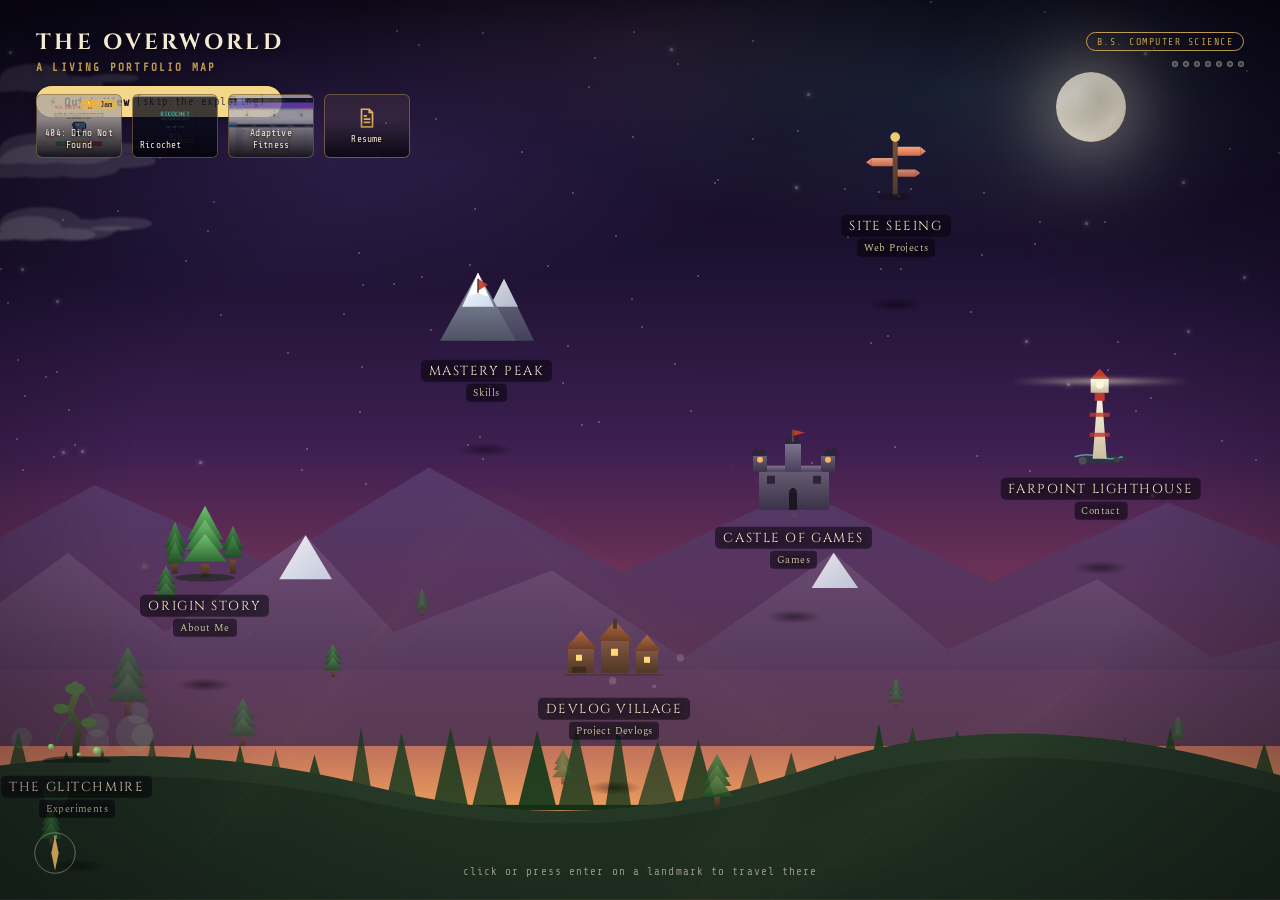
==== commit 7b2bfb62: "Restyled overview as a button rather than a text link" ====
--- a/index.html
+++ b/index.html
@@ -382,11 +382,13 @@
 </div>
 
 <div class="hud">
-  <h1 class="hud-title">THE OVERWORLD<span>A LIVING PORTFOLIO MAP</span></h1>
+  <div class="hud-left">
+    <h1 class="hud-title">THE OVERWORLD<span>A LIVING PORTFOLIO MAP</span></h1>
+    <a class="hud-linear-link" href="overview.html"><span class="hud-linear-icon">&#9889;</span> Quick View <small>(skip the exploring)</small></a>
+  </div>
   <div class="hud-player">
     <div class="badge">B.S. COMPUTER SCIENCE</div>
     <div class="hud-progress" id="hudProgress"></div>
-    <a class="hud-linear-link" href="overview.html">Prefer a simple page? View overview &rarr;</a>
   </div>
 </div>
 
--- a/css/biomes/00-shared.css
+++ b/css/biomes/00-shared.css
@@ -165,6 +165,7 @@
   }
   @keyframes hudIn{ from{opacity:0; transform:translateY(-6px);} to{opacity:1; transform:translateY(0);} }
   .hud-title{ margin:0; font-family:'Cinzel',serif;font-weight:700; font-size:22px;color:var(--parchment); letter-spacing:.15em; text-shadow:0 2px 10px rgba(0,0,0,.7); }
+  .hud-left{ display:flex; flex-direction:column; align-items:flex-start; }
   .hud-title span{ display:block;font-family:'Share Tech Mono',monospace; font-size:11px;letter-spacing:.2em;color:var(--gold); margin-top:4px;opacity:.85; }
   .hud-player{ text-align:right;font-family:'Share Tech Mono',monospace; font-size:11px;color:var(--parchment);opacity:.85; letter-spacing:.05em; text-shadow:0 2px 8px rgba(0,0,0,.7); }
   .hud-player .badge{ display:inline-block;margin-top:4px;padding:3px 10px; border:1px solid var(--gold);border-radius:20px; color:var(--gold);font-size:10px;letter-spacing:.15em; }
@@ -178,16 +179,27 @@
      (small, muted) so it doesn't compete with the map for attention, but
      it's here, visible without hovering, from the very first screen. */
   .hud-linear-link{
-    display:block; margin-top:10px; text-align:right;
-    font-family:'Spectral', serif; font-size:10.5px; letter-spacing:.02em;
-    color:var(--parchment-dim); text-decoration:none; opacity:.75;
-    transition:opacity .2s ease, color .2s ease;
-    /* .hud (the ancestor) sets pointer-events:none because everything else
-       in it (title, badge, progress dots) is purely decorative/read-only -
-       this is the first actually-clickable thing ever placed inside it, so
-       it needs to explicitly opt back in or it's a link you can see but
-       can't click. */
+    display:inline-flex; align-items:center; gap:7px; margin-top:12px;
+    font-family:'Share Tech Mono', monospace; font-weight:700; font-size:12px; letter-spacing:.04em;
+    color:var(--ink); background:var(--gold-bright); text-decoration:none;
+    padding:8px 16px 8px 13px; border-radius:20px;
+    box-shadow:0 3px 14px rgba(0,0,0,.35);
+    transition:transform .15s ease, box-shadow .15s ease, background .15s ease;
     pointer-events:auto;
+    animation:hudLinearPulse 1.6s ease-out 2.2s 2;
+  }
+  .hud-linear-link small{ font-weight:500; opacity:.75; font-size:10.5px; }
+  .hud-linear-icon{ font-size:13px; }
+  .hud-linear-link:hover, .hud-linear-link:focus-visible{
+    background:#fff; color:var(--ink); transform:translateY(-1px);
+    box-shadow:0 5px 18px rgba(0,0,0,.45);
+  }
+  @keyframes hudLinearPulse{
+    0%, 100%{ box-shadow:0 3px 14px rgba(0,0,0,.35); }
+    50%{ box-shadow:0 3px 14px rgba(0,0,0,.35), 0 0 0 8px rgba(245,215,138,.25); }
+  }
+  @media (prefers-reduced-motion: reduce){
+    .hud-linear-link{ animation:none; }
   }
   .hud-linear-link:hover, .hud-linear-link:focus-visible{
     opacity:1; color:var(--gold-bright); text-decoration:underline;
--- a/css/biomes/02-castle.css
+++ b/css/biomes/02-castle.css
@@ -487,6 +487,8 @@
     .hud-title{ font-size:16px; }
     .hud-title span{ font-size:9px; }
     .hud-player{ font-size:9px; }
+    .hud-linear-link{ font-size:10.5px; padding:7px 13px 7px 11px; margin-top:9px; }
+    .hud-linear-link small{ display:none; }
     .featured-strip{
       top:108px; left:18px; right:18px; max-width:none;
       overflow-x:auto; flex-wrap:nowrap; padding-bottom:4px;
